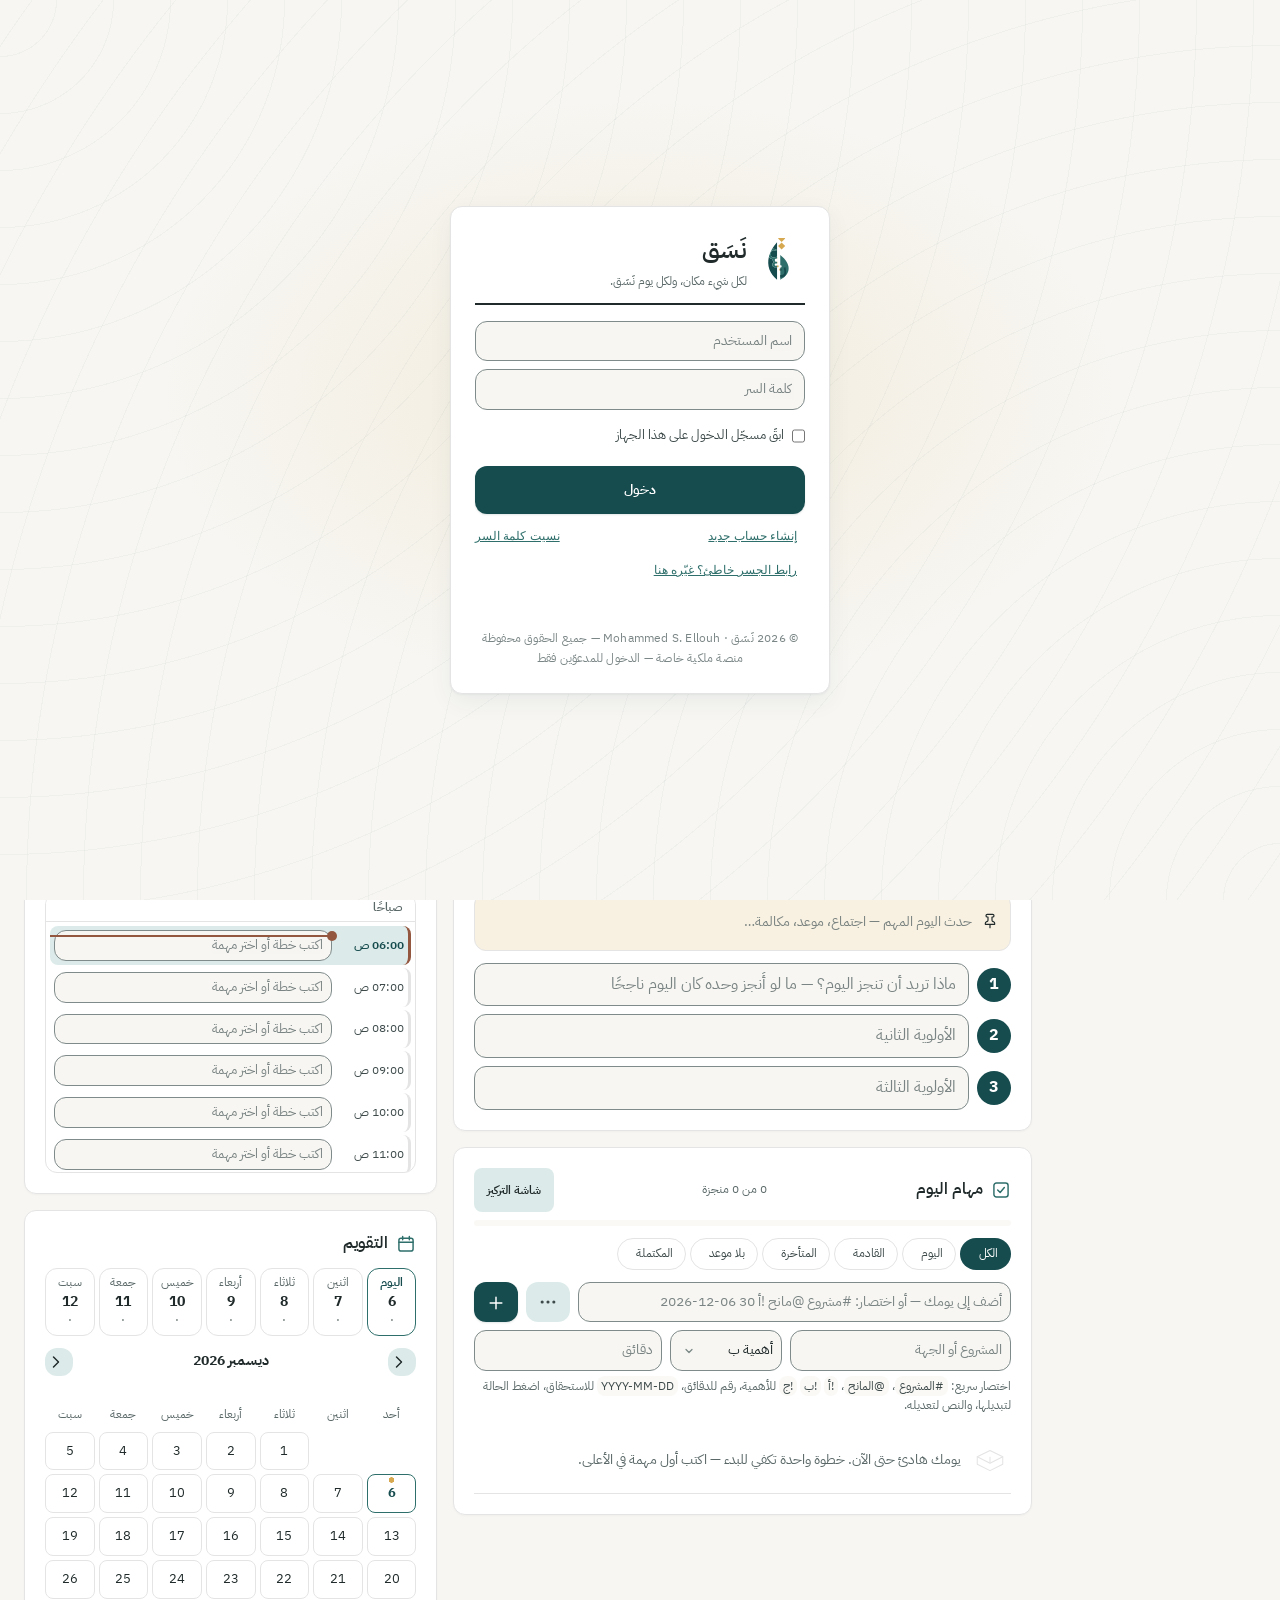
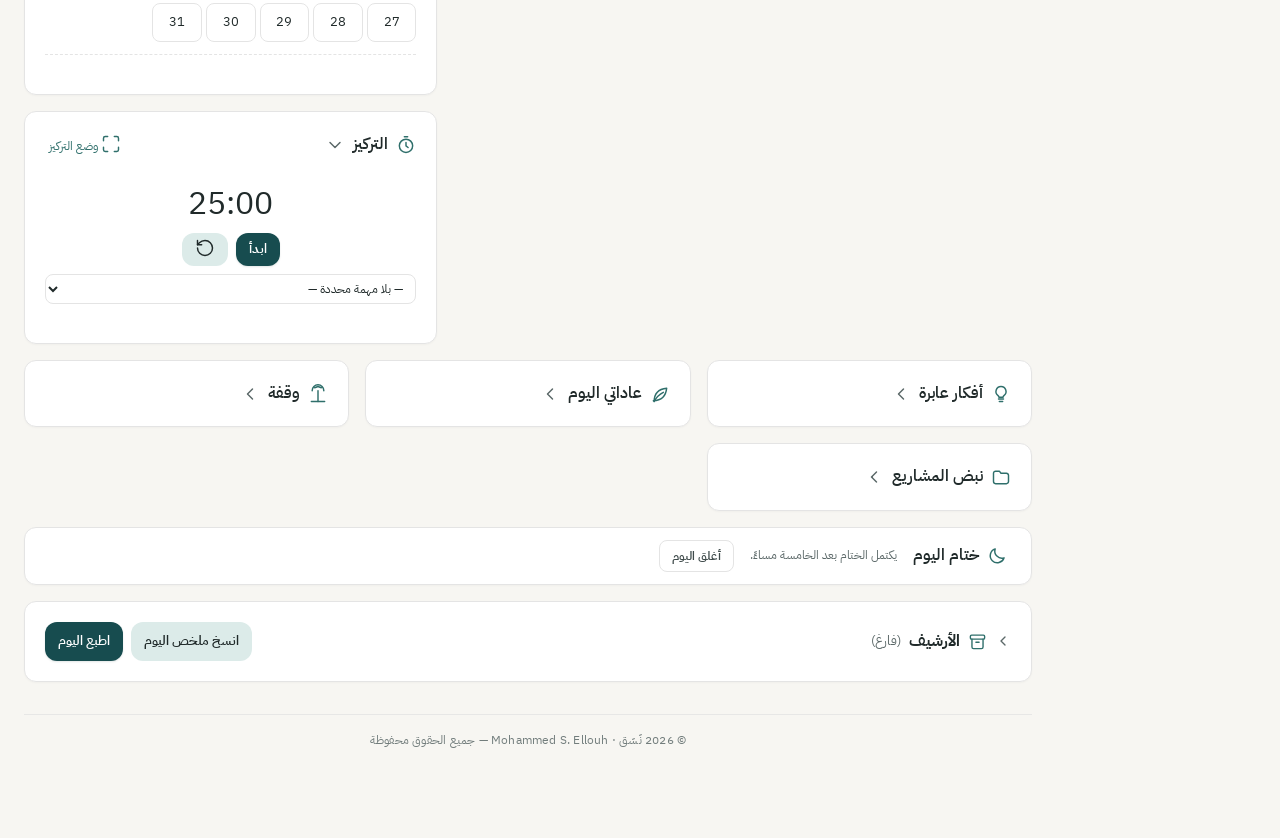
==== index.html @ 9fc4ca8f "دمج d1-ui-fixes-2026-10-20: إصلاحات واجهة اليوم والمهام (D1) Co-Authored-By: Claude Sonnet 5.5 <nore" ====
<!DOCTYPE html>
<!-- نَسَق (NASAQ) — Copyright (c) 2026 Mohammed S. Ellouh. All rights reserved.
   ملكية خاصة: يُمنع النسخ أو التعديل أو إعادة النشر أو التقليد دون إذن كتابي. انظر ملف LICENSE. -->
<html lang="ar" dir="rtl">
<head>
<meta charset="utf-8">
<meta name="viewport" content="width=device-width, initial-scale=1, viewport-fit=cover">
<meta name="author" content="Mohammed S. Ellouh">
<meta name="copyright" content="© 2026 Mohammed S. Ellouh — جميع الحقوق محفوظة">
<title>نَسَق — لوح يومك</title>
<!-- تثبيت اللوح كتطبيق (الهاتف والحاسوب) -->
<link rel="manifest" href="manifest.webmanifest">
<meta name="theme-color" content="#F7F6F2">
<script src="nasaq-core.js?v=20261001a"></script>
<script src="nasaq-art.js?v=20261007b"></script>
<script src="nasaq-icons.js?v=20261002a"></script>
<link rel="icon" type="image/png" sizes="32x32" href="icons/favicon-32.png">
<link rel="apple-touch-icon" href="icons/apple-touch-icon.png">
<meta name="mobile-web-app-capable" content="yes">
<meta name="apple-mobile-web-app-capable" content="yes">
<meta name="apple-mobile-web-app-title" content="نَسَق">
<meta name="apple-mobile-web-app-status-bar-style" content="default">
<link rel="preconnect" href="https://fonts.googleapis.com">
<link rel="preconnect" href="https://fonts.gstatic.com" crossorigin>
<!-- الخطوط: nasaq-core.js (NasaqTheme) يحمّل خطوط الطابع النشط وحده -->
<style>
@layer tokens, base, layouts, components, theme, utilities;
@layer base{
/* ---------- طابع «نَسَق» — من مواصفة الهوية: أبيض دافئ، أخضر مزرق داكن، حدود رفيعة،
   ظلال شبه معدومة، زوايا ناعمة، وكثافة بصرية منخفضة. تباين كل الألوان ≥ 4.5 (WCAG AA). */


/* الخط نفسه للعناوين والنص في «نَسَق»، فيُعوَّض الفرق بالوزن لا بعائلة خط أخرى */



/* ---------- عناصر التحكم في «نَسَق» ----------
   حقول بتعبئة ناعمة بدل الإطار، وتوهّج عند التركيز، وأزرار أساسية بلون الهوية،
   وثانوية بتعبئة خفيفة، وتبويبات كبسولية، ومربع إنجاز دائري.
   محصورة في هذا الطابع — الكلاسيكي يحتفظ بطابع الدفتر، والحيوي كما هو. */



/* العنوان الرئيسي بلون الهوية، كما في التصميم */


/* الحقول */




/* القوائم المنسدلة: سهم نحيف بدل سهم النظام (يسار الحقل لأن الاتجاه RTL) */


/* الأولويات وختام اليوم: صفوف ناعمة بدل خطوط الدفتر */




/* الأزرار الأساسية: لون الهوية بدل الأسود */




/* الأزرار الثانوية: تعبئة خفيفة بلا إطار */



/* زرّا "⋯" للتفاصيل معرّفان بـ id فيغلبان القاعدة العامة — نعطيهما الهيئة الثانوية صراحةً */




/* التنقّل الجانبي: العنصر النشط بلون الهوية كما في التصميم */



/* زر إغلاق اليوم بلون الهوية الثابت في الوضعين، كي يبقى الشعار الفاتح عليه واضحًا */



/* حالة المهمة ومفتاح الطابع */




/* مربع الإنجاز: دائري كتطبيقات المهام الحديثة */



*{box-sizing:border-box}
input,textarea,select{min-width:0}
html,body{margin:0;padding:0}
body{
  background-color:var(--board);
  /* شبكة نقاط خفيفة جدًا — تكسر جمود اللون الصلب دون أن تشوّش القراءة */
  background-image:radial-gradient(circle at 1px 1px, var(--pattern) 1px, transparent 0);
  background-size:22px 22px;
  background-attachment:fixed;
  color:var(--ink);
  font-family:var(--font-body);
  font-size:var(--fs-base);line-height:var(--lh-body,1.6);-webkit-font-smoothing:antialiased;
  padding:var(--sp-5) var(--sp-4) var(--sp-8);
  transition:background-color calc(var(--dur-2) * var(--motion-scale,1)) var(--ease-out),color calc(var(--dur-2) * var(--motion-scale,1)) var(--ease-out);
}
.sheet{
  max-width:1080px;margin:0 auto;background:var(--paper);
  border:1px solid var(--rule);border-radius:var(--r-lg);
  display:grid;grid-template-columns:264px 1fr;
  transition:background-color calc(var(--dur-2) * var(--motion-scale,1)) var(--ease-out),border-color calc(var(--dur-2) * var(--motion-scale,1)) var(--ease-out);
}
.rail{
  min-width:0;
  border-inline-start:1px solid var(--rule);
  background:linear-gradient(180deg,color-mix(in srgb, var(--board) 55%, var(--paper)),var(--paper) 220px);
  padding:var(--sp-5) var(--sp-4);border-radius:var(--r-lg);border-top-left-radius:0;border-bottom-left-radius:0;
}
.main{min-width:0;padding:var(--sp-5) var(--sp-5)}

.masthead{display:flex;align-items:center;gap:var(--sp-4);border-bottom:2px solid var(--ink);padding-bottom:var(--sp-3);margin-bottom:var(--sp-5)}
.mast-ic{width:46px;height:46px;color:var(--focus);flex:none}
h1{font-family:var(--font-head);font-size:var(--fs-display);font-weight:700;margin:0;letter-spacing:.5px;line-height:1.1}
.tag{color:var(--muted);font-size:var(--fs-sm);margin-top:var(--sp-1)}

.pri{display:grid;gap:var(--sp-2);margin-bottom:var(--sp-5)}
.pri-row{display:grid;grid-template-columns:34px 1fr;gap:var(--sp-2)}
.rank{font-family:var(--font-head);font-size:var(--fs-xl);font-weight:700;background:var(--board);border-radius:var(--r-md);display:flex;align-items:center;justify-content:center}
.pri-row:first-child .rank{background:var(--ink);color:var(--paper)}
/* شعار نَسَق — ألوان النسخة الملوّنة من ملفات الهوية؛ في الداكن تُستخدم درجات الهوية الفاتحة */
.brand-mark{width:46px;height:46px;flex:none}
/* أولويات «نَسَق»: دوائر بلون الهوية كما في التصميم */

.field{border:0;border-bottom:1px solid var(--rule);background:transparent;font:inherit;color:inherit;padding:var(--sp-2) var(--sp-1);width:100%}
.field::placeholder{color:var(--text-3)}
.field:focus{outline:2px solid transparent;border-bottom-color:var(--focus);box-shadow:0 1px 0 var(--focus)}
.pri-row .field{font-size:var(--fs-md)}

.head{display:flex;align-items:baseline;justify-content:space-between;gap:var(--sp-3);border-bottom:1px solid var(--ink);padding-bottom:var(--sp-1);margin:0 0 var(--sp-3)}
.head h2{font-family:var(--font-head);font-size:var(--fs-xl);font-weight:700;margin:0}
.head .note{color:var(--muted);font-size:var(--fs-sm)}

.add{display:grid;grid-template-columns:1fr 150px 96px 84px 44px 44px;gap:var(--sp-2);margin-bottom:var(--sp-2)}
.add input,.add select{border:1px solid var(--rule);border-radius:var(--r-md);background:var(--surface);font:inherit;font-size:var(--fs-base);padding:var(--sp-2) var(--sp-2);color:inherit;min-width:0}
.add input:focus,.add select:focus{outline:2px solid var(--focus);outline-offset:1px;border-color:transparent}
.add button{border:0;border-radius:var(--r-md);background:var(--ink);color:var(--paper);font:inherit;font-size:var(--fs-lg);line-height:1;cursor:pointer}
.add button:hover{background:var(--ink-2)}
#addDetailsBtn{background:var(--surface);color:var(--ink-2);border:1px solid var(--rule);font-size:var(--fs-md)}
#addDetailsBtn:hover{border-color:var(--ink-2);background:var(--surface)}
#addDetailsBtn[aria-expanded="true"]{color:var(--focus);border-color:var(--focus)}

.add-details{display:grid;grid-template-columns:150px 1fr 2fr;gap:var(--sp-2);margin-bottom:var(--sp-2)}
.add-details[hidden]{display:none}
.add-details input,.add-details textarea{border:1px solid var(--rule);border-radius:var(--r-md);background:var(--surface);font:inherit;font-size:var(--fs-sm);padding:var(--sp-2) var(--sp-2);color:inherit;width:100%}
.add-details textarea{resize:vertical;min-height:36px}
.hint{color:var(--muted);font-size:var(--fs-xs);margin:-2px 0 var(--sp-3)}
.hint :is(code,.hint-ex){background:var(--stripe);padding:1px var(--sp-1);border-radius:var(--r-md);font-family:inherit;color:var(--ink-2);unicode-bidi:isolate;white-space:nowrap}
/* أمثلة الاختصارات العربية معزولة باتجاه RTL فتُعرض كما تُكتب في الخانة (الرمز أولًا من اليمين)، والتاريخ LTR (D1) */

ol.tasks{list-style:none;margin:0;padding:0}
ol.tasks li.task{border-bottom:1px solid var(--rule)}   /* البنية في nasaq-ui.css (صف المهمة) */
ol.tasks li.task:nth-child(4n+1){background:var(--stripe)}
.check{width:19px;height:19px;border:1.5px solid var(--ink-2);border-radius:var(--r-md);background:var(--surface);cursor:pointer;padding:0;display:block}
.check:hover{border-color:var(--done)}
.check[aria-checked="true"]{background:var(--done);border-color:var(--done);position:relative}
.check[aria-checked="true"]::after{content:"";position:absolute;inset:2px 4px 4px 4px;border-right:2px solid var(--paper);border-bottom:2px solid var(--paper);transform:rotate(45deg) translate(-1px,-1px)}
.t-text{font-size:var(--fs-md)}
.editable{cursor:text;border-radius:var(--r-md);padding:2px var(--sp-1);margin:-2px calc(-1 * var(--sp-1))}
.editable:hover{background:var(--stripe)}
.edit-input{font:inherit;font-size:inherit;border:1px solid var(--focus);border-radius:var(--r-md);padding:3px var(--sp-1);background:var(--surface);color:inherit;width:100%}
li.done .t-text{color:var(--muted);text-decoration:line-through;text-decoration-thickness:1px}
.proj{color:var(--muted);font-size:var(--fs-sm);white-space:nowrap}
.imp{font-size:var(--fs-sm);font-weight:600;width:24px;height:24px;border-radius:50%;display:grid;place-items:center;background:var(--board);color:var(--ink-2)}
.imp.a{background:var(--imp-a-bg,var(--urgent));color:#fff}
.imp.b{background:var(--imp-b-bg);color:var(--ink)}
.mins{color:var(--muted);font-size:var(--fs-sm);white-space:nowrap;min-width:52px;text-align:left}
.age{font-size:var(--fs-xs);color:var(--hold);white-space:nowrap}
.age.late{color:var(--urgent);font-weight:600}
.state{border:1px solid var(--rule);background:var(--surface);border-radius:var(--r-pill);font:inherit;font-size:var(--fs-xs);padding:2px var(--sp-2);cursor:pointer;color:var(--muted);white-space:nowrap}
.state.on-go{border-color:var(--hold);color:var(--hold-ink);background:var(--hold-bg)}
.state.on-wait{border-color:var(--focus);color:var(--focus-ink);background:var(--focus-bg)}
.actual{width:74px;border:1px solid var(--rule);border-radius:var(--r-md);font:inherit;font-size:var(--fs-xs);padding:2px var(--sp-1);background:var(--surface);color:inherit}
.exp{border:0;background:transparent;color:var(--muted);font-size:var(--fs-xs);cursor:pointer;padding:0;width:20px;line-height:1}
.exp:hover{color:var(--ink)}
.pin{border:0;background:transparent;color:var(--ink-2);cursor:pointer;padding:0;width:20px;line-height:1;opacity:.5;display:flex;align-items:center;justify-content:center}
.pin:hover{opacity:1}
.pin.active{color:var(--hold);opacity:1}
.kill{border:0;background:transparent;color:var(--text-3);font-size:var(--fs-md);cursor:pointer;padding:0;line-height:1}
.kill:hover{color:var(--urgent)}
.empty{color:var(--muted);padding:var(--sp-4) var(--sp-1);border-bottom:1px solid var(--rule);display:flex;align-items:center;gap:var(--sp-3)}
.empty-ic{width:34px;height:34px;color:var(--rule);flex:none}

li.details{list-style:none;display:grid;grid-template-columns:150px 1fr 2fr;gap:var(--sp-2);padding:var(--sp-2) var(--sp-2) var(--sp-3);border-bottom:1px solid var(--rule);background:var(--stripe)}
li.details input,li.details textarea{border:1px solid var(--rule);border-radius:var(--r-md);background:var(--surface);font:inherit;font-size:var(--fs-sm);padding:var(--sp-1) var(--sp-2);color:inherit;width:100%}
li.details textarea{resize:vertical;min-height:34px}

.date{font-family:var(--font-head);font-size:var(--fs-xl);line-height:1.25;margin-bottom:2px}
.weekday{color:var(--muted);font-size:var(--fs-base);margin-bottom:var(--sp-4)}
.meter{display:flex;gap:var(--sp-3);align-items:flex-end;margin-bottom:var(--sp-2)}
.bar{width:26px;height:118px;background:var(--stripe);border-radius:var(--r-md);position:relative;overflow:hidden}
.fill{position:absolute;inset-inline:0;bottom:0;height:0;background:var(--ink)}   /* بلا تحريك للارتفاع (المرحلة 9) */
.count{font-family:var(--font-head);font-size:var(--fs-2xl);line-height:1}
.count small{font-family:inherit;font-size:var(--fs-base);color:var(--muted);display:block;margin-top:2px}
.load{color:var(--muted);font-size:var(--fs-sm);border-top:1px solid var(--rule);padding-top:var(--sp-2);margin-top:var(--sp-3)}
.load b{color:var(--ink);font-weight:600}
.rail h3{font-family:var(--font-head);font-size:var(--fs-md);margin:var(--sp-5) 0 var(--sp-2);border-bottom:1px solid var(--rule);padding-bottom:var(--sp-1)}
.mini{list-style:none;margin:0;padding:0}
.mini li{display:flex;gap:var(--sp-1);align-items:flex-start;font-size:var(--fs-sm);color:var(--ink-2);padding:var(--sp-1) 0;border-bottom:1px dotted var(--rule)}
.mini li span{flex:1}
.mini .kill{font-size:var(--fs-base)}
/* «بانتظار رد»: النص وعمره، وأفعال صغيرة تظهر عند المرور (ودائمًا على اللمس) */
.mini li.wait-item{align-items:center}
.wait-body{flex:1;min-width:0;display:flex;flex-direction:column;gap:1px}
.mini li .wait-body span{flex:none}
.wait-age{font-size:var(--fs-xs);color:var(--muted)}
.wait-item.stale .wait-age{color:var(--hold-ink);font-weight:600}
.wait-item.stale{border-inline-start:3px solid var(--hold);padding-inline-start:var(--sp-2);background:color-mix(in srgb,var(--hold-bg) 60%,transparent);border-radius:var(--r-md)}
.wait-acts{display:flex;align-items:center;gap:2px;flex:none;opacity:.35;transition:opacity calc(var(--dur-2) * var(--motion-scale,1)) var(--ease-out)}
.wait-item:hover .wait-acts,.wait-item:focus-within .wait-acts,.wait-item.stale .wait-acts{opacity:1}
@media (hover:none){ .wait-acts{opacity:1} }
.wait-acts button{border:0;background:none;cursor:pointer;font:inherit;font-size:var(--fs-sm);min-width:28px;min-height:28px;border-radius:var(--r-md);color:var(--ink-2)}
.wait-acts button:hover{background:var(--stripe)}
.wait-acts .wait-done{color:var(--done);font-weight:700}
.wait-badge{margin-inline-start:var(--sp-2);padding:1px var(--sp-2);border-radius:var(--r-pill);background:var(--hold-bg);color:var(--hold-ink);font-size:var(--fs-xs);font-weight:600;font-family:var(--font-body);vertical-align:1px}
.plan-tag.stale{background:var(--hold-bg);color:var(--hold-ink)}
.mini-row{display:flex;gap:var(--sp-1);margin-top:var(--sp-2);min-width:0}
.mini-add{flex:1;min-width:0;border:1px dashed var(--rule);border-radius:var(--r-md);background:transparent;font:inherit;font-size:var(--fs-sm);padding:var(--sp-2) var(--sp-2);color:inherit}
.mini-add:focus{outline:2px solid transparent;border-style:solid;border-color:var(--focus)}
.mini-row button{border:1px solid var(--rule);background:var(--surface);color:var(--ink);border-radius:var(--r-md);font:inherit;font-size:var(--fs-base);width:32px;flex:none;cursor:pointer}
.mini-row button:hover{border-color:var(--ink-2)}

.review{margin-top:var(--sp-5)}
.review .q{display:grid;grid-template-columns:190px 1fr;gap:var(--sp-2);align-items:center;padding:var(--sp-2) 0;border-bottom:1px solid var(--rule)}
.review label{font-size:var(--fs-base);color:var(--ink-2)}

/* ---------- archive ---------- */
.archive{margin-top:var(--sp-6);border-top:2px solid var(--ink);padding-top:var(--sp-3)}
.archive summary{font-family:var(--font-head);font-size:var(--fs-xl);font-weight:700;cursor:pointer;list-style:none;display:flex;align-items:baseline;gap:var(--sp-2)}
.archive summary::-webkit-details-marker{display:none}
.archive summary::before{content:"";width:16px;height:16px;background:currentColor;-webkit-mask:var(--mask-chevron) center/contain no-repeat;mask:var(--mask-chevron) center/contain no-repeat;font-family:inherit;font-size:var(--fs-base);color:var(--muted);transition:transform calc(var(--dur-2) * var(--motion-scale,1)) var(--ease-out)}
.archive[open] summary::before{transform:rotate(-90deg)}
.archive summary b{font-family:var(--font-body);font-size:var(--fs-sm);font-weight:400;color:var(--muted)}
.arc-tools{display:flex;gap:var(--sp-2);flex-wrap:wrap;margin:var(--sp-3) 0 var(--sp-2)}
.arc-tools input[type=search]{flex:1;min-width:170px;border:1px solid var(--rule);border-radius:var(--r-md);background:var(--surface);font:inherit;font-size:var(--fs-base);padding:var(--sp-2) var(--sp-2);color:inherit}
.arc-tools button{font:inherit;font-size:var(--fs-sm);padding:var(--sp-2) var(--sp-3);border-radius:var(--r-md);cursor:pointer;border:1px solid var(--rule);background:var(--surface);color:var(--ink)}
.arc-tools button:hover{border-color:var(--ink-2)}
.arc-day{font-size:var(--fs-sm);color:var(--muted);margin:var(--sp-4) 0 var(--sp-1);border-bottom:1px dotted var(--rule);padding-bottom:3px}
table.arc{width:100%;border-collapse:collapse;font-size:var(--fs-sm)}
table.arc th{text-align:right;font-weight:600;color:var(--muted);font-size:var(--fs-xs);padding:var(--sp-1) var(--sp-1);border-bottom:1px solid var(--rule)}
table.arc td{padding:var(--sp-2) var(--sp-1);border-bottom:1px solid var(--rule);vertical-align:middle}
table.arc tr:nth-child(even) td{background:var(--stripe)}
.back{border:0;background:transparent;color:var(--focus);cursor:pointer;font:inherit;font-size:var(--fs-base);padding:0}
.stats{display:flex;gap:var(--sp-4);flex-wrap:wrap;font-size:var(--fs-sm);color:var(--muted);margin-top:var(--sp-3);border-top:1px solid var(--rule);padding-top:var(--sp-2)}
.stats b{color:var(--ink);font-weight:600}

/* ---------- sync ---------- */
.dot{width:8px;height:8px;border-radius:50%;background:var(--border-strong);flex:none}
.dot.ok{background:var(--done)}
.dot.busy{background:var(--hold)}
.dot.err{background:var(--urgent)}
#settingsBtn{font-size:var(--fs-base);border:1px solid var(--rule);border-radius:var(--r-pill);width:34px;height:32px;display:inline-flex;align-items:center;justify-content:center;background:var(--board);color:var(--ink);cursor:pointer;flex:none}
#settingsBtn:hover{border-color:var(--ink-2)}
/* زر أيقونة بنفس هيئة زر الإعدادات — أيقونة SVG ترث لون النص فتصلح لكل الطوابع */
.icon-btn{border:1px solid var(--rule);border-radius:var(--r-pill);width:34px;height:32px;display:inline-flex;align-items:center;justify-content:center;background:var(--board);color:var(--ink);cursor:pointer;flex:none;padding:0}
.icon-btn:hover{border-color:var(--ink-2)}
.icon-btn svg{width:16px;height:16px;display:block}
.pull{margin-top:var(--sp-4);border:1px solid var(--rule);border-radius:var(--r-md);padding:var(--sp-3);background:var(--stripe)}
.pull h4{font-family:var(--font-head);font-size:var(--fs-md);margin:0 0 var(--sp-2)}
.pull .row{display:grid;grid-template-columns:1fr 130px 130px 110px 84px;gap:var(--sp-2)}
.pull input,.pull select{border:1px solid var(--rule);border-radius:var(--r-md);background:var(--surface);font:inherit;font-size:var(--fs-sm);padding:var(--sp-2) var(--sp-2);color:inherit;min-width:0}
.pull button.go{border:0;border-radius:var(--r-md);background:var(--ink);color:var(--paper);font:inherit;font-size:var(--fs-sm);cursor:pointer}
.pull .res{margin-top:var(--sp-2)}
.pull .hint{color:var(--muted);font-size:var(--fs-xs);margin-top:var(--sp-2)}
@media (max-width:820px){.pull .row{grid-template-columns:1fr 1fr}.pull .row input:first-child{grid-column:1 / -1}}

/* ==================== هيكل التطبيق: شريط جانبي + محتوى ==================== */
body{padding:0}
.app{display:grid;grid-template-columns:224px minmax(0,1fr);min-height:100vh}
.sidenav{position:sticky;top:0;height:100vh;display:flex;flex-direction:column;gap:var(--sp-4);padding:var(--sp-5) var(--sp-3) var(--sp-4);background:var(--paper);border-inline-end:1px solid var(--rule);overflow-y:auto;z-index:20}
.sidenav-brand{display:flex;align-items:center;gap:var(--sp-2);padding:2px var(--sp-2) var(--sp-4);border-bottom:1px solid var(--rule);color:inherit;text-decoration:none;border-radius:var(--r-lg)}
.sidenav-brand:focus-visible{outline:2px solid var(--focus);outline-offset:3px}
.sidenav-brand .brand-mark{width:40px;height:40px}
.sidenav-brand-text{display:flex;flex-direction:column;line-height:1.1}
.brand-name{font-family:var(--font-head);font-size:var(--fs-xl);font-weight:700;color:var(--brand,var(--ink))}
.brand-latin{font-size:var(--fs-xs);letter-spacing:.35em;color:var(--muted);margin-top:var(--sp-1)}
.tabbar{display:flex;flex-direction:column;gap:var(--sp-1)}
.tab{display:flex;align-items:center;gap:var(--sp-3);width:100%;font:inherit;font-size:var(--fs-base);font-weight:600;text-align:start;padding:var(--sp-3) var(--sp-3);border:0;border-radius:var(--r-lg);cursor:pointer;background:transparent;color:var(--ink-2);transition:background-color calc(var(--dur-2) * var(--motion-scale,1)) var(--ease-out),color calc(var(--dur-2) * var(--motion-scale,1)) var(--ease-out)}
.tab .ic{width:20px;height:20px;flex:none}
.tab:hover{background:var(--stripe);color:var(--ink)}
.tab.active{background:var(--ink);color:var(--paper)}
.sidenav-foot{margin-top:auto;display:flex;flex-direction:column;gap:var(--sp-2)}
.sidenav .tabbar-sync{border-radius:var(--r-lg);padding:var(--sp-2) var(--sp-3);flex-wrap:wrap;row-gap:2px;line-height:1.45}
.sidenav .tabbar-sync #syncMsg{white-space:normal}
.sidenav-actions{display:flex;gap:var(--sp-2)}
.icon-btn .ic,#settingsBtn svg{width:17px;height:17px}
.content{min-width:0;padding:var(--sp-5) var(--sp-5) var(--sp-8)}
.page-copy{margin-top:var(--sp-6);padding-top:var(--sp-4);border-top:1px solid var(--rule)}

/* بطاقة الترحيب */
.greet-card{position:relative;display:flex;align-items:stretch;min-height:150px;margin:0 auto var(--gap);border:1px solid var(--rule);border-radius:var(--r-lg);background:var(--paper);overflow:hidden;box-shadow:var(--shadow-sm,0 1px 2px rgba(0,0,0,.04))}
.greet-text{flex:1;min-width:0;padding:var(--sp-5) var(--sp-6);display:flex;flex-direction:column;justify-content:center;gap:var(--sp-1)}
.greet-title{font-family:var(--font-head);font-size:var(--fs-2xl);font-weight:700;line-height:1.35;margin:0;color:var(--brand,var(--ink));text-wrap:balance}
.greet-tagline{margin:2px 0 0;font-size:var(--fs-md);color:var(--ink-2);font-weight:600}
.greet-date{margin-top:var(--sp-2);font-size:var(--fs-sm);color:var(--muted)}
/* التاريخ الهجري بجانب الميلادي، يفصلهما خط رفيع */
.greet-hijri[hidden],.greet-sep[hidden]{display:none}
/* كل تاريخ معزول (bdi) والفاصل « | » نص حقيقي بينهما، فلا يلتصق «2026» بـ«14 ربيع الآخر» */
.greet-date > bdi{unicode-bidi:isolate}
.greet-sep{white-space:pre;opacity:.55}
/* نقشة نَسَق: الشعار مكرّرًا بإزاحة متناوبة، بلون الهوية وشفافية 10% — بدل التدرّج.
   تُرسم كقناع (mask) فيأخذ لونها من المتغيّر، فتصلح لكل طابع وللوضع الداكن. */
.greet-card::before{content:"";position:absolute;inset:0;pointer-events:none;opacity:.1;background:var(--brand,var(--ink));
  -webkit-mask:url("data:image/svg+xml,%3Csvg xmlns='http://www.w3.org/2000/svg' width='96' height='96' viewBox='0 0 96 96'%3E%3Csvg x='8' y='6' width='28' height='31' viewBox='18 12 76 84'%3E%3Cpath d='M47 92 L47 22 C25 46 25 74 47 92 Z'/%3E%3Cpath d='M53 92 L53 46 C74 62 74 82 53 92 Z'/%3E%3Crect x='63' y='19' width='15' height='15' transform='rotate(45 70.5 26.5)'/%3E%3C/svg%3E%3Csvg x='56' y='54' width='28' height='31' viewBox='18 12 76 84'%3E%3Cpath d='M47 92 L47 22 C25 46 25 74 47 92 Z'/%3E%3Cpath d='M53 92 L53 46 C74 62 74 82 53 92 Z'/%3E%3Crect x='63' y='19' width='15' height='15' transform='rotate(45 70.5 26.5)'/%3E%3C/svg%3E%3C/svg%3E") 0 0/96px 96px repeat;
          mask:url("data:image/svg+xml,%3Csvg xmlns='http://www.w3.org/2000/svg' width='96' height='96' viewBox='0 0 96 96'%3E%3Csvg x='8' y='6' width='28' height='31' viewBox='18 12 76 84'%3E%3Cpath d='M47 92 L47 22 C25 46 25 74 47 92 Z'/%3E%3Cpath d='M53 92 L53 46 C74 62 74 82 53 92 Z'/%3E%3Crect x='63' y='19' width='15' height='15' transform='rotate(45 70.5 26.5)'/%3E%3C/svg%3E%3Csvg x='56' y='54' width='28' height='31' viewBox='18 12 76 84'%3E%3Cpath d='M47 92 L47 22 C25 46 25 74 47 92 Z'/%3E%3Cpath d='M53 92 L53 46 C74 62 74 82 53 92 Z'/%3E%3Crect x='63' y='19' width='15' height='15' transform='rotate(45 70.5 26.5)'/%3E%3C/svg%3E%3C/svg%3E") 0 0/96px 96px repeat}
.greet-text,.greet-media{z-index:1}
/* مساحة الصورة: 72% من عرض البطاقة (ضعف السابق) وارتفاع أكبر، بلا تدرّج يحجبها */
.greet-media{position:relative;width:72%;max-width:900px;flex:none;display:flex;align-items:flex-end;justify-content:flex-end;padding:var(--sp-3)}
.greet-card:not(.has-photo) .greet-media{width:auto}
.greet-card.has-photo{min-height:280px}
/* الصور تتناسق مع الطابع: ستارة من لون الهوية بمزج ناعم فوق الصورة وحدها،
   فتتغيّر مع كل طابع ومع الوضع الداكن بلا تعديل على الصورة نفسها. */
.greet-card.has-photo .greet-media::after{content:"";position:absolute;inset:0;pointer-events:none;z-index:1;
  mix-blend-mode:soft-light;opacity:.55;
  background:linear-gradient(200deg,color-mix(in srgb,var(--accent,var(--primary)) 85%,transparent),color-mix(in srgb,var(--brand,var(--ink)) 45%,transparent))}
:root[data-theme="dark"] .greet-card.has-photo .greet-media::after{opacity:.42}
@media (prefers-color-scheme:dark){:root:not([data-theme="light"]) .greet-card.has-photo .greet-media::after{opacity:.42}}

/* مشهد نَسَق: يُرسم بألوان الطابع، ويحل محل الصورة حين لا توجد صورة تناسب السياق */
.hero-scene{position:absolute;inset:0;z-index:0}
.hero-scene[hidden]{display:none}
.hero-scene svg{width:100%;height:100%;display:block}
/* وقفة */
.c-waqfa[hidden]{display:none}
.waqfa-tools{display:flex;gap:var(--sp-2)}
.waqfa-body{display:flex;flex-direction:column;gap:var(--sp-2)}
.waqfa-type{align-self:flex-start;font-size:var(--fs-xs);font-weight:600;padding:2px var(--sp-2);border-radius:var(--r-md);background:var(--focus-bg);color:var(--focus-ink)}
.waqfa-text{font-family:Amiri,"Traditional Arabic",serif;font-size:var(--fs-lg);line-height:1.95;color:var(--ink);margin:0}
.waqfa-text.ayah{font-family:"Amiri Quran",Amiri,serif;font-size:var(--fs-lg);line-height:2.2}
.waqfa-src{font-size:var(--fs-xs);color:var(--muted)}
.waqfa-lesson{font-size:var(--fs-base);color:var(--ink-2);line-height:1.7;border-top:1px dashed var(--rule);padding-top:var(--sp-2)}
.waqfa-lesson b{color:var(--done);font-weight:600;margin-inline-end:var(--sp-1)}
.waqfa-pending{font-size:var(--fs-sm);color:var(--ink-2);line-height:1.7}
.rev-list{display:flex;flex-direction:column;gap:var(--sp-2);max-height:52vh;overflow-y:auto;margin-top:var(--sp-2)}
.rev-item{border:1px solid var(--rule);border-radius:var(--r-lg);padding:var(--sp-3) var(--sp-3);display:flex;flex-direction:column;gap:var(--sp-1)}
.rev-item.approved{border-color:var(--done);background:var(--focus-bg)}
.rev-item .rev-acts{display:flex;gap:var(--sp-2);margin-top:2px}
.rev-item .rev-acts button{font:inherit;font-size:var(--fs-xs);padding:var(--sp-1) var(--sp-3);min-height:32px;border-radius:var(--r-pill);border:1px solid var(--rule);background:var(--surface);color:var(--ink-2);cursor:pointer}
.rev-item .rev-acts button.ok{border-color:var(--done);color:var(--done)}
.rev-item .rev-acts button.on{background:var(--done);color:var(--paper);border-color:var(--done)}
.photo-mgr{display:flex;flex-direction:column;gap:var(--sp-3);max-height:56vh;overflow-y:auto;margin-top:var(--sp-2)}
.pm-row{display:grid;grid-template-columns:96px minmax(0,1fr) 28px;gap:var(--sp-3);align-items:start;padding-bottom:var(--sp-3);border-bottom:1px solid var(--rule)}
.pm-row:last-child{border-bottom:0}
.pm-row img{width:96px;height:64px;object-fit:cover;border-radius:var(--r-md);border:1px solid var(--rule)}
.pm-row .tag-pick{margin-top:0}
.pm-row .kill{align-self:center}
@media (max-width:520px){ .pm-row{grid-template-columns:72px minmax(0,1fr) 24px} .pm-row img{width:72px;height:52px} }
.tag-pick{display:flex;flex-wrap:wrap;gap:var(--sp-2);margin-top:var(--sp-2)}
.tag-opt{font:inherit;font-size:var(--fs-sm);padding:var(--sp-2) var(--sp-3);min-height:36px;border-radius:var(--r-pill);border:1px solid var(--rule);background:var(--surface);color:var(--ink-2);cursor:pointer}
.tag-opt:hover{border-color:var(--ink-2)}
.tag-opt.on{background:var(--focus-bg);border-color:var(--focus);color:var(--focus-ink);font-weight:600}
.greet-media img{position:absolute;inset:0;width:100%;height:100%;object-fit:cover;border-start-end-radius:0;border-end-end-radius:0;transition:opacity .6s ease}
.greet-media img.swapping{opacity:0;transition-duration:.15s}
.greet-media .hero-empty{position:static;inset:auto;border:1px dashed var(--rule);border-radius:var(--r-pill);background:transparent;padding:var(--sp-1) var(--sp-3);font:inherit;font-size:var(--fs-xs)}
.greet-card.has-photo .hero-tools{display:flex}

/* لوحة اليوم بثلاث طبقات (المرحلة 7): «الآن» بعرض الصفحة، ثم المهام (7 أعمدة) مع الجدول والتقويم والتركيز (5 أعمدة)،
   ثم الطبقة الثالثة مطويّة (العنوان والعدد). على الجوال: عمود واحد بترتيب الأهمية. */
:root{--gap:16px;--pad:20px}
.dash{display:flex;flex-direction:column;gap:var(--gap)}
.layer2{display:grid;grid-template-columns:minmax(0,7fr) minmax(0,5fr);gap:var(--gap);align-items:start}
.l2-main,.l2-side{display:flex;flex-direction:column;gap:var(--gap);min-width:0}
.layer3{display:grid;grid-template-columns:repeat(auto-fill,minmax(280px,1fr));gap:var(--gap);align-items:start}
.user-hidden{display:none !important}
.card{background:var(--paper);border:1px solid var(--rule);border-radius:var(--r-lg);padding:var(--pad);min-width:0;box-shadow:0 1px 2px rgba(0,0,0,.03)}
/* البطاقات تملأ ارتفاع صفّها بمحتوى مفيد بدل فراغ في الأسفل */
.c-ideas,.c-sched,.c-focus,.c-pri{display:flex;flex-direction:column}
/* الجدول الزمني يملأ ارتفاع صفّه (أساس 0 مع حدّ أدنى، فلا يفرض هو طول الصف) */
.c-sched .tl-wrap{flex:1 1 0;min-height:280px;max-height:none}
/* الأولويات تتوزّع على ارتفاع البطاقة */
.c-pri .pri{flex:1;align-content:space-evenly}
.c-ideas .braindump{flex:1 1 auto;min-height:110px}
.c-focus .pomodoro{flex:1;display:flex;flex-direction:column;justify-content:center}
/* على الشاشات العريضة جدًا: حدّ أقصى للعرض كي لا تتمدد البطاقات بلا فائدة */
.content > *{max-width:1560px;margin-inline:auto}
.proj-mini{display:grid;gap:var(--sp-3)}
.pulse-kpis{display:grid;grid-template-columns:repeat(3,minmax(0,1fr));gap:var(--sp-2)}
.pulse-kpi{border:1px solid var(--rule);border-radius:var(--r-lg);padding:var(--sp-2) var(--sp-3);display:grid;gap:2px;background:var(--paper)}
.pulse-kpi b{font:800 var(--fs-xl)/1.1 var(--font-head);font-variant-numeric:tabular-nums}
.pulse-kpi span{font-size:var(--fs-xs);color:var(--muted)}
.pulse-kpi.bad b{color:var(--urgent)} .pulse-kpi.warn b{color:var(--hold)} .pulse-kpi.ok b{color:var(--done)}
.pulse-rows{display:grid;grid-template-columns:repeat(auto-fit,minmax(260px,1fr));gap:var(--sp-2)}
.pulse-row{display:grid;grid-template-columns:auto 1fr;gap:var(--sp-3);align-items:start;text-align:start;border:1px solid var(--rule);border-inline-start:3px solid var(--urgent);border-radius:var(--r-lg);background:var(--paper);padding:var(--sp-2) var(--sp-3);color:var(--ink);
  transition:background-color calc(var(--dur-2) * var(--motion-scale,1)) var(--ease-out),border-color calc(var(--dur-2) * var(--motion-scale,1)) var(--ease-out)}
.pulse-row:hover{background:var(--stripe)}
.pr-code{font:700 var(--fs-xs)/1 var(--font-head);color:var(--focus);letter-spacing:.3px}
.pr-t{min-width:0;display:grid}
.pr-t b{font-weight:600;font-size:var(--fs-base);line-height:1.5;display:-webkit-box;-webkit-line-clamp:2;-webkit-box-orient:vertical;overflow:hidden}
.pr-t small{font-size:var(--fs-xs);color:var(--urgent)}
.card-head{display:flex;align-items:center;justify-content:space-between;gap:var(--sp-2);flex-wrap:wrap;margin:0 0 var(--sp-3)}
.card-head h2{display:flex;align-items:center;gap:var(--sp-2);font-family:var(--font-head);font-size:var(--fs-card-head,var(--fs-md));font-weight:700;margin:0;color:var(--ink)}
.card-head .ic{width:19px;height:19px;color:var(--focus);flex:none}
.card-link{border:0;background:none;color:var(--focus);font:inherit;font-size:var(--fs-xs);cursor:pointer;padding:2px var(--sp-1)}
.card-link:hover{text-decoration:underline}
.card .sub{font-family:var(--font-head);font-size:var(--fs-base);font-weight:700;margin:var(--sp-4) 0 var(--sp-2);color:var(--ink-2)}
.card .pri{margin-bottom:0}
.card .pinned{margin-bottom:var(--sp-3)}
.card.review{margin-top:0}
.c-review .q{grid-template-columns:1fr;gap:var(--sp-1);border-bottom:0;padding:var(--sp-1) 0}
.card.archive{margin-top:0;border-top:1px solid var(--rule);grid-column:1 / -1}
.card.archive summary{font-size:var(--fs-md);align-items:center;gap:var(--sp-2)}
.card.archive summary .ic{width:19px;height:19px;color:var(--focus)}
.c-ideas .braindump{height:110px}
.c-tasks .meter{display:block;font-size:var(--fs-xs);color:var(--muted);margin:0}
.c-tasks .meter b{color:var(--ink);font-weight:600}
.progress{height:6px;background:var(--stripe);border-radius:var(--r-pill);overflow:hidden;margin:calc(-1 * var(--sp-1)) 0 var(--sp-3)}
.progress .fill{position:static;height:100%;width:0;border-radius:var(--r-pill);background:var(--progress-fill,var(--done))}
.task-filters{display:flex;gap:var(--sp-1);flex-wrap:wrap;margin:0 0 var(--sp-3)}
.task-filters button{font:inherit;font-size:var(--fs-xs);padding:var(--sp-1) var(--sp-3);border-radius:var(--r-pill);border:1px solid var(--rule);background:transparent;color:var(--ink-2);cursor:pointer}
.task-filters button b{font-weight:600;color:var(--muted);margin-inline-start:2px}
.task-filters button.active{background:var(--ink);border-color:var(--ink);color:var(--paper)}
.task-filters button.active b{color:inherit;opacity:.8}
.day-summary{display:grid;grid-template-columns:repeat(4,1fr);gap:var(--sp-2);margin:0 0 var(--sp-3)}
.sum-item{background:var(--stripe);border-radius:var(--r-lg);padding:var(--sp-2) var(--sp-1);text-align:center;display:flex;flex-direction:column;gap:2px}
.sum-item b{font-family:var(--font-head);font-size:var(--fs-lg);font-weight:700;color:var(--ink);line-height:1.2}
.sum-item span{font-size:var(--fs-xs);color:var(--muted)}
/* ختام اليوم: شريحة عريضة — ملخص | أسئلة | زر الإغلاق */
.closing-band{grid-column:1 / -1;display:grid;grid-template-columns:minmax(0,1.1fr) minmax(0,1.4fr) auto;gap:var(--sp-5) var(--sp-5);align-items:center;padding:var(--sp-5) var(--sp-5)}
.closing-band .card-head{margin-bottom:var(--sp-1)}
.closing-sub{margin:0 0 var(--sp-3);color:var(--muted);font-size:var(--fs-sm)}
.closing-band .day-summary{margin:0}
.closing-qs{display:flex;flex-direction:column;gap:var(--sp-1);min-width:0}
.closing-band .q{display:grid;grid-template-columns:170px minmax(0,1fr);gap:var(--sp-2);align-items:center;border-bottom:0;padding:0}
/* حقول الختام ظاهرة في كل الطوابع (نَسَق يعرّف حقوله بقاعدة أعلى أولوية) */
.closing-band .field{background:var(--surface);border:1px solid var(--muted);border-radius:var(--r-lg);padding:var(--sp-2) var(--sp-3)}
/* زر الإغلاق: كبير، بلون الهوية، ومعه شعار نَسَق */
.close-day{display:flex;align-items:center;gap:var(--sp-3);min-width:230px;min-height:92px;padding:var(--sp-4) var(--sp-5);border:0;border-radius:var(--r-xl);
  font:inherit;text-align:start;cursor:pointer;color:var(--close-ink,var(--on-primary));background:var(--close-bg,var(--primary));
  box-shadow:var(--close-shadow,0 10px 26px rgba(0,0,0,.14));transition:transform calc(var(--dur-2) * var(--motion-scale,1)) var(--ease-out), box-shadow calc(var(--dur-2) * var(--motion-scale,1)) var(--ease-out)}
.close-day:hover{transform:translateY(-2px);box-shadow:0 14px 32px rgba(0,0,0,.18)}
.close-day:active{transform:translateY(0) scale(.98)}
.close-mark{width:46px;height:52px;flex:none}

.close-day-text{display:flex;flex-direction:column;gap:2px;line-height:1.25}
.close-day-text b{font-family:var(--font-head);font-size:var(--fs-lg);font-weight:700}
.close-day-text small{font-size:var(--fs-xs);opacity:.85}
.habits-mini{display:grid;grid-template-columns:repeat(auto-fill,minmax(130px,1fr));gap:var(--sp-2)}
.habit{display:flex;align-items:center;gap:var(--sp-2);font:inherit;font-size:var(--fs-sm);text-align:start;padding:var(--sp-2) var(--sp-3);border-radius:var(--r-lg);border:1px solid var(--rule);background:transparent;color:var(--ink);cursor:pointer;min-width:0}
.habit span:last-child{overflow:hidden;text-overflow:ellipsis;white-space:nowrap}
.habit-dot{width:14px;height:14px;border-radius:50%;border:1.5px solid var(--muted);flex:none}
.habit.done{background:var(--stripe);color:var(--muted)}
.habit.done .habit-dot{background:var(--done);border-color:var(--done)}
.water-mini{cursor:default;color:var(--ink-2)}
.empty-sm{grid-column:1 / -1;color:var(--muted);font-size:var(--fs-xs);padding:var(--sp-1) 0}
.proj-mini{display:flex;flex-direction:column;gap:var(--sp-3)}
.proj-top{display:flex;justify-content:space-between;align-items:baseline;gap:var(--sp-2)}
.proj-name{font-size:var(--fs-base);font-weight:600;min-width:0;overflow:hidden;text-overflow:ellipsis;white-space:nowrap}
.proj-pct{font-size:var(--fs-xs);color:var(--muted);flex:none}
.proj-bar{height:6px;background:var(--stripe);border-radius:var(--r-pill);overflow:hidden;margin:var(--sp-1) 0 var(--sp-1)}
.proj-bar i{display:block;height:100%;background:var(--progress-fill,var(--accent,var(--focus)));border-radius:var(--r-pill)}
.proj-meta{font-size:var(--fs-xs);color:var(--muted)}

/* بطاقة المهام ضيقة في العمود: سطر المهمة على ثلاثة أسطر حسب عرض البطاقة لا الشاشة */
.c-tasks{container-type:inline-size}
@container (max-width:640px){
  /* سطران متوازنان (D1): النص وزرا «⋯» و«＋» في الأول، والمشروع والأهمية والمدة في الثاني */
  .add{grid-template-columns:minmax(0,1fr) 112px 84px 44px 44px}
  .add #tText{grid-column:1 / 4;grid-row:1}
  .add #addDetailsBtn{grid-column:4;grid-row:1}
  .add #addBtn{grid-column:5;grid-row:1}
  .add #tProj{grid-column:1;grid-row:2}
  .add #tImp{grid-column:2;grid-row:2}
  .add #tMins{grid-column:3 / 6;grid-row:2}
  .add-details{grid-template-columns:1fr}
}

/* ---------- ألوان المشاريع: خط جانبي في سطر المهمة، ونقطة قبل اسم المشروع ---------- */
/* لون المشروع يظهر نقطةً قبل اسمه في سطر المهمة فقط؛ أُزيل الشريط الجانبي الملوّن لأنه بلا تفسير ويشبه علامة تحذير (D1) */
li.task.has-proj .proj::before,.dot-pc::before{content:"";display:inline-block;width:8px;height:8px;border-radius:50%;background:var(--pc);margin-inline-end:var(--sp-1);vertical-align:middle}
/* تخطيط الصباح */
.plan-day{align-self:flex-start;margin-top:var(--sp-3);font:inherit;font-size:var(--fs-sm);font-weight:600;padding:var(--sp-2) var(--sp-4);border-radius:var(--r-pill);border:0;cursor:pointer;background:var(--ink);color:var(--paper);min-height:38px}

.plan-day.done{background:transparent;color:var(--ink-2);border:1px solid var(--rule)}
.plan-modal{max-width:560px}
.plan-steps{display:flex;gap:var(--sp-1);flex-wrap:wrap;margin-bottom:var(--sp-3)}
.plan-step{font-size:var(--fs-xs);padding:var(--sp-1) var(--sp-2);border-radius:var(--r-pill);background:var(--stripe);color:var(--muted)}
.plan-step.on{background:var(--ink);color:var(--paper)}
.plan-step.past{color:var(--done)}
.plan-lead{margin:0 0 var(--sp-2);font-size:var(--fs-base);color:var(--ink)}
.plan-list{list-style:none;margin:0 0 var(--sp-3);padding:0;display:flex;flex-direction:column;gap:var(--sp-1);max-height:46vh;overflow-y:auto}
.plan-done{padding:var(--sp-1) var(--sp-2);border-radius:var(--r-md);background:var(--stripe);font-size:var(--fs-sm);color:var(--ink-2)}
.plan-item{display:flex;align-items:center;gap:var(--sp-2);flex-wrap:wrap;padding:var(--sp-2) var(--sp-2);border:1px solid var(--rule);border-radius:var(--r-lg)}
.plan-text{flex:1;min-width:0;font-size:var(--fs-base)}
.plan-tag{font-size:var(--fs-xs);color:var(--muted);background:var(--stripe);border-radius:var(--r-pill);padding:2px var(--sp-2)}
.plan-acts{display:flex;gap:var(--sp-1)}
.plan-acts button{font:inherit;font-size:var(--fs-xs);padding:var(--sp-1) var(--sp-3);border-radius:var(--r-pill);border:1px solid var(--rule);background:var(--surface);color:var(--ink);cursor:pointer;min-height:32px}
.plan-acts button:first-child{background:var(--focus-bg);border-color:var(--focus);color:var(--focus-ink)}
.plan-pick button{display:flex;align-items:center;gap:var(--sp-2);width:100%;text-align:start;font:inherit;padding:var(--sp-2) var(--sp-3);border-radius:var(--r-lg);border:1px solid var(--rule);background:var(--surface);color:var(--ink);cursor:pointer}
.plan-pick.on button{border-color:var(--focus);background:var(--focus-bg);color:var(--focus-ink)}
.plan-sum{margin:0;font-size:var(--fs-xs);color:var(--muted)}
.plan-sum.over{color:var(--hold-ink);background:var(--hold-bg);padding:var(--sp-2) var(--sp-2);border-radius:var(--r-md)}
.plan-nav{display:flex;justify-content:space-between;gap:var(--sp-2);margin-top:var(--sp-3)}
.plan-nav button{font:inherit;font-size:var(--fs-base);padding:var(--sp-2) var(--sp-4);border-radius:var(--r-lg);border:1px solid var(--rule);background:var(--surface);color:var(--ink);cursor:pointer}
.plan-nav button.primary{background:var(--ink);border-color:var(--ink);color:var(--paper);margin-inline-start:auto}

/* تنبيه تجاوز ساعات العمل */
.cap-warn{display:flex;align-items:center;justify-content:space-between;gap:var(--sp-2);flex-wrap:wrap;margin:calc(-1 * var(--sp-1)) 0 var(--sp-3);padding:var(--sp-2) var(--sp-3);border-radius:var(--r-lg);background:var(--hold-bg);color:var(--hold-ink);font-size:var(--fs-sm)}
.cap-warn[hidden]{display:none}

/* ---------- الطاقة المنخفضة ← مهام قصيرة ---------- */
.energy-hint{display:flex;align-items:center;gap:var(--sp-2);flex-wrap:wrap;margin:calc(-1 * var(--sp-1)) 0 var(--sp-3);padding:var(--sp-2) var(--sp-3);border-radius:var(--r-lg);background:var(--focus-bg);color:var(--focus-ink);font-size:var(--fs-sm)}
.energy-hint[hidden]{display:none}
.eh-task{font:inherit;font-size:var(--fs-xs);padding:var(--sp-1) var(--sp-2);min-height:32px;border-radius:var(--r-pill);border:1px solid var(--focus);background:var(--surface);color:var(--focus-ink);cursor:pointer;max-width:100%;overflow:hidden;text-overflow:ellipsis;white-space:nowrap}
.eh-task:hover{background:var(--focus);color:var(--paper)}

/* ---------- شريط الأسبوع ---------- */
.week-strip{display:grid;grid-template-columns:repeat(7,minmax(0,1fr));gap:var(--sp-1);margin:0 0 var(--sp-3)}
.ws-day{display:flex;flex-direction:column;align-items:center;gap:1px;padding:var(--sp-1) 0 var(--sp-1);min-height:56px;border:1px solid var(--rule);border-radius:var(--r-lg);background:var(--surface);color:var(--ink);font:inherit;cursor:pointer;transition:border-color calc(var(--dur-2) * var(--motion-scale,1)) var(--ease-out),background calc(var(--dur-2) * var(--motion-scale,1)) var(--ease-out)}
.ws-day:hover{border-color:var(--ink-2)}
.ws-dow{font-size:var(--fs-xs);color:var(--muted);white-space:nowrap}
.ws-num{font-size:var(--fs-base);line-height:1.2}
.ws-count{font-size:var(--fs-xs);color:var(--muted);min-height:14px}
.ws-day.has .ws-count{color:var(--paper);background:var(--urgent);border-radius:var(--r-pill);padding:0 var(--sp-1);font-weight:600}
.ws-day.today{border-color:var(--focus)}
.ws-day.today .ws-dow{color:var(--focus-ink);font-weight:600}
.ws-day.active{background:var(--focus-bg);border-color:var(--focus);box-shadow:inset 0 0 0 1px var(--focus)}

/* ---------- حوّل الفكرة إلى مهمة ---------- */
.idea-to-task{align-self:flex-start;margin-top:var(--sp-1);min-height:32px}

/* ---------- الخطوات الفرعية + التركيز على مهمة ---------- */
.sub-badge{display:inline-block;margin-inline-start:var(--sp-2);padding:1px var(--sp-2);border-radius:var(--r-pill);border:1px solid var(--rule);background:var(--surface);color:var(--muted);font:inherit;font-size:var(--fs-xs);line-height:1.5;cursor:pointer;vertical-align:1px}
.sub-badge.all{border-color:var(--done);color:var(--done)}
.sub-badge:hover{border-color:var(--focus);color:var(--focus-ink)}
li.details .subs{grid-column:1 / -1;display:flex;flex-direction:column;gap:var(--sp-1);padding-top:var(--sp-1)}
.subs-head{display:flex;align-items:center;justify-content:space-between;gap:var(--sp-2);flex-wrap:wrap;font-size:var(--fs-xs);font-weight:600;color:var(--muted)}
.focus-go{font:inherit;font-size:var(--fs-xs);font-weight:600;padding:var(--sp-1) var(--sp-3);min-height:32px;border-radius:var(--r-pill);border:1px solid var(--focus);background:var(--focus-bg);color:var(--focus-ink);cursor:pointer}
.focus-go:hover{background:var(--focus);color:var(--paper)}
.subs-list{list-style:none;margin:0;padding:0;display:flex;flex-direction:column;gap:2px}
.subs-list li{display:grid;grid-template-columns:22px 1fr 22px;align-items:center;gap:var(--sp-2);font-size:var(--fs-sm);padding:2px 0}
.subs-list li.done span{text-decoration:line-through;color:var(--muted)}
.sub-check{width:18px;height:18px;padding:0;border:1.5px solid var(--ink-2);border-radius:var(--r-md);background:var(--surface);cursor:pointer;display:grid;place-items:center;color:var(--paper);font-size:var(--fs-xs);line-height:1}
.sub-check[aria-checked="true"]{background:var(--done);border-color:var(--done)}
.sub-check[aria-checked="true"]::after{content:"";width:12px;height:12px;background:currentColor;-webkit-mask:var(--mask-check) center/contain no-repeat;mask:var(--mask-check) center/contain no-repeat}
.subs-list .kill{opacity:.55}
.subs-list li:hover .kill{opacity:1}
li.details input.sub-add{max-width:420px}

/* ---------- العدّ الحيّ على سطر المهمة ---------- */
ol.tasks li.task.timing{background:var(--focus-bg);box-shadow:inset -3px 0 0 var(--focus)}
.pomo-live{display:inline-block;margin-inline-end:var(--sp-1);padding:1px var(--sp-2);border-radius:var(--r-pill);background:var(--focus);color:var(--paper);font-size:var(--fs-xs);font-weight:600;font-variant-numeric:tabular-nums}
.pomo-live.paused{background:var(--muted)}
ol.tasks li.task.flash{animation:task-flash 1.6s ease-out}
@keyframes task-flash{0%,30%{background:var(--hold-bg);box-shadow:inset 0 0 0 2px var(--hold)}100%{background:transparent;box-shadow:none}}

/* ---------- قائمة البداية ---------- */
.card.onboard{margin-bottom:var(--gap,var(--sp-4))}
.card.onboard[hidden]{display:none}
.ob-count{margin-inline-start:var(--sp-2);font-family:var(--font-body);font-size:var(--fs-xs);font-weight:600;color:var(--muted)}
.ob-bar{height:6px;border-radius:var(--r-pill);background:var(--stripe);overflow:hidden;margin:calc(-1 * var(--sp-1)) 0 var(--sp-3)}
.ob-bar i{display:block;height:100%;background:var(--accent,var(--focus));border-radius:var(--r-pill)}
/* معرض الملصقات — على طريقة معارض «الجزيرة 360» / هوية «مَدار».
   مزاجان: نهار (افتراضي) وليل (الوضع الداكن) — ألوان الستارة والعنوان تتبع المزاج */
:root{
  --ob-bg:var(--surface-2); --ob-ink:var(--text-1); --ob-sub:var(--text-2); --ob-shade:none; --ob-on-hue:var(--on-primary);
  --ob-scrim:linear-gradient(to top,color-mix(in srgb,var(--ob-tintc,var(--surface-1)) 97%,transparent) 0%,color-mix(in srgb,var(--ob-tintc,var(--surface-1)) 84%,transparent) 30%,color-mix(in srgb,var(--ob-tintc,var(--surface-1)) 12%,transparent) 58%,transparent 70%);
  --ob-shadow:0 1px 2px rgba(20,22,42,.06),0 10px 22px rgba(20,22,42,.10);
  --ob-glow:55%;   /* شدة توهّج الملصق المكتمل — أهدأ نهارًا */
  --ob-solid:color-mix(in srgb,var(--ob-tintc,var(--surface-1)) 97%,transparent);   /* أرضية النص تحت العنوان (D1) */
  --ob-idle:grayscale(1) opacity(.5); --ob-idle-next:grayscale(.5) opacity(.8);
}
@media (prefers-color-scheme:dark){ :root:not([data-theme="light"]){
  --ob-bg:var(--surface-2); --ob-ink:var(--text-1); --ob-sub:var(--text-2); --ob-shade:0 2px 14px rgba(0,0,0,.55); --ob-on-hue:var(--on-primary);
  --ob-scrim:linear-gradient(to top,rgba(8,9,20,.94) 0%,rgba(8,9,20,.72) 30%,rgba(8,9,20,.1) 58%,transparent 70%);
  --ob-shadow:0 10px 24px rgba(8,9,20,.3); --ob-glow:85%;
  --ob-solid:rgba(8,9,20,.94);
  --ob-idle:grayscale(.9) brightness(.5); --ob-idle-next:grayscale(.45) brightness(.8);
} }
:root[data-theme="dark"]{
  --ob-bg:var(--surface-2); --ob-ink:var(--text-1); --ob-sub:var(--text-2); --ob-shade:0 2px 14px rgba(0,0,0,.55); --ob-on-hue:var(--on-primary);
  --ob-scrim:linear-gradient(to top,rgba(8,9,20,.94) 0%,rgba(8,9,20,.72) 30%,rgba(8,9,20,.1) 58%,transparent 70%);
  --ob-shadow:0 10px 24px rgba(8,9,20,.3); --ob-glow:85%;
  --ob-solid:rgba(8,9,20,.94);
  --ob-idle:grayscale(.9) brightness(.5); --ob-idle-next:grayscale(.45) brightness(.8);
}
.ob-poster{--ob-hue:var(--ob-hue-l,var(--focus-ring))}
.ob-poster .ob-art.is-dark{display:none}
@media (prefers-color-scheme:dark){ :root:not([data-theme="light"]) .ob-poster{--ob-hue:var(--ob-hue-d,var(--primary))}
  :root:not([data-theme="light"]) .ob-poster .ob-art.is-dark{display:block}
  :root:not([data-theme="light"]) .ob-poster .ob-art.is-light{display:none} }
:root[data-theme="dark"] .ob-poster{--ob-hue:var(--ob-hue-d,var(--primary))}
:root[data-theme="dark"] .ob-poster .ob-art.is-dark{display:block}
:root[data-theme="dark"] .ob-poster .ob-art.is-light{display:none}
.ob-gallery{position:relative}
.ob-steps{list-style:none;margin:0;padding:var(--sp-1) var(--sp-1) var(--sp-1);display:grid;grid-auto-flow:column;grid-auto-columns:minmax(172px,1fr);gap:var(--sp-3);
  overflow-x:auto;overscroll-behavior-x:contain;scroll-snap-type:x mandatory;scroll-padding-inline:4px;scrollbar-width:none}
.ob-steps::-webkit-scrollbar{display:none}
.ob-steps li{scroll-snap-align:start;display:flex;flex-direction:column;align-items:center;gap:var(--sp-2);min-width:0}
.ob-poster{position:relative;display:block;width:100%;aspect-ratio:4 / 5;padding:0;border:0;border-radius:var(--r-lg);overflow:hidden;isolation:isolate;
  background:var(--ob-bg);color:var(--ob-ink);font:inherit;text-align:center;cursor:pointer;
  box-shadow:var(--ob-shadow);transition:transform calc(var(--dur-3) * var(--motion-scale,1)) var(--ease-out),box-shadow calc(var(--dur-3) * var(--motion-scale,1)) var(--ease-out)}
.ob-poster .ob-art{position:absolute;inset:0;width:100%;height:100%;z-index:-2;transition:transform .6s ease,filter calc(var(--dur-3) * var(--motion-scale,1)) var(--ease-out)}
.ob-poster .ob-art.is-light{display:block}
/* ستارة سفلية تضمن تباين العنوان فوق أي مشهد — فاتحة نهارًا، داكنة ليلًا */
.ob-poster::after{content:"";position:absolute;inset:0;z-index:-1;pointer-events:none;background:var(--ob-scrim)}
.ob-cap{position:absolute;inset-inline:10px;bottom:12px;display:flex;flex-direction:column;align-items:center;gap:var(--sp-1)}
/* أرضية متصلة خلف النص تمتد إلى أسفل الملصق، فلا تمر خطوط الرسم تحت العنوان والوصف (D1: إصلاح التداخل فقط) */
.ob-cap::before{content:"";position:absolute;z-index:-1;inset:calc(-1 * var(--sp-5)) -10px -12px;pointer-events:none;
  background:linear-gradient(to top,var(--ob-solid) 0,var(--ob-solid) calc(100% - var(--sp-5)),transparent)}
.ob-title{font-family:var(--font-display);font-weight:700;font-size:var(--fs-lg);line-height:1.2;text-shadow:var(--ob-shade)}
.ob-title em{display:block;font-style:normal;color:var(--ob-hue)}
.ob-sub{font-size:var(--fs-xs);line-height:1.45;color:var(--ob-sub)}
.ob-chip{margin-top:var(--sp-1);padding:3px var(--sp-3);border-radius:var(--r-md);background:var(--primary);color:var(--on-primary);font-size:var(--fs-xs);font-weight:700;white-space:nowrap}
.ob-poster.next .ob-chip{background:var(--ob-hue);color:var(--ob-on-hue)}
.ob-poster:hover:not(:disabled),.ob-poster:focus-visible{transform:translateY(-4px);box-shadow:0 0 0 3px var(--ob-hue),0 18px 34px rgba(8,9,20,.25);outline:2px solid transparent}
.ob-poster:hover:not(:disabled) .ob-art{transform:scale(1.06)}
/* المنطق التحفيزي: ما لم يُنجز باهت بلا لون، وما أُنجز يتوهّج بلونه.
   المرور على ملصق باهت يعيد إليه لونه — لمحة عمّا ينتظرك حين تُكمله. */
.ob-poster:not(.done) .ob-art{filter:var(--ob-idle)}
.ob-poster.next:not(.done) .ob-art{filter:var(--ob-idle-next)}
.ob-poster:not(.done):not(.next) .ob-title em{color:var(--ob-sub)}
.ob-poster:not(.done):hover .ob-art,.ob-poster:not(.done):focus-visible .ob-art{filter:none}
.ob-poster:not(.done):hover .ob-title em,.ob-poster:not(.done):focus-visible .ob-title em{color:var(--ob-hue)}
.ob-poster.next{box-shadow:0 0 0 2px var(--ob-hue),var(--ob-shadow)}
.ob-poster.done{cursor:default;box-shadow:0 0 0 2px var(--ob-hue),0 0 30px -2px color-mix(in srgb,var(--ob-hue) var(--ob-glow),transparent),var(--ob-shadow)}
.ob-poster.done .ob-art{filter:saturate(1.15)}
.ob-poster.fresh{animation:ob-glow 1.4s ease-out 2}
@keyframes ob-glow{
  0%{box-shadow:0 0 0 2px var(--ob-hue),0 0 0 0 var(--ob-hue),var(--ob-shadow);transform:scale(1)}
  35%{box-shadow:0 0 0 3px var(--ob-hue),0 0 46px 6px color-mix(in srgb,var(--ob-hue) var(--ob-glow),transparent),var(--ob-shadow);transform:scale(1.03)}
  100%{box-shadow:0 0 0 2px var(--ob-hue),0 0 30px -2px color-mix(in srgb,var(--ob-hue) var(--ob-glow),transparent),var(--ob-shadow);transform:scale(1)}}
.ob-poster.done .ob-chip{background:var(--success);color:var(--on-done)}
.ob-meta{font-size:var(--fs-xs);padding:3px var(--sp-3);border-radius:var(--r-md);border:1px solid var(--rule);background:var(--surface);color:var(--muted);white-space:nowrap}
.ob-arrow{position:absolute;top:calc(50% - 34px);z-index:3;width:38px;height:38px;border-radius:50%;border:1px solid rgba(255,255,255,.25);
  background:rgba(20,22,42,.82);color:#fff;display:grid;place-items:center;cursor:pointer;box-shadow:0 4px 14px rgba(0,0,0,.3)}
.ob-arrow[hidden]{display:none}
.ob-arrow:hover{background:var(--text-1);color:var(--surface-1)}
.ob-arrow:focus-visible{outline:3px solid var(--focus-ring);outline-offset:2px}
.ob-next{inset-inline-end:-8px}
.ob-prev{inset-inline-start:-8px}
@media (prefers-reduced-motion:reduce){ .ob-poster,.ob-poster .ob-art{transition:none} .ob-poster:hover:not(:disabled),.ob-poster:hover .ob-art{transform:none} .ob-poster.fresh{animation:none} }

/* ---------- وضع التركيز بملء الشاشة ---------- */
/* لا مساحات صلبة في المنصة: الخلفية لون الصفحة نفسه مع نقشة الدوائر وهالة خفيفة خلف الساعة،
   فتتبع الطابع والوضع الفاتح/الداكن. max-width:none لأن الطبقة داخل .content المحدودة بـ1560px */
.focus-overlay{position:fixed;inset:0;z-index:300;max-width:none;margin:0;display:flex;flex-direction:column;align-items:center;justify-content:center;gap:var(--sp-3);padding:var(--sp-6) var(--sp-4);text-align:center;
  color:var(--ink);
  background:
    radial-gradient(ellipse 46% 42% at 50% 50%,color-mix(in srgb,var(--accent,var(--focus)) 16%,transparent),transparent 72%),
    repeating-radial-gradient(circle at 0 0,transparent 0 56px,var(--pattern) 56px 57px),
    repeating-radial-gradient(circle at 100% 100%,transparent 0 56px,var(--pattern) 56px 57px),
    var(--board)}
.focus-overlay[hidden]{display:none}
.focus-overlay{overflow-y:auto}
.focus-overlay > *{flex:none}
body.focus-open{overflow:hidden}
.fm-mark{width:92px;height:92px}

.fm-label{margin:0;font-size:var(--fs-sm);letter-spacing:.5px;color:var(--muted)}
.fm-task{margin:0;max-width:760px;font-size:clamp(20px,3.2vw,30px);font-weight:600;line-height:1.5;overflow-wrap:anywhere}
.fm-time{font-family:var(--font-head);font-size:clamp(72px,16vw,168px);font-weight:700;line-height:1;font-variant-numeric:tabular-nums;letter-spacing:2px;color:var(--brand,var(--ink))}
.fm-bar{width:min(420px,80vw);height:6px;border-radius:var(--r-pill);background:color-mix(in srgb,var(--ink) 12%,transparent);overflow:hidden}
.fm-bar i{display:block;height:100%;width:0;background:var(--grad-line,var(--accent,var(--focus)));border-radius:var(--r-pill)}
.fm-controls{display:flex;gap:var(--sp-2);flex-wrap:wrap;justify-content:center;margin-top:var(--sp-2)}
.fm-controls button{font:inherit;font-size:var(--fs-base);padding:var(--sp-3) var(--sp-5);min-height:46px;border-radius:var(--r-pill);border:1px solid color-mix(in srgb,var(--ink) 30%,transparent);
  background:color-mix(in srgb,var(--paper) 55%,transparent);color:var(--ink);cursor:pointer;-webkit-backdrop-filter:blur(6px);backdrop-filter:blur(6px)}
.fm-controls button:hover{background:var(--paper);border-color:var(--ink-2)}
.fm-controls button:focus-visible{outline:3px solid var(--accent,var(--focus));outline-offset:2px}
.fm-controls .fm-go{background:var(--cta,var(--focus));color:var(--on-cta,var(--paper));border-color:transparent;font-weight:700;min-width:150px}
.fm-controls .fm-go:hover{background:var(--cta-hover,var(--ink));color:var(--on-cta-hover,var(--paper));border-color:transparent}
.fm-controls kbd{font:inherit;font-size:var(--fs-xs);color:var(--muted);border:1px solid var(--rule);border-radius:var(--r-md);padding:0 var(--sp-1);margin-inline-start:var(--sp-1)}
.fm-note{margin:var(--sp-2) 0 0;max-width:460px;font-size:var(--fs-sm);color:var(--muted);line-height:1.7}

@media (prefers-reduced-motion:reduce){ .fm-bar i,.ob-bar i{transition:none} ol.tasks li.task.flash{animation:none;outline:2px solid var(--hold)} }

/* ---------- لوحة الأوامر ---------- */
.palette-overlay{position:fixed;inset:0;z-index:290;max-width:none;margin:0;background:var(--overlay);display:flex;align-items:flex-start;justify-content:center;padding:12vh var(--sp-4) var(--sp-4)}
.palette-overlay[hidden]{display:none}
.palette{width:min(620px,100%);background:var(--paper);color:var(--ink);border:1px solid var(--rule);border-radius:var(--r-xl);box-shadow:var(--shadow);overflow:hidden;display:flex;flex-direction:column;max-height:70vh}
.palette input{border:0;border-bottom:1px solid var(--rule);background:transparent;color:inherit;font:inherit;font-size:var(--fs-md);padding:var(--sp-4) var(--sp-4);outline:2px solid transparent}
.palette input:focus-visible{box-shadow:inset 0 -2px 0 var(--focus-ring)}
.pal-list{list-style:none;margin:0;padding:var(--sp-1);overflow-y:auto}
.pal-item{display:flex;align-items:center;gap:var(--sp-2);padding:var(--sp-2) var(--sp-3);border-radius:var(--r-lg);cursor:pointer;font-size:var(--fs-base)}
.pal-item[aria-selected="true"]{background:var(--focus-bg);color:var(--focus-ink)}
.pal-ic{flex:none;width:22px;text-align:center;color:var(--muted)}
.pal-item[aria-selected="true"] .pal-ic{color:inherit}
.pal-txt{flex:1;min-width:0;overflow:hidden;text-overflow:ellipsis;white-space:nowrap}
.pal-meta{flex:none;font-size:var(--fs-xs);color:var(--muted)}
.pal-group{padding:var(--sp-2) var(--sp-3) var(--sp-1);font-size:var(--fs-xs);font-weight:600;color:var(--muted)}
.pal-empty{padding:var(--sp-3) var(--sp-3);color:var(--muted);font-size:var(--fs-sm)}
.pal-foot{border-top:1px solid var(--rule);padding:var(--sp-2) var(--sp-3);font-size:var(--fs-xs);color:var(--muted)}
.pal-foot kbd,.palette kbd{font:inherit;font-size:var(--fs-xs);border:1px solid var(--rule);border-radius:var(--r-md);padding:0 var(--sp-1);background:var(--surface)}

/* ---------- رأس الصفحات (المهام · العادات · المصروفات) ---------- */
.card-head h3{display:flex;align-items:center;gap:var(--sp-2);font-family:var(--font-head);font-size:var(--fs-md);font-weight:700;margin:0;color:var(--ink)}
.card-note{font-size:var(--fs-xs);color:var(--muted)}
.page-head{display:flex;align-items:center;justify-content:space-between;gap:var(--sp-3) var(--sp-4);flex-wrap:wrap;margin-bottom:var(--gap);padding:var(--sp-4) var(--sp-5)}
/* الشريط الجانبي: «يومك في لمحة» في المساحة التي كانت فارغة بين التنقّل والأسفل */
.side-today{margin-top:var(--sp-2);padding:var(--sp-3);border-radius:var(--r-lg);background:var(--stripe);display:flex;flex-direction:column;gap:var(--sp-2)}
.side-today .st-title{font-size:var(--fs-xs);font-weight:600;color:var(--muted);letter-spacing:.02em}
.side-today .st-num{font-family:var(--font-head);font-size:var(--fs-lg);font-weight:700;color:var(--ink);line-height:1.1}
.side-today .st-num small{font-family:inherit;font-size:var(--fs-xs);font-weight:600;color:var(--muted);margin-inline-start:var(--sp-1)}
.side-today .st-bar{height:6px;background:var(--rule);border-radius:var(--r-pill);overflow:hidden}
.side-today .st-bar i{display:block;height:100%;background:var(--done);border-radius:var(--r-pill)}
.side-today .st-pri{font-size:var(--fs-xs);color:var(--ink-2);line-height:1.5;border-top:1px solid var(--rule);padding-top:var(--sp-2)}
.side-today .st-pri b{display:block;font-size:var(--fs-xs);color:var(--muted);font-weight:600;margin-bottom:2px}
.side-today .st-late{font-size:var(--fs-xs);color:var(--urgent);font-weight:600}
.page-title{font-family:var(--font-head);font-size:var(--fs-xl);font-weight:700;margin:0;color:var(--brand,var(--ink));line-height:1.2}
.page-sub{margin:var(--sp-1) 0 0;color:var(--muted);font-size:var(--fs-base)}
.page-date{font-size:var(--fs-sm);color:var(--muted)}
.page-tools{display:flex;gap:var(--sp-2);flex-wrap:wrap;align-items:center}
.page-tools input[type=search]{min-width:240px;border:1px solid var(--rule);border-radius:var(--r-lg);background:var(--surface);font:inherit;font-size:var(--fs-base);padding:var(--sp-2) var(--sp-3);color:inherit}
.page-tools select{border:1px solid var(--rule);border-radius:var(--r-lg);background:var(--surface);font:inherit;font-size:var(--fs-base);padding:var(--sp-2) var(--sp-3);color:inherit;max-width:220px}
.btn-primary{font:inherit;font-size:var(--fs-base);font-weight:600;padding:var(--sp-2) var(--sp-4);border-radius:var(--r-lg);border:0;background:var(--ink);color:var(--paper);cursor:pointer;min-height:40px}
.btn-primary:hover{opacity:.92}

/* صفحة المهام */
.tasks-page{display:grid;grid-template-columns:minmax(0,1fr) 300px;gap:var(--sp-4);align-items:start}
.tp-groups{display:flex;flex-direction:column;gap:var(--sp-4);min-width:0}
.tp-group{container-type:inline-size}
.tp-count{font-family:inherit;font-size:var(--fs-xs);font-weight:600;background:var(--stripe);color:var(--ink-2);border-radius:var(--r-pill);padding:1px var(--sp-2);margin-inline-start:var(--sp-1)}
.tp-overdue .card-head h3{color:var(--urgent)}
.tp-done ol.tasks{opacity:1}   /* المكتملة تتميّز بالشطب ولونها، لا بالشفافية التي تُسقط تباين AA (D1) */
.tp-side{display:flex;flex-direction:column;gap:var(--sp-4);position:sticky;top:18px}
.tp-stats{display:grid;grid-template-columns:repeat(2,1fr);gap:var(--sp-2)}
.tp-projects{display:flex;flex-direction:column;gap:var(--sp-1)}
.tp-proj{display:flex;justify-content:space-between;align-items:center;gap:var(--sp-2);font:inherit;font-size:var(--fs-sm);text-align:start;padding:var(--sp-2) var(--sp-3);border-radius:var(--r-lg);border:1px solid transparent;background:transparent;color:var(--ink);cursor:pointer;min-height:40px}
.tp-proj span{min-width:0;overflow:hidden;text-overflow:ellipsis;white-space:nowrap}
.tp-proj b{font-weight:600;color:var(--muted);font-size:var(--fs-xs)}
.tp-proj:hover{background:var(--stripe)}
.tp-proj.active{background:var(--focus-bg);color:var(--focus-ink);border-color:var(--focus)}
.tp-empty{text-align:center;color:var(--muted);padding:var(--sp-6) var(--sp-4)}
.tp-empty .empty-ic{width:54px;height:54px;margin:0 auto var(--sp-2);display:block;opacity:.5}

/* صفحة العادات */
.page-grid{display:grid;grid-template-columns:repeat(auto-fill,minmax(320px,1fr));gap:var(--sp-4);align-items:start}
.page-wide{grid-column:1 / -1}
.page-grid .meals{grid-template-columns:1fr;margin-bottom:var(--sp-3)}
.streak{font-size:var(--fs-xs);font-weight:600;color:var(--hold-ink);background:var(--hold-bg);border-radius:var(--r-pill);padding:3px var(--sp-2)}
.streak:empty{display:none}
.habit-week{display:grid;grid-template-columns:repeat(7,1fr);gap:var(--sp-2);align-items:end;margin:var(--sp-1) 0 var(--sp-2)}
.hw-day{display:flex;flex-direction:column;align-items:center;gap:var(--sp-1)}
.hw-bar{width:100%;max-width:34px;height:72px;background:var(--stripe);border-radius:var(--r-md);position:relative;overflow:hidden}
.hw-bar i{position:absolute;inset:auto 0 0 0;background:var(--accent,var(--hold));border-radius:var(--r-md)}
.hw-day.full .hw-bar i{background:var(--done)}
.hw-day span{font-size:var(--fs-xs);color:var(--muted)}
.hw-day.today span{color:var(--ink);font-weight:700}
/* نسخة مصغّرة داخل بطاقة «عاداتي اليوم» */
.habit-week.mini{margin:var(--sp-3) 0 0;padding-top:var(--sp-3);border-top:1px solid var(--rule)}
.habit-week.mini .hw-bar{height:40px;max-width:26px}
.c-habits{display:flex;flex-direction:column}
.c-habits .habit-week.mini{margin-top:auto}
.card-note:is(p){margin:0;line-height:1.6}

/* صفحة المصروفات */
.exp-grid{display:grid;grid-template-columns:minmax(0,1.6fr) minmax(0,1fr);gap:var(--sp-4);align-items:start}
.exp-side{display:flex;flex-direction:column;gap:var(--sp-4);position:sticky;top:18px}
.sub-head{margin-top:var(--sp-5);padding-top:var(--sp-4);border-top:1px solid var(--rule)}

/* شاشة متوسطة: عمودان — المهام يمينًا، والباقي مكدّس يسارًا */
@media (max-width:1399px){
  .closing-band{grid-template-columns:minmax(0,1fr) minmax(0,1.2fr)}
  .closing-band .close-day{grid-column:1 / -1;justify-content:center}
}
/* شاشة ضيقة وهاتف: شريط علوي + تنقّل سفلي، وعمود واحد مرتّب حسب الأهمية */
@media (max-width:999px){
  .app{display:block}
  .sidenav{position:sticky;top:0;height:auto;flex-direction:row;align-items:center;gap:var(--sp-2);padding:var(--sp-2) var(--sp-3);border-inline-end:0;border-bottom:1px solid var(--rule);overflow:visible;z-index:60}
  .sidenav-brand{border:0;padding:0}
  .side-today{display:none}
  .sidenav-brand .brand-mark{width:30px;height:30px}
  .brand-name{font-size:var(--fs-lg)}
  .brand-latin{display:none}
  .sidenav-foot{margin:0;margin-inline-start:auto;flex-direction:row;align-items:center;gap:var(--sp-2);min-width:0}
  .sidenav .tabbar-sync{max-width:40vw;padding:var(--sp-1) var(--sp-2);flex-wrap:nowrap}
  .sidenav .tabbar-sync #syncMsg{white-space:nowrap;overflow:hidden;text-overflow:ellipsis;min-width:0}
  .sidenav .tabbar-sync #syncTime,.sidenav .tabbar-sync #stateNote{display:none}
  .tabbar{position:fixed;inset:auto 0 0 0;z-index:70;flex-direction:row;gap:var(--sp-1);padding:var(--sp-1) var(--sp-2) calc(var(--sp-1) + env(safe-area-inset-bottom));background:var(--paper);border-top:1px solid var(--rule);box-shadow:0 -4px 18px rgba(0,0,0,.06)}
  .tab{flex:1;flex-direction:column;gap:3px;justify-content:center;text-align:center;padding:var(--sp-2) var(--sp-1);font-size:var(--fs-xs)}
  .tab .ic{width:22px;height:22px}
  .tab.active{background:transparent;color:var(--focus)}
  .content{padding:var(--sp-3) var(--sp-3) var(--sp-8)}
  .greet-card{min-height:0}
  .greet-text{padding:var(--sp-4) var(--sp-4)}
  .greet-title{font-size:var(--fs-xl)}
  .greet-tagline{font-size:var(--fs-md)}
  .greet-card.has-photo{flex-direction:column-reverse}
  .greet-card.has-photo .greet-media{width:100%;max-width:none;height:260px}
  .dash{gap:var(--sp-3)}
  .layer2,.l2-main,.l2-side,.layer3{display:contents}
  /* الجوال: الواجهة، ثم الآن، ثم مهام اليوم، ثم جدول اليوم، ثم الباقي مطويًا، ثم ختام اليوم */
  .c-now{order:1}.c-tasks{order:2}.c-sched{order:3}.c-pri{order:4}.c-cal{order:5}.c-focus{order:6}
  .c-ideas{order:7}.c-habits{order:8}.c-waqfa{order:9}.c-projects{order:10}.c-review{order:11}.archive{order:12}
  .c-sched .tl-wrap{min-height:0;max-height:260px}
  .c-cal .cal-month{display:none}
  .c-cal .cal-month-btn{display:inline-flex}
  .card{padding:var(--sp-4)}
  /* الصفحات الأخرى: عمود واحد */
  .page-head{padding:var(--sp-4)}
  .page-title{font-size:var(--fs-lg)}
  .page-tools{width:100%}
  .page-tools input[type=search]{min-width:0;flex:1 1 100%}
  .page-tools select{flex:1;max-width:none}
  .tasks-page,.exp-grid{grid-template-columns:1fr}
  .tp-side,.exp-side{position:static}
  .exp-side{order:-1}
  .page-grid{grid-template-columns:1fr}
  .closing-band{display:flex;flex-direction:column;align-items:stretch;gap:var(--sp-4)}
  .closing-band .q{grid-template-columns:1fr;gap:var(--sp-1)}
  .close-day{min-height:80px;justify-content:center}
  .day-summary{grid-template-columns:repeat(2,1fr)}
}
@media (max-width:420px){
  .sidenav .tabbar-sync{display:none}
}
.pswitch{display:flex;border:1px solid var(--rule);border-radius:var(--r-pill);padding:2px;background:var(--board);gap:2px}
.pswitch button{font:inherit;font-size:var(--fs-xs);padding:var(--sp-1) var(--sp-3);border-radius:var(--r-pill);border:0;background:transparent;color:var(--muted);cursor:pointer}
.pswitch button.active{background:var(--ink);color:var(--paper)}
.tabpanel[hidden]{display:none}
.projects-panel{padding:0}
:root[data-tab="projects"] #heroBanner{display:none}   /* صفحة عمل: المشاريع تبدأ من أعلى الصفحة */
.projects-panel iframe{display:block;width:100%;height:calc(100vh - 110px);min-height:520px;border:0;background:transparent;border-radius:var(--r-lg)}

.tabbar-sync{display:flex;align-items:center;gap:var(--sp-2);font-size:var(--fs-xs);color:var(--muted);border:1px solid var(--rule);border-radius:var(--r-pill);padding:var(--sp-1) var(--sp-3);background:var(--board)}
.tabbar-sync #syncMsg{white-space:nowrap}
.tabbar-sync #syncTime{white-space:nowrap}
.tabbar-sync #stateNote{white-space:nowrap;color:var(--focus)}
.tabbar-sync button{border:0;background:transparent;color:var(--focus);font:inherit;font-size:var(--fs-xs);cursor:pointer;padding:0;text-decoration:underline;white-space:nowrap}

/* ---------- hero photo ---------- */
.hero{max-width:1080px;margin:0 auto var(--sp-4);border-radius:var(--r-lg);overflow:hidden;background:var(--stripe);border:1px solid var(--rule);position:relative;height:48px}
.hero.has-photo{height:240px}
.hero img{width:100%;height:100%;object-fit:cover;display:block}
.hero img[hidden]{display:none}
.hero-overlay{position:absolute;inset:auto 0 0 0;padding:var(--sp-4) var(--sp-5);color:#fff;
  background:linear-gradient(to top, rgba(0,0,0,.78), rgba(0,0,0,.3) 55%, transparent)}
.hero-overlay[hidden]{display:none}
.hero-greet{font-family:var(--font-head);font-size:var(--fs-2xl);font-weight:700;line-height:1.15;text-shadow:0 1px 12px rgba(0,0,0,.5)}
.hero-date{font-size:var(--fs-sm);opacity:.9;margin-top:3px;text-shadow:0 1px 8px rgba(0,0,0,.5)}
@media (max-width:820px){
  .hero.has-photo{height:190px}
  .hero-greet{font-size:var(--fs-xl)}
}
.hero-empty{position:absolute;inset:0;display:flex;align-items:center;justify-content:center;gap:var(--sp-2);color:var(--muted);font-size:var(--fs-sm);cursor:pointer}
.hero-empty[hidden]{display:none}
.hero-empty:hover{color:var(--ink)}
.hero-tools{position:absolute;bottom:8px;left:8px;display:none;gap:var(--sp-1);z-index:2}
.hero.has-photo .hero-tools{display:flex}
.hero-add,.hero-del{border:1px solid rgba(255,255,255,.5);background:rgba(0,0,0,.55);color:#fff;border-radius:var(--r-pill);font:inherit;font-size:var(--fs-xs);padding:var(--sp-1) var(--sp-3);cursor:pointer}
.hero-del{padding:var(--sp-1) var(--sp-3)}

.tools{max-width:1080px;margin:var(--sp-4) auto 0;display:flex;gap:var(--sp-2);justify-content:flex-end;flex-wrap:wrap}
.tools button{font:inherit;font-size:var(--fs-base);padding:var(--sp-2) var(--sp-4);border-radius:var(--r-md);cursor:pointer;border:1px solid var(--rule);background:var(--paper);color:var(--ink)}
.tools button:hover{border-color:var(--ink-2)}
.tools .primary{background:var(--ink);color:var(--paper);border-color:var(--ink)}
.tools .primary:hover{background:var(--ink-2)}
/* زرّا النسخ والطباعة في سطر عنوان الأرشيف */
.archive summary .arc-actions{margin:0 auto 0 0;max-width:none;gap:var(--sp-2);flex-wrap:nowrap}
.archive summary .arc-actions button{font-family:var(--font-body);font-size:var(--fs-sm);font-weight:600;padding:var(--sp-2) var(--sp-3);min-height:36px}
@media (max-width:560px){ .archive summary{flex-wrap:wrap} .archive summary .arc-actions{margin-inline-start:0;width:100%;justify-content:flex-start} }

/* ---------- toast ---------- */
.toast{position:fixed;inset-inline:0;bottom:18px;display:flex;justify-content:center;pointer-events:none;z-index:80;padding:0 var(--sp-4)}
.toast .toast-card{pointer-events:auto;background:var(--ink);color:var(--paper);border-radius:var(--r-lg);padding:var(--sp-2) var(--sp-4);display:flex;align-items:center;gap:var(--sp-4);font-size:var(--fs-sm);box-shadow:var(--shadow);max-width:92vw}
.toast .toast-card span{overflow:hidden;text-overflow:ellipsis;white-space:nowrap}
.toast .toast-card button{border:0;background:transparent;color:var(--paper);text-decoration:underline;font:inherit;font-weight:600;cursor:pointer;padding:0;white-space:nowrap;flex:none}

/* ---------- modal ---------- */
.modal-overlay{position:fixed;inset:0;background:var(--overlay);display:flex;align-items:center;justify-content:center;padding:var(--sp-4);z-index:90}
.modal{background:var(--paper);border:1px solid var(--rule);border-radius:var(--r-lg);box-shadow:var(--shadow);max-width:420px;width:100%;padding:var(--sp-5);max-height:calc(100vh - 40px);overflow-y:auto}
.modal h3{font-family:var(--font-head);font-size:var(--fs-lg);margin:0 0 var(--sp-3);font-weight:700}
.modal .body p{color:var(--ink-2);font-size:var(--fs-sm);line-height:1.65;margin:0 0 var(--sp-3)}
.modal .body input[type=text],.modal .body input[type=url]{width:100%;border:1px solid var(--rule);border-radius:var(--r-md);background:var(--surface);font:inherit;font-size:var(--fs-base);padding:var(--sp-2) var(--sp-2);color:inherit;margin-bottom:var(--sp-1)}
.modal .row{display:flex;gap:var(--sp-2);justify-content:flex-start;margin-top:var(--sp-3);flex-wrap:wrap}
.modal .row button{font:inherit;font-size:var(--fs-sm);padding:var(--sp-2) var(--sp-4);border-radius:var(--r-md);cursor:pointer;border:1px solid var(--rule);background:var(--surface);color:var(--ink)}
.modal .row button.primary{background:var(--ink);color:var(--paper);border-color:var(--ink)}
.modal .row button:hover{border-color:var(--ink-2)}

/* ---------- section label ---------- */
.section-label{font-family:var(--font-head);font-size:var(--fs-base);font-weight:700;color:var(--ink-2);margin:0 0 var(--sp-2)}

/* ---------- pinned event ---------- */
.pinned{display:flex;align-items:center;gap:var(--sp-2);background:var(--hold-bg);border:1px solid var(--rule);border-radius:var(--r-lg);padding:var(--sp-2) var(--sp-3);margin-bottom:var(--sp-5)}
.pinned .pin-ic{font-size:var(--fs-md);flex:none}
.pinned input{flex:1;border:0;background:transparent;font:inherit;font-size:var(--fs-base);color:var(--hold-ink)}
.pinned input::placeholder{color:var(--hold-ink);opacity:.6}

/* ---------- brain dump ---------- */
.braindump{width:100%;min-height:74px;border:1px solid var(--rule);border-radius:var(--r-md);background:var(--surface);font:inherit;font-size:var(--fs-sm);padding:var(--sp-2) var(--sp-2);color:inherit;resize:vertical;margin-top:var(--sp-1)}
.braindump:focus{outline:2px solid transparent;border-color:var(--focus)}

/* ---------- pomodoro ---------- */
.pomodoro{margin-top:var(--sp-1)}
.pomo-time{font-family:var(--font-head);font-size:var(--fs-2xl);text-align:center;margin:var(--sp-1) 0}
.pomo-controls{display:flex;gap:var(--sp-2);justify-content:center;margin-bottom:var(--sp-2)}
.pomo-controls button{border:1px solid var(--rule);background:var(--surface);color:var(--ink);border-radius:var(--r-md);font:inherit;font-size:var(--fs-sm);padding:var(--sp-1) var(--sp-3);cursor:pointer}
.pomo-controls button:hover{border-color:var(--ink-2)}
.pomo-controls button.go{background:var(--ink);color:var(--paper);border-color:var(--ink)}
#pomoTask{width:100%;border:1px solid var(--rule);border-radius:var(--r-md);background:var(--surface);font:inherit;font-size:var(--fs-xs);padding:var(--sp-1) var(--sp-2);color:inherit}
.pomo-hint{font-size:var(--fs-xs);color:var(--muted);text-align:center;margin-top:var(--sp-1);min-height:15px}

/* ---------- timeline ---------- */
.two-col{display:grid;grid-template-columns:1fr 1fr;gap:var(--sp-5);margin-top:var(--sp-5)}
.two-col>div{min-width:0}
.tl-wrap{max-height:280px;overflow-y:auto;border:1px solid var(--rule);border-radius:var(--r-lg);padding:var(--sp-1);position:relative;scroll-padding-top:var(--tl-sec-h,32px)}   /* التركيز على خانة لا يختفي تحت عنوان القسم */
.tl-sec{position:sticky;top:-6px;z-index:2;margin:2px calc(-1 * var(--sp-1)) var(--sp-1);padding:var(--sp-1) var(--sp-3) var(--sp-1);font-size:var(--fs-xs);font-weight:600;letter-spacing:.2px;color:var(--muted);background:var(--paper);border-bottom:1px solid var(--rule)}
.tl-sec:first-child{margin-top:calc(-1 * var(--sp-1))}
.tl-row{display:grid;grid-template-columns:64px 1fr;gap:var(--sp-2);align-items:center;padding:var(--sp-1) var(--sp-1);border-inline-start:3px solid var(--rule);border-radius:var(--r-md);margin-bottom:3px;position:relative}
.tl-row:not(.past) .tl-hour{color:var(--text-2,var(--ink-2))}   /* الساعات القادمة أغمق، والماضية بلون --muted دون شفافية فتبقى AA (D1) */
.tl-row.linked{border-inline-start-color:var(--pc,var(--focus))}
/* الساعة الحالية: خلفية خفيفة وخط «الآن» عند الدقيقة الجارية */
.tl-row.now{background:var(--focus-bg);border-inline-start-color:var(--urgent)}
.tl-row.now .tl-hour{color:var(--focus-ink);font-weight:600}
/* خط «الآن» يبدأ بعد عمود الساعة فلا يمر فوق نصها (D1) */
.tl-row.now::after{content:"";position:absolute;inset-inline-start:calc(64px + var(--sp-2) + var(--sp-1));inset-inline-end:0;top:var(--m,50%);height:2px;background:var(--urgent);pointer-events:none;z-index:1}
.tl-row.now::before{content:"";position:absolute;inset-inline-start:calc(64px + var(--sp-2) + var(--sp-1) - 5px);top:calc(var(--m,50%) - 4px);width:10px;height:10px;border-radius:50%;background:var(--urgent);z-index:1}
.tl-hour{font-size:var(--fs-xs);color:var(--muted);white-space:nowrap}
.tl-body{display:flex;flex-wrap:wrap;align-items:center;gap:var(--sp-1);min-width:0}
.tl-input{border:1px solid var(--rule);border-radius:var(--r-md);background:var(--surface);font:inherit;font-size:var(--fs-sm);padding:var(--sp-1) var(--sp-2);color:inherit;width:100%;flex:1 1 140px;min-width:0}
.tl-chip{flex:none;font-size:var(--fs-xs);font-weight:600;padding:3px var(--sp-2);border-radius:var(--r-pill);background:var(--focus-bg);color:var(--focus-ink);white-space:nowrap}
.tl-chip[hidden]{display:none}
.tl-event{flex:1 1 100%;font-size:var(--fs-xs);padding:var(--sp-1) var(--sp-2);border-radius:var(--r-md);background:var(--hold-bg);color:var(--hold-ink);border-inline-start:3px solid var(--hold)}
.tl-foot{font-size:var(--fs-xs);color:var(--muted);margin-top:var(--sp-2);display:flex;flex-direction:column;gap:3px}
.tl-foot:empty{display:none}
.tl-allday{color:var(--hold-ink)}

/* ---------- calendar ---------- */
.cal-head{display:flex;align-items:center;justify-content:space-between}
.cal-head button{border:1px solid var(--rule);background:var(--surface);border-radius:var(--r-md);width:28px;height:28px;cursor:pointer;color:var(--ink);font-size:var(--fs-md)}
.cal-head button:hover{border-color:var(--ink-2)}
.cal-head span{font-family:var(--font-head);font-weight:700}
.cal-status{font-size:var(--fs-xs);color:var(--muted);min-height:15px;margin-top:2px}
.cal-day-items .from-notion{color:var(--focus);font-size:var(--fs-xs);margin-inline-start:var(--sp-1)}
.cal-day-items .back{margin-inline-start:var(--sp-2);font-size:var(--fs-sm)}
.cal-day-items .meta{color:var(--muted);font-size:var(--fs-xs);display:block}
.cal-grid{display:grid;grid-template-columns:repeat(7,1fr);gap:var(--sp-1);margin-top:var(--sp-2)}
.cal-dow{font-size:var(--fs-xs);color:var(--muted);text-align:center;padding:var(--sp-1) 0}
.cal-day{border:1px solid var(--rule);background:var(--surface);border-radius:var(--r-md);padding:var(--sp-2) 0;font:inherit;font-size:var(--fs-sm);cursor:pointer;color:var(--ink);position:relative}
.cal-day:hover{border-color:var(--ink-2)}
.cal-day.today{border-color:var(--focus);font-weight:700;color:var(--focus-ink)}
.cal-day.has-due::after{content:"";position:absolute;bottom:4px;left:50%;transform:translateX(-50%);width:5px;height:5px;border-radius:50%;background:var(--urgent)}
.cal-day-list{margin-top:var(--sp-3);border-top:1px dashed var(--rule);padding-top:var(--sp-2);min-height:20px}
.cal-day-title{font-weight:600;font-size:var(--fs-sm);margin-bottom:var(--sp-1)}
.cal-day-items{list-style:none;margin:0;padding:0;font-size:var(--fs-sm)}
.cal-day-items li{padding:var(--sp-1) 0;border-bottom:1px dotted var(--rule)}
.cal-day-items li>div{display:flex;align-items:center;gap:var(--sp-1);flex-wrap:wrap}
.day-done{flex:none;width:19px;height:19px;padding:0;line-height:1;border-radius:50%;cursor:pointer;
  border:1.5px solid var(--rule);background:var(--surface);color:var(--muted);font-size:var(--fs-xs)}
.day-done:hover:not(:disabled){border-color:var(--done);color:var(--done)}
.day-done.is-done{background:var(--done);border-color:var(--done);color:var(--on-done)}
.day-done:disabled{opacity:.45;cursor:default}
.day-chip{flex:none;font-size:var(--fs-xs);padding:1px var(--sp-2);border-radius:var(--r-pill);border:1px solid transparent;white-space:nowrap}
.st-done{background:color-mix(in srgb,var(--done) 15%,transparent);color:var(--done);border-color:color-mix(in srgb,var(--done) 35%,transparent)}
.st-doing{background:color-mix(in srgb,var(--hold) 18%,transparent);color:var(--hold);border-color:color-mix(in srgb,var(--hold) 40%,transparent)}
.st-wait{background:color-mix(in srgb,var(--urgent) 13%,transparent);color:var(--urgent);border-color:color-mix(in srgb,var(--urgent) 32%,transparent)}
.st-todo{background:var(--stripe);color:var(--muted);border-color:var(--rule)}

/* ---------- Daily Flow ---------- */
.mini .check{width:16px;height:16px;flex:none;margin-top:1px}
.mini li.flow-done span{color:var(--muted);text-decoration:line-through}
.energy{display:flex;gap:var(--sp-1);margin-top:var(--sp-2)}
.energy button{border:1px solid var(--rule);background:var(--surface);border-radius:var(--r-md);width:34px;height:34px;font-size:var(--fs-md);cursor:pointer;opacity:.35;filter:grayscale(1)}
.energy button.active{opacity:1;filter:none;border-color:var(--hold)}
.grat{display:grid;gap:var(--sp-2);margin-top:var(--sp-2)}
.grat input{border:1px solid var(--rule);border-radius:var(--r-md);background:var(--surface);font:inherit;font-size:var(--fs-sm);padding:var(--sp-2) var(--sp-2);color:inherit}
.flow-cols{display:grid;grid-template-columns:1fr 1fr;gap:var(--sp-5)}
.flow-cols>div{min-width:0}
.meals{display:grid;grid-template-columns:1fr 1fr 1fr;gap:var(--sp-2);margin-top:var(--sp-2)}
.meals input{border:1px solid var(--rule);border-radius:var(--r-md);background:var(--surface);font:inherit;font-size:var(--fs-sm);padding:var(--sp-2) var(--sp-2);color:inherit}
.water{display:flex;align-items:center;gap:var(--sp-2);margin-top:var(--sp-4);font-size:var(--fs-sm);color:var(--ink-2)}
.water button{border:1px solid var(--rule);background:var(--surface);color:var(--ink);border-radius:var(--r-md);width:26px;height:26px;cursor:pointer;font-size:var(--fs-base)}
.water b{font-family:var(--font-head);font-size:var(--fs-md);color:var(--ink)}

/* ---------- expenses ---------- */
.exp-add{display:grid;grid-template-columns:1fr 140px 140px 1fr 34px 40px;gap:var(--sp-2);margin-bottom:var(--sp-2)}
.exp-add input,.exp-add select{border:1px solid var(--rule);border-radius:var(--r-md);background:var(--surface);font:inherit;font-size:var(--fs-base);padding:var(--sp-2) var(--sp-2);color:inherit;min-width:0}
.exp-add input:focus,.exp-add select:focus{outline:2px solid var(--focus);outline-offset:1px;border-color:transparent}
.exp-add button{border:0;border-radius:var(--r-md);background:var(--ink);color:var(--paper);font:inherit;font-size:var(--fs-lg);line-height:1;cursor:pointer}
.exp-add button:hover{background:var(--ink-2)}
#expAddDetailsBtn{background:var(--surface);color:var(--ink-2);border:1px solid var(--rule);font-size:var(--fs-md)}
#expAddDetailsBtn[aria-expanded="true"]{color:var(--focus);border-color:var(--focus)}
.exp-add-details{display:grid;grid-template-columns:150px 1fr 2fr;gap:var(--sp-2);margin-bottom:var(--sp-2)}
.exp-add-details[hidden]{display:none}
.exp-add-details input,.exp-add-details textarea{border:1px solid var(--rule);border-radius:var(--r-md);background:var(--surface);font:inherit;font-size:var(--fs-sm);padding:var(--sp-2) var(--sp-2);color:inherit;width:100%}

li.exp-row{display:grid;grid-template-columns:1fr auto auto auto 26px;align-items:center;gap:var(--sp-2);padding:var(--sp-2) var(--sp-1);border-bottom:1px solid var(--rule)}
li.exp-row:nth-child(even){background:var(--stripe)}
.exp-amt{font-weight:700;color:var(--urgent);white-space:nowrap;font-family:var(--font-head);font-size:var(--fs-base)}
.exp-cat,.exp-acc,.exp-date{font-size:var(--fs-xs);color:var(--muted);white-space:nowrap}
.exp-pending{color:var(--hold);font-size:var(--fs-xs)}

.budget-overall{background:var(--surface);border:1px solid var(--rule);border-radius:var(--r-lg);padding:var(--sp-3);margin-bottom:var(--sp-3)}
.budget-overall .big{font-family:var(--font-head);font-size:var(--fs-xl)}
.budget-overall .sub{font-size:var(--fs-xs);color:var(--muted);margin-top:2px}
.budget-bar{height:8px;border-radius:var(--r-md);background:var(--stripe);overflow:hidden;margin-top:var(--sp-2)}
.budget-bar>div{height:100%;background:var(--done)}
.budget-bar.warn>div{background:var(--hold)}
.budget-bar.over>div{background:var(--urgent)}
.budget-list{max-height:340px;overflow-y:auto}
/* البطاقة بارتفاعها النهائي قبل ردّ الجسر: كان يملؤها الرد بعد ثوانٍ فتنزاح الصفحة (على الجوال البطاقة فوق نموذج الإضافة).
   الملخص بهيكل بالمقاس نفسه، والقائمة بآخر ارتفاع عُرضت به (BUDGET_H_KEY) */
.budget-overall .sk{background:var(--rule);border-radius:var(--r-sm);color:transparent;inline-size:60%}
.budget-overall .sub.sk{inline-size:85%}
.budget-overall .budget-bar.sk{inline-size:auto}
.budget-bar.ghost{visibility:hidden}
.budget-item{padding:var(--sp-2) 0;border-bottom:1px dotted var(--rule);font-size:var(--fs-xs)}
.budget-item .row{display:flex;justify-content:space-between;color:var(--ink-2);margin-bottom:var(--sp-1);gap:var(--sp-1)}
.budget-item .row b{color:var(--ink);font-weight:600}
.budget-item .pct{font-size:var(--fs-xs);color:var(--muted);margin-top:3px}
.exp-sync-note{font-size:var(--fs-xs);color:var(--muted);margin-top:var(--sp-2);border-top:1px solid var(--rule);padding-top:var(--sp-2)}

/* ---------- settings ---------- */
.settings-overlay{position:fixed;inset:0;background:var(--overlay);display:flex;align-items:flex-start;justify-content:center;padding:var(--sp-5) var(--sp-4);z-index:110;overflow-y:auto}
.settings-overlay[hidden]{display:none}
.settings-panel{background:var(--paper);border:1px solid var(--rule);border-radius:var(--r-lg);box-shadow:var(--shadow);width:100%;max-width:520px}
.settings-head{display:flex;align-items:center;justify-content:space-between;padding:var(--sp-4) var(--sp-4);border-bottom:2px solid var(--ink)}
.settings-head h2{font-family:var(--font-head);font-size:var(--fs-lg);margin:0}
.settings-head button{border:0;background:transparent;color:var(--muted);font-size:var(--fs-xl);cursor:pointer;line-height:1;padding:0 var(--sp-1)}
.settings-head button:hover{color:var(--urgent)}
.settings-body{padding:var(--sp-1) var(--sp-4) var(--sp-4)}
.settings-body section{padding:var(--sp-4) 0;border-bottom:1px dotted var(--rule)}
.settings-body section:last-child{border-bottom:0}
.settings-body h3{font-family:var(--font-head);font-size:var(--fs-md);margin:0 0 var(--sp-2)}
.settings-body input{width:100%;border:1px solid var(--rule);border-radius:var(--r-md);background:var(--surface);font:inherit;font-size:var(--fs-sm);padding:var(--sp-2) var(--sp-2);color:inherit;margin-bottom:var(--sp-2)}
.set-row{display:flex;align-items:center;justify-content:space-between;gap:var(--sp-2);font-size:var(--fs-sm);color:var(--ink-2);padding:var(--sp-1) 0}
.set-row b{color:var(--ink);font-weight:600}
.set-sub{font-size:var(--fs-xs);color:var(--muted);margin:var(--sp-2) 0 var(--sp-1)}
.set-actions{display:flex;gap:var(--sp-2);flex-wrap:wrap;margin-top:var(--sp-1)}
.set-actions button{border:1px solid var(--rule);background:var(--surface);color:var(--ink);border-radius:var(--r-md);font:inherit;font-size:var(--fs-sm);padding:var(--sp-2) var(--sp-3);cursor:pointer}
.set-actions button:hover{border-color:var(--ink-2)}
.set-actions button.danger{color:var(--urgent);border-color:var(--urgent)}
.set-hint{font-size:var(--fs-xs);color:var(--muted);margin-top:var(--sp-2);line-height:1.6}
/* عناصر «الأصوات والإشعارات»: تُستثنى من عرض الحقول الكامل */
.settings-body input.set-toggle{width:20px;height:20px;margin:0;accent-color:var(--focus);flex:none;cursor:pointer}
.settings-body input.set-range{width:180px;margin:0;padding:0;border:0;background:none;accent-color:var(--focus)}
.settings-body input.set-time{width:120px;margin:0;font-variant-numeric:tabular-nums}
.set-row label{cursor:pointer}
.prayer-times{display:grid;grid-template-columns:repeat(5,minmax(0,1fr));gap:var(--sp-1);margin-top:var(--sp-1)}
.prayer-times div{text-align:center;padding:var(--sp-1) var(--sp-1);border:1px solid var(--rule);border-radius:var(--r-md);font-size:var(--fs-xs);color:var(--muted)}
.prayer-times b{display:block;font-size:var(--fs-base);color:var(--ink);font-variant-numeric:tabular-nums}
.prayer-times .next{border-color:var(--focus);background:var(--focus-bg)}
.prayer-times .next b{color:var(--focus-ink)}
/* مركز الإشعارات */
.notif-btn{position:relative}
.notif-badge{position:absolute;top:-4px;inset-inline-end:-4px;min-width:18px;height:18px;padding:0 var(--sp-1);border-radius:var(--r-pill);background:var(--urgent);color:#fff;font-size:var(--fs-xs);font-weight:700;line-height:18px;text-align:center;font-variant-numeric:tabular-nums}
.notif-badge[hidden]{display:none}
.notif-panel{position:fixed;z-index:280;top:64px;inset-inline-end:16px;width:min(380px,calc(100vw - 32px));max-height:min(70vh,560px);display:flex;flex-direction:column;
  background:var(--paper);color:var(--ink);border:1px solid var(--rule);border-radius:var(--r-lg);box-shadow:var(--shadow);overflow:hidden;max-width:none;margin:0}
.notif-panel[hidden]{display:none}
.np-head{display:flex;align-items:center;justify-content:space-between;gap:var(--sp-2);padding:var(--sp-3) var(--sp-3);border-bottom:1px solid var(--rule)}
.np-head h2{font-family:var(--font-head);font-size:var(--fs-md);margin:0}
.np-head .card-link{font-size:var(--fs-xs)}
.np-list{list-style:none;margin:0;padding:var(--sp-1) 0;overflow-y:auto}
.np-item{display:grid;grid-template-columns:10px minmax(0,1fr);gap:var(--sp-1) var(--sp-2);padding:var(--sp-2) var(--sp-3);border-bottom:1px solid var(--rule)}
.np-item:last-child{border-bottom:0}
.np-item i{width:8px;height:8px;border-radius:50%;margin-top:var(--sp-2);background:var(--rule)}
.np-item.unread i{background:var(--focus)}
.np-item.k-warn i{background:var(--urgent)} .np-item.k-done i{background:var(--done)}
.np-item b{font-weight:600;font-size:var(--fs-base);line-height:1.5}
.np-item p{grid-column:2;margin:0;font-size:var(--fs-sm);color:var(--ink-2);line-height:1.5}
.np-item time{grid-column:2;font-size:var(--fs-xs);color:var(--muted)}
.np-item button{grid-column:2;justify-self:start;margin-top:2px}
.np-empty{padding:var(--sp-5) var(--sp-3);text-align:center;color:var(--muted);font-size:var(--fs-sm)}
@media (max-width:999px){ .notif-panel{top:60px;inset-inline:12px;width:auto} }
.set-msg{font-size:var(--fs-xs);margin-top:var(--sp-2);min-height:16px}
.set-msg.err{color:var(--urgent)}
.set-msg.ok{color:var(--done)}
#setThemeBtn{border:1px solid var(--rule);background:var(--surface);border-radius:var(--r-pill);width:34px;height:30px;cursor:pointer;font-size:var(--fs-base)}
.admin-users{display:grid;gap:var(--sp-1);margin-top:var(--sp-2);max-height:220px;overflow-y:auto}
.admin-user-row{display:flex;align-items:center;justify-content:space-between;gap:var(--sp-2);border:1px solid var(--rule);border-radius:var(--r-md);padding:var(--sp-2) var(--sp-2);font-size:var(--fs-xs);background:var(--surface)}
.admin-user-row .who{display:flex;flex-direction:column;gap:1px;overflow:hidden}
.admin-user-row .who b{font-size:var(--fs-sm)}
.admin-user-row .who span{color:var(--muted);font-size:var(--fs-xs);white-space:nowrap;overflow:hidden;text-overflow:ellipsis}
.admin-user-row .tag{font-size:var(--fs-xs);color:var(--hold-ink);background:var(--hold-bg);border-radius:var(--r-pill);padding:1px var(--sp-2);white-space:nowrap}
.admin-user-row button{border:1px solid var(--urgent);color:var(--urgent);background:transparent;border-radius:var(--r-md);font:inherit;font-size:var(--fs-xs);padding:var(--sp-1) var(--sp-2);cursor:pointer;white-space:nowrap}
.admin-user-row button:hover{background:var(--urgent);color:#fff}

/* ---------- auth ---------- */
.auth-overlay{position:fixed;inset:0;background:radial-gradient(ellipse 52% 46% at 50% 44%,color-mix(in srgb,var(--accent,var(--focus)) 14%,transparent),transparent 72%),repeating-radial-gradient(circle at 0 0,transparent 0 56px,var(--pattern) 56px 57px),repeating-radial-gradient(circle at 100% 100%,transparent 0 56px,var(--pattern) 56px 57px),var(--board);display:flex;align-items:center;justify-content:center;padding:var(--sp-4);z-index:120;overflow-y:auto}
.auth-overlay[hidden]{display:none}
.auth-card{background:var(--paper);border:1px solid var(--rule);border-radius:var(--r-lg);box-shadow:var(--shadow);width:100%;max-width:380px;padding:var(--sp-5)}
.auth-brand{display:flex;align-items:center;gap:var(--sp-3);border-bottom:2px solid var(--ink);padding-bottom:var(--sp-3);margin-bottom:var(--sp-4)}
.auth-brand h2{font-family:var(--font-head);font-size:var(--fs-xl);margin:0;font-weight:700}
.auth-sub{color:var(--muted);font-size:var(--fs-xs);margin-top:2px}
.auth-form{display:grid;gap:var(--sp-2)}
.auth-form[hidden]{display:none}
.auth-form input{border:1px solid var(--rule);border-radius:var(--r-md);background:var(--surface);font:inherit;font-size:var(--fs-base);padding:var(--sp-2) var(--sp-3);color:inherit;width:100%}
.auth-form input:focus{outline:2px solid var(--focus);outline-offset:1px;border-color:transparent}
.auth-primary{border:0;border-radius:var(--r-md);background:var(--ink);color:var(--paper);font:inherit;font-size:var(--fs-base);font-weight:600;padding:var(--sp-3) var(--sp-4);cursor:pointer}
.auth-primary:hover{background:var(--ink-2)}
.auth-primary:disabled{opacity:.6;cursor:default}
.auth-remember{display:flex;align-items:center;gap:var(--sp-2);font-size:var(--fs-sm);color:var(--ink-2);cursor:pointer;user-select:none;margin:-2px 0 2px}
.auth-remember input{width:auto;margin:0;accent-color:var(--focus);cursor:pointer}
.auth-links{display:flex;justify-content:space-between;gap:var(--sp-2);flex-wrap:wrap;margin-top:2px}
.auth-divider{font-size:var(--fs-xs);color:var(--muted);text-align:center;margin:2px 0}
.auth-msg{font-size:var(--fs-xs);margin-top:var(--sp-3);min-height:18px;text-align:center}
.auth-msg.err{color:var(--urgent)}
.auth-msg.ok{color:var(--done)}

/* ---------- spotify ---------- */
.spotify-box{background:var(--surface);border:1px solid var(--rule);border-radius:var(--r-lg);padding:var(--sp-3);margin-top:var(--sp-2)}
.spotify-signedout p{margin:0 0 var(--sp-2);color:var(--ink-2);font-size:var(--fs-sm)}
.spotify-signedout button,.spotify-signedin button{border:1px solid var(--rule);background:var(--ink);color:var(--paper);border-radius:var(--r-md);font:inherit;font-size:var(--fs-sm);padding:var(--sp-2) var(--sp-4);cursor:pointer}
.spotify-signedout button:hover,.spotify-signedin button:hover{background:var(--ink-2)}
.linklike{background:transparent!important;color:var(--focus)!important;border:0!important;text-decoration:underline;padding:0!important;margin-inline-start:var(--sp-2);cursor:pointer;font-size:var(--fs-xs)!important}
#spotifyPlaylist{width:100%;border:1px solid var(--rule);border-radius:var(--r-md);background:var(--surface);font:inherit;font-size:var(--fs-sm);padding:var(--sp-2) var(--sp-2);color:inherit;margin-bottom:var(--sp-2)}
.spotify-embed-wrap{border-radius:var(--r-lg);overflow:hidden}
.spotify-hint{font-size:var(--fs-xs);color:var(--muted);margin-top:var(--sp-2)}
.spotify-hint a{color:var(--focus)}

@media (max-width:820px){
  .two-col{grid-template-columns:1fr}
  .flow-cols{grid-template-columns:1fr}
  .meals{grid-template-columns:1fr}
  .sheet{grid-template-columns:1fr}
  .rail{border-inline-start:0;border-bottom:1px solid var(--rule);border-radius:var(--r-lg);border-bottom-left-radius:0;border-bottom-right-radius:0;order:-1}
  .add{grid-template-columns:1fr 1fr}
  .add input:first-child{grid-column:1 / -1}
  .add-details{grid-template-columns:1fr}
  .exp-add{grid-template-columns:1fr 1fr}
  .exp-add input:first-child,.exp-add input#expText{grid-column:1 / -1}
  .exp-add-details{grid-template-columns:1fr}
  .review .q{grid-template-columns:1fr}
  h1{font-size:var(--fs-2xl)}
  table.arc{font-size:var(--fs-xs)}
}
/* الهاتف: سطر المهمة (10 عناصر في صف واحد) يُعاد ترتيبه على ثلاثة أسطر
   بدل أن يتمدد خارج الشاشة ويدفع الصفحة كلها جانبيًا. */
@media (max-width:600px){
  .t-text{font-size:var(--fs-base)}
  .main,.rail{padding:var(--sp-4) var(--sp-4)}
  /* تبويبا العادات والمصروفات: المحتوى أولًا، والعمود الجانبي بعده */
  .rail{order:1;border-bottom:0;border-top:1px solid var(--rule);border-radius:var(--r-lg);border-top-left-radius:0;border-top-right-radius:0}
  /* مناطق لمس أكبر للأصابع */
  .check{width:22px;height:22px}
}
/* ==================== طابع «نَسَق 360» ====================
   هوية «مَدار» المستوحاة من «أثير» و«الجزيرة 360»: ليل كحلي، ونعناعي للإنجاز، وسماوي للفعل،
   وبنفسجي للانتظار، وأحمر للعاجل. يرث عناصر تحكم «نَسَق» (قواعد ^="nasaq" أعلاه) ويبدّل
   الألوان والخطوط والتدرّج والنقشة. الأصل هو الوضع الداكن «ليل المدار»، والفاتح نسخة «الورق»
   بالطيف العميق. تباين كل نص ≥ 4.5. الأزرار الأساسية سماوية بنص ليلي (7.4:1) لا أبيض (2.4:1). */

/* الخطوط: Alexandria للعناوين والأرقام الكبيرة، وReadex Pro للنص. لا تباعد بين الحروف العربية */

/* نقشة المدار: دوائر متحدة المركز من الزاوية، كموجات الأثير وصفر «360».
   طبقة ثابتة مستقلة بدل background-attachment:fixed كي لا يُعاد رسمها مع كل تمرير */






/* الشعار: رمز نَسَق داخل حلقة المدار، و«360» بتدرّج الهوية */
.orbit{display:contents}



/* ---------- الحلقة ساعة اليوم ----------
   ثابتة لا تدور: الفجوة أعلاها = ساعات الهدوء، والقوس = ساعات العمل. الامتلاء = إنجاز مهام اليوم،
   والمعين = الساعة الآن (رمادي في الهدوء). الحياة من لمعة تسري على الممتلئ كل 7 ثوانٍ ثم تسكن.
   حيث لا بيانات (شاشة الدخول) تبقى الحلقة زينة ثابتة بلمعة على القوس كاملًا. */
@property --p{syntax:'<angle>';inherits:true;initial-value:330deg}
@property --g{syntax:'<angle>';inherits:false;initial-value:-30deg}
@keyframes orbitGlint{0%{--g:-30deg} 38%{--g:360deg} 100%{--g:360deg}}











/* حلقة الواجهة الكبيرة: بجانب «لمحة اليوم»، في جهة النص لا فوق الصورة */
.hero-glance{display:contents}
.ring-clock{display:none}




.ring-clock .o-core{position:absolute;inset:18%;display:grid;place-items:center;align-content:center;gap:2px;text-align:center}
.ring-clock .o-core b{font:700 var(--fs-lg)/1 var(--font-display);direction:ltr}
.ring-clock .o-core small{font-size:var(--fs-xs);opacity:.75}
.ring-clock .o-tick em,.ring-clock .o-gap{display:none}
/* الواجهة الكبيرة (عرض 1200px فأكثر): الحلقة كبيرة في منتصف الصورة مرفوعة نحو أعلاها، وخطها رفيع.
   تحت ذلك تعود متوسطة بجانب «لمحة اليوم» لأن المنتصف يضيق ويزاحم العنوان. */

.greet-card.ring-big #heroRing .o-core{inset:26%;gap:var(--sp-1)}
/* فوق صورة فاتحة: ظل خفيف يُبقي الأرقام وأسماء الصلوات مقروءة */
.greet-card.ring-big #heroRing :is(.o-core,.o-tick em,.o-gap){text-shadow:0 1px 3px rgba(8,9,20,.7),0 0 12px rgba(8,9,20,.45)}
.greet-card.ring-big #heroRing .o-core b{font-size:var(--fs-display);letter-spacing:-.5px}
.greet-card.ring-big #heroRing .o-core small{font-size:var(--fs-sm)}
.greet-card.ring-big #heroRing .o-tick i{height:calc(var(--ow) + 8px);top:-4px;opacity:.6}
.greet-card.ring-big #heroRing .o-tick em{display:block;position:absolute;left:50%;top:calc(var(--ow) + 10px);font:600 var(--fs-xs)/1 var(--font-body);font-style:normal;color:var(--hero-ink-2);white-space:nowrap}
.greet-card.ring-big #heroRing .o-gap{display:none;position:absolute;left:50%;top:-24px;transform:translateX(-50%);font-size:var(--fs-xs);color:var(--hero-ink-3)}
@media (max-width:1199px){ .greet-card.ring-big #heroRing{position:relative;left:auto;top:auto;transform:none} }
/* ---- الحلقة الكبيرة تسكن في المعين الذهبي وتنبثق منه ----
   الحركة كلها «خط زمني واحد» (P من 0 إلى 1) يرسمه JS إطارًا بإطار — مثل timeline في GSAP:
   فتُعكس بدقة عند الطيّ، وتُقاطَع في أي لحظة فترجع من حيث وصلت. هنا الحالات الثابتة فقط. */
.ring-clock .o-seed,.ring-clock .o-head,.ring-clock .o-dial{display:none}
/* ميناء الساعة: 12 تقسيمًا متساوية (كل 30°) داخل الحلقة الكبيرة، أبعد من أسماء الصلوات كي لا تتزاحم */
.greet-card.ring-big #heroRing .o-dial{display:block;position:absolute;inset:0;pointer-events:none}
.greet-card.ring-big #heroRing .o-dial i{position:absolute;left:50%;top:calc(var(--ow) + 30px);width:1.5px;height:7px;margin-left:-.75px;border-radius:var(--r-sm);
  background:var(--hero-ink);opacity:0;transform-origin:50% 0;will-change:transform,opacity}
.greet-card.ring-big #heroRing .o-dial.major i{width:2px;height:12px;margin-left:-1px}
/* عقرب الدقائق: نقطة متوهجة على الميناء الداخلي (6° في الدقيقة)، منفصلة عن المعين الذي يبقى
   «موضعك من يومك» على المدار الخارجي — فلكل دائرة معنى واحد لا يختلط بالآخر. */
.ring-clock .o-min{display:none}
.greet-card.ring-big #heroRing .o-min{display:block;position:absolute;left:50%;top:50%;width:8px;height:8px;margin:calc(-1 * var(--sp-1)) 0 0 calc(-1 * var(--sp-1));border-radius:50%;
  background:var(--hero-spark);box-shadow:0 0 8px 2px rgba(52,245,181,.8),0 0 20px 6px rgba(0,183,212,.35);opacity:0;pointer-events:none;will-change:transform,opacity}
.greet-card.ring-big #heroRing.settled .o-min{transition:transform 1s linear}
/* اسم متقارب مع جاره يُنقل خارج الحلقة */
.greet-card.ring-big #heroRing .o-tick.out em{top:-24px}
/* دخول وقت الصلاة: الاسم يتوهّج ذهبيًا، والعلامة معه */
.greet-card.ring-big #heroRing .o-tick.now em{color:var(--hero-glow);animation:prayerGlow 2.6s ease-in-out infinite}
.greet-card.ring-big #heroRing .o-tick.now i{background:var(--orbit-dot);box-shadow:0 0 10px rgba(214,168,79,.8)}
@keyframes prayerGlow{0%,100%{text-shadow:0 1px 3px rgba(8,9,20,.7),0 0 8px rgba(214,168,79,.35)} 50%{text-shadow:0 1px 3px rgba(8,9,20,.7),0 0 16px rgba(255,233,168,.95),0 0 30px rgba(214,168,79,.55)}}

@media (prefers-reduced-motion:reduce){ .greet-card.ring-big #heroRing .o-tick.now em{animation:none;text-shadow:0 0 12px rgba(255,233,168,.9)} }
.greet-card.ring-big #heroRing .o-seed{display:block;position:absolute;left:50%;top:50%;width:56px;height:56px;margin:calc(-1 * var(--sp-5)) 0 0 calc(-1 * var(--sp-5));
  border:0;border-radius:50%;background:transparent;cursor:pointer;z-index:3;padding:0;-webkit-tap-highlight-color:transparent}
.greet-card.ring-big #heroRing.open .o-seed{width:46%;height:46%;margin:0;transform:translate(-50%,-50%)}
.greet-card.ring-big #heroRing .o-seed:focus-visible{outline:2px solid var(--hero-focus);outline-offset:4px}
.greet-card.ring-big #heroRing .o-now{transform:none!important}
.greet-card.ring-big #heroRing .o-now b{top:50%;will-change:transform}
.greet-card.ring-big #heroRing .o-now b::after{content:"";position:absolute;inset:-1px;border:1.5px solid var(--orbit-dot);border-radius:var(--r-sm);
  opacity:var(--pingO,0);transform:scale(var(--pingS,1));pointer-events:none}
/* رأس القلم: نقطة مضيئة تقود رسم المدار */
.greet-card.ring-big #heroRing .o-head{display:block;position:absolute;left:50%;top:50%;width:7px;height:7px;margin:calc(-1 * var(--sp-1)) 0 0 calc(-1 * var(--sp-1));border-radius:50%;
  background:var(--hero-spark);box-shadow:0 0 10px 3px rgba(52,245,181,.75),0 0 26px 8px rgba(0,183,212,.35);opacity:0;pointer-events:none;will-change:transform,opacity}
.greet-card.ring-big #heroRing :is(.o-core,.o-gap,.o-tick i,.o-tick em){will-change:transform,opacity}
/* اللمعة لا تبدأ إلا بعد اكتمال الظهور */
.greet-card.ring-big #heroRing .o-glint{opacity:0;transition:opacity .6s ease}
.greet-card.ring-big #heroRing.settled .o-glint{opacity:1}
/* المعين الساكن ينبض كنجم — فقط وهو مطويّ تمامًا */

@keyframes seedPulse{0%,100%{box-shadow:0 0 0 1.5px var(--hero-night),0 0 10px rgba(214,168,79,.45)} 50%{box-shadow:0 0 0 1.5px var(--hero-night),0 0 26px 6px rgba(214,168,79,.8)}}
@media (prefers-reduced-motion:reduce){ .greet-card.ring-big #heroRing.rest .o-now b{animation:none} }
/* نهايات دائرية لقوس حلقة الواجهة: القناع قوسٌ مرسوم بـ SVG (stroke-linecap:round) يُحسب في renderRingClock،
   والتدرّج بلا فجوة شفافة كي لا تنقطع النهاية الدائرية عند بداية القوس. الواجهة ليلية دائمًا فألوانه ألوان الليل. */









/* الأزرار الأساسية: سماوي بنص ليلي، وعند المرور ينقلب (ورق في الداكن، ليل في الفاتح) */


/* الحالات النشطة بلون الفعل نفسه */



/* الحقول: سهم القائمة بلون «الضباب» */


/* الدلالات: العاجل تعبئةً بأحمر «مباشر»، والإنجاز بنص يقرأ على النعناعي */



/* التدرّج: شرائط التقدّم تمتلئ بطيف الحلقة من اليمين */


/* بطاقة الترحيب: هالة أثير ومدارات 360 بدل نقشة الشعار */


/* ختام اليوم: ليل ثابت في الوضعين، بوهج سماوي خلف الرمز */





/* ==================== واجهة «360» الكاملة — صفحة «اليوم» في طابع «نَسَق 360» فقط ====================
   التحية وصورتك تملآن الشاشة كواجهة «الجزيرة 360»: العنوان الكبير والسطر والتاريخ ولمحة اليوم وزر الفعل
   على اليمين فوق ستارة ليلية، ثم تذوب الواجهة في خلفية الصفحة وتتوالى الأقسام بظهور هادئ عند التمرير. */
.hero-meta,.hero-dots,.hero-cue{display:none}


/* بلا صورة: ليل المدار — هالات بنفسجية ونعناعية وسماوية، وحلقات الأثير */


/* الستارة: داكنة من جهة النص (اليمين)، وتذوب في لون الصفحة من الأسفل */


/* الصورة: تملأ الواجهة من أعلاها (تحت الشريط الشفاف)، وموضوعها يميل إلى اليسار بعيدًا عن النص
   كواجهة «360»، مع تكبير سينمائي بطيء وانزياح خفيف مع التمرير، وتلاشٍ ناعم عند تبديل الصورة */

@keyframes hero-kenburns{from{scale:1.12}to{scale:1.02}}
/* أدوات الصورة: أسفل الجهة اليسرى فوق الستارة، بعيدًا عن الشريط العلوي والنص */




/* النص: يمين الشاشة، ويتلاشى ويرتفع قليلًا مع التمرير */

/* العنوان: مقاسٌ يتنفّس مع عرض الشاشة، وسطرٌ يسع التشكيل، وكسرٌ متوازن لا يترك كلمة وحدها */




.hm-chip{padding:var(--sp-1) var(--sp-3);border-radius:var(--r-md);background:rgba(255,255,255,.1);border:1px solid rgba(255,255,255,.2);color:var(--hero-ink);font-size:var(--fs-sm);backdrop-filter:blur(6px)}
.hm-chip.late{background:rgba(255,107,110,.18);border-color:rgba(255,107,110,.55);color:var(--hero-danger)}
.hm-pri{flex-basis:100%;margin:var(--sp-1) 0 0;font-size:var(--fs-base);color:var(--hero-sub)}
.hm-pri b{color:var(--hero-focus);font-weight:600;margin-inline-end:var(--sp-1)}
/* زر الفعل: مستطيل سماوي عريض كزر «شاهد الآن» */





/* نقاط الصور ومؤشر التمرير */

.hero-dot{width:11px;height:11px;padding:0;border-radius:50%;border:0;background:rgba(255,255,255,.45);cursor:pointer;transition:background-color calc(var(--dur-2) * var(--motion-scale,1)) var(--ease-out),transform calc(var(--dur-2) * var(--motion-scale,1)) var(--ease-out)}
.hero-dot:hover{background:rgba(255,255,255,.8)}
.hero-dot.active{background:#fff;transform:scale(1.15)}


@keyframes hero-cue{0%,100%{translate:0 0}50%{translate:0 6px}}
/* دخول الواجهة: العناصر تصعد تباعًا عند فتح الصفحة */





@keyframes hero-in{from{opacity:0;translate:0 22px}to{opacity:1;translate:0 0}}
/* الأقسام تتوالى بظهور هادئ حين تبلغها */


@media (max-width:999px){
  
  
  
  
  
  
  
  
  
  /* الجوال: موضوع الصورة في الأعلى، والأدوات تحت الشريط العلوي */
  
  
  
}



/* ==================== شريط «مَدار» العلوي — بدل الشريط الجانبي في طابع «نَسَق 360» ====================
   ثلاث حالات للطبقة: شفاف بتدرّج ليلي فوق أعلى الواجهة ← زجاج داكن ما دام فوق الواجهة (tb-over)
   ← زجاج بلون الطابع بعدها (tb-solid). يختفي عند النزول (320ms، تسارع ناعم) ويعود عند الصعود أسرع (220ms).
   الخلفية والتمويه في ::before لا في الشريط نفسه، كي لا ينكسر التنقّل السفلي الثابت في الجوال. */
.top-add{display:none}








/* العلامة */






/* الروابط: نص فقط كقائمة «360» — الحالي بالسماوي */






/* الجهة اليسرى: الحالة والأزرار */










/* بعد الواجهة: الشريط بلون الطابع، فالنص بلونه (مهم في الوضع الفاتح) */









/* المحتوى: الصفحات الأخرى تبدأ تحت الشريط؛ صفحة اليوم تبدأ بالواجهة تحته مباشرة */



@media (max-width:999px){
  
  
  
  
  
  
  /* التنقّل السفلي في الجوال يبقى كما هو (زجاجي بلون الطابع) */
  
  
  
  
  
  
  
}


/* ---------- لوحات تنبض بالحياة («نَسَق 360» فقط): مشهد أعلى اللوحة يكتسب لونه كلما امتلأت ----------
   --vivid من 0 (فارغة: رمادي باهت) إلى 1 (مكتملة: لون كامل وتوهّج خفيف). المزاج يتبع الوضع كالملصقات. */
.card-art{display:none}






/* مكتملة: لون مشبع وخط سفلي مضيء */








@media (prefers-reduced-motion:reduce){*{transition:none!important}}


/* ---------- دخول وخروج النوافذ واللوحات والتنبيهات (منهج «مَدار» للحركة) ----------
   الدخول: تتلاشى الخلفية وتصعد النافذة من تحت قليلًا بتكبير خفيف وتباطؤ (ease-out).
   الخروج: الحركة معكوسة، أقصر وبتسارع (ease-in) — class="is-leaving" يضيفه motionHide(). */
@keyframes m-fade-in{from{opacity:0}}
@keyframes m-fade-out{to{opacity:0}}
@keyframes m-pop-in{from{opacity:0;transform:translateY(10px) scale(.965)}}
@keyframes m-pop-out{to{opacity:0;transform:translateY(6px) scale(.975)}}
@keyframes m-drop-in{from{opacity:0;transform:translateY(-8px) scale(.97)}}
@keyframes m-rise-in{from{opacity:0;transform:translateY(16px)}}
@keyframes m-sink-out{to{opacity:0;transform:translateY(12px)}}
.modal-overlay,.settings-overlay:not([hidden]){animation:m-fade-in calc(var(--dur-3) * var(--motion-scale,1)) var(--ease-out)}
.modal-overlay .modal,.settings-overlay:not([hidden]) .settings-panel{animation:m-pop-in calc(var(--dur-3) * var(--motion-scale,1)) var(--ease-out)}
.notif-panel:not([hidden]){animation:m-drop-in calc(var(--dur-3) * var(--motion-scale,1)) var(--ease-out);transform-origin:top left}
.toast .toast-card{animation:m-rise-in calc(var(--dur-3) * var(--motion-scale,1)) var(--ease-out)}
.is-leaving{animation:m-fade-out calc(var(--dur-exit) * var(--motion-scale,1)) var(--ease-in) forwards!important;pointer-events:none}
.is-leaving :is(.modal,.settings-panel),.notif-panel.is-leaving{animation:m-pop-out calc(var(--dur-exit) * var(--motion-scale,1)) var(--ease-in) forwards!important}
.toast .toast-card.is-leaving{animation:m-sink-out calc(var(--dur-exit) * var(--motion-scale,1)) var(--ease-in) forwards!important}
/* الضغط: استجابة فورية بتصغير خفيف — خاصية scale لا تمسّ transform الموجود على الأزرار */
:where(button,.btn,[role="button"]):not(:disabled):active{scale:.97}
/* شبكة أمان: من طلب تقليل الحركة يرى الحالة النهائية فورًا في كل المنصة */
@media (prefers-reduced-motion:reduce){
  *,*::before,*::after{animation-duration:.01ms!important;animation-iteration-count:1!important;transition-duration:.01ms!important;scroll-behavior:auto!important}
  :where(button,.btn,[role="button"]):active{scale:none}
}

/* لقطات «أفكار عابرة» */
.shots{display:grid;grid-template-columns:repeat(auto-fill,minmax(84px,1fr));gap:var(--sp-2);margin-top:var(--sp-2)}
.shots[hidden]{display:none}
.shot{position:relative;margin:0;aspect-ratio:1;border-radius:var(--r-md);overflow:hidden;border:1px solid var(--rule);background:var(--stripe)}
.shot img{width:100%;height:100%;object-fit:cover;display:block;cursor:zoom-in;transition:transform calc(var(--dur-3) * var(--motion-scale,1)) var(--ease-out)}
.shot:hover img{transform:scale(1.04)}
.shot.fresh{animation:m-pop-in calc(var(--dur-3) * var(--motion-scale,1)) var(--ease-out)}
.shot-del{position:absolute;top:4px;inset-inline-end:4px;width:22px;height:22px;border-radius:50%;border:0;background:rgba(8,9,20,.62);color:#fff;font-size:var(--fs-base);line-height:1;cursor:pointer;opacity:0;transition:opacity calc(var(--dur-2) * var(--motion-scale,1)) var(--ease-out)}
.shot:hover .shot-del,.shot-del:focus-visible{opacity:1}
@media (hover:none){ .shot-del{opacity:1} }
.card.drop{outline:2px dashed var(--focus);outline-offset:3px}
}
@layer utilities{
@media print{ .rv{opacity:1 !important;translate:none !important} }
@media print{ .card-art{display:none !important} }
@media print{
  :root{
    --font-head:Amiri,"Traditional Arabic",serif !important;
    color-scheme:light;
  }
  @page{size:A4;margin:12mm}
  body{background:#fff;padding:0;font-size:var(--fs-xs)}
  .sheet{border:0;max-width:none;grid-template-columns:220px 1fr}
  .sidenav,.greet-card,.tools,.add,.add-details,.hint,.mini-row,.kill,.exp,.pin,.state,.archive,.actual,.toast,.modal-overlay,.settings-overlay,.auth-overlay,li.details,.two-col,.pomodoro,.exp-add,.exp-add-details,.spotify-box,
  .c-sched,.c-cal,.c-focus,.c-habits,.c-projects,.task-filters,.progress,.day-summary,.close-day,
  .onboard,.energy-hint,.idea-to-task,.sub-badge,.pomo-live,.focus-overlay,.palette-overlay{display:none}
  /* الطباعة: البطاقات تتتابع كورقة واحدة */
  .app{display:block} .content{padding:0} .dash{display:block} .col{display:contents}
  .card{border:0;box-shadow:none;padding:0 0 var(--sp-3);break-inside:avoid-page}
  .rail{background:#fff}
  .field,.review input{border-bottom:1px solid #999}
  ol.tasks li.task{break-inside:avoid}
  ol.tasks li.task:nth-child(4n+1),.imp.a,.check[aria-checked="true"],.fill{-webkit-print-color-adjust:exact;print-color-adjust:exact}
}
}
/* ---------- شاشة التركيز (W1): أهم المهام في بطاقة واحدة بملء الشاشة، وإضافة سريعة أسفلها ---------- */
@layer utilities{
  .fv{position:fixed;inset:0;z-index:60;display:grid;place-items:center;padding:calc(env(safe-area-inset-top,0px) + var(--sp-3)) var(--sp-3) calc(env(safe-area-inset-bottom,0px) + var(--sp-3));
    background:var(--bg,var(--paper));overflow:auto}
  .fv[hidden]{display:none}
  .fv-card{width:min(520px,100%);min-height:min(100%,calc(100dvh - 2 * var(--sp-3) - env(safe-area-inset-top,0px) - env(safe-area-inset-bottom,0px)));display:grid;grid-template-rows:auto 1fr auto;gap:var(--sp-3);
    background:var(--paper);border:1px solid var(--rule);border-radius:var(--r-lg);box-shadow:var(--shadow);padding:var(--sp-4)}
  .fv-head{display:flex;align-items:center;justify-content:space-between;gap:var(--sp-2)}
  .fv-head h2{font-size:var(--fs-xl);color:var(--ink);margin:0}
  .fv-head small{display:block;font-size:var(--fs-sm);color:var(--muted)}
  .fv-x{display:grid;place-items:center;width:44px;height:44px;border:1px solid var(--rule);border-radius:var(--r-md);background:transparent;color:var(--ink-2);cursor:pointer}
  .fv-x svg{width:20px;height:20px}
  .fv-list{list-style:none;margin:0;padding:0;display:grid;align-content:start;gap:var(--sp-2)}
  .fv-item{display:grid;grid-template-columns:44px minmax(0,1fr);gap:var(--sp-3);align-items:center;padding:var(--sp-2) var(--sp-2);border:1px solid var(--rule);border-radius:var(--r-md)}
  .fv-chk{width:44px;height:44px;border-radius:50%;border:2px solid var(--field-line,var(--rule));background:transparent;display:grid;place-items:center;cursor:pointer;color:transparent}
  .fv-chk svg{width:22px;height:22px}
  .fv-chk:hover{border-color:var(--done);color:var(--done)}
  .fv-t{min-width:0}
  .fv-t b{display:block;font-weight:600;line-height:1.45;color:var(--ink);overflow-wrap:anywhere}
  .fv-t small{display:flex;flex-wrap:wrap;gap:var(--sp-1) var(--sp-2);font-size:var(--fs-sm);color:var(--muted);margin-top:2px}
  .fv-t .late{color:var(--urgent);font-weight:600}
  .fv-imp{font-weight:700} .fv-imp.a{color:var(--urgent)}
  .fv-more{justify-self:start;min-height:44px}
  .fv-empty{color:var(--muted);text-align:center;padding:var(--sp-6) 0}
  .fv-add{display:grid;grid-template-columns:minmax(0,1fr) 52px;gap:var(--sp-2);position:sticky;bottom:0;background:var(--paper);padding-top:var(--sp-2)}
  .fv-add input{min-height:52px;padding:0 var(--sp-3);border:1px solid var(--field-line,var(--rule));border-radius:var(--r-md);background:var(--field-bg,var(--paper));color:var(--ink);font:inherit;font-size:16px}
  .fv-add button{min-height:52px;border:0;border-radius:var(--r-md);background:var(--cta);color:var(--on-cta);font-size:26px;line-height:1;cursor:pointer}
  .fv-open{min-height:44px}
  html.fv-on{overflow:hidden}
  .fv .sr{position:absolute;width:1px;height:1px;overflow:hidden;clip:rect(0 0 0 0);white-space:nowrap}
  @media (prefers-reduced-motion:no-preference){ .fv:not([hidden]) .fv-card{animation:fv-in calc(var(--dur-3,240ms) * var(--motion-scale,1)) var(--ease-out,ease-out)} }
  @keyframes fv-in{from{opacity:0;transform:translateY(8px)}to{opacity:1;transform:none}}
}
</style>
<link rel="stylesheet" href="nasaq-theme.css?v=20261007b">
<link rel="stylesheet" href="layouts/nav-side.css?v=20261001a">
<link rel="stylesheet" href="layouts/nav-top.css?v=20261001a">
<link rel="stylesheet" href="layouts/hero-page.css?v=20261020d">
<link rel="stylesheet" href="layouts/hero-brief.css?v=20261020d">
<link rel="stylesheet" href="layouts/hero-immersive.css?v=20261001a">
<link rel="stylesheet" href="nasaq-ui.css?v=20261020d">
<link rel="stylesheet" href="themes/classic.css?v=20261001a">
<link rel="stylesheet" href="themes/nasaq.css?v=20261001a">
<link rel="stylesheet" href="themes/nasaq360.css?v=20261001a">
</head>
<body>
<a class="skip-link" href="#mainContent">تخطَّ إلى المحتوى</a>

<div class="auth-overlay" id="authOverlay" hidden>
  <div class="auth-card">
    <div class="auth-brand">
      <!-- شعار نَسَق — ورقتان بحروف الاسم ومعينان (brand/nasaq-2a-mark-color 2.svg).
           .orbit لا أثر له إلا في طابع «نَسَق 360» حيث يرسم حلقة المدار حول الرمز -->
      <span class="orbit"><svg class="brand-mark" viewBox="34 36 440 440" xmlns="http://www.w3.org/2000/svg" aria-hidden="true"><use href="#nasaqMark"/></svg></span>
      <div>
        <h2>نَسَق</h2>
        <div class="auth-sub" id="authSub">لكل شيء مكان، ولكل يوم نَسَق.</div>
      </div>
    </div>

    <div class="auth-form" id="authLogin">
      <input id="loginUser" placeholder="اسم المستخدم" autocomplete="username" aria-label="اسم المستخدم">
      <input id="loginPass" type="password" placeholder="كلمة السر" autocomplete="current-password" aria-label="كلمة السر">
      <label class="auth-remember"><input type="checkbox" id="rememberMe"><span>ابقَ مسجّل الدخول على هذا الجهاز</span></label>
      <button class="auth-primary" id="loginBtn" type="button">دخول</button>
      <div class="auth-links">
        <button class="linklike" id="toRegister" type="button">إنشاء حساب جديد</button>
        <button class="linklike" id="toReset" type="button">نسيت كلمة السر</button>
      </div>
      <div class="auth-links"><button class="linklike" id="toBridgeFix" type="button">رابط الجسر خاطئ؟ غيّره هنا</button></div>
    </div>

    <div class="auth-form" id="authBridge" hidden>
      <p style="color:var(--muted);font-size:12.5px;margin:0 0 4px">الصق رابط تطبيق الويب الصحيح من Apps Script (Deploy ← Manage deployments). اتركه فارغًا واحفظ للعمل محليًا بلا حساب.</p>
      <input type="url" id="authBridgeUrl" placeholder="https://script.google.com/macros/s/…" aria-label="https://script.google.com/macros/s/">
      <button class="auth-primary" id="authBridgeSave" type="button">حفظ</button>
      <div class="auth-links"><button class="linklike" id="backToLogin3" type="button">رجوع لتسجيل الدخول</button></div>
    </div>

    <div class="auth-form" id="authRegister" hidden>
      <input id="regUser" placeholder="اسم المستخدم (إنجليزي، 3 أحرف فأكثر)" autocomplete="username" aria-label="اسم المستخدم (إنجليزي، 3 أحرف فأكثر)">
      <input id="regEmail" type="email" placeholder="بريد الاسترداد" autocomplete="email" aria-label="بريد الاسترداد">
      <input id="regPass" type="password" placeholder="كلمة السر (8 أحرف فأكثر)" autocomplete="new-password" aria-label="كلمة السر (8 أحرف فأكثر)">
      <input id="regCode" placeholder="رمز الدعوة" aria-label="رمز الدعوة">
      <button class="auth-primary" id="registerBtn" type="button">إنشاء الحساب</button>
      <div class="auth-links"><button class="linklike" id="backToLogin1" type="button">لديّ حساب بالفعل</button></div>
    </div>

    <div class="auth-form" id="authReset" hidden>
      <input id="resUser" placeholder="اسم المستخدم" autocomplete="username" aria-label="اسم المستخدم">
      <button class="auth-primary" id="resSendBtn" type="button">أرسل رمز الاسترداد إلى بريدي</button>
      <div class="auth-divider">ثم أدخل الرمز الذي وصلك</div>
      <input id="resCode" placeholder="الرمز (6 أرقام)" inputmode="numeric" aria-label="الرمز (6 أرقام)">
      <input id="resPass" type="password" placeholder="كلمة السر الجديدة" autocomplete="new-password" aria-label="كلمة السر الجديدة">
      <button class="auth-primary" id="resConfirmBtn" type="button">تعيين كلمة السر</button>
      <div class="auth-links"><button class="linklike" id="backToLogin2" type="button">رجوع لتسجيل الدخول</button></div>
    </div>

    <div class="auth-msg" id="authMsg"></div>
    <div class="nasaq-copy auth-copy">© 2026 نَسَق · Mohammed S. Ellouh — جميع الحقوق محفوظة<br>منصة ملكية خاصة — الدخول للمدعوّين فقط</div>
  </div>
</div>

<!-- مركز الإشعارات: سجل بما فات، يبقى على الجهاز -->
<div class="notif-panel" id="notifPanel" role="dialog" aria-labelledby="npTitle" hidden>
  <div class="np-head">
    <h2 id="npTitle">الإشعارات</h2>
    <span>
      <button type="button" class="card-link" id="npReadAll">تحديد الكل كمقروء</button>
      <button type="button" class="card-link" id="npClear">مسح السجل</button>
    </span>
  </div>
  <ul class="np-list" id="npList"></ul>
</div>

<div class="settings-overlay" id="settingsOverlay" hidden>
  <div class="settings-panel" role="dialog" aria-modal="true" aria-labelledby="setTitle">
    <aside class="set-side">
      <div class="set-me"><span class="set-avatar" id="setAvatar" aria-hidden="true">ن</span><span class="set-me-t"><b id="setMeName">—</b><small id="setMeSub">—</small></span></div>
      <label class="set-search"><svg class="ic" aria-hidden="true" focusable="false"><use href="#i-search"/></svg><input type="search" id="setSearch" placeholder="ابحث في الإعدادات…" aria-label="ابحث في الإعدادات" autocomplete="off"></label>
      <nav class="set-nav" id="setNav" role="tablist" aria-orientation="vertical" aria-label="أقسام الإعدادات"></nav>
    </aside>
    <div class="set-main">
      <div class="settings-head">
        <h2 id="setTitle">الإعدادات</h2>
        <button id="settingsClose" type="button" title="إغلاق" aria-label="إغلاق الإعدادات"><svg class="ic" aria-hidden="true" focusable="false"><use href="#i-x"/></svg></button>
      </div>
      <div class="settings-body" id="settingsBody">
      <section data-set="account" data-title="الملف والأمان">
        <div class="set-sub">الحساب</div>
        <div class="set-row"><span>المستخدم</span><b id="setUser">—</b></div>
        <div class="set-row"><span>الصلاحية</span><b id="setRole">—</b></div>
        <div class="set-sub">كلمة السر</div>
        <div class="set-pass"><input type="password" id="setOldPass" placeholder="كلمة السر الحالية" autocomplete="current-password" aria-label="كلمة السر الحالية">
        <input type="password" id="setNewPass" placeholder="كلمة السر الجديدة (8 فأكثر)" autocomplete="new-password" aria-label="كلمة السر الجديدة (8 فأكثر)">
          <button id="setChangePassBtn" type="button" class="btn btn-secondary">حفظ كلمة السر</button>
        </div>
        <div class="set-msg" id="setAccountMsg"></div>
        <div class="set-sub">الجلسة</div>
        <div class="set-row"><span>الخروج من هذا الجهاز<small class="set-desc">تبقى بياناتك محفوظة في حسابك.</small></span><button id="setLogoutBtn" type="button" class="btn btn-danger btn-sm">تسجيل الخروج</button></div>
      </section>

      <section data-set="look" data-title="المظهر">
        <div class="theme-cards" id="themeCards" role="radiogroup" aria-label="الطابع"></div>
        <div class="set-row"><span id="modeLabel">الوضع</span>
          <span class="pswitch" id="setMode" role="radiogroup" aria-labelledby="modeLabel">
            <button type="button" role="radio" data-mode="light">فاتح</button>
            <button type="button" role="radio" data-mode="dark">داكن</button>
            <button type="button" role="radio" data-mode="auto">تلقائي</button>
          </span>
        </div>
        <div class="set-hint">اختصاران: <kbd>T</kbd> للتنقل بين الطوابع، و<kbd>Shift</kbd>+<kbd>T</kbd> لتبديل الوضع.</div>
        <div class="set-actions"><button id="setOnboardShow" type="button">أظهر «ابدأ مع نَسَق» من جديد</button></div>
        <div class="set-hint">قائمة خطوات البداية تختفي وحدها حين تكتمل خطواتها الخمس أو حين تخفيها. هذا الزر يعيدها إلى صفحة «اليوم».</div>
        <div class="set-sub">صورة الواجهة</div>
        <div class="set-row"><span>المصدر</span>
          <span class="pswitch" id="setHeroImages">
            <button data-hero="mix" type="button">مزيج</button>
            <button data-hero="photos" type="button">صوري</button>
            <button data-hero="scenes" type="button">مشاهد نَسَق</button>
          </span>
        </div>
        <div class="set-hint">«مشاهد نَسَق» مناظر تُرسم في المتصفح بألوان الطابع الحالي وتتبع وقت اليوم وسياقك. و«مزيج» يقدّم صورك الموسومة، ويرسم مشهدًا حين لا توجد صورة تناسب السياق. وسم صورك من زر «وسوم» فوق الواجهة.</div>
      </section>

      <section data-set="day" data-title="يومي" id="setLayout">
        <div class="set-sub">ترتيب صفحة اليوم</div>
        <div class="set-hint">أخفِ ما لا تحتاجه، ورتّب البطاقات بالسحب أو بالأسهم. يُحفظ على هذا الجهاز.</div>
        <ol class="layout-list" id="layoutList" aria-label="بطاقات صفحة اليوم"></ol>
        <div class="set-actions"><button type="button" id="layoutReset">أعد الترتيب الافتراضي</button></div>
        <div class="set-sub">ساعات العمل</div>
        <div class="set-row"><span>طول يوم العمل<small class="set-desc">تنبيه «خطتك أطول من يومك» يقارن به الوقت المقدّر للمهام.</small></span><button type="button" class="btn btn-secondary btn-sm" id="setWorkHours">—</button></div>
        <div class="set-row"><label for="setWorkEnd">نهاية يوم العمل (تذكير «أغلق يومك»)</label><input type="time" class="set-time" id="setWorkEnd"></div>
        <div class="set-sub">أوقات الصلاة — مدينة غزة</div>
        <div class="set-row"><label for="setPrayerOn">هدوء 20 دقيقة من دخول كل صلاة</label><input type="checkbox" class="set-toggle" id="setPrayerOn"></div>
        <div class="prayer-times" id="setPrayerTimes"></div>
        <div class="set-hint">تُحسب على جهازك بطريقة الهيئة المصرية العامة للمساحة (الفجر 19٫5°، العشاء 17٫5°، العصر على المذهب الشافعي). قارنها بتقويم وزارة الأوقاف في غزة، وأخبرني إن اختلفت.</div>
      </section>

      <section data-set="alive" data-title="الإشعارات والأصوات" id="setAlive">
        <div class="set-sub">الأصوات</div>
        <div class="set-row"><label for="setSoundOn">الأصوات</label><input type="checkbox" class="set-toggle" id="setSoundOn"></div>
        <div class="set-row"><label for="setClickOn">صوت النقر على الأزرار</label><input type="checkbox" class="set-toggle" id="setClickOn"></div>
        <div class="set-row"><label for="setVolume">مستوى الصوت</label><input type="range" class="set-range" id="setVolume" min="0" max="100" step="5"></div>
        <div class="set-actions"><button type="button" id="setSoundTest">اسمع صوت الإنجاز</button></div>
        <div class="set-sub">إشعارات النظام</div>
        <div class="set-row"><span>الحالة</span><b id="setNotifState">—</b></div>
        <div class="set-actions"><button type="button" id="setNotifAsk">اسمح بالإشعارات</button><button type="button" id="setNotifTest">جرّب إشعارًا</button></div>
        <div class="set-hint">تظهر خارج المتصفح حين يكون نَسَق في الخلفية. على iPhone تعمل بعد إضافة نَسَق إلى الشاشة الرئيسية.</div>
        <div class="set-sub">تنبيهات تيليجرام — تصلك والمنصة مغلقة</div>
        <div class="set-row"><span>الحالة</span><b id="setTgState">—</b></div>
        <div class="set-actions"><button type="button" id="setTgCheck">افحص</button><button type="button" id="setTgTest">أرسل تجربة</button></div>
        <div class="set-hint">الإعداد مرة واحدة في Apps Script: أنشئ بوتًا من ‎@BotFather، وضع رمزه في خصائص السكربت باسم <code>TELEGRAM_BOT_TOKEN</code> (لا ترسله لأحد)، ثم اضغط Start في محادثة البوت وشغّل <code>SETUP_telegram</code> ثم <code>SETUP_telegram_trigger</code>. يُرسل البوت مواعيد التقويم قبل 10 دقائق وملخصًا صباحيًا.</div>
        <div class="set-sub">ساعات الهدوء — لا أصوات تنبيه ولا إشعارات نظام (مواعيد التقويم مستثناة)، وتبقى كلها في سجل الإشعارات</div>
        <div class="set-row"><label for="setQuietFrom">من</label><input type="time" class="set-time" id="setQuietFrom"></div>
        <div class="set-row"><label for="setQuietTo">إلى</label><input type="time" class="set-time" id="setQuietTo"></div>
      </section>

      <section data-set="integrations" data-title="التكاملات">
        <div class="set-sub">نوشن</div>
        <div class="set-row"><span>الحالة</span><b id="setBridgeState">—</b></div>
        <div class="set-hint">الاتصال بنوشن ودرايف يمرّ عبر الجسر بحسابك، وصلاحياتك تحدد ما يصلك منه.</div>
        <div class="set-sub">سبوتيفاي</div>
        <div class="set-row"><span>الحالة</span><b id="setSpotifyState">غير مربوط</b></div>
        <div class="set-actions">
          <button id="setSpotifySetup" type="button">إعداد Client ID</button>
          <button id="setSpotifyConnect" type="button">ربط الحساب</button>
        </div>
      </section>

      <section data-set="data" data-title="البيانات">
        <div class="set-actions">
          <button id="setBackup" type="button">نسخة احتياطية</button>
          <button id="setRestore" type="button">استعادة</button>
          <button id="setExport" type="button">تصدير CSV</button>
        </div>
        <div class="set-hint">النسخة الاحتياطية تشمل اللوح وDaily Flow والمصروفات.</div>
      </section>

      <section data-set="accounts" data-title="الحسابات والصلاحيات" id="setAdminSection" hidden data-owner="1">
        <div class="acc-view" id="accListView">
          <div class="set-sub acc-head"><span>الحسابات <span class="acc-count" id="accCount"></span></span><button type="button" class="btn btn-primary btn-sm" id="accNewBtn">حساب جديد</button></div>
          <div id="setUsersList" class="acc-list" aria-live="polite"></div>
          <div class="set-row"><span>التسجيل الذاتي<small class="set-desc">برمز دعوة (SIGNUP_CODE في خصائص الجسر). الأضبط إغلاقه وإنشاء الحسابات من هنا بصلاحياتها.</small></span><b id="setSignupState">—</b></div>
          <div class="set-sub">سجل النشاط</div>
          <div class="act-filters">
            <select id="actUser" aria-label="الحساب"><option value="">كل الحسابات</option></select>
            <select id="actKind" aria-label="نوع الإجراء"></select>
            <button type="button" class="btn btn-secondary btn-sm" id="actRefresh">حدّث</button>
          </div>
          <div id="actList" class="act-list" aria-live="polite"></div>
          <div class="set-actions"><button type="button" class="btn btn-ghost btn-sm" id="actMore" hidden>المزيد</button><a class="card-link" id="actSheet" target="_blank" rel="noopener" hidden>افتح السجل في جداول جوجل</a></div>
        </div>
        <div class="acc-view" id="accDetail" hidden></div>
      </section>

      <section data-set="advanced" data-title="متقدم" data-owner="1">
        <div class="set-sub">رابط الجسر</div>
        <input type="url" dir="ltr" id="setBridgeUrl" placeholder="https://script.google.com/macros/s/…" aria-label="https://script.google.com/macros/s/">
        <div class="set-actions"><button id="setBridgeSave" type="button">حفظ الرابط واختباره</button></div>
        <div class="set-hint">رابط تطبيق Apps Script. تغييره يبدّل مصدر بياناتك بالكامل.</div>
        <div class="set-msg" id="setBridgeMsg"></div>
      </section>

      <section data-set="about" data-title="حول نَسَق" class="set-legal">
        <div class="nasaq-copy">© 2026 نَسَق · Mohammed S. Ellouh — جميع الحقوق محفوظة</div>
        <div class="set-hint">منصة ملكية خاصة. حسابك إذن شخصي بالاستخدام فقط، ولا يجوز نسخ المنصة أو تصميمها أو فكرتها أو تقليدها أو مشاركتها مع الغير دون إذن كتابي من المالك.</div>
      </section>

      </div>
    </div>
  </div>
</div>

<!-- ==================== هيكل التطبيق: شريط جانبي + محتوى ==================== -->
<div class="app">
<aside class="sidenav" aria-label="التنقل الرئيسي">
  <a class="sidenav-brand" id="brandHome" href="#today" aria-label="نَسَق — الصفحة الرئيسية" title="الصفحة الرئيسية">
    <span class="orbit clock"><svg class="brand-mark" viewBox="34 36 440 440" xmlns="http://www.w3.org/2000/svg" aria-hidden="true"><use href="#nasaqMark"/></svg></span>
    <div class="sidenav-brand-text">
      <span class="brand-name">نَسَق</span>
      <span class="brand-latin">NASAQ</span>
    </div>
  </a>

  <nav class="tabbar" aria-label="الأقسام">
    <button class="tab active" id="tabBoardBtn" type="button" title="اليوم">
      <svg class="ic" viewBox="0 0 24 24" fill="none" stroke="currentColor" stroke-width="1.8" stroke-linecap="round" stroke-linejoin="round" aria-hidden="true"><path d="M3 10.5 12 3l9 7.5"/><path d="M5 9.5V21h14V9.5"/><path d="M10 21v-6h4v6"/></svg>
      <span>اليوم</span>
    </button>
    <button class="tab" id="tabTasksBtn" type="button" title="المهام">
      <svg class="ic" viewBox="0 0 24 24" fill="none" stroke="currentColor" stroke-width="1.8" stroke-linecap="round" stroke-linejoin="round" aria-hidden="true"><rect x="3.5" y="3.5" width="17" height="17" rx="3"/><path d="m8 12 3 3 5-6"/></svg>
      <span>المهام</span>
    </button>
    <button class="tab" id="tabFlowBtn" type="button" title="العادات">
      <svg class="ic" viewBox="0 0 24 24" fill="none" stroke="currentColor" stroke-width="1.8" stroke-linecap="round" stroke-linejoin="round" aria-hidden="true"><path d="M5 21c0-9 5-15 15-16-1 10-7 15-16 15"/><path d="M5 21c3-6 7-9 11-11"/></svg>
      <span>العادات</span>
    </button>
    <button class="tab" id="tabProjectsBtn" type="button" title="المشاريع">
      <svg class="ic" viewBox="0 0 24 24" fill="none" stroke="currentColor" stroke-width="1.8" stroke-linecap="round" stroke-linejoin="round" aria-hidden="true"><path d="M3 7.5A1.5 1.5 0 0 1 4.5 6H9l2 2h8.5A1.5 1.5 0 0 1 21 9.5v8A1.5 1.5 0 0 1 19.5 19h-15A1.5 1.5 0 0 1 3 17.5z"/></svg>
      <span>المشاريع</span>
    </button>
    <button class="tab" id="tabExpensesBtn" type="button" title="المصروفات">
      <svg class="ic" viewBox="0 0 24 24" fill="none" stroke="currentColor" stroke-width="1.8" stroke-linecap="round" stroke-linejoin="round" aria-hidden="true"><rect x="3" y="6" width="18" height="14" rx="2.5"/><path d="M3 10h18"/><circle cx="16.5" cy="15" r="1.2"/></svg>
      <span>المصروفات</span>
    </button>
  </nav>

  <div class="side-today" id="sideToday" aria-live="polite"></div>

  <div class="sidenav-foot">
    <button type="button" class="tabbar-sync" id="syncBtn" aria-haspopup="dialog" aria-expanded="false" aria-controls="syncPop">
      <span class="dot" id="dot"></span>
      <span id="syncMsg" aria-live="polite">الربط بنوشن غير مفعّل</span>
      <span id="syncTime" hidden></span>
      <span id="stateNote" hidden></span>
    </button>
    <div class="sidenav-actions">
      <!-- زر الفعل في الشريط العلوي لطابع «نَسَق 360» فقط (كزر «إنشاء حساب» في «الجزيرة 360») -->
      <button id="topAddBtn" class="top-add" type="button">＋ مهمة جديدة</button>
      <button id="notifBtn" class="icon-btn notif-btn" type="button" aria-label="الإشعارات" aria-haspopup="dialog" aria-expanded="false" title="الإشعارات"><svg viewBox="0 0 24 24" width="18" height="18" fill="none" stroke="currentColor" stroke-width="1.9" stroke-linecap="round" stroke-linejoin="round" aria-hidden="true"><path d="M6 9a6 6 0 0 1 12 0c0 5 2 7 2 7H4s2-2 2-7"/><path d="M10 20a2 2 0 0 0 4 0"/></svg><span class="notif-badge" id="notifBadge" hidden>0</span></button>
      <button id="paletteBtn" class="icon-btn" type="button" aria-label="بحث وأوامر سريعة (Ctrl+K)" title="بحث وأوامر سريعة — Ctrl+K"><svg viewBox="0 0 24 24" width="18" height="18" fill="none" stroke="currentColor" stroke-width="1.9" stroke-linecap="round" aria-hidden="true"><circle cx="11" cy="11" r="6.5"/><path d="m20 20-4.2-4.2"/></svg></button>
      <button id="themeQuickBtn" class="icon-btn" type="button" aria-label="تبديل الوضع الداكن" title="الوضع الداكن"></button>
      <button id="railToggle" class="icon-btn rail-toggle" type="button" aria-label="طيّ القائمة" title="طيّ القائمة" aria-pressed="false"><svg viewBox="0 0 24 24" fill="none" stroke="currentColor" stroke-width="1.8" stroke-linecap="round" stroke-linejoin="round" aria-hidden="true"><path d="m13 17 5-5-5-5M6 17l5-5-5-5"/></svg></button>
      <button id="settingsBtn" class="icon-btn" type="button" aria-label="الإعدادات" title="الإعدادات">
        <svg viewBox="0 0 24 24" fill="none" stroke="currentColor" stroke-width="1.8" stroke-linecap="round" stroke-linejoin="round" aria-hidden="true"><circle cx="12" cy="12" r="3"/><path d="M19.4 15a1.7 1.7 0 0 0 .3 1.8l.1.1a2 2 0 1 1-2.8 2.8l-.1-.1a1.7 1.7 0 0 0-1.8-.3 1.7 1.7 0 0 0-1 1.5V21a2 2 0 1 1-4 0v-.1a1.7 1.7 0 0 0-1.1-1.5 1.7 1.7 0 0 0-1.8.3l-.1.1a2 2 0 1 1-2.8-2.8l.1-.1a1.7 1.7 0 0 0 .3-1.8 1.7 1.7 0 0 0-1.5-1H3a2 2 0 1 1 0-4h.1a1.7 1.7 0 0 0 1.5-1.1 1.7 1.7 0 0 0-.3-1.8l-.1-.1a2 2 0 1 1 2.8-2.8l.1.1a1.7 1.7 0 0 0 1.8.3H9a1.7 1.7 0 0 0 1-1.5V3a2 2 0 1 1 4 0v.1a1.7 1.7 0 0 0 1 1.5 1.7 1.7 0 0 0 1.8-.3l.1-.1a2 2 0 1 1 2.8 2.8l-.1.1a1.7 1.7 0 0 0-.3 1.8V9a1.7 1.7 0 0 0 1.5 1H21a2 2 0 1 1 0 4h-.1a1.7 1.7 0 0 0-1.5 1z"/></svg>
      </button>
    </div>
  </div>
</aside>

<!-- شاشة التركيز (W1): index.html#focus، و#focus-add يفتحها والمؤشر في خانة الإضافة -->
<div class="fv" id="focusView" role="dialog" aria-modal="true" aria-labelledby="fvTitle" hidden>
  <div class="fv-card">
    <div class="fv-head"><div><h2 id="fvTitle">تركيز</h2><small id="fvSub"></small></div>
      <button type="button" class="fv-x" id="fvClose" aria-label="إغلاق شاشة التركيز"><svg viewBox="0 0 24 24" fill="none" stroke="currentColor" stroke-width="2" stroke-linecap="round" aria-hidden="true"><path d="M6 6l12 12M18 6L6 18"/></svg></button></div>
    <div><ul class="fv-list" id="fvList" aria-label="أهم المهام الآن"></ul></div>
    <form class="fv-add" id="fvAdd" autocomplete="off"><label class="sr" for="fvText">مهمة جديدة</label>
      <input id="fvText" enterkeyhint="done" placeholder="مهمة جديدة… (!أ للأهمية، #مشروع، تاريخ)" maxlength="300">
      <button type="submit" aria-label="أضف المهمة">＋</button></form>
    <p class="sr" id="fvLive" aria-live="polite"></p>
  </div>
</div>
<div class="content" id="mainContent" role="main" tabindex="-1">
<!-- بطاقة الترحيب: التحية والشعار اللفظي والتاريخ، وصورتك إن وُجدت -->
<section class="greet-card" id="heroBanner">
  <!-- «صفحة الرزنامة» (كلاسيكي): تُملأ من renderDates -->
  <div class="cal-sheet" id="calSheet" aria-hidden="true"><span class="cs-month" id="csMonth"></span><b class="cs-day" id="csDay"></b><span class="cs-dow" id="csDow"></span><span class="cs-hijri" id="csHijri"></span></div>
  <div class="greet-text">
    <h1 class="greet-title" id="heroGreet">صباح الخير</h1>
    <p class="greet-tagline">لكل شيء مكان، ولكل يوم نَسَق.</p>
    <div class="greet-date"><bdi id="weekday">—</bdi> <bdi id="date">—</bdi><span class="greet-sep" id="hijriSep" hidden> | </span><bdi class="greet-hijri" id="hijriDate" hidden></bdi></div>
    <!-- لمحة اليوم: تظهر في واجهة «360» الكاملة فقط -->
    <div class="hero-glance"><div class="ring-clock" id="heroRing" role="img"></div><div class="brief-ring" id="briefRing" role="img"><b id="briefPct">0%</b></div><div class="hero-meta" id="heroMeta"></div></div>
    <button class="plan-day" id="planDayBtn" type="button"><svg class="ic" aria-hidden="true" focusable="false"><use href="#i-sun"/></svg> خطّط يومك</button>
  </div>
  <div class="greet-media">
    <div class="hero-scene" id="heroScene" aria-hidden="true" hidden></div>
    <img id="heroImg" alt="" decoding="async" hidden>
    <button class="hero-empty" id="heroEmpty" type="button"><svg class="ic" aria-hidden="true" focusable="false"><use href="#i-image"/></svg> أضف صورة</button>
    <div class="hero-tools">
      <button class="hero-add" id="heroTagBtn" type="button" title="صورك ومتى تناسب كل واحدة" hidden>صورك</button>
      <button class="hero-add hero-add-ic" id="heroAddBtn" type="button" title="أضف صورة" aria-label="أضف صورة"><svg class="ic" aria-hidden="true" focusable="false"><use href="#i-image"/></svg></button>
      <button class="hero-del" id="heroDelBtn" type="button" title="احذف هذه الصورة" aria-label="احذف هذه الصورة" hidden><svg class="ic" aria-hidden="true" focusable="false"><use href="#i-x"/></svg></button>
    </div>
  </div>
  <div class="hero-dots" id="heroDots" aria-label="صورك"></div>
  <button class="hero-cue" id="heroCue" type="button" aria-label="انتقل إلى يومك">
    <span>تابع يومك</span>
    <svg viewBox="0 0 24 24" width="20" height="20" fill="none" stroke="currentColor" stroke-width="2" stroke-linecap="round" stroke-linejoin="round" aria-hidden="true"><path d="m6 9 6 6 6-6"/></svg>
  </button>
</section>
<input type="file" id="heroFileInput" accept="image/*" multiple hidden>

<div class="tabpanel" id="tabBoard">
<!-- قائمة البداية: تظهر حتى تكتمل خطواتها أو تُخفى -->
<section class="card onboard" id="onboard" hidden></section>
<div class="dash">
  <!-- الطبقة الأولى «الآن»: ماذا أفعل الآن؟ الأولوية الأولى، والمهمة التالية، وزر التركيز، والعدّاد -->
  <section class="card c-now" id="nowCard" aria-labelledby="nowTitle">
    <div class="now-main">
      <h2 class="now-kicker" id="nowTitle"><svg class="ic" aria-hidden="true" focusable="false"><use href="#i-sparkles"/></svg>الآن</h2>
      <div class="now-pri" id="nowPri"></div>
      <div class="now-next" id="nowNext"></div>
    </div>
    <div class="now-side">
      <button type="button" class="btn btn-secondary btn-lg" id="nowFocusBtn"><svg class="ic" aria-hidden="true" focusable="false"><use href="#i-timer"/></svg><span id="nowFocusLbl">ابدأ تركيز 25 دقيقة</span></button>
      <p class="now-count" id="nowCount"></p>
    </div>
  </section>

  <!-- الطبقة الثانية: المهام (7 أعمدة)، والجدول والتقويم والتركيز (5 أعمدة) -->
  <div class="layer2">
    <div class="l2-main">
    <section class="card c-pri">
      <div class="card-head"><h2><svg class="ic" viewBox="0 0 24 24" fill="none" stroke="currentColor" stroke-width="1.8" aria-hidden="true"><circle cx="12" cy="12" r="9"/><circle cx="12" cy="12" r="5"/><circle cx="12" cy="12" r="1.5"/></svg>أولويات اليوم</h2></div>
      <div class="pinned">
        <span class="pin-ic"><svg class="ic" aria-hidden="true" focusable="false"><use href="#i-pin"/></svg></span>
        <input id="pinnedEvent" placeholder="حدث اليوم المهم — اجتماع، موعد، مكالمة…" aria-label="حدث اليوم المهم">
      </div>
      <div class="pri" id="pri">
        <div class="pri-row"><div class="rank">1</div><input class="field" placeholder="ماذا تريد أن تنجز اليوم؟ — ما لو أُنجز وحده كان اليوم ناجحًا" aria-label="ماذا تريد أن تنجز اليوم؟"></div>
        <div class="pri-row"><div class="rank">2</div><input class="field" placeholder="الأولوية الثانية" aria-label="الأولوية الثانية"></div>
        <div class="pri-row"><div class="rank">3</div><input class="field" placeholder="الأولوية الثالثة" aria-label="الأولوية الثالثة"></div>
      </div>
    </section>

    <section class="card c-tasks">
      <div class="card-head">
        <h2><svg class="ic" viewBox="0 0 24 24" fill="none" stroke="currentColor" stroke-width="1.8" stroke-linecap="round" stroke-linejoin="round" aria-hidden="true"><rect x="3.5" y="3.5" width="17" height="17" rx="3"/><path d="m8 12 3 3 5-6"/></svg>مهام اليوم</h2>
        <div class="meter"><span id="doneCount">0</span> من <span id="totalCount">0</span> منجزة<span id="loadWrap" hidden> | <b id="load"></b></span></div>
        <a class="btn soft sm fv-open" href="#focus" id="focusBtn" title="شاشة مبسّطة بأهم خمس مهام الآن، للجوال خاصة">شاشة التركيز</a>
      </div>
      <div class="progress" aria-hidden="true"><div class="fill" id="fill"></div></div>
      <div class="cap-warn" id="capWarn" role="status" hidden></div>
      <div class="energy-hint" id="energyHint" role="status" hidden></div>

      <div class="task-filters" id="taskFilters" aria-label="تصفية المهام">
        <button type="button" data-f="all" class="active">الكل <b></b></button>
        <button type="button" data-f="today">اليوم <b></b></button>
        <button type="button" data-f="upcoming">القادمة <b></b></button>
        <button type="button" data-f="overdue">المتأخرة <b></b></button>
        <button type="button" data-f="nodate">بلا موعد <b></b></button>
        <button type="button" data-f="done">المكتملة <b></b></button>
      </div>

      <div class="add">
        <input id="tText" placeholder="أضف إلى يومك — أو اختصار: #مشروع @مانح !أ 30 &#x2066;2026-09-10&#x2069;" aria-label="أضف إلى يومك">
        <input id="tProj" placeholder="المشروع أو الجهة" list="projList" aria-label="المشروع أو الجهة">
        <datalist id="projList"></datalist>
        <select id="tImp" aria-label="الأهمية">
          <option value="أ">أهمية أ</option>
          <option value="ب" selected>أهمية ب</option>
          <option value="ج">أهمية ج</option>
        </select>
        <input id="tMins" type="number" inputmode="numeric" min="0" step="5" placeholder="دقائق" aria-label="المدة بالدقائق">
        <button id="addDetailsBtn" type="button" title="تفاصيل إضافية" aria-label="تفاصيل إضافية" aria-expanded="false"><svg class="ic" aria-hidden="true" focusable="false"><use href="#i-more"/></svg></button>
        <button id="addBtn" type="button" title="أضف المهمة" aria-label="أضف المهمة"><svg class="ic" aria-hidden="true" focusable="false"><use href="#i-plus"/></svg></button>
      </div>
      <div class="add-details" id="addDetails" hidden>
        <input id="addDue" type="date" title="تاريخ الاستحقاق" aria-label="تاريخ الاستحقاق">
        <input id="addDonor" placeholder="المانح" list="donorList" aria-label="المانح">
        <datalist id="donorList"></datalist>
        <textarea id="addNotes" placeholder="ملاحظات (اختياري)" rows="1" aria-label="ملاحظات (اختياري)"></textarea>
      </div>
      <div class="hint">اختصار سريع: <bdi class="hint-ex" dir="rtl">#المشروع</bdi>، <bdi class="hint-ex" dir="rtl">@المانح</bdi>، <bdi class="hint-ex" dir="rtl">!أ</bdi> <bdi class="hint-ex" dir="rtl">!ب</bdi> <bdi class="hint-ex" dir="rtl">!ج</bdi> للأهمية، رقم للدقائق، <code dir="ltr">YYYY-MM-DD</code> للاستحقاق، اضغط الحالة لتبديلها، والنص لتعديله.</div>

      <ol class="tasks" id="list"></ol>
    </section>
    </div>
    <div class="l2-side">
    <section class="card c-sched">
      <div class="card-head"><h2><svg class="ic" viewBox="0 0 24 24" fill="none" stroke="currentColor" stroke-width="1.8" stroke-linecap="round" aria-hidden="true"><circle cx="12" cy="12" r="9"/><path d="M12 7v5l3 2"/></svg>جدول اليوم</h2></div>
      <div class="tl-wrap" id="tlWrap"><div id="timelineList"></div></div>
      <datalist id="tlTasks"></datalist>
      <div class="tl-foot" id="tlFoot"></div>
    </section>

    <section class="card c-cal">
      <div class="card-head"><h2><svg class="ic" viewBox="0 0 24 24" fill="none" stroke="currentColor" stroke-width="1.8" stroke-linecap="round" aria-hidden="true"><rect x="3.5" y="5" width="17" height="15.5" rx="2.5"/><path d="M3.5 10h17M8 3v4M16 3v4"/></svg>التقويم</h2></div>
      <div class="week-strip" id="weekStrip" aria-label="الأيام السبعة القادمة"></div>
      <button type="button" class="btn btn-ghost btn-sm cal-month-btn" id="calMonthBtn"><svg class="ic" aria-hidden="true" focusable="false"><use href="#i-calendar"/></svg> الشهر كاملًا</button>
      <div class="cal-month" id="calMonth">
      <div class="cal-head">
        <button id="calPrev" type="button" aria-label="الشهر السابق"><svg class="ic ic-dir" aria-hidden="true" focusable="false"><use href="#i-dir-chevron"/></svg></button>
        <span id="calLabel"></span>
        <button id="calNext" type="button" aria-label="الشهر التالي"><svg class="ic" aria-hidden="true" focusable="false" style="transform:scaleX(-1)"><use href="#i-dir-chevron"/></svg></button>
      </div>
      <div class="cal-status" id="calStatus"></div>
      <div class="cal-grid" id="calGrid"></div>
      <div class="cal-day-list" id="calDayList"></div>
      </div>
    </section>

    <section class="card c-focus">
      <div class="card-head"><h2 id="pomoTitle"><svg class="ic" viewBox="0 0 24 24" fill="none" stroke="currentColor" stroke-width="1.8" stroke-linecap="round" aria-hidden="true"><circle cx="12" cy="13" r="8"/><path d="M12 9v4l2.5 2M10 2h4"/></svg>التركيز</h2>
        <button type="button" class="card-link" id="focusModeBtn" title="وضع التركيز بملء الشاشة"><svg class="ic" aria-hidden="true" focusable="false"><use href="#i-maximize"/></svg> وضع التركيز</button></div>
      <div class="pomodoro">
        <div class="pomo-time" id="pomoTime">25:00</div>
        <div class="pomo-controls">
          <button class="go" id="pomoToggle" type="button">ابدأ</button>
          <button id="pomoReset" type="button" title="تصفير" aria-label="تصفير المؤقت"><svg class="ic" aria-hidden="true" focusable="false"><use href="#i-rotate"/></svg></button>
        </div>
        <select id="pomoTask" aria-label="المهمة المرتبطة"><option value="">— بلا مهمة محددة —</option></select>
        <div class="pomo-hint" id="pomoHint"></div>
      </div>
    </section>
    </div>
  </div>

  <!-- الطبقة الثالثة: مطويّة افتراضيًا — العنوان والعدد فقط، وحالة الطيّ محفوظة لكل بطاقة -->
  <div class="layer3">
    <section class="card c-ideas">
      <div class="card-head"><h2><svg class="ic" viewBox="0 0 24 24" fill="none" stroke="currentColor" stroke-width="1.8" stroke-linecap="round" stroke-linejoin="round" aria-hidden="true"><path d="M9 18h6M10 21h4"/><path d="M12 3a6 6 0 0 0-3.5 10.9c.6.5 1 1.2 1 2.1h5c0-.9.4-1.6 1-2.1A6 6 0 0 0 12 3z"/></svg>أفكار عابرة</h2></div>
      <textarea class="braindump" id="brainDump" placeholder="ما الذي يشغلك؟ اتركه هنا الآن، ورتّبه لاحقًا. والصق لقطة شاشة (Ctrl+V) لتحفظها فكرةً." aria-label="ما الذي يشغلك؟ اتركه هنا الآن، ورتّبه لاحقًا. والصق لقطة شاشة (Ctrl+V) لتحفظها فكرةً."></textarea>
      <div class="shots" id="ideaShots" aria-label="لقطات محفوظة"></div>
      <button type="button" class="card-link idea-to-task" id="ideaToTask"><svg class="ic ic-dir" aria-hidden="true" focusable="false"><use href="#i-dir-return"/></svg> حوّل السطر الحالي إلى مهمة</button>

      <h3 class="sub">بانتظار رد</h3>
      <ul class="mini" id="waitList"></ul>
      <div class="mini-row">
        <input class="mini-add" id="waitInput" placeholder="من؟ وعلى أي شيء؟" aria-label="من؟ وعلى أي شيء؟">
        <button id="waitAddBtn" type="button" title="أضف إلى «بانتظار رد»" aria-label="أضف إلى «بانتظار رد»"><svg class="ic" aria-hidden="true" focusable="false"><use href="#i-plus"/></svg></button>
      </div>

      <h3 class="sub">مؤجّلة للغد</h3>
      <ul class="mini" id="laterList"></ul>
      <div class="mini-row">
        <input class="mini-add" id="laterInput" placeholder="ما الذي لن يُنجز اليوم؟" aria-label="ما الذي لن يُنجز اليوم؟">
        <button id="laterAddBtn" type="button" title="أضف إلى «مؤجّلة للغد»" aria-label="أضف إلى «مؤجّلة للغد»"><svg class="ic" aria-hidden="true" focusable="false"><use href="#i-plus"/></svg></button>
      </div>
    </section>

    <section class="card c-habits">
      <div class="card-head">
        <h2><svg class="ic" viewBox="0 0 24 24" fill="none" stroke="currentColor" stroke-width="1.8" stroke-linecap="round" stroke-linejoin="round" aria-hidden="true"><path d="M5 21c0-9 5-15 15-16-1 10-7 15-16 15"/><path d="M5 21c3-6 7-9 11-11"/></svg>عاداتي اليوم</h2>
        <button type="button" class="card-link" id="habitsMore">عرض الكل</button>
      </div>
      <div class="habits-mini" id="habitsMini"></div>
      <div class="habit-week mini" id="habitWeekMini" aria-label="إنجاز الروتين في آخر 7 أيام"></div>
    </section>

    <!-- وقفة: نص موثّق بحسب وقتك وسياقك، مع عبرة تطبيقية -->
    <section class="card c-waqfa" id="waqfaCard" hidden>
      <div class="card-head"><h2><svg class="ic" viewBox="0 0 24 24" fill="none" stroke="currentColor" stroke-width="1.8" stroke-linecap="round" stroke-linejoin="round" aria-hidden="true"><path d="M12 21V8"/><path d="M5 8a7 7 0 0 1 14 0"/><path d="M4 21h16"/><path d="M8 4.5 12 3l4 1.5"/></svg>وقفة</h2>
        <span class="waqfa-tools"><button type="button" class="card-link" id="waqfaNext">وقفة أخرى</button><button type="button" class="card-link" id="waqfaReview" hidden>راجع الدفعة</button></span></div>
      <div class="waqfa-body" id="waqfaBody"></div>
    </section>

    <section class="card c-projects">
      <div class="card-head"><h2><svg class="ic" viewBox="0 0 24 24" fill="none" stroke="currentColor" stroke-width="1.8" stroke-linejoin="round" aria-hidden="true"><path d="M3 7.5A2.5 2.5 0 0 1 5.5 5H10l2 2.5h6.5A2.5 2.5 0 0 1 21 10v7.5a2.5 2.5 0 0 1-2.5 2.5h-13A2.5 2.5 0 0 1 3 17.5z"/></svg>نبض المشاريع</h2><a class="card-link" href="pulse.html" title="استحقاقات التقارير وما يحتاج انتباهك اليوم">نبض المشاريع ←</a></div>
      <div class="proj-mini" id="projectsMini"></div>
    </section>
  </div>


  <!-- ختام اليوم: شريحة عريضة أسفل كل البطاقات -->
  <section class="card c-review review closing-band">
    <div class="closing-intro">
      <div class="card-head"><h2><svg class="ic" viewBox="0 0 24 24" fill="none" stroke="currentColor" stroke-width="1.8" stroke-linecap="round" stroke-linejoin="round" aria-hidden="true"><path d="M20.5 14.2A8.5 8.5 0 0 1 9.8 3.5a8.5 8.5 0 1 0 10.7 10.7z"/></svg>ختام اليوم</h2></div>
      <p class="closing-sub">راجع يومك في دقيقة، ثم أغلقه ليبدأ الغد على نَسَق.</p>
      <p class="closing-strip-note">يكتمل الختام بعد الخامسة مساءً.</p>
      <button type="button" class="btn btn-ghost btn-sm closing-open" id="closingOpen">أغلق اليوم</button>
      <div class="day-summary" id="daySummary"></div>
    </div>
    <div class="closing-qs">
      <div class="q"><label for="r1">ماذا أنجزت اليوم؟</label><input class="field" id="r1" placeholder="ما الذي أنجزته؟ ولو شيئًا صغيرًا…"></div>
      <div class="q"><label for="r2">ما الذي لم يُنجز، ولماذا؟</label><input class="field" id="r2" placeholder="ما الذي أخّره، وما سببه؟"></div>
      <div class="q"><label for="r3">ما أول مهمة غدًا؟</label><input class="field" id="r3" placeholder="أول ما ستبدأ به غدًا…"></div>
    </div>
    <div class="day-stamp" id="dayStamp" role="img" hidden></div>
    <button class="close-day" id="newDay" type="button">
      <span class="orbit clock"><svg class="brand-mark close-mark" viewBox="34 36 440 440" xmlns="http://www.w3.org/2000/svg" aria-hidden="true"><use href="#nasaqMark"/></svg></span>
      <span class="close-day-text"><b>أغلق اليوم</b><small>وابدأ يومًا جديدًا على نَسَق</small></span>
    </button>
  </section>

  <details class="card archive" id="archive">
    <summary><svg class="ic" viewBox="0 0 24 24" fill="none" stroke="currentColor" stroke-width="1.8" stroke-linecap="round" stroke-linejoin="round" aria-hidden="true"><rect x="3" y="4" width="18" height="5" rx="1.5"/><path d="M5 9v10a2 2 0 0 0 2 2h10a2 2 0 0 0 2-2V9M10 13h4"/></svg>الأرشيف <b id="arcCount"></b>
      <span class="tools arc-actions">
        <button id="copyBtn" type="button">انسخ ملخص اليوم</button>
        <button class="primary" id="printBtn" type="button">اطبع اليوم</button>
      </span>
    </summary>

    <div class="arc-tools">
      <input type="search" id="arcSearch" placeholder="ابحث في المهام المنجزة — بالاسم أو المشروع" aria-label="ابحث في المهام المنجزة">
      <button id="expBtn">صدّر إلى إكسل</button>
      <button id="bakBtn">نسخة احتياطية</button>
      <button id="resBtn">استعادة</button>
      <input type="file" id="resFile" accept=".json" hidden>
    </div>

    <div id="arcBody"></div>
    <div class="stats" id="arcStats"></div>

    <div class="pull">
      <h4>استدعاء من نوشن</h4>
      <div class="row">
        <input id="pq" placeholder="نص في اسم المهمة (اختياري)" aria-label="نص في اسم المهمة (اختياري)">
        <input id="pfrom" type="date" title="من تاريخ" aria-label="من تاريخ">
        <input id="pto" type="date" title="إلى تاريخ" aria-label="إلى تاريخ">
        <select id="pfield" aria-label="البحث حسب تاريخ">
          <option value="done">تاريخ الإنجاز</option>
          <option value="due">تاريخ الاستحقاق</option>
        </select>
        <button class="go" id="pgo">ابحث</button>
      </div>
      <div class="res" id="pres"></div>
      <div class="hint">يبحث في قاعدة ToDos كاملة — بما فيه ما أُدخل من نوشن نفسه.</div>
    </div>
  </details>
</div>
</div>

<!-- وضع التركيز: ملء الشاشة، ساعة كبيرة ومهمة واحدة -->
<div class="focus-overlay" id="focusOverlay" role="dialog" aria-modal="true" aria-labelledby="fmTask" hidden>
  <svg class="brand-mark fm-mark" viewBox="34 36 440 440" xmlns="http://www.w3.org/2000/svg" aria-hidden="true"><use href="#nasaqMark"/></svg>
  <p class="fm-label">وقت التركيز</p>
  <h2 class="fm-task" id="fmTask">—</h2>
  <div class="fm-time" id="fmTime" aria-live="off">25:00</div>
  <div class="fm-bar" aria-hidden="true"><i id="fmFill"></i></div>
  <div class="fm-controls">
    <button type="button" class="fm-go" id="fmToggle">ابدأ</button>
    <button type="button" id="fmReset"><svg class="ic" aria-hidden="true" focusable="false"><use href="#i-rotate"/></svg> من جديد</button>
    <button type="button" id="fmExit">خروج <kbd>Esc</kbd></button>
  </div>
  <p class="fm-note">شيء واحد في كل مرة. ما يخطر ببالك الآن، اكتبه في «أفكار عابرة» بعد الجلسة.</p>
</div>

<!-- لوحة الأوامر: Ctrl+K -->
<div class="palette-overlay" id="paletteOverlay" hidden>
  <div class="palette" role="dialog" aria-modal="true" aria-label="لوحة الأوامر">
    <input type="text" id="palInput" placeholder="ابحث عن مهمة، أو اكتب أمرًا… (أضف: نص المهمة)" autocomplete="off" role="combobox" aria-expanded="true" aria-controls="palList" aria-label="ابحث عن مهمة، أو اكتب أمرًا (أضف: نص المهمة)">
    <ul class="pal-list" id="palList" role="listbox"></ul>
    <div class="pal-foot"><kbd>↑</kbd><kbd>↓</kbd> تنقّل، <kbd>Enter</kbd> تنفيذ، <kbd>Esc</kbd> إغلاق</div>
  </div>
</div>

<!-- ==================== صفحة المهام الموسّعة ==================== -->
<div class="tabpanel" id="tabTasks" hidden>
<section class="card page-head">
  <div class="page-head-text">
    <h1 class="page-title">المهام</h1>
    <p class="page-sub">كل ما عليك، مرتّبًا حسب موعده وأهميته.</p>
  </div>
  <div class="page-tools">
    <input type="search" id="tpSearch" placeholder="ابحث بالاسم أو المشروع أو المانح…" aria-label="ابحث في المهام">
    <select id="tpProj" aria-label="تصفية حسب المشروع"><option value="">كل المشاريع</option></select>
    <button type="button" class="chip tp-chip" id="tpNotion" aria-pressed="false" title="اعرض فقط المهام المستوردة من نوشن هذا الشهر">فقط مهام نوشن لهذا الشهر</button>
    <button type="button" class="btn btn-primary" id="tpAdd">＋ مهمة جديدة</button>
  </div>
</section>
<div class="tasks-page">
  <div class="tp-groups" id="tpGroups"></div>
  <aside class="tp-side">
    <section class="card">
      <div class="card-head"><h3>نظرة سريعة</h3></div>
      <div class="tp-stats" id="tpStats"></div>
    </section>
    <section class="card">
      <div class="card-head"><h3>حسب المشروع</h3></div>
      <div class="tp-projects" id="tpProjects"></div>
    </section>
  </aside>
</div>
</div>

<!-- ==================== صفحة العادات ==================== -->
<div class="tabpanel" id="tabFlow" hidden>
<section class="card page-head">
  <div class="page-head-text">
    <h1 class="page-title">العادات</h1>
    <p class="page-sub">روتينك وطاقتك وامتنانك — مساحتك الشخصية، خارج قائمة المهام.</p>
  </div>
  <div class="page-tools flow-energy">
    <span class="energy-lbl" id="energyLbl"><svg class="ic" aria-hidden="true" focusable="false"><use href="#i-battery-4"/></svg> طاقتك اليوم</span>
    <div class="energy" id="energyPicker" role="group" aria-labelledby="energyLbl">
      <button data-v="1" type="button" title="منخفض جدًا" aria-label="الطاقة: منخفض جدًا"><svg class="ic" aria-hidden="true" focusable="false"><use href="#i-battery-1"/></svg></button>
      <button data-v="2" type="button" title="منخفض" aria-label="الطاقة: منخفض"><svg class="ic" aria-hidden="true" focusable="false"><use href="#i-battery-2"/></svg></button>
      <button data-v="3" type="button" title="متوسط" aria-label="الطاقة: متوسط"><svg class="ic" aria-hidden="true" focusable="false"><use href="#i-battery-3"/></svg></button>
      <button data-v="4" type="button" title="جيد" aria-label="الطاقة: جيد"><svg class="ic" aria-hidden="true" focusable="false"><use href="#i-battery-4"/></svg></button>
      <button data-v="5" type="button" title="ممتاز" aria-label="الطاقة: ممتاز"><svg class="ic" aria-hidden="true" focusable="false"><use href="#i-battery-5"/></svg></button>
    </div>
    <div class="page-date"><bdi id="flowWeekday">—</bdi> <bdi id="flowDate">—</bdi></div>
  </div>
</section>
<div class="page-grid">
  <section class="card">
    <div class="card-head"><h3><svg class="ic" aria-hidden="true" focusable="false"><use href="#i-sunrise"/></svg> روتين الصباح</h3></div>
    <ul class="mini" id="amList"></ul>
    <div class="mini-row">
      <input class="mini-add" id="amInput" placeholder="أضف عادة صباحية" aria-label="أضف عادة صباحية">
      <button id="amAddBtn" type="button" title="أضف عادة صباحية" aria-label="أضف عادة صباحية"><svg class="ic" aria-hidden="true" focusable="false"><use href="#i-plus"/></svg></button>
    </div>
  </section>

  <section class="card">
    <div class="card-head"><h3><svg class="ic" aria-hidden="true" focusable="false"><use href="#i-moon"/></svg> الروتين المسائي</h3></div>
    <ul class="mini" id="pmList"></ul>
    <div class="mini-row">
      <input class="mini-add" id="pmInput" placeholder="أضف عادة مسائية" aria-label="أضف عادة مسائية">
      <button id="pmAddBtn" type="button" title="أضف عادة مسائية" aria-label="أضف عادة مسائية"><svg class="ic" aria-hidden="true" focusable="false"><use href="#i-plus"/></svg></button>
    </div>
  </section>

  <section class="card">
    <div class="card-head"><h3>أسبوعك مع العادات</h3><span class="streak" id="habitStreak"></span></div>
    <div class="habit-week" id="habitWeek"></div>
    <p class="card-note">يمتلئ كل يوم بقدر ما أنجزت من روتينك، والخط المتقطع متوسط أسبوعك، والسلسلة تحسب الأيام المتتالية التي أكملته فيها.</p>
  </section>

  <section class="card">
    <div class="card-head"><h3><svg class="ic" aria-hidden="true" focusable="false"><use href="#i-heart"/></svg> لحظات الامتنان</h3></div>
    <div class="grat" id="gratWrap">
      <input data-i="0" placeholder="1. أنا ممتن لـ…" aria-label="1. أنا ممتن لـ">
      <input data-i="1" placeholder="2." aria-label="2.">
      <input data-i="2" placeholder="3." aria-label="3.">
    </div>
  </section>

  <section class="card">
    <div class="card-head"><h3><svg class="ic" aria-hidden="true" focusable="false"><use href="#i-utensils"/></svg> الوجبات والماء</h3></div>
    <div class="meals">
      <input id="mealBreak" placeholder="الإفطار" aria-label="الإفطار">
      <input id="mealLunch" placeholder="الغداء" aria-label="الغداء">
      <input id="mealDinner" placeholder="العشاء" aria-label="العشاء">
    </div>
    <div class="water">
      <span><svg class="ic" aria-hidden="true" focusable="false"><use href="#i-droplet"/></svg> ترطيب:</span>
      <button id="waterMinus" type="button" aria-label="كوب أقل">−</button>
      <b id="waterCount">0</b>
      <button id="waterPlus" type="button" aria-label="كوب إضافي">+</button>
      <span>أكواب</span>
    </div>
  </section>

  <section class="card page-wide">
    <div class="card-head"><h3><svg class="ic" aria-hidden="true" focusable="false"><use href="#i-music"/></svg> مشغّل سبوتيفاي</h3></div>
    <div class="spotify-box" id="spotifyBox">
      <div class="spotify-signedout" id="spotifySignedOut">
        <p>اربط حساب سبوتيفاي لعرض قوائم التشغيل الخاصة بك هنا.</p>
        <button id="spotifyConnectBtn" type="button">ربط سبوتيفاي</button>
        <button id="spotifySetupBtn" type="button" class="linklike">إعداد التطبيق أولاً</button>
      </div>
      <div class="spotify-signedin" id="spotifySignedIn" hidden>
        <select id="spotifyPlaylist" aria-label="اختر قائمة تشغيل"></select>
        <div class="spotify-embed-wrap"><iframe id="spotifyEmbed" width="100%" height="152" frameborder="0" allow="encrypted-media" loading="lazy"></iframe></div>
        <div class="spotify-hint">حساب مجاني: التشغيل هنا معاينة 30 ثانية فقط. <a id="spotifyOpenApp" href="#" target="_blank" rel="noopener">افتح القائمة كاملة في سبوتيفاي <svg class="ic" aria-hidden="true" focusable="false"><use href="#i-external"/></svg></a></div>
        <button id="spotifyDisconnectBtn" type="button" class="linklike">قطع الربط</button>
      </div>
    </div>
  </section>
</div>
</div>

<!-- ==================== صفحة المصروفات ==================== -->
<div class="tabpanel projects-panel" id="tabProjects" hidden>
  <!-- صفحة المشاريع تعمل في إطار مستقل: أنماطها وبياناتها معزولة عن اللوح، والجسر والحساب مشتركان -->
  <iframe id="projectsFrame" title="المشاريع" loading="lazy"></iframe>
</div>

<div class="tabpanel" id="tabExpenses" hidden>
<section class="card page-head">
  <div class="page-head-text">
    <h1 class="page-title">المصروفات</h1>
    <p class="page-sub">سجّل مصروفك، وتابع ما تبقّى من ميزانية الشهر.</p>
  </div>
</section>
<div class="exp-grid">
  <section class="card exp-main">
    <div class="card-head"><h3>سجّل مصروفًا</h3></div>
    <div class="exp-add">
      <div class="exp-amt-wrap"><input id="expAmount" type="text" inputmode="decimal" placeholder="المبلغ — أو مثل &#x2066;15+7.5&#x2069;" aria-label="المبلغ بالشيكل"><span class="exp-cur" aria-hidden="true">₪</span></div>
      <div class="exp-cats" id="expCats" role="radiogroup" aria-label="التصنيفات الأكثر استخدامًا"></div>
      <select id="expCategory" aria-label="التصنيف"><option value="">التصنيف</option></select>
      <select id="expAccount" aria-label="من حساب"><option value="">من حساب</option></select>
      <input id="expText" placeholder="العملية — مثال: قهوة" aria-label="العملية">
      <button id="expAddDetailsBtn" type="button" title="تفاصيل إضافية" aria-label="تفاصيل إضافية" aria-expanded="false"><svg class="ic" aria-hidden="true" focusable="false"><use href="#i-more"/></svg></button>
      <button id="expAddBtn" type="button" class="btn btn-primary">سجّل المصروف</button>
    </div>
    <div class="exp-add-details" id="expAddDetails" hidden>
      <input id="expDate" type="date" title="التاريخ" aria-label="التاريخ">
      <input id="expVendor" placeholder="الجهة / التاجر" aria-label="الجهة / التاجر">
      <textarea id="expNote" placeholder="بيان إضافي" rows="1" aria-label="بيان إضافي"></textarea>
    </div>
    <div class="hint">اكتب رقمًا أو عملية حسابية بسيطة في خانة المبلغ — مثل <code>15+7.5</code> — وستُحسب تلقائيًا.</div>

    <div class="card-head sub-head"><h3>مصروفات هذا الشهر</h3><span class="card-note">الأحدث أولًا</span></div>
    <ol class="tasks" id="expList"></ol>
  </section>
  <aside class="exp-side">
    <section class="card">
      <div class="card-head"><h3><svg class="ic" aria-hidden="true" focusable="false"><use href="#i-chart"/></svg> ميزانية هذا الشهر</h3></div>
      <div class="budget-overall" id="budgetOverall"><div class="big sk">&nbsp;</div><div class="sub sk">&nbsp;</div><div class="budget-bar sk"><div></div></div></div>
      <div class="budget-list" id="budgetList"></div>
      <div class="exp-sync-note" id="expSyncNote"></div>
    </section>
  </aside>
</div>
</div>
<footer class="nasaq-copy page-copy" dir="rtl">© 2026 نَسَق · Mohammed S. Ellouh — جميع الحقوق محفوظة</footer>
</div><!-- /content -->
</div><!-- /app -->

<div class="toast" id="toastBox" role="status" aria-live="polite"></div>
<div class="sync-pop" id="syncPop" role="dialog" aria-label="حالة المزامنة" hidden>
  <p class="sp-state" id="spState"></p>
  <p id="spDetail"></p>
  <p class="sp-dim" id="spWhen"></p>
  <p class="sp-dim" id="spCloud"></p>
  <button type="button" class="btn btn-secondary" id="syncNowBtn"></button>
</div>

<script src="nasaq-pulse.js?v=20260927c"></script>
<script>
const AR = n => fmtNum(n);   /* الأرقام إنجليزية — fmtNum وأخواتها في nasaq-core.js */
const $ = id => document.getElementById(id);
function localYMD(dt){ return dt.getFullYear()+'-'+String(dt.getMonth()+1).padStart(2,'0')+'-'+String(dt.getDate()).padStart(2,'0'); }
function iso(d){
  if(typeof d === 'string' && /^\d{4}-\d{2}-\d{2}$/.test(d)) return d;
  return localYMD(new Date(d));
}
function dayNum(d){
  const s = iso(d);
  const [y,m,day] = s.split('-').map(Number);
  return Math.floor(Date.UTC(y, m-1, day)/864e5);
}

let tasks = [], waits = [], laters = [], archive = [], timeline = {};
/* متابعة «بانتظار رد»: waits تبقى نصوصًا كما كانت (يقرؤها الإصدار المنشور القديم بلا خلل)،
   وتواريخها في سجل موازٍ باسم النص: {at: يوم الإضافة، nudged: آخر تذكير} */
let waitMeta = {};
const WAIT_STALE_DAYS = 3;
const expandedIds = new Set();
const EMPTY_ICON = '<svg class="empty-ic" viewBox="0 0 64 64" fill="none" xmlns="http://www.w3.org/2000/svg" aria-hidden="true">'+
  '<path d="M8 26l24-12 24 12-24 12-24-12z" stroke="currentColor" stroke-width="2" stroke-linejoin="round"/>'+
  '<path d="M8 26v14l24 12 24-12V26" stroke="currentColor" stroke-width="2" stroke-linejoin="round"/>'+
  '<path d="M32 38V26" stroke="currentColor" stroke-width="2"/></svg>';
const PIN_ICON = '<svg viewBox="0 0 24 24" fill="currentColor" xmlns="http://www.w3.org/2000/svg" aria-hidden="true" style="width:13px;height:13px;display:block">'+
  '<circle cx="12" cy="8" r="5"/><path d="M12 13v9" stroke="currentColor" stroke-width="2.5" stroke-linecap="round"/></svg>';
const MOON_ICON = '<svg viewBox="0 0 24 24" fill="none" stroke="currentColor" stroke-width="2" stroke-linecap="round" stroke-linejoin="round" aria-hidden="true">'+
  '<path d="M20.5 14.2A8.5 8.5 0 0 1 9.8 3.5a8.5 8.5 0 1 0 10.7 10.7z"/></svg>';
const SUN_ICON = '<svg viewBox="0 0 24 24" fill="none" stroke="currentColor" stroke-width="2" stroke-linecap="round" aria-hidden="true">'+
  '<circle cx="12" cy="12" r="4.2"/><path d="M12 2.5v2.2M12 19.3v2.2M2.5 12h2.2M19.3 12h2.2M5.3 5.3l1.6 1.6M17.1 17.1l1.6 1.6M18.7 5.3l-1.6 1.6M6.9 17.1l-1.6 1.6"/></svg>';

const now = new Date();
/* التاريخ الميلادي والهجري (تقويم أم القرى المدمج في المتصفح، بلا خدمة خارجية).
   يُعاد حسابه مع تحديث التحية، فيتبدّل بعد منتصف الليل والصفحة مفتوحة. */
function renderDates(){
  const d = new Date();
  $('date').textContent = fmtDate(d);
  $('weekday').textContent = fmtDate(d, {weekday:'long'});
  const h = $('hijriDate'); if(!h) return;
  const hj = fmtHijri(d);   /* '' في متصفح لا يدعم أم القرى: لا نعرض تاريخًا تقريبيًا */
  if(hj){ h.textContent = hj.replace(/\s*هـ$/, '') + ' هـ'; h.hidden = false; }
  else h.hidden = true;
  $('hijriSep').hidden = h.hidden;
  /* مثال التاريخ في خانة الإضافة من تاريخ اليوم، لا قيمة ثابتة */
  if($('tText')) $('tText').placeholder = 'أضف إلى يومك — أو اختصار: #مشروع @مانح !أ 30 ⁦' + localYMD(d) + '⁩';
  /* ورقة الرزنامة (واجهة «كلاسيكي»): الشهر، ورقم اليوم كبيرًا، واليوم والتاريخ الهجري */
  if($('calSheet')){
    $('csMonth').textContent = fmtDate(d, {month:'long'});
    $('csDay').textContent = fmtDate(d, {day:'numeric'});
    $('csDow').textContent = fmtDate(d, {weekday:'long'});
    $('csHijri').textContent = hj ? hj.replace(/\s*هـ$/, '') + ' هـ' : '';
  }
}
renderDates();

/* ---------- theme ---------- */
const TKEY = 'daily-board-theme';
function isDarkNow(){
  const t = document.documentElement.getAttribute('data-theme');
  if(t==='dark') return true;
  if(t==='light') return false;
  return matchMedia('(prefers-color-scheme: dark)').matches;
}
function applyTheme(t){
  NasaqTheme.apply(NasaqTheme.palette(), t);
  const qb = $('themeQuickBtn');
  if(qb){
    const dark = isDarkNow();
    qb.innerHTML = dark ? SUN_ICON : MOON_ICON;
    qb.title = dark ? 'الوضع الفاتح' : 'الوضع الداكن';
    qb.setAttribute('aria-pressed', String(dark));
  }
  syncThemeColor();
  try{ heroVisual = {ctx:'', kind:'', url:''}; showPhoto(); }catch(e){}   /* المشهد يتبع الوضع الفاتح/الداكن */
}
/* لون شريط الحالة في الهاتف والتطبيق المثبَّت يتبع خلفية الطابع الحالي */
/* لون شريط الحالة من NASAQ_THEMES حسب الطابع والوضع (nasaq-core.js) */
function syncThemeColor(){ NasaqTheme.syncColor(); }
let theme = NasaqTheme.mode() === 'auto' ? '' : NasaqTheme.mode();
applyTheme(theme);
/* زرّان يبدّلان الوضع نفسه: في الإعدادات، وأيقونة سريعة في الشريط العلوي */
function toggleTheme(){
  theme = isDarkNow() ? 'light' : 'dark';
  try{ localStorage.setItem(TKEY, theme); }catch(e){}
  applyTheme(theme);
}
$('themeQuickBtn').onclick = toggleTheme;

/* ---------- palette ---------- */
const PKEY = 'daily-board-palette';
/* الطابع المحفوظ وترحيله («» ← كلاسيكي، «حيوي» ← نَسَق 360، ولا شيء ← نَسَق) في NasaqTheme (nasaq-core.js) */
let palette = NasaqTheme.palette();
function applyPalette(p){
  NasaqTheme.apply(p, NasaqTheme.mode());
  try{ renderThemeCards(); }catch(e){}
  syncThemeColor();
  try{ topbarUpdate(); heroScroll(); }catch(e){}   /* «نَسَق 360» يبدّل الشريط الجانبي إلى علوي */
  try{ heroVisual = {ctx:'', kind:'', url:''}; showPhoto(); }catch(e){}   /* مشهد الواجهة بألوان الطابع الجديد */
  try{ renderRingClock(); }catch(e){}   /* الحلقة وأيقونة التبويب في «مَدار» وحده */
  try{ document.documentElement.dataset.period = periodNow(); }catch(e){}
}
applyPalette(palette);
/* ترحيل طابع «حيوي» الموقوف: إشعار مرة واحدة */
if(NasaqTheme.takeNotice() === 'vibrant') setTimeout(()=>{ try{ showToast('تغيّر طابعك إلى نَسَق 360 بعد إيقاف طابع حيوي'); }catch(e){} }, 1200);
/* ---------- اختيار الطابع: بطاقات معاينة حية ----------
   كل بطاقة نموذج مصغّر (عنوان، ومهمة، وزر) مرسوم بمتغيرات الطابع نفسه: .nq-scope مع data-palette و data-theme
   على البطاقة تعيد حساب ألوانه وخطوطه داخلها. تُستعمل في الإعدادات ← المظهر، وفي خطوة «اختر طابعك». */
const THEME_ORDER = ['classic', 'nasaq', 'nasaq360'];
function themeCardsHTML(){
  const m = NasaqTheme.isDark() ? 'dark' : 'light';
  return THEME_ORDER.map(k=>{ const t = NASAQ_THEMES[k];
    return '<button type="button" class="theme-card nq-scope" role="radio" data-palette="' + k + '" data-theme="' + m + '" data-pick="' + k + '" aria-checked="' + (k === palette) + '">' +
      '<span class="tc-mini" aria-hidden="true"><b class="tc-title">صباح هادئ</b><span class="tc-task"><i class="tc-check"></i><span>راجع تقرير المشروع</span></span><span class="tc-btn">خطّط يومك</span></span>' +
      '<span class="tc-name">' + esc(t.name) + '</span><span class="tc-desc">' + esc(t.desc) + '</span></button>';
  }).join('');
}
let previewFonts = false;
function renderThemeCards(){
  if(!previewFonts && document.querySelector('.theme-cards')){   /* خطوط الطوابع الثلاثة للمعاينة فقط */
    previewFonts = true;
    const l = document.createElement('link'); l.rel = 'stylesheet';
    l.href = 'https://fonts.googleapis.com/css2?family=Amiri:wght@700&family=Aref+Ruqaa&family=IBM+Plex+Sans+Arabic:wght@400;600;700&family=Alexandria:wght@700&family=Readex+Pro:wght@400;600&display=swap';
    document.head.appendChild(l);
  }
  document.querySelectorAll('.theme-cards').forEach(box=>{
    box.innerHTML = themeCardsHTML();
    box.querySelectorAll('[data-pick]').forEach(b=>{ b.onclick = ()=>pickTheme(b.dataset.pick); });
  });
  const md = NasaqTheme.mode();
  document.querySelectorAll('#setMode button').forEach(b=>{ const on = b.dataset.mode === md; b.classList.toggle('active', on); b.setAttribute('aria-checked', String(on)); });
}
/* التطبيق فوري، بتلاشٍ 200ms على لون الخلفية والنص فقط */
function themeFade(){ const r = document.documentElement; r.classList.add('theme-switching'); clearTimeout(themeFade.t); themeFade.t = setTimeout(()=>r.classList.remove('theme-switching'), 260); }
function pickTheme(p){
  themeFade(); palette = p;
  try{ localStorage.setItem(PKEY, p); }catch(e){}
  applyPalette(p);
  try{ setOnboard({theme:true}); renderOnboard(); }catch(e){}
}
function pickMode(m){
  themeFade(); NasaqTheme.setMode(m);
  theme = m === 'auto' ? '' : m; applyTheme(theme); renderThemeCards();
}
document.querySelectorAll('#setMode button').forEach(b=>{ b.onclick = ()=>pickMode(b.dataset.mode); });
/* اختصاران: T بين الطوابع، و Shift+T بين الأوضاع (لا يعملان أثناء الكتابة) */
document.addEventListener('keydown', e=>{
  if(e.ctrlKey || e.metaKey || e.altKey || (e.key !== 't' && e.key !== 'T' && e.code !== 'KeyT')) return;
  const el = document.activeElement;
  if(el && (el.isContentEditable || /^(INPUT|TEXTAREA|SELECT)$/.test(el.tagName))) return;
  if(!$('authOverlay').hidden) return;
  e.preventDefault();
  if(e.shiftKey){ const ms = ['light', 'dark', 'auto'], cur = NasaqTheme.mode(); pickMode(ms[(ms.indexOf(cur) + 1) % 3]); showToast('الوضع: ' + {light:'فاتح', dark:'داكن', auto:'تلقائي'}[NasaqTheme.mode()]); }
  else { const nx = THEME_ORDER[(THEME_ORDER.indexOf(palette) + 1) % THEME_ORDER.length]; pickTheme(nx); showToast('الطابع: ' + NASAQ_THEMES[nx].name); }
});
/* اختصارات عامة (لا تعمل أثناء الكتابة ولا مع Ctrl/Alt/Cmd) */
function openShortcuts(){
  const rows = [['N', 'مهمة جديدة'], ['/', 'بحث وأوامر سريعة'], ['1 – 5', 'التبويبات: اليوم، المهام، العادات، المشاريع، المصروفات'],
    ['T', 'الطابع التالي'], ['Shift + T', 'الوضع التالي (فاتح، داكن، تلقائي)'], ['Ctrl + Z', 'تراجع عن آخر إنجاز أو حذف (ما دام الإشعار ظاهرًا)'], ['Ctrl + K', 'بحث وأوامر سريعة'], ['Esc', 'إغلاق النافذة أو اللوحة'], ['?', 'هذه القائمة']];
  openModal({title:'اختصارات لوحة المفاتيح', bodyHTML:'<dl class="kbd-list">' + rows.map(r=>'<dt><kbd>' + r[0] + '</kbd></dt><dd>' + r[1] + '</dd>').join('') + '</dl>', actions:[{label:'تم', primary:true}]});
}
document.addEventListener('keydown', e=>{
  if(e.ctrlKey || e.metaKey || e.altKey || e.defaultPrevented) return;
  const el = document.activeElement;
  if(el && (el.isContentEditable || /^(INPUT|TEXTAREA|SELECT)$/.test(el.tagName))) return;
  if(!$('authOverlay').hidden || document.querySelector('.modal-overlay,.bsheet-back') || !$('settingsOverlay').hidden) return;
  /* بموضع المفتاح (e.code) لا بحرفه، فتعمل بلوحة المفاتيح العربية أيضًا («/» فيها «ظ»، والأرقام قد تكون هندية) */
  const k = e.key, c = e.code || '', dg = /^Digit([1-5])$/.exec(c) || /^Numpad([1-5])$/.exec(c);
  if(k === 'n' || k === 'N' || c === 'KeyN'){ e.preventDefault(); showTab('board'); const i = $('tText'); i.scrollIntoView({block:'center'}); i.focus(); }
  else if(k === '?' || (c === 'Slash' && e.shiftKey)){ e.preventDefault(); openShortcuts(); }
  else if(k === '/' || c === 'Slash' || c === 'NumpadDivide'){ e.preventDefault(); openPalette(); }
  else if(dg && !e.shiftKey){ e.preventDefault(); showTab(['board', 'tasks', 'flow', 'projects', 'expenses'][+dg[1] - 1]); }
});
/* Ctrl+Z: «تراجع» الإشعار الظاهر من لوحة المفاتيح، بلا حاجة للوصول إلى زرّه */
document.addEventListener('keydown', e=>{
  if(!(e.ctrlKey || e.metaKey) || e.altKey || e.shiftKey || (e.key !== 'z' && e.key !== 'Z' && e.code !== 'KeyZ')) return;
  const el = document.activeElement;
  if(el && (el.isContentEditable || /^(INPUT|TEXTAREA|SELECT)$/.test(el.tagName))) return;
  const b = document.querySelector('#toastBox .toast-card button'); if(!b) return;
  e.preventDefault(); b.click();
});
/* خطوة «اختر طابعك»: البطاقات نفسها في نافذة */
function openThemePicker(){
  openModal({title:'اختر طابعك', bodyHTML:'<p class="set-hint" style="margin-top:0">يمكنك تغييره متى شئت من الإعدادات ← المظهر.</p><div class="theme-cards" role="radiogroup" aria-label="الطابع"></div>',
    actions:[{label:'تم', primary:true}]});
  renderThemeCards();
}
renderThemeCards();

/* ---------- طيّ القائمة الجانبية ----------
   اختيار المستخدم محفوظ؛ وإن لم يختر فالقائمة تُطوى تلقائيًا تحت 1200px. */
const RAIL_KEY = 'daily-board-rail';
const railMQ = matchMedia('(max-width:1199px)');
function applyRail(){
  let pref = null; try{ pref = localStorage.getItem(RAIL_KEY); }catch(e){}
  const collapsed = pref ? pref === 'collapsed' : railMQ.matches;
  document.documentElement.dataset.rail = collapsed ? 'collapsed' : 'open';
  const b = $('railToggle');
  if(b){ b.setAttribute('aria-pressed', String(collapsed)); const l = collapsed ? 'أظهر القائمة' : 'طيّ القائمة'; b.title = l; b.setAttribute('aria-label', l); }
}
$('railToggle').onclick = ()=>{
  const collapsed = document.documentElement.dataset.rail !== 'collapsed';
  try{ localStorage.setItem(RAIL_KEY, collapsed ? 'collapsed' : 'open'); }catch(e){}
  applyRail();
};
railMQ.addEventListener('change', applyRail);
applyRail();

/* ---------- tabs ---------- */
const TABKEY = 'daily-board-tab';
const TAB_NAMES = ['board','tasks','flow','projects','expenses'];
/* التبويبات المسموحة للحساب (perms.tabs من الجسر)؛ المالك والوضع المحلي: كلها */
const PERM_TAB = {board: 'today', tasks: 'tasks', flow: 'flow', projects: 'projects', expenses: 'expenses'};
function tabAllowed(n){
  const p = auth && !auth.isOwner && auth.perms;
  return !p || !p.tabs || p.tabs[PERM_TAB[n]] !== false;
}
/* رابط لكل صفحة (#today، #tasks…) — يعمل زر الرجوع، ويمكن فتح صفحة مباشرة بالرابط */
const TAB_HASH = {board:'today', tasks:'tasks', flow:'habits', projects:'projects', expenses:'expenses'};
function tabFromHash(){
  const hsh = (location.hash || '').replace('#','');
  return Object.keys(TAB_HASH).find(k=>TAB_HASH[k]===hsh) || '';
}
/* مكان التمرير لكل صفحة: العودة إلى صفحة تُعيدك حيث تركتها، لا إلى أعلاها */
const TAB_Y = {};
function showTab(name){
  const prevTab = document.documentElement.dataset.tab;
  if(prevTab) TAB_Y[prevTab] = window.scrollY;
  if(TAB_NAMES.indexOf(name)<0) name = 'board';
  if(!tabAllowed(name)) name = TAB_NAMES.find(tabAllowed) || 'board';
  TAB_NAMES.forEach(n=>{
    $('tab'+n[0].toUpperCase()+n.slice(1)).hidden = (n!==name);
    const b = $('tab'+n[0].toUpperCase()+n.slice(1)+'Btn');
    b.classList.toggle('active', n===name);
    if(n===name) b.setAttribute('aria-current','page'); else b.removeAttribute('aria-current');
  });
  document.documentElement.dataset.tab = name;   /* يعتمد عليه الـCSS: واجهة «360» الكاملة لصفحة اليوم فقط */
  /* لحظة مميزة: تلاشٍ في --dur-3 مع إزاحة 8px (بلا إزاحة في كلاسيكي) */
  const pnl = $('tab' + name[0].toUpperCase() + name.slice(1)); if(pnl){ pnl.classList.remove('tab-in'); void pnl.offsetWidth; pnl.classList.add('tab-in'); }
  try{ localStorage.setItem(TABKEY, name); }catch(e){}
  if(location.hash.replace('#','') !== TAB_HASH[name] && !/^#focus/.test(location.hash)) history.pushState(null, '', '#' + TAB_HASH[name]);   /* #focus يبقى (W1) */
  if(name==='projects') loadProjectsTab();
  if(name==='expenses') loadExpenseTab();
  if(name==='tasks') renderTasksPage();
  window.scrollTo(0, name === prevTab ? window.scrollY : TAB_Y[name] || 0);
  try{ topbarUpdate(); }catch(e){}   /* حالة الشريط العلوي تتبع الصفحة (بواجهة أو بدونها) */
}
window.addEventListener('popstate', ()=>{ const t = tabFromHash(); if(t) showTab(t); });
$('tabBoardBtn').onclick = ()=>showTab('board');
$('tabTasksBtn').onclick = ()=>showTab('tasks');
$('tabFlowBtn').onclick = ()=>showTab('flow');
$('tabProjectsBtn').onclick = ()=>showTab('projects');
/* إطار المشاريع يأخذ ارتفاع محتواه (postMessage) فيبقى للصفحة شريط تمرير واحد؛ ونرسل له ارتفاع النافذة لقائمته */
addEventListener('message', e=>{
  const f = $('projectsFrame');
  if(e.origin !== location.origin || !f || e.source !== f.contentWindow || !e.data || e.data.type !== 'nasaq-frame-h') return;
  f.style.height = Math.max(420, Math.ceil(e.data.h)) + 'px';
});
function sendHostVh(){ const f = $('projectsFrame'); try{ if(f && f.contentWindow) f.contentWindow.postMessage({type:'nasaq-host-vh', h: innerHeight}, location.origin); }catch(e){} }
$('projectsFrame').addEventListener('load', sendHostVh);
addEventListener('resize', sendHostVh);
$('tabExpensesBtn').onclick = ()=>showTab('expenses');
/* الإطار يُحمَّل عند أول فتح للتبويب فقط */
function loadProjectsTab(){
  const f = $('projectsFrame');
  if(!f.getAttribute('src')) f.setAttribute('src', 'projects.html?embed=1');
}

/* ---------- modal ---------- */
function openModal({title, bodyHTML, onRender, actions}){
  const overlay = document.createElement('div');
  overlay.className = 'modal-overlay';
  overlay.innerHTML = '<div class="modal" role="dialog" aria-modal="true"><h3></h3><div class="body"></div><div class="row"></div></div>';
  overlay.querySelector('h3').textContent = title;
  const bodyEl = overlay.querySelector('.body');
  if(bodyHTML) bodyEl.innerHTML = bodyHTML;
  const rowEl = overlay.querySelector('.row');
  const close = ()=> motionHide(overlay, ()=>overlay.remove());
  (actions||[]).forEach(a=>{
    const b = document.createElement('button');
    b.type = 'button'; b.textContent = a.label;
    if(a.primary) b.className = 'primary';
    b.onclick = ()=>{ if(a.onClick) a.onClick({close, bodyEl}); else close(); };
    rowEl.appendChild(b);
  });
  overlay.addEventListener('click', e=>{ if(e.target===overlay) close(); });
  document.addEventListener('keydown', function esc(e){ if(e.key==='Escape'){ close(); document.removeEventListener('keydown', esc); } });
  document.body.appendChild(overlay);
  trapFocus(overlay);
  if(onRender) onRender(bodyEl);
  return {close, bodyEl};
}
/* حبس التركيز داخل نافذة، وإعادته إلى ما كان قبلها عند إغلاقها (WCAG 2.4.3) */
function trapFocus(box){
  const back = document.activeElement;
  const items = ()=>[...box.querySelectorAll('a[href],button:not([disabled]),input:not([disabled]):not([type=hidden]),select,textarea,[tabindex]:not([tabindex="-1"])')].filter(el=>el.offsetParent !== null || el === document.activeElement);
  box.addEventListener('keydown', e=>{
    if(e.key !== 'Tab') return;
    const f = items(); if(!f.length) return;
    const a = f[0], z = f[f.length - 1];
    if(e.shiftKey && document.activeElement === a){ e.preventDefault(); z.focus(); }
    else if(!e.shiftKey && document.activeElement === z){ e.preventDefault(); a.focus(); }
  });
  const mo = new MutationObserver(()=>{ if(!box.isConnected){ mo.disconnect(); if(back && back.isConnected) try{ back.focus({preventScroll:true}); }catch(e){} } });
  mo.observe(document.body, {childList:true});
  setTimeout(()=>{ if(!box.contains(document.activeElement)){ const f = items(); if(f.length) f[0].focus({preventScroll:true}); } }, 30);
}
/* الورقة السفلية: قائمة إجراءات، أو محتوى جاهز (content) */
function openSheet({title, items, content, onClose}){
  const back = document.createElement('div'); back.className = 'bsheet-back';
  const sh = document.createElement('div'); sh.className = 'bsheet'; sh.setAttribute('role', 'dialog'); sh.setAttribute('aria-modal', 'true');
  const h3 = document.createElement('h3'); h3.id = 'bsh-' + Date.now(); h3.textContent = title || ''; sh.setAttribute('aria-labelledby', h3.id);
  sh.append(h3); back.append(sh);
  const close = ()=>{ document.removeEventListener('keydown', esc); motionHide(sh, ()=>{ back.remove(); if(onClose) onClose(); }); };
  const esc = e=>{ if(e.key === 'Escape') close(); };
  (items || []).forEach(it=>{
    if(it.sep){ const s = document.createElement('div'); s.className = 'bsheet-sep'; sh.append(s); return; }
    const b = document.createElement('button'); b.type = 'button'; b.className = 'bsheet-act' + (it.danger ? ' danger' : '');
    if(it.pressed !== undefined) b.setAttribute('aria-pressed', String(!!it.pressed));
    b.innerHTML = (it.icon ? icon(it.icon) : '') + '<span></span>'; b.lastChild.textContent = it.label;
    b.onclick = ()=>{ close(); setTimeout(()=>it.onClick && it.onClick(), 10); };
    sh.append(b);
  });
  if(content) sh.append(content);
  back.addEventListener('click', e=>{ if(e.target === back) close(); });
  document.addEventListener('keydown', esc);
  document.body.append(back);
  trapFocus(back);
  return {close, el: sh};
}
/* حالات البطاقات التي تجلب بيانات: تحميل (هيكل)، وخطأ مع «أعد المحاولة» (التفاصيل في Console)، وفراغ برسم وجملة وإجراء */
function cardState(box, kind, o = {}){
  box.innerHTML = '';
  if(kind === 'loading'){ box.innerHTML = '<div class="skel" role="status" aria-label="جارٍ التحميل"><i></i><i></i><i></i></div>'; return; }
  if(kind === 'error' && o.detail) console.warn(o.detail);
  const d = document.createElement('div'); d.className = 'cstate cstate-' + kind;
  if(kind === 'empty') d.innerHTML = o.art || EMPTY_ICON;
  const p = document.createElement('p'); p.textContent = o.msg || (kind === 'error' ? 'تعذّر التحميل.' : 'لا شيء هنا بعد.'); d.append(p);
  const label = o.action || (kind === 'error' && o.onAction ? 'أعد المحاولة' : '');
  if(label && o.onAction){ const b = document.createElement('button'); b.type = 'button'; b.className = 'btn btn-secondary btn-sm'; b.textContent = label; b.onclick = o.onAction; d.append(b); }
  box.append(d);
}

/* ---------- toast (undo) ---------- */
/* خروج بحركة ثم إخفاء — منهج «مَدار»: المغادرة أسرع من الدخول وبتسارع.
   done تُنفَّذ مرة واحدة: عند انتهاء حركة العنصر نفسه أو بعد مهلة احتياطية. */
function motionHide(el, done){
  if(!el){ if(done) done(); return; }
  if(el.classList.contains('is-leaving')) return;
  if(matchMedia('(prefers-reduced-motion:reduce)').matches){ if(done) done(); return; }
  el.classList.add('is-leaving');
  let fin = false;
  const end = ()=>{ if(fin) return; fin = true; el.classList.remove('is-leaving'); if(done) done(); };
  el.addEventListener('animationend', function h(e){ if(e.target === el){ el.removeEventListener('animationend', h); end(); } });
  setTimeout(end, 260);
}
let toastTimer;
const TOAST_UNDO_MS = 5000;   /* مهلة التراجع: 5 ثوانٍ، وبعدها فقط يُحذف من نوشن */
/* الإشعار المؤقت الواحد: أسفل المنتصف، aria-live، وزر إجراء اختياري (افتراضيًا «تراجع») */
function showToast(msg, undoFn, o = {}){
  const box = $('toastBox');
  box.innerHTML = '';
  clearTimeout(toastTimer);
  const card = document.createElement('div');
  card.className = 'toast-card';
  const span = document.createElement('span'); span.textContent = msg;
  card.append(span);
  /* بلا دالة تراجع: رسالة عابرة تختفي بعد ثوانٍ */
  if(undoFn){
    const btn = document.createElement('button');
    btn.type = 'button'; btn.textContent = o.action || 'تراجع'; btn.title = (o.action || 'تراجع') + ' (Ctrl+Z)';
    btn.onclick = ()=>{ clearTimeout(toastTimer); box.innerHTML = ''; undoFn(); };
    card.append(btn);
  }
  box.appendChild(card);
  toastTimer = setTimeout(()=>motionHide(card, ()=>card.remove()), o.ms || (undoFn ? TOAST_UNDO_MS : 4500));
}

/* ---------- storage ---------- */
const KEY = 'daily-board-v2';
/* لقطات «أفكار عابرة»: صور ملصوقة تبقى حتى تحذفها، وتُزامَن مع حالة اللوح في درايف فتظهر على جهازيك.
   تُصغَّر قبل الحفظ (أطول ضلع 1400px، WebP) كي لا تثقل الحالة. */
let ideaShots = [];
function snapshot(){
  return {
    tasks, waits, laters, archive, timeline,
    waitMeta: pruneWaitMeta(),
    pri:[...document.querySelectorAll('.pri .field')].map(f=>f.value),
    rev:['r1','r2','r3'].map(id=>$(id).value),
    pinned: $('pinnedEvent').value,
    dump: $('brainDump').value,
    shots: ideaShots
  };
}
function save(){ try{ localStorage.setItem(KEY, JSON.stringify(snapshot())); }catch(e){} touchState(); }
/* كل بند بلا تاريخ (قديم، أو أضافه الإصدار المنشور) يبدأ عدّه من اليوم */
function ensureWaitMeta(){
  const today = iso(new Date());
  waits.forEach(w=>{ if(!waitMeta[w] || !waitMeta[w].at) waitMeta[w] = Object.assign({}, waitMeta[w], {at: today}); });
}
/* لا يُحفظ إلا ما يخصّ البنود الحالية */
function pruneWaitMeta(){
  ensureWaitMeta();
  const out = {};
  waits.forEach(w=>{ if(waitMeta[w]) out[w] = waitMeta[w]; });
  waitMeta = out;
  return out;
}
/* عمر البند بالأيام منذ إضافته، ومنذ آخر تذكير (يُعاد العدّ بعد «ذكّرني») */
function waitAge(w){ const m = waitMeta[w] || {}; return m.at ? dayNum(new Date()) - dayNum(m.at) : 0; }
function waitStale(w){
  const m = waitMeta[w] || {};
  const since = m.nudged || m.at;
  return since ? dayNum(new Date()) - dayNum(since) >= WAIT_STALE_DAYS : false;
}
function waitAgeText(d){ return d <= 0 ? 'اليوم' : d === 1 ? 'منذ أمس' : 'منذ ' + fmtDays(d); }
/* «وصل الرد» أو الحذف: يُزال البند مع إمكان التراجع */
function waitResolve(i, how){
  const w = waits[i]; if(w == null) return;
  const meta = waitMeta[w];
  waits.splice(i, 1); delete waitMeta[w]; sync();
  showToast((how === 'reply' ? 'وصل الرد: ' : 'حُذف: ') + (w.length > 28 ? w.slice(0, 28) + '…' : w), ()=>{
    waits.splice(Math.min(i, waits.length), 0, w); if(meta) waitMeta[w] = meta; sync();
  });
}
/* «ذكّرني»: مهمة متابعة لليوم، ويبقى البند منتظرًا ويُعاد عدّ أيامه */
function waitNudge(i){
  const w = waits[i]; if(w == null) return;
  const today = iso(new Date());
  tasks.push({id:Date.now()+Math.random(), text:'تابِع: ' + w, proj:'', donor:'', imp:'ب', due:today, mins:'10', actual:'', notes:'بانتظار رد منذ ' + (waitMeta[w] && waitMeta[w].at ? arDate(waitMeta[w].at) : 'اليوم'),
    done:false, state:0, createdAt:new Date().toISOString(), dirty:true});
  waitMeta[w] = Object.assign({}, waitMeta[w], {nudged: today});
  sync();
  showToast('أُضيفت مهمة متابعة لليوم: ' + (w.length > 24 ? w.slice(0, 24) + '…' : w));
}
function apply(d){
  tasks = (d.tasks||[]).map(t=>({createdAt:t.createdAt||new Date().toISOString(), ...t}));
  waits = d.waits||[]; laters = d.laters||[]; archive = d.archive||[];
  waitMeta = d.waitMeta || {};
  ensureWaitMeta();
  timeline = d.timeline || {};
  (d.pri||[]).forEach((v,i)=>{const f=document.querySelectorAll('.pri .field')[i]; if(f) f.value=v;});
  (d.rev||[]).forEach((v,i)=>{const f=$('r'+(i+1)); if(f) f.value=v;});
  $('pinnedEvent').value = d.pinned||'';
  $('brainDump').value = d.dump||'';
  if(Array.isArray(d.shots)) ideaShots = d.shots;   /* حالة من نسخة أقدم بلا لقطات لا تمحوها */
  try{ renderShots(); }catch(e){}
  renderTimeline();
}
function load(){
  try{
    const d = JSON.parse(localStorage.getItem(KEY) || localStorage.getItem('daily-board-v1') || 'null');
    if(d) apply(d);
  }catch(e){}
}

/* ---------- مزامنة الحالة بين الأجهزة (عبر الجسر ← ملف في Drive) ---------- */
const SKEY = 'daily-board-state-updated';
let stateUpdatedAt = 0;
try{ stateUpdatedAt = Number(localStorage.getItem(SKEY)) || 0; }catch(e){}
/* ما كان لدى هذا الجهاز عند الإقلاع — المرجع الوحيد لمقارنة "أيهما أحدث"،
   حتى لا يخدعنا حفظٌ تلقائي يقع أثناء الإقلاع (مثل تصفير روتين اليوم الجديد).
   يُصفَّر أيضًا عند تبديل المستخدم، لأن ما في الجهاز حينها ليس ملكه. */
let bootUpdatedAt = stateUpdatedAt;
let applyingRemote = false, statePushTimer = null, statePushing = false;

function setStateNote(msg){ const el = $('stateNote'); if(el) el.textContent = msg ? ('| '+msg) : ''; SYNC.note = msg || ''; renderSync(); }
function clockNow(){ return fmtTime(new Date()); }

function fullState(){
  return { board: snapshot(), flow: flow, expenses: expenses };
}
function saveAllLocal(){
  try{
    localStorage.setItem(KEY, JSON.stringify(snapshot()));
    localStorage.setItem(FKEY, JSON.stringify(flow));
    localStorage.setItem(EKEY, JSON.stringify(expenses));
  }catch(e){}
}
function applyFullState(s){
  if(s.board) apply(s.board);
  if(s.flow) flow = Object.assign(flow, s.flow);
  if(Array.isArray(s.expenses)) expenses = s.expenses;
  render(); renderTimeline(); renderFlow(); renderExpenses();
}

/* ---------- حماية المزامنة ----------
   حادثة 2026-09-14: متصفح بنسخة فارغة فُتح أول مرة في يوم جديد، فسجّل تصفير روتين اليوم
   كتعديل، ورفع نسخته الفارغة بعد ثانيتين — قبل أن يصل ردّ السحابة — فمسح الحالة المحفوظة.
   ثلاث قواعد تمنع تكرارها:
   1) لا رفع قبل أول قراءة ناجحة للسحابة (stateReady). التعديلات قبلها تُحفظ محليًا وتنتظر.
   2) لا تُرفع نسخة بلا محتوى فوق سحابة فيها محتوى، مهما كان التوقيت.
   3) جهاز بلا محتوى يأخذ ما في السحابة حتى لو بدا توقيته أحدث. */
let stateReady = false, pendingPush = false, remoteHasContent = false;
function stateHasContent(s){
  if(!s) return false;
  const b = s.board || {}, f = s.flow || {};
  return !!((b.tasks||[]).length || (b.archive||[]).length || (b.waits||[]).length || (b.laters||[]).length ||
    (b.pri||[]).some(Boolean) || (b.rev||[]).some(Boolean) || b.pinned || b.dump ||
    Object.values(b.timeline||{}).some(Boolean) || (s.expenses||[]).length ||
    (f.amRoutine||[]).length || (f.pmRoutine||[]).length || (f.grat||[]).some(Boolean));
}
function touchState(){
  if(applyingRemote) return;
  stateUpdatedAt = Date.now();
  try{ localStorage.setItem(SKEY, String(stateUpdatedAt)); }catch(e){}
  queueStatePush();
}
function queueStatePush(){
  if(!bridge) return;
  if(!stateReady){ pendingPush = true; return; }   /* القاعدة 1 */
  clearTimeout(statePushTimer);
  statePushTimer = setTimeout(pushState, 2000);
}
function pushState(){
  if(!bridge || applyingRemote || statePushing) return;
  if(!stateReady){ pendingPush = true; return; }
  if(remoteHasContent && !stateHasContent(fullState())){   /* القاعدة 2 */
    setStateNote('لم يُرفع: نسخة هذا الجهاز فارغة والسحابة فيها بيانات');
    return;
  }
  statePushing = true;
  setStateNote('يحفظ سحابيًا…');
  post({action:'state_set', state: fullState(), updatedAt: stateUpdatedAt})
    .then(()=>{ statePushing = false; setStateNote('محفوظ '+clockNow()); })
    .catch(e=>{ statePushing = false; setStateNote('تعذّر الحفظ السحابي'); });
}
function hasLocalContent(){
  return tasks.length>0 || archive.length>0 || waits.length>0 || laters.length>0 ||
    expenses.length>0 || Object.keys(timeline).some(k=>timeline[k]) ||
    [...document.querySelectorAll('.pri .field')].some(f=>f.value.trim()) ||
    $('pinnedEvent').value.trim() || $('brainDump').value.trim();
}
/* pre: رد جاهز من طلب الإقلاع المدمج — يوفّر رحلة كاملة إلى الجسر */
function pullState(pre){
  if(!bridge) return Promise.resolve();
  setStateNote('يقرأ السحابة…');
  return (pre ? Promise.resolve(pre) : post({action:'state_get'})).then(d=>{
    const remoteAt = Number(d.updatedAt)||0;
    remoteHasContent = stateHasContent(d.state);
    stateReady = true;
    /* القاعدة 3: جهاز فارغ يأخذ السحابة الممتلئة مهما كان التوقيت */
    const localEmpty = !stateHasContent(fullState());
    if(d.state && (remoteAt > bootUpdatedAt || (localEmpty && remoteHasContent))){
      pendingPush = false;
      applyingRemote = true;
      try{ applyFullState(d.state); } finally { applyingRemote = false; }
      stateUpdatedAt = remoteAt;
      try{ localStorage.setItem(SKEY, String(stateUpdatedAt)); }catch(e){}
      saveAllLocal();
      setStateNote('حُدِّث من السحابة '+clockNow());
      /* الحالة القادمة قد تكون من يوم سابق — أعد تصفير روتين اليوم إن لزم */
      if(resetFlowIfNewDay()){ renderFlow(); saveFlow(); }
    }else if(!d.state && hasLocalContent()){
      /* أول ربط لهذا الحساب: السحابة فارغة، لكن هذا المتصفح يحمل بيانات حقيقية
         (أُدخلت قبل تفعيل الحسابات) — ارفعها الآن بدل تجاهلها بصمت. */
      stateUpdatedAt = Date.now();
      try{ localStorage.setItem(SKEY, String(stateUpdatedAt)); }catch(e){}
      bootUpdatedAt = stateUpdatedAt;
      pushState();
      setStateNote('نُقلت بياناتك المحلية إلى حسابك '+clockNow());
    }else if(stateUpdatedAt > remoteAt){
      pendingPush = false;
      pushState();
    }else{
      pendingPush = false;
      setStateNote('متزامن '+clockNow());
    }
  }).catch(()=>{
    /* لم نقرأ السحابة: لا نرفع شيئًا (stateReady يبقى false)، ونعيد المحاولة بعد قليل */
    setStateNote('تعذّرت قراءة السحابة — سأعيد المحاولة');
    setTimeout(()=>{ if(!stateReady && auth && auth.token) pullState(); }, 30000);
  });
}

/* ---------- Notion bridge ---------- */
/* ضع رابط جسرك هنا قبل رفع اللوح لاستضافة، ليصل زملاؤك إلى شاشة الدخول مباشرة.
   الرابط ليس سرًّا بعد اليوم: كل عملية تمرّ به تتطلب جلسة صالحة. */
const DEFAULT_BRIDGE = 'https://script.google.com/macros/s/AKfycbwwrcb-T-vBdPd2u94XfiFspyDwBKXec-NNeUzZiJMCupbUp91dFwZM2Wfj-F3dncw/exec';
const BKEY = 'daily-board-bridge';
let bridge = '';
try{ bridge = localStorage.getItem(BKEY) || ''; }catch(e){}
if(!bridge && DEFAULT_BRIDGE) bridge = DEFAULT_BRIDGE;

/* ---------- جلسة المستخدم ----------
   التخزين في NasaqAuth (nasaq-core.js): رمز الجلسة وحده، في localStorage إن اختار
   «ابقَ مسجّل الدخول» وإلا في sessionStorage. persist غير محدَّد = يبقى حيث هو. */
let auth = NasaqAuth.load();
function saveAuth(a, persist){
  auth = a;
  NasaqAuth.save(a, persist);
}
/* نوشن متاح لصاحب الجسر وحده — لأن مفاتيحه ملكه */
function notionOK(){ return !!(bridge && auth && auth.isOwner); }

const PRIO = {'أ':'قصوى','ب':'متوسطة','ج':'عادية'};
function statusOf(t){ return t.done ? 'Done' : (t.state===1 ? 'In progress' : t.state===2 ? 'معلقة' : 'Not started'); }

/* ---------- مؤشر المزامنة الواحد ----------
   الشريط يعرض حالة قصيرة: «متزامن | قبل دقيقتين» أو «يتزامن…» أو «غير متصل — ستُرسل التغييرات لاحقًا»،
   والضغط يعرض التفاصيل (الرسالة الكاملة، وآخر مزامنة، والحفظ السحابي) وزر «زامن الآن». منطق المزامنة نفسه لم يتغيّر. */
const SYNC = {cls:'', msg:'', at:0, note:''};
function relAgo(ts){
  const m = Math.round((Date.now() - ts) / 60000);
  if(m < 1) return 'الآن';
  if(m === 1) return 'قبل دقيقة';
  if(m === 2) return 'قبل دقيقتين';
  if(m < 11) return 'قبل ' + AR(m) + ' دقائق';
  if(m < 60) return 'قبل ' + AR(m) + ' دقيقة';
  const hr = Math.round(m / 60);
  if(hr === 1) return 'قبل ساعة';
  if(hr === 2) return 'قبل ساعتين';
  if(hr < 11) return 'قبل ' + AR(hr) + ' ساعات';
  if(hr < 24) return 'قبل ' + AR(hr) + ' ساعة';
  return fmtTime(new Date(ts));
}
function syncLabel(){
  if(SYNC.cls === 'busy') return 'يتزامن…';
  if(SYNC.cls === 'err') return navigator.onLine === false ? 'غير متصل — ستُرسل التغييرات لاحقًا' : 'تعذّرت المزامنة — سنعيد المحاولة';
  if(SYNC.cls === 'ok') return 'متزامن' + (SYNC.at ? ' | ' + relAgo(SYNC.at) : '');
  return SYNC.msg || '';
}
function renderSync(){
  const m = $('syncMsg'); if(!m) return;
  m.textContent = syncLabel();
  const b = $('syncBtn'); if(b) b.title = [SYNC.msg, SYNC.note].filter(Boolean).join('\n') + '\n(اضغط للتفاصيل)';
  if($('syncPop') && !$('syncPop').hidden) fillSyncPop();
}
function fillSyncPop(){
  $('spState').textContent = syncLabel();
  $('spDetail').textContent = SYNC.msg && SYNC.msg !== syncLabel() ? SYNC.msg : '';
  $('spWhen').textContent = SYNC.at ? 'آخر مزامنة مع نوشن ' + fmtTime(new Date(SYNC.at)) : '';
  $('spCloud').textContent = SYNC.note ? 'الحفظ السحابي: ' + SYNC.note : '';
  const b = $('syncNowBtn');
  b.textContent = bridge ? 'زامن الآن' : 'اربط حسابك من الإعدادات';
  b.disabled = SYNC.cls === 'busy';
}
function toggleSyncPop(open){
  const pop = $('syncPop'), btn = $('syncBtn');
  open = open === undefined ? pop.hidden : open;
  pop.hidden = !open; btn.setAttribute('aria-expanded', String(open));
  if(!open) return;
  fillSyncPop();
  const r = btn.getBoundingClientRect(), w = pop.offsetWidth, hgt = pop.offsetHeight;
  const below = r.bottom + 8 + hgt < innerHeight;
  pop.style.top = (below ? r.bottom + 8 : Math.max(8, r.top - hgt - 8)) + 'px';
  pop.style.left = Math.min(innerWidth - w - 12, Math.max(12, r.left + r.width / 2 - w / 2)) + 'px';
  $('syncNowBtn').focus();
}
$('syncBtn').onclick = e=>{ e.stopPropagation(); toggleSyncPop(); };
$('syncNowBtn').onclick = ()=>{
  toggleSyncPop(false);
  if(!bridge){ $('settingsBtn').click(); return; }
  if(auth && auth.token) bootConnected();
};
document.addEventListener('click', e=>{ if(!$('syncPop').hidden && !e.target.closest('#syncPop')) toggleSyncPop(false); });
document.addEventListener('keydown', e=>{ if(e.key === 'Escape' && !$('syncPop').hidden){ toggleSyncPop(false); $('syncBtn').focus(); } });
addEventListener('online', renderSync); addEventListener('offline', renderSync);
setInterval(renderSync, 60000);
function setDot(cls, msg){
  $('dot').className = 'dot ' + (cls||'');
  SYNC.cls = cls || ''; SYNC.msg = msg || ''; renderSync();
  /* انقطاع الاتصال يدخل مركز الإشعارات — مرة كل ساعة على الأكثر، بلا صوت */
  if(cls === 'err'){ try{ notify('warn', 'تعذّر الاتصال بالجسر', msg, {key:'bridge-err:' + new Date().getHours(), noSound:true, noToast:true, action:'settings'}); }catch(e){} }
}
function markSynced(){
  const t = new Date();
  $('syncTime').textContent = '| آخر مزامنة ' + fmtTime(t);
  SYNC.at = t.getTime(); renderSync();
}
/* النقل إلى الجسر صار في nasaq-core.js — تستعمله هذه الصفحة وصفحة المشاريع.
   يبقى هنا ما يخصّ اللوح وحده: إضافة رمز الجلسة، وفحص الرد، والعودة لشاشة الدخول. */
NasaqBridge.configure(function(){ return bridge; });
function rpcReset(){ NasaqBridge.reset(); }

function post(body){
  const payload = Object.assign({}, body);
  if(auth && auth.token) payload.token = auth.token;
  return NasaqBridge.post(payload).then(checkOk);
}

function checkOk(d){
  if(!d || !d.ok){
    const msg = (d && d.error) || 'خطأ غير معروف';
    /* الجلسة انتهت أو أُبطلت — أعد المستخدم لشاشة الدخول بدل رسائل خطأ غامضة */
    if(/انتهت الجلسة|حساب غير موجود/.test(msg)){ saveAuth(null); showAuth('login'); }
    throw new Error(msg);
  }
  return d;
}

$('setBridgeSave').onclick = ()=>{
  const val = $('setBridgeUrl').value.trim();
  bridge = val;
  try{ localStorage.setItem(BKEY, bridge); }catch(e){}
  clearCalCache();
  rpcReset();   /* الإطار مرتبط بالجسر القديم */
  expOptionsLoaded = false;
  saveAuth(null);
  if(!bridge){
    setDot('', 'وضع محلي — بلا مزامنة');
    setSetMsg('setBridgeMsg','أُوقف الربط. اللوح يعمل محليًا.','ok');
    return;
  }
  setSetMsg('setBridgeMsg','جارٍ الاختبار…');
  post({action:'auth_me'})
    .then(()=>{ setSetMsg('setBridgeMsg','الجسر يستجيب — سجّل دخولك الآن.','ok'); closeSettings(); showAuth('login'); })
    .catch(e=>setSetMsg('setBridgeMsg','تعذّر الوصول: '+e.message,'err'));
};

function fillOptions(d){
  $('projList').innerHTML = (d.projects||[]).map(p=>'<option value="'+esc(p)+'">').join('');
  $('donorList').innerHTML = (d.donors||[]).map(p=>'<option value="'+esc(p)+'">').join('');
}
function loadOptions(){ post({action:'options'}).then(fillOptions).catch(()=>{}); }

let pushing = false;
function pushDirty(){
  if(!notionOK() || pushing) return;
  const pend = tasks.concat(archive).filter(t=>t.dirty);
  if(!pend.length){ if($('dot').className.indexOf('busy')>-1){ setDot('ok','محدَّث'); markSynced(); } return; }
  pushing = true;
  setDot('busy','مزامنة '+AR(pend.length)+'…');
  const t = pend[0];
  post({action:'upsert', task:{
    localId:t.id, pageId:t.notionId||'', text:t.text, project:t.proj||'', donor:t.donor||'',
    priority:PRIO[t.imp]||'', status:statusOf(t),
    due: t.due?iso(t.due):'', doneDate: t.doneAt?iso(t.doneAt):'',
    est: t.mins||'', actual: t.actual||'', notes: t.notes||''
  }}).then(d=>{
    t.notionId = d.pageId; delete t.dirty; save();
    markSynced();
    pushing = false; pushDirty();
  }).catch(e=>{
    pushing = false;
    setDot('err','تعذّرت المزامنة: '+e.message);
  });
}
let pushTimer;
function queuePush(){ clearTimeout(pushTimer); pushTimer = setTimeout(pushDirty, 900); }

/* استدعاء من نوشن */
$('pgo').onclick = ()=>{
  if(!notionOK()){ $('pres').innerHTML = '<div class="empty">مزامنة نوشن متاحة لصاحب اللوح فقط.</div>'; return; }
  $('pres').innerHTML = '<div class="empty">جارٍ البحث…</div>';
  post({action:'search', q:$('pq').value.trim(), from:$('pfrom').value, to:$('pto').value, field:$('pfield').value})
    .then(d=>{
      if(!d.rows.length){ $('pres').innerHTML='<div class="empty">لا نتائج في هذا النطاق.</div>'; return; }
      const tbl = document.createElement('table');
      tbl.className='arc';
      tbl.innerHTML = '<tr><th>المهمة</th><th>المشروع</th><th>الحالة</th><th>الاستحقاق</th><th>الإنجاز</th><th>مقدّر</th><th>فعلي</th><th></th></tr>';
      d.rows.forEach(r=>{
        const tr=document.createElement('tr');
        [r.text, r.project||'—', r.status||'—', r.due?arDate(r.due):'—', r.doneDate?arDate(r.doneDate):'—',
         fmtMins(r.est)||'—', fmtMins(r.actual)||'—'].forEach(c=>{
          const td=document.createElement('td'); td.textContent=c; tr.appendChild(td);
        });
        const td=document.createElement('td');
        const b=document.createElement('button');
        b.className='back'; b.innerHTML = icon('dir-return'); b.title = 'أضفها إلى لوح اليوم'; b.setAttribute('aria-label', 'أضفها إلى لوح اليوم');
        b.onclick=()=>{
          tasks.push({id:Date.now()+Math.random(), notionId:r.pageId, text:r.text, proj:r.project||'', donor:r.donor||'',
            imp:'ب', due:r.due||'', mins:r.est||'', actual:r.actual||'', notes:r.notes||'', done:false, state:0,
            createdAt:new Date().toISOString(), dirty:true});
          sync();
        };
        td.appendChild(b); tr.appendChild(td); tbl.appendChild(tr);
      });
      $('pres').innerHTML=''; $('pres').appendChild(tbl);
    })
    .catch(e=>{ $('pres').innerHTML='<div class="empty">تعذّر البحث: '+esc(e.message)+'</div>'; });
};

/* ---------- helpers ---------- */
function fmtMins(m){
  m = Number(m)||0; if(!m) return '';
  const h = Math.floor(m/60), r = m%60;
  if(h && r) return AR(h)+' س '+AR(r)+' د';
  if(h) return AR(h)+' س';
  return AR(r)+' د';
}
function fmtDays(n){
  if(n<=0) return 'نفس اليوم';
  if(n===1) return 'يوم';
  if(n===2) return 'يومان';
  if(n<11) return AR(n)+' أيام';
  return AR(n)+' يومًا';
}
function arDate(s){ return fmtDate(s, {day:'numeric',month:'long'}); }
function openDays(t){ return dayNum(t.doneAt||Date.now()) - dayNum(t.createdAt); }

function makeEditable(el, getVal, setVal, onCommit){
  el.classList.add('editable');
  el.tabIndex = 0;
  el.title = 'اضغط للتعديل';
  const activate = ()=>{
    const input = document.createElement('input');
    input.className = 'edit-input';
    input.value = getVal();
    el.replaceWith(input);
    input.focus(); input.select();
    let done = false;
    const commit = ()=>{
      if(done) return; done = true;
      setVal(input.value.trim());
      onCommit();
    };
    input.addEventListener('blur', commit);
    input.addEventListener('keydown', e=>{
      if(e.key==='Enter'){ input.blur(); }
      if(e.key==='Escape'){ done = true; render(); }
    });
  };
  el.addEventListener('click', activate);
  el.addEventListener('keydown', e=>{ if(e.key==='Enter') activate(); });
}

/* ---------- quick-add parsing ---------- */
function parseQuickAdd(raw){
  let text = raw;
  const out = {};
  const projM = text.match(/#(\S+)/);
  if(projM){ out.proj = projM[1].replace(/-/g,' '); text = text.replace(projM[0],' '); }
  const donorM = text.match(/@(\S+)/);
  if(donorM){ out.donor = donorM[1].replace(/-/g,' '); text = text.replace(donorM[0],' '); }
  const impM = text.match(/!(أ|ب|ج)/);
  if(impM){ out.imp = impM[1]; text = text.replace(impM[0],' '); }
  /* التاريخ والدقائق تُقبل بالأرقام العربية (٠-٩) أيضًا وتُحفظ بالإنجليزية */
  const D = '[0-9\u0660-\u0669\u06F0-\u06F9]';
  const dueM = text.match(new RegExp('(?:^|[^0-9\u0660-\u0669\u06F0-\u06F9])(' + D + '{4}-' + D + '{2}-' + D + '{2})(?![0-9\u0660-\u0669\u06F0-\u06F9])'));
  if(dueM){ out.due = toLatinDigits(dueM[1]); text = text.replace(dueM[1],' '); }
  const minM = text.match(new RegExp('(?:^|\\s)(' + D + '{1,3})(?=\\s|$)'));
  if(minM){ out.mins = toLatinDigits(minM[1]); text = text.replace(minM[0],' '); }
  out.text = text.replace(/\s+/g,' ').trim();
  return out;
}

/* ---------- board ---------- */
function pinAsGoal(text){
  text = text.trim();
  const fields = [...document.querySelectorAll('.pri .field')];
  const already = fields.findIndex(f=>f.value.trim()===text);
  if(already>-1){
    fields[already].value = '';
    save(); render();
    return;
  }
  const empty = fields.findIndex(f=>!f.value.trim());
  if(empty>-1){
    fields[empty].value = text;
    save(); render();
  }else{
    openModal({title:'الأهداف ممتلئة', bodyHTML:'<p>الأهداف الثلاثة معبأة بالفعل. امسح أحدها أولًا لتثبيت مهمة جديدة، أو عدّله يدويًا.</p>', actions:[{label:'حسنًا', primary:true}]});
  }
}

/* ---------- تصفية مهام اليوم ---------- */
/* حالة الواجهة محفوظة: تصفية مهام اليوم، والبحث والفلاتر في صفحة المهام والأرشيف،
   فتعود كما تُركت بعد الانتقال إلى صفحة أخرى أو إعادة الفتح */
const UI_KEY = 'daily-board-ui-state';
const UI = (()=>{ try{ return JSON.parse(localStorage.getItem(UI_KEY) || '{}') || {}; }catch(e){ return {}; } })();
function uiSave(){
  try{
    Object.assign(UI, {taskFilter, tpSearch: $('tpSearch').value, tpProj: $('tpProj').value || $('tpProj').dataset.want || '',
      tpNotion: $('tpNotion').getAttribute('aria-pressed') === 'true', arcSearch: $('arcSearch').value});
    localStorage.setItem(UI_KEY, JSON.stringify(UI));
  }catch(e){}
}
let taskFilter = ['all', 'today', 'upcoming', 'overdue', 'nodate', 'done'].includes(UI.taskFilter) ? UI.taskFilter : 'all';
const FILTER_EMPTY = {
  all:'يومك هادئ حتى الآن. خطوة واحدة تكفي للبدء — اكتب أول مهمة في الأعلى.',
  today:'لا شيء مستحق اليوم.', upcoming:'لا مهام قادمة بموعد.', overdue:'لا شيء متأخر — كل شيء في مكانه.',
  nodate:'كل مهامك لها موعد.', done:'لم تُنجز مهمة بعد اليوم. خطوة واحدة تكفي للبدء.'
};
function taskMatches(t, f){
  const today = iso(new Date());
  switch(f){
    case 'today':    return !t.done && t.due === today;
    case 'upcoming': return !t.done && !!t.due && t.due > today;
    case 'overdue':  return !t.done && !!t.due && t.due < today;
    case 'nodate':   return !t.done && !t.due;
    case 'done':     return !!t.done;
    default:         return true;
  }
}
function renderTaskFilters(){
  document.querySelectorAll('#taskFilters button').forEach(b=>{
    const f = b.dataset.f, n = tasks.filter(t=>taskMatches(t, f)).length;
    b.classList.toggle('active', f === taskFilter);
    b.setAttribute('aria-pressed', String(f === taskFilter));
    b.querySelector('b').textContent = n ? AR(n) : '';
  });
}

function render(){
  const list = $('list');
  list.innerHTML = '';
  const shown = tasks.filter(t=>taskMatches(t, taskFilter)).sort((a, b)=>(a.done ? 1 : 0) - (b.done ? 1 : 0));   /* المكتملة آخرًا */
  if(!tasks.length) list.innerHTML = '<li class="empty">'+EMPTY_ICON+'<span>'+FILTER_EMPTY.all+'</span></li>';
  else if(!shown.length) list.innerHTML = '<li class="empty">'+EMPTY_ICON+'<span>'+FILTER_EMPTY[taskFilter]+'</span></li>';

  const priValues = [...document.querySelectorAll('.pri .field')].map(f=>f.value.trim());
  list.dataset.ctx = taskFilter;
  shown.forEach(t=>appendTaskRow(list, t, priValues));

  const done = tasks.filter(t=>t.done).length;
  $('doneCount').textContent = AR(done);
  $('totalCount').textContent = AR(tasks.length);
  $('fill').style.width = (tasks.length ? done/tasks.length*100 : 0)+'%';
  const m = tasks.filter(t=>!t.done).reduce((s,t)=>s+(Number(t.mins)||0),0);
  const cap = workMins();
  $('load').textContent = m ? fmtMins(m) + ' مخطّطة من ' + fmtMins(cap) : '';
  $('loadWrap').hidden = !m;   /* بلا وقت مقدّر: لا فاصل يتيم «| —» (D1) */
  /* تنبيه تجاوز الطاقة: الوقت المقدّر للمهام المفتوحة أطول من يوم العمل */
  const cw = $('capWarn');
  if(m > cap){
    cw.hidden = false; cw.innerHTML = '';
    const s = document.createElement('span');
    s.textContent = 'خطتك أطول من يوم عملك بـ ' + fmtMins(m - cap) + ' — ربما تؤجّل مهمة للغد؟';
    const b = document.createElement('button'); b.type = 'button'; b.className = 'card-link'; b.textContent = 'ساعات عملي';
    b.onclick = openCapacityModal;
    cw.append(s, b);
  } else cw.hidden = true;

  renderWaits();
  renderMini('laterList', laters, i=>{laters.splice(i,1);sync();});
  renderArchive();
  renderCalendar();
  renderPomoOptions();
  renderTaskFilters();
  renderDaySummary();
  renderProjects();
  renderTasksPage();
  renderSideToday();
  refreshTimelineTasks();
  renderWeekStrip();
  renderEnergyHint();
  try{ renderOnboard(); }catch(e){}   /* رسوم الملصقات تُعرَّف لاحقًا في الملف */
  try{ renderWaqfa(); }catch(e){}
  try{ updatePomoLive(); }catch(e){}   /* قد يُرسم اللوح قبل تهيئة المؤقّت */
  try{ updateCardArts(); }catch(e){}
  try{ renderNow(); updateFoldCounts(); renderClosing(); }catch(e){}
  if(FV.open) renderFocus();
}

/* ---------- ساعات العمل (سعة اليوم) — افتراضيًا 8 ساعات، محفوظة على الجهاز ---------- */
const WORK_KEY = 'daily-board-workmins';
function workMins(){ let v = 480; try{ v = Number(localStorage.getItem(WORK_KEY)) || 480; }catch(e){} return v; }
function openCapacityModal(){
  openModal({
    title: 'ساعات عملك اليومية',
    bodyHTML: '<p>يُنبّهك نَسَق إن تجاوز الوقتُ المقدّر لمهامك المفتوحة هذه المدة.</p>' +
      '<input type="number" id="capHours" inputmode="decimal" min="1" max="16" step="0.5" style="width:120px"> ساعة',
    onRender: body => { body.querySelector('#capHours').value = workMins() / 60; body.querySelector('#capHours').focus(); },
    actions: [
      {label:'إلغاء'},
      {label:'احفظ', primary:true, onClick:({close, bodyEl})=>{
        const h = Number(bodyEl.querySelector('#capHours').value);
        if(h > 0 && h <= 16){ try{ localStorage.setItem(WORK_KEY, String(Math.round(h * 60))); }catch(e){} }
        close(); render();
      }}
    ]
  });
}

/* ---------- ألوان المشاريع: لون ثابت يُشتق من الاسم، من ألوان الهوية الهادئة ---------- */
const PROJ_COLORS = NASAQ_ART.projects;   /* nasaq-art.js */
function projColor(name){
  const s = String(name || '').trim(); if(!s) return '';
  /* FNV-1a: توزيع أفضل من h*31 الذي كان يعطي مشاريع مختلفة اللون نفسه */
  let h = 0x811c9dc5; for(const ch of s){ h ^= ch.codePointAt(0); h = Math.imul(h, 0x01000193) >>> 0; }
  return PROJ_COLORS[h % PROJ_COLORS.length];
}

/* ---------- تخطيط الصباح: رحلة من ثلاث خطوات ----------
   أمس ← ما ينتظر قرارك ← أولويات اليوم. يستخدم بيانات اللوح نفسها، ولا يحذف شيئًا دون ضغطك. */
const PLAN_KEY = 'daily-board-planned';
function plannedToday(){ try{ return localStorage.getItem(PLAN_KEY) === iso(new Date()); }catch(e){ return false; } }
function updatePlanBtn(){
  const b = $('planDayBtn'); if(!b) return;
  const done = plannedToday();
  b.classList.toggle('done', done);
  b.innerHTML = done ? icon('check') + ' خطّطت يومك — راجع الخطة' : icon('sun') + ' خطّط يومك';
}
function openPlanDay(){
  const today = iso(new Date());
  const y = new Date(); y.setDate(y.getDate() - 1); const yest = iso(y);
  const t2 = new Date(); t2.setDate(t2.getDate() + 1); const tomorrow = iso(t2);
  const dayOf = s => s ? localYMD(new Date(s)) : '';
  let step = 1;
  const m = openModal({ title: 'خطّط يومك', bodyHTML: '<div class="plan"></div>', actions: [] });
  const box = m.bodyEl.querySelector('.plan');
  m.bodyEl.closest('.modal').classList.add('plan-modal');
  const el = (tag, cls, txt) => { const e = document.createElement(tag); if(cls) e.className = cls; if(txt != null) e.textContent = txt; return e; };
  const steps = el('div', 'plan-steps');
  const nav = el('div', 'plan-nav');
  const body = el('div', 'plan-body');
  box.append(steps, body, nav);

  function draw(){
    steps.innerHTML = '';
    ['أمس', 'ما ينتظر قرارك', 'أولويات اليوم'].forEach((s, i)=>{
      const d = el('span', 'plan-step' + (i + 1 === step ? ' on' : i + 1 < step ? ' past' : ''), AR(i + 1) + '. ' + s);
      steps.appendChild(d);
    });
    body.innerHTML = ''; nav.innerHTML = '';
    const next = (label, fn, primary = true) => { const b = el('button', primary ? 'primary' : '', label); b.type = 'button'; b.onclick = fn; nav.appendChild(b); };

    if(step === 1){
      const doneY = archive.concat(tasks).filter(t=>t.done && dayOf(t.doneAt) === yest);
      body.appendChild(el('p', 'plan-lead', doneY.length ? 'أنجزت أمس ' + AR(doneY.length) + (doneY.length === 1 ? ' مهمة' : ' مهام') : 'لا مهام مسجّلة كمنجزة أمس — اليوم بداية جديدة.'));
      if(doneY.length){
        const ul = el('ul', 'plan-list');
        doneY.slice(0, 8).forEach(t=>ul.appendChild(el('li', 'plan-done', t.text)));
        body.appendChild(ul);
      }
      next('التالي ←', ()=>{ step = 2; draw(); });
    }

    if(step === 2){
      const late = tasks.filter(t=>taskMatches(t, 'overdue'));
      /* وما ينتظر ردًا منذ أمس أو قبله — الأقدم أولًا */
      const waiting = waits.filter(w=>waitAge(w) >= 1 && (waitMeta[w] || {}).nudged !== today)   /* ما ذُكّرت به اليوم لا يتكرر */
        .sort((a,b)=>waitAge(b) - waitAge(a));
      const items = late.map(t=>({kind:'task', t})).concat(laters.map((text, i)=>({kind:'later', text, i})))
        .concat(waiting.map(text=>({kind:'wait', text})));
      if(!items.length){
        body.appendChild(el('p', 'plan-lead', 'لا شيء متأخر ولا مؤجّل — كل شيء في مكانه.'));
      } else {
        body.appendChild(el('p', 'plan-lead', AR(items.length) + ' ' + (items.length === 1 ? 'أمر ينتظر' : 'أمور تنتظر') + ' قرارك:'));
        const ul = el('ul', 'plan-list');
        items.forEach(it=>{
          const li = el('li', 'plan-item');
          li.appendChild(el('span', 'plan-text', it.kind === 'task' ? it.t.text : it.text));
          li.appendChild(el('span', 'plan-tag' + (it.kind === 'wait' && waitStale(it.text) ? ' stale' : ''),
            it.kind === 'task' ? 'متأخرة' : it.kind === 'later' ? 'مؤجّلة' : 'بانتظار رد ' + waitAgeText(waitAge(it.text))));
          const acts = el('span', 'plan-acts');
          const act = (label, fn) => { const b = el('button', '', label); b.type = 'button'; b.onclick = ()=>{ fn(); draw(); }; acts.appendChild(b); };
          if(it.kind === 'wait'){
            act('وصل الرد', ()=>waitResolve(waits.indexOf(it.text), 'reply'));
            act('ذكّرني',   ()=>waitNudge(waits.indexOf(it.text)));
            act('احذف',     ()=>waitResolve(waits.indexOf(it.text), 'delete'));
          } else if(it.kind === 'task'){
            act('اليوم', ()=>{ it.t.due = today; it.t.dirty = true; sync(); });
            act('غدًا',  ()=>{ it.t.due = tomorrow; it.t.dirty = true; sync(); });
          } else {
            act('اليوم', ()=>{
              tasks.push({id:Date.now()+Math.random(), text:it.text, proj:'', donor:'', imp:'ب', due:today, mins:'', actual:'', notes:'',
                          done:false, state:0, createdAt:new Date().toISOString(), dirty:true});
              laters.splice(laters.indexOf(it.text), 1); sync();
            });
            act('احذف', ()=>{ laters.splice(laters.indexOf(it.text), 1); sync(); });
          }
          li.appendChild(acts); ul.appendChild(li);
        });
        body.appendChild(ul);
      }
      next('→ السابق', ()=>{ step = 1; draw(); }, false);
      next('التالي ←', ()=>{ step = 3; draw(); });
    }

    if(step === 3){
      const open = tasks.filter(t=>!t.done);
      const current = [...document.querySelectorAll('.pri .field')].map(f=>f.value.trim()).filter(Boolean);
      const chosen = new Set(open.filter(t=>current.includes(t.text.trim())).map(t=>t.id));
      body.appendChild(el('p', 'plan-lead', open.length ? 'اختر حتى ثلاث مهام تجعل اليوم ناجحًا لو أنجزتها:' : 'لا مهام مفتوحة بعد — أضف أول مهمة ثم عُد إلى هنا.'));
      const sum = el('p', 'plan-sum');
      const refreshSum = ()=>{
        const mins = open.filter(t=>chosen.has(t.id)).reduce((s,t)=>s + (Number(t.mins)||0), 0);
        const all = open.reduce((s,t)=>s + (Number(t.mins)||0), 0), cap = workMins();
        sum.textContent = 'الأولويات: ' + (mins ? fmtMins(mins) : '—') + '، كل المفتوح: ' + (all ? fmtMins(all) : '—') + ' من يوم عمل ' + fmtMins(cap) + (all > cap ? ' — أطول من يومك، فكّر في تأجيل شيء' : '');
        sum.classList.toggle('over', all > cap);
      };
      const ul = el('ul', 'plan-list');
      open.forEach(t=>{
        const li = el('li', 'plan-pick' + (chosen.has(t.id) ? ' on' : ''));
        const b = el('button', '', null); b.type = 'button';
        b.setAttribute('aria-pressed', String(chosen.has(t.id)));
        b.append(el('span', 'plan-text', t.text), el('span', 'plan-tag', t.mins ? fmtMins(t.mins) : ''));
        b.onclick = ()=>{
          if(chosen.has(t.id)) chosen.delete(t.id);
          else if(chosen.size < 3) chosen.add(t.id);
          li.classList.toggle('on', chosen.has(t.id)); b.setAttribute('aria-pressed', String(chosen.has(t.id))); refreshSum();
        };
        li.appendChild(b); ul.appendChild(li);
      });
      body.append(ul, sum); refreshSum();
      next('→ السابق', ()=>{ step = 2; draw(); }, false);
      next('لنبدأ اليوم', ()=>{
        const picked = open.filter(t=>chosen.has(t.id)).map(t=>t.text.trim());
        const fields = [...document.querySelectorAll('.pri .field')];
        const rest = current.filter(v=>!picked.includes(v));
        const final = picked.concat(rest).slice(0, 3);
        fields.forEach((f, i)=>{ f.value = final[i] || ''; });
        try{ localStorage.setItem(PLAN_KEY, today); }catch(e){}
        save(); render(); updatePlanBtn(); m.close();
        showToast('يومك على نَسَق — خطوة واحدة تكفي للبدء.');
      });
    }
  }
  draw();
}
$('planDayBtn').onclick = openPlanDay;
updatePlanBtn();

/* ---------- «يومك في لمحة» في الشريط الجانبي ---------- */
function renderSideToday(){
  const box = $('sideToday'); if(!box) return;
  const done = tasks.filter(t=>t.done).length, total = tasks.length;
  const pct = total ? Math.round(done / total * 100) : 0;
  const late = tasks.filter(t=>taskMatches(t, 'overdue')).length;
  const first = (document.querySelector('.pri .field')?.value || '').trim();
  box.innerHTML = '';
  const add = (cls, txt, tag='div') => { const e = document.createElement(tag); e.className = cls; if(txt != null) e.textContent = txt; box.appendChild(e); return e; };
  add('st-title', 'يومك في لمحة');
  const num = add('st-num', AR(done));
  const sm = document.createElement('small'); sm.textContent = total ? 'من ' + AR(total) + ' منجزة' : 'لا مهام بعد'; num.appendChild(sm);
  const bar = add('st-bar'); const f = document.createElement('i'); f.style.width = pct + '%'; bar.appendChild(f);
  if(late) add('st-late', AR(late) + (late === 1 ? ' مهمة تنتظر قرارك' : ' مهام تنتظر قرارك'));
  const staleWaits = waits.filter(waitStale).length;
  if(staleWaits) add('st-late', AR(staleWaits) + ' بانتظار رد منذ أكثر من ' + AR(WAIT_STALE_DAYS) + ' أيام');
  if(first){ const p = add('st-pri'); const b = document.createElement('b'); b.textContent = 'الأولوية الأولى'; p.append(b, document.createTextNode(first)); }
  /* لمحة اليوم في واجهة «360» الكاملة */
  const hm = $('heroMeta');
  if(hm){
    hm.innerHTML = '';
    const chip = (t, cls)=>{ const s = document.createElement('span'); s.className = 'hm-chip' + (cls ? ' ' + cls : ''); s.textContent = t; hm.appendChild(s); };
    const dueToday = tasks.filter(t=>taskMatches(t, 'today')).length;
    chip(total ? AR(done) + ' من ' + AR(total) + ' منجزة' : 'لا مهام بعد — ابدأ بواحدة');
    if(dueToday) chip(AR(dueToday) + ' مستحقة اليوم');
    if(late) chip(AR(late) + ' متأخرة', 'late');
    if(staleWaits) chip(AR(staleWaits) + ' بانتظار رد تحتاج متابعة', 'late');
    if(first){ const p = document.createElement('p'); p.className = 'hm-pri'; const b = document.createElement('b'); b.textContent = 'أولويتك الأولى'; p.append(b, document.createTextNode(first)); hm.appendChild(p); }
  }
  try{ renderRingClock(); }catch(e){}
}
document.querySelectorAll('.pri .field').forEach(f=>f.addEventListener('input', renderSideToday));

/* ---------- الحلقة ساعة اليوم (طابع «مَدار») ----------
   القوس 330° = ساعات العمل (من نهاية الهدوء إلى بدايته، من الإعدادات)، والفجوة 30° أعلاها = الهدوء.
   الامتلاء = المنجز من مهام اليوم، والمعين = الآن، والعلامات = مواقيت الصلاة في غزة.
   أرقام الحلقة إنجليزية (40%، 2:05) بقرار المستخدم. تظهر: حول الشعار في الشريط العلوي،
   وفي الواجهة الكبيرة، وفي «ختام اليوم»، وفي أيقونة التبويب. */
const RING_ARC0 = 15, RING_ARC = 330;
matchMedia('(min-width:1200px)').addEventListener('change', ()=>{ try{ heroVisual = {ctx:'', kind:'', url:''}; showPhoto(); }catch(e){} });
const FAV_STATIC = (document.querySelector('link[rel="icon"]') || {}).href || 'icons/favicon-32.png';
function ringAngle(m){
  const qf = hmToMin(alive.quietFrom || '20:00'), qt = hmToMin(alive.quietTo || '07:00');
  const work = ((qf - qt) % 1440 + 1440) % 1440 || 1440, quiet = 1440 - work;
  const k = ((m - qt) % 1440 + 1440) % 1440;
  if(k < work) return RING_ARC0 + k / work * RING_ARC;
  return RING_ARC0 + RING_ARC + (quiet ? (k - work) / quiet * (360 - RING_ARC) : 0);
}
const ringFmt = m=>{ const h = Math.floor(m / 60) % 24, mm = m % 60; return (h % 12 || 12) + ':' + String(mm).padStart(2, '0') + (h < 12 ? ' ص' : ' م'); };
const ringMinuteAngle = (d = new Date())=>(d.getHours() * 60 + d.getMinutes() + d.getSeconds() / 60) * 6;
function ringNextPrayer(m){
  if(!alive.prayer) return '';
  const p = prayerTimes(), list = Object.keys(PRAYER_NAMES).map(k=>[PRAYER_NAMES[k], p[k]]).sort((a, b)=>a[1] - b[1]);
  const nx = list.find(x=>x[1] > m) || list[0];
  const left = ((nx[1] - m) % 1440 + 1440) % 1440, h = Math.floor(left / 60), mm = left % 60;
  return nx[0] + ' بعد ' + (h ? h + ':' + String(mm).padStart(2, '0') : mm + ' دقيقة');
}
/* الحلقة الكبيرة: طابع «مَدار» وشاشة عريضة — مع المشهد ومع صورك */
function ringBigWanted(){
  return document.documentElement.dataset.hero === 'immersive' && document.documentElement.dataset.orbit === 'on' && matchMedia('(min-width:1200px)').matches && !!$('heroBanner') && $('heroBanner').classList.contains('hero-full');
}
/* قناع قوس بنهايات دائرية على شبكة 100×100 — الزوايا باتجاه عقارب الساعة من الأعلى */
function ringArcMask(a0, a1, w){
  if(a1 - a0 < .5) return 'linear-gradient(transparent,transparent)';
  const r = 50 - w / 2 - .6, pt = t=>{ const x = t * Math.PI / 180; return (50 + r * Math.sin(x)).toFixed(2) + ' ' + (50 - r * Math.cos(x)).toFixed(2); };
  const d = 'M' + pt(a0) + ' A' + r.toFixed(2) + ' ' + r.toFixed(2) + ' 0 ' + (a1 - a0 > 180 ? 1 : 0) + ' 1 ' + pt(a1);
  return 'url("data:image/svg+xml,' + encodeURIComponent("<svg xmlns='http://www.w3.org/2000/svg' viewBox='0 0 100 100'><path d='" + d + "' fill='none' stroke='#000' stroke-width='" + w.toFixed(2) + "' stroke-linecap='round'/></svg>") + '")';
}
/* امتلاء القوس: --p للحلقات العادية، وقناع SVG بنهايات دائرية لحلقة الواجهة */
function ringSetFill(el, pct){
  el.style.setProperty('--p', (pct / 100 * RING_ARC) + 'deg');
  if(el.classList.contains('caps') && el.offsetWidth){
    const w = parseFloat(getComputedStyle(el).getPropertyValue('--ow')) / el.offsetWidth * 100 || 2;
    el.style.setProperty('--m-track', ringArcMask(RING_ARC0, RING_ARC0 + RING_ARC, w));
    el.style.setProperty('--m-fill', ringArcMask(RING_ARC0, RING_ARC0 + pct / 100 * RING_ARC, w));
  }
}
/* ---------- حركة «الانبثاق من المعين» — خط زمني واحد قابل للعكس والمقاطعة ----------
   مبادئ الحركة المعتمدة (Material Motion وApple HIG ومرجع MOTION-SPEC):
   • تباطؤ عند الوصول (ease-out/expo) وتسارع عند المغادرة، والطيّ أسرع من الظهور (~65%).
   • نابض (spring) خفيف لاستقرار المعين، وترقّب (anticipation) بانكماش قصير قبل الانطلاق.
   • المعين يسير في مسار حلزوني لا في خط مستقيم، ورأس مضيء يرسم المدار، وكل علامة صلاة
     تظهر لحظة يمرّ بها الرأس — فالتتابع نابع من الحركة نفسها لا من تأخيرات عشوائية.
   • الرقم يعدّ من 0 إلى النسبة، والنص يظهر بإزاحة صغيرة وضباب يتلاشى.
   • قابلة للمقاطعة: النقر أثناء الحركة يعكسها من موضعها. واحترام «تقليل الحركة». */
const RING_OPEN_MS = 1500, RING_CLOSE_MS = 980, RING_HOLD_MS = 15000;
const rz = (x, a, b)=>Math.min(1, Math.max(0, (x - a) / (b - a)));          /* جزء الخط الزمني الخاص بعنصر */
const eOut = t=>1 - Math.pow(1 - t, 3), eExpo = t=>t >= 1 ? 1 : 1 - Math.pow(2, -10 * t);
const eInOut = t=>t < .5 ? 4 * t * t * t : 1 - Math.pow(-2 * t + 2, 3) / 2;
const eBack = t=>{ const c = 1.9; return 1 + (c + 1) * Math.pow(t - 1, 3) + c * Math.pow(t - 1, 2); };
const eSettle = t=>1 + 2.2 * Math.pow(t - 1, 3) + 1.2 * Math.pow(t - 1, 2);   /* تباطؤ بتجاوز خفيف ثم استقرار (back-out لطيف) */
const mixRGB = (x, y, t)=>'rgb(' + x.map((v, k)=>Math.round(v + (y[k] - v) * t)).join(',') + ')';
let ringP = 0, ringDir = 0, ringRaf = 0, ringOpenTimer = 0, ringGeo = null;
function ringGeometry(el){
  const size = el.offsetWidth || 1, ow = parseFloat(getComputedStyle(el).getPropertyValue('--ow')) || 5;
  const w = ow / size * 100, R = size / 2 - ow / 2 - size * .006;
  return {size, w, R, rMin:size / 2 - ow - 36, dials:[...el.querySelectorAll('.o-dial i')], ticks:[...el.querySelectorAll('.o-tick')].map(t=>({i:t.querySelector('i'), em:t.querySelector('em'),
    ang:parseFloat((t.style.transform.match(/-?[\d.]+/) || [0])[0])}))};
}
/* يرسم الحلقة كلها عند قيمة P — الطيّ هو نفس الدالة بقيم P متناقصة */
function ringFrame(el, P){
  const g = ringGeo || (ringGeo = ringGeometry(el));
  const pct = +el.dataset.pct || 0, a = parseFloat(el.style.getPropertyValue('--a')) || 0;
  /* 1. ترقّب: انكماش قصير للمعين قبل الانطلاق */
  const pre = rz(P, 0, .07), squeeze = 1 - .18 * Math.sin(pre * Math.PI);
  /* 2. المعين: حلزون من المركز إلى موضع الساعة، ونابض عند الوصول */
  const u = rz(P, .06, .54), rr = g.R * eSettle(u), th = a - 220 * (1 - eOut(u));
  const size = 20 - 7 * eOut(u), spin = eOut(rz(P, .15, .6));
  const b = el.querySelector('.o-now b');
  if(b){
    b.style.width = b.style.height = size.toFixed(2) + 'px';
    b.style.transform = 'translate(-50%,-50%) rotate(' + th.toFixed(2) + 'deg) translateY(' + (-rr).toFixed(2) + 'px) rotate(' + (45 - th + th * spin).toFixed(2) + 'deg) scale(' + squeeze.toFixed(3) + ')';
    /* يبقى ذهبيًا أثناء الطيران، ويبهت إلى الرمادي عند الوصول إن كان الوقت وقت هدوء */
    const RA = nasaqArt().ring;
    b.style.background = el.classList.contains('quiet') ? mixRGB(RA.dotRGB, RA.quietRGB, eOut(rz(P, .45, .6))) : RA.dot;
    /* «نبضة» لحظة الوصول: حلقة ماسية تتسع وتتلاشى */
    const pg = rz(P, .5, .66);
    b.style.setProperty('--pingS', (1 + 1.8 * eOut(pg)).toFixed(3));
    b.style.setProperty('--pingO', (pg > 0 && pg < 1 ? .7 * (1 - pg) : 0).toFixed(3));
  }
  /* 3. المدار يُرسم بقلم مضيء من بداية القوس، والعلامات تظهر لحظة مرور القلم بها */
  const d = rz(P, .12, .64), draw = eInOut(d), head = RING_ARC0 + RING_ARC * draw;
  el.style.setProperty('--m-track', d > 0 ? ringArcMask(RING_ARC0, RING_ARC0 + Math.max(.6, RING_ARC * draw), g.w) : 'linear-gradient(transparent,transparent)');
  const hd = el.querySelector('.o-head');
  if(hd){ hd.style.opacity = (d > 0 && d < 1 ? Math.sin(Math.PI * d) : 0).toFixed(3);
    hd.style.transform = 'rotate(' + head.toFixed(2) + 'deg) translateY(' + (-g.R).toFixed(2) + 'px)'; }
  g.ticks.forEach(t=>{
    const at = .12 + (t.ang - RING_ARC0) / RING_ARC * .52, v = rz(P, at, at + .09), v2 = rz(P, at + .03, at + .14);
    if(t.i){ t.i.style.opacity = eOut(v).toFixed(3); t.i.style.transform = 'scaleY(' + eBack(v).toFixed(3) + ')'; }
    if(t.em){ t.em.style.opacity = eOut(v2).toFixed(3); t.em.style.filter = 'blur(' + (4 * (1 - v2)).toFixed(2) + 'px)'; }
  });
  /* 3ب. ميناء الساعة: التقسيمات الاثنتا عشرة تنبت واحدة تلو الأخرى خلف القلم */
  g.dials.forEach((di, k)=>{
    const at = .16 + k * .034, v = rz(P, at, at + .1), major = !(k % 3);
    di.style.opacity = ((major ? .72 : .4) * eOut(v)).toFixed(3);
    di.style.transform = 'scaleY(' + eBack(v).toFixed(3) + ')';
  });
  /* 3ج. عقرب الدقائق يولد بعد اكتمال الميناء، بنبضة صغيرة */
  /* تنطلق من الثانية عشرة مع انطلاق القلم، وتسير على الميناء بالإيقاع نفسه (المنحنى ذاته) حتى
     تبلغ دقيقتك الآن، فتبدو ظلًّا للقلم في الدائرة الداخلية؛ ثم نبضة صغيرة عند الوصول */
  const mn = el.querySelector('.o-min');
  if(mn){
    const mAng = ringMinuteAngle() % 360, mv = rz(P, .1, .2), land = rz(P, .62, .74);
    const pop = 1 + .55 * Math.sin(Math.PI * land);
    mn.style.opacity = eOut(mv).toFixed(3);
    mn.style.transform = 'rotate(' + (mAng * draw).toFixed(2) + 'deg) translateY(' + (-g.rMin).toFixed(2) + 'px) scale(' + (eOut(mv) * pop).toFixed(3) + ')';
  }
  /* 4. القوس يمتلئ بالإنجاز («دوران») بتباطؤ أُسّي */
  const f = eExpo(rz(P, .38, .86)) * pct;
  el.style.setProperty('--p', (f / 100 * RING_ARC) + 'deg');
  el.style.setProperty('--m-fill', ringArcMask(RING_ARC0, RING_ARC0 + f / 100 * RING_ARC, g.w));
  /* 5. النسبة تعدّ صعودًا، والنص يصعد من ضباب خفيف */
  const c = el.querySelector('.o-core'), ce = eOut(rz(P, .5, .92));
  if(c){ c.style.opacity = ce.toFixed(3); c.style.transform = 'translateY(' + (12 * (1 - ce)).toFixed(2) + 'px)'; c.style.filter = 'blur(' + (7 * (1 - ce)).toFixed(2) + 'px)';
    const nb = c.querySelector('b'); if(nb) nb.textContent = Math.round(pct * eOut(rz(P, .5, .9))) + '%'; }
  const gp = el.querySelector('.o-gap'); if(gp) gp.style.opacity = eOut(rz(P, .6, .78)).toFixed(3);
  el.classList.toggle('rest', P <= 0);
  el.classList.toggle('settled', P >= 1);
}
function ringRun(el){
  cancelAnimationFrame(ringRaf);
  const calm = matchMedia('(prefers-reduced-motion:reduce)').matches;
  let last = performance.now();
  const tick = now=>{
    const dt = Math.min(64, now - last); last = now;
    ringP = calm ? (ringDir > 0 ? 1 : 0) : Math.min(1, Math.max(0, ringP + ringDir * dt / (ringDir > 0 ? RING_OPEN_MS : RING_CLOSE_MS)));
    ringFrame(el, ringP);
    if((ringDir > 0 && ringP < 1) || (ringDir < 0 && ringP > 0)) ringRaf = requestAnimationFrame(tick);
    else { ringRaf = 0; if(ringDir > 0) ringOpenTimer = setTimeout(()=>ringOpen(false), RING_HOLD_MS); }
  };
  ringRaf = requestAnimationFrame(tick);
}
setInterval(()=>{
  const el = $('heroRing');
  if(!el || ringP < 1 || ringRaf || !el.classList.contains('settled')) return;
  const mn = el.querySelector('.o-min'), g = ringGeo || (ringGeo = ringGeometry(el));
  if(mn) mn.style.transform = 'rotate(' + (ringMinuteAngle() % 360).toFixed(2) + 'deg) translateY(' + (-g.rMin).toFixed(2) + 'px) scale(1)';
}, 1000);
/* فتح الحلقة من المعين أو طيّها إليه — تبقى 15 ثانية بعد اكتمال ظهورها ثم تنطوي */
function ringOpen(open){
  const el = $('heroRing'), hb = $('heroBanner');
  if(!el || !hb || !hb.classList.contains('ring-big')) return;
  clearTimeout(ringOpenTimer);
  ringGeo = ringGeometry(el);
  ringDir = open ? 1 : -1;
  el.classList.toggle('open', open);
  const seed = el.querySelector('.o-seed');
  if(seed){ seed.setAttribute('aria-expanded', String(open)); seed.setAttribute('aria-label', open ? 'أخفِ ساعة اليوم' : 'اعرض ساعة اليوم'); }
  ringRun(el);
}
/* عند مغادرة الوضع الكبير: تُمسح الأنماط التي كتبها الخط الزمني فتعود الحلقة المتوسطة كما هي */
function ringClearInline(el){
  cancelAnimationFrame(ringRaf); ringRaf = 0; clearTimeout(ringOpenTimer); ringP = 0; ringDir = 0; ringGeo = null;
  el.classList.remove('open', 'rest', 'settled');
  el.querySelectorAll('.o-now b,.o-head,.o-min,.o-core,.o-gap,.o-tick i,.o-tick em,.o-dial i').forEach(x=>{ x.style.cssText = ''; });
}
/* مواقيت اليوم على الحلقة، بالترتيب: الفجر، الشروق، الظهر، العصر، المغرب، العشاء */
const RING_PRAYERS = [['fajr', 'الفجر'], ['sunrise', 'الشروق'], ['dhuhr', 'الظهر'], ['asr', 'العصر'], ['maghrib', 'المغرب'], ['isha', 'العشاء']];
/* زاوية على ميناء 12 ساعة (الثانية عشرة أعلى) — للحلقة الكبيرة ذات الميناء */
const ringAnalog = m=>(m / 60 % 12) * 30;
/* يضع علامات الصلاة: على الميناء (12 ساعة) في الحلقة الكبيرة، وعلى قوس اليوم في غيرها.
   الأسماء المتقاربة (كالشروق والمغرب على الميناء) يُنقل أحدها خارج الحلقة كي لا تتزاحم. */
function ringPlaceTicks(el, analog){
  const p = prayerTimes(), list = [];
  el.querySelectorAll('.o-tick').forEach(t=>{
    const k = t.dataset.k, ang = analog ? ringAnalog(p[k]) : ringAngle(p[k]);
    t.style.transform = 'rotate(' + ang.toFixed(2) + 'deg)';
    t.title = (RING_PRAYERS.find(x=>x[0] === k) || [, ''])[1] + ' ' + ringFmt(p[k]);
    list.push({t, ang});
  });
  list.sort((x, y)=>x.ang - y.ang);
  list.forEach((o, i)=>{
    const prev = list[i - 1], out = analog && prev && o.ang - prev.ang < 16 && !prev.t.classList.contains('out');
    o.t.classList.toggle('out', !!out);
    const e = o.t.querySelector('em'); if(e) e.style.transform = 'translateX(-50%) rotate(' + (-o.ang).toFixed(2) + 'deg)';
  });
  /* دخول وقت الصلاة: يتوهّج اسمها 20 دقيقة، وينبض المعين الساكن أسرع إيذانًا به */
  const now = prayerNow();
  el.querySelectorAll('.o-tick').forEach(t=>t.classList.toggle('now', t.dataset.k === now));
  el.classList.toggle('prayer-now', !!now);
}
function ringParts(el){
  if(el.dataset.built) return;
  el.dataset.built = '1';
  const mk = (cls, parent = el)=>{ const e = document.createElement('i'); e.className = cls; parent.appendChild(e); return e; };
  mk('o-fill'); mk('o-glint');
  if(el.classList.contains('ring-clock') && alive.prayer){
    RING_PRAYERS.forEach(([k, name], i)=>{
      const t = mk('o-tick'); t.dataset.k = k; t.style.setProperty('--i', i); mk('', t);
      const e = document.createElement('em'); e.textContent = name; t.appendChild(e);
    });
    const g = document.createElement('span'); g.className = 'o-gap'; g.textContent = 'هدوء'; el.appendChild(g);
  }
  const now = mk('o-now'); now.appendChild(document.createElement('b'));
  if(el.classList.contains('ring-clock')){
    const c = document.createElement('div'); c.className = 'o-core';
    c.innerHTML = '<b></b><small></small>'; el.appendChild(c);
    mk('o-head'); mk('o-min');
    for(let k = 0; k < 12; k++){ const d = mk('o-dial' + (k % 3 ? '' : ' major')); d.style.transform = 'rotate(' + (k * 30) + 'deg)'; mk('', d); }
    const sd = document.createElement('button'); sd.type = 'button'; sd.className = 'o-seed';
    sd.setAttribute('aria-label', 'اعرض ساعة اليوم'); sd.setAttribute('aria-expanded', 'false');
    sd.onclick = ()=>ringOpen(!el.classList.contains('open'));
    el.appendChild(sd);
  }
}
function renderRingClock(){
  const on = document.documentElement.dataset.orbit === 'on';
  const fav = document.querySelector('link[rel="icon"]');
  const done = tasks.filter(t=>t.done).length, total = tasks.length;
  const pct = total ? Math.round(done / total * 100) : 0;
  /* حلقة «موجز اليوم»: Teal مع نقطة زعفران عند نهاية التقدّم */
  const br = $('briefRing');
  if(br){ br.style.setProperty('--day-pct', pct); $('briefPct').textContent = pct + '%';
    br.setAttribute('aria-label', total ? 'أنجزت ' + pct + '% من مهام اليوم (' + done + ' من ' + total + ')' : 'لا مهام بعد'); }
  if(!on){ if(fav && fav.href !== FAV_STATIC) fav.href = FAV_STATIC; return; }
  const m = nowMin(), a = ringAngle(m), q = inQuietHours();
  /* الكبيرة في منتصف المشهد أو المتوسطة بجانب النص: ننقل العنصر نفسه */
  const hb = $('heroBanner'), hr0 = $('heroRing'), big = !!(hb && hr0) && ringBigWanted();
  if(hb && hr0){
    hb.classList.toggle('ring-big', big);
    const home = big ? hb : hb.querySelector('.hero-glance');
    if(home && hr0.parentNode !== home) home.insertBefore(hr0, home.firstChild);
    hr0.classList.add('caps');
    if(!big && hr0.dataset.big === '1') ringClearInline(hr0);
    hr0.dataset.big = big ? '1' : '';
  }
  document.querySelectorAll('.orbit.clock,.ring-clock').forEach(el=>{
    ringParts(el);
    el.dataset.pct = pct;
    const analog = el === hr0 && big;
    el.style.setProperty('--a', (analog ? ringAnalog(m + new Date().getSeconds() / 60) : a) + 'deg');
    if(el.classList.contains('ring-clock')) ringPlaceTicks(el, analog);
    el.classList.toggle('quiet', q);
    /* حلقة الواجهة الكبيرة المطويّة: القوس فارغ حتى تُفتح. وأثناء حركة الامتلاء لا نقاطعها */
    /* حلقة الواجهة الكبيرة يرسمها الخط الزمني — لا نقاطع حركتها الجارية */
    if(el === hr0 && big){ ringGeo = null; if(!ringRaf) ringFrame(el, ringP); }
    else ringSetFill(el, pct);
    const n = el.querySelector('.o-now'); if(n) n.style.transform = 'rotate(' + a + 'deg)';
    const c = el.querySelector('.o-core');
    if(c){ c.querySelector('b').textContent = pct + '%'; c.querySelector('small').textContent = (q && !(el === hr0 && big)) ? 'هدوء' : ringFmt(m); }
  });
  const nx = ringNextPrayer(m);
  const line = (total ? pct + '% من مهامك' : 'لا مهام بعد') + ' | ' + ringFmt(m) + (nx ? ' | ' + nx : '');
  const brand = $('brandHome'); if(brand) brand.title = line;
  const hr = $('heroRing'); if(hr) hr.setAttribute('aria-label', line);
  if(fav) try{ fav.href = ringIcon(pct, a, q); }catch(e){}
}
/* أيقونة التبويب: القوس والمعين والنسبة على قماش 32×32 */
function ringIcon(pct, a, q){
  const s = 32, cv = document.createElement('canvas'); cv.width = cv.height = s;
  const c = cv.getContext('2d'), cx = s / 2, w = 3.6, R = s / 2 - w / 2 - 1;
  const dark = document.documentElement.getAttribute('data-theme') === 'dark' ||
    (!document.documentElement.hasAttribute('data-theme') && matchMedia('(prefers-color-scheme: dark)').matches);
  const rad = x=>(x - 90) * Math.PI / 180, A = nasaqArt(dark ? 'dark' : 'light'), RC = A.ring[A.mode];
  c.fillStyle = RC.bg; c.beginPath(); c.arc(cx, cx, s / 2, 0, Math.PI * 2); c.fill();
  c.lineCap = 'round'; c.lineWidth = w;
  c.strokeStyle = RC.track;
  c.beginPath(); c.arc(cx, cx, R, rad(RING_ARC0), rad(RING_ARC0 + RING_ARC)); c.stroke();
  if(pct > 0){
    const L = RC.grad;
    let g = L[1];
    if(c.createConicGradient){ g = c.createConicGradient(rad(RING_ARC0), cx, cx); g.addColorStop(0, L[0]); g.addColorStop(150 / 360, L[1]); g.addColorStop(300 / 360, L[2]); g.addColorStop(1, L[2]); }
    c.strokeStyle = g; c.beginPath(); c.arc(cx, cx, R, rad(RING_ARC0), rad(RING_ARC0 + pct / 100 * RING_ARC)); c.stroke();
  }
  const x = cx + R * Math.cos(rad(a)), y = cx + R * Math.sin(rad(a)), k = 3.4;
  c.save(); c.translate(x, y); c.rotate(Math.PI / 4); c.fillStyle = q ? A.ring.quiet : A.ring.dot; c.fillRect(-k / 2, -k / 2, k, k); c.restore();
  c.fillStyle = RC.text; c.font = '700 ' + (pct === 100 ? 8.5 : 10) + 'px Alexandria, sans-serif';
  c.textAlign = 'center'; c.textBaseline = 'middle'; c.fillText(String(pct), cx, cx + 1);
  return cv.toDataURL('image/png');
}


/* ---------- شريط الأسبوع: الأيام السبعة القادمة وعدد ما يستحق في كل يوم ---------- */
const WS_DOW = ['أحد','اثنين','ثلاثاء','أربعاء','خميس','جمعة','سبت'];
function renderWeekStrip(){
  const box = $('weekStrip'); if(!box) return;
  try{
    box.innerHTML = '';
    for(let i = 0; i < 7; i++){
      const d = new Date(); d.setDate(d.getDate() + i);
      const key = iso(d);
      const local = tasks.filter(t=>!t.done && t.due === key);
      const ids = new Set(local.map(t=>t.notionId).filter(Boolean));
      const remote = (notionMonthCache[monthKey(d)] || []).filter(r=>r.due === key && !ids.has(r.pageId) && notionState(r.status) !== 'done');
      const n = local.length + remote.length;
      const b = document.createElement('button');
      b.type = 'button';
      b.className = 'ws-day' + (i === 0 ? ' today' : '') + (calShownDay === key ? ' active' : '') + (n ? ' has' : '');
      b.setAttribute('aria-pressed', String(calShownDay === key));
      b.setAttribute('aria-label', (i === 0 ? 'اليوم، ' : '') + WS_DOW[d.getDay()] + ' ' + arDate(key) + ': ' + (n ? AR(n) + ' مهام' : 'لا مهام'));
      const dw = document.createElement('span'); dw.className = 'ws-dow'; dw.textContent = i === 0 ? 'اليوم' : WS_DOW[d.getDay()];
      const nm = document.createElement('b'); nm.className = 'ws-num'; nm.textContent = AR(d.getDate());
      const ct = document.createElement('span'); ct.className = 'ws-count'; ct.textContent = n ? AR(n) : '·';
      b.append(dw, nm, ct);
      b.onclick = ()=>{
        if(monthKey(calMonth) !== monthKey(d)){ calMonth = new Date(d.getFullYear(), d.getMonth(), 1); renderCalendar(); refreshCalendarFromNotion(); }
        showDueForDay(key);
      };
      box.appendChild(b);
    }
  }catch(e){}   /* قد يُرسم قبل تهيئة ذاكرة التقويم */
}

/* ---------- الطاقة المنخفضة ← اقتراح مهام قصيرة ---------- */
function renderEnergyHint(){
  const box = $('energyHint'); if(!box) return;
  let e = 0; try{ e = flow.energy || 0; }catch(err){ box.hidden = true; return; }
  const short = tasks.filter(t=>!t.done && Number(t.mins) > 0 && Number(t.mins) <= 30)
    .sort((a,b)=>Number(a.mins) - Number(b.mins)).slice(0, 3);
  if(!e || e > 2 || !short.length){ box.hidden = true; return; }
  box.hidden = false; box.innerHTML = '';
  const s = document.createElement('span'); s.className = 'eh-text';
  s.textContent = 'طاقتك منخفضة اليوم — ابدأ بشيء قصير:';
  box.appendChild(s);
  short.forEach(t=>{
    const b = document.createElement('button'); b.type = 'button'; b.className = 'eh-task';
    const nm = document.createElement('bdi'); nm.textContent = t.text;   /* يعزل الأسماء اللاتينية عن الأرقام بعدها */
    b.append(nm, document.createTextNode(' | ' + fmtMins(t.mins)));
    b.title = 'اعرضها في القائمة';
    b.onclick = ()=>revealTask(t);
    box.appendChild(b);
  });
}

/* يظهر المهمة في «مهام اليوم»: يفتح تفاصيلها ويمرّر إليها ويومضها */
function revealTask(t){
  showTab('board');
  if(!taskMatches(t, taskFilter)) taskFilter = 'all';
  expandedIds.add(t.id); render();
  const li = document.querySelector('#list li.task[data-id="' + CSS.escape(String(t.id)) + '"]');
  if(!li) return;
  const calm = window.matchMedia('(prefers-reduced-motion: reduce)').matches;
  li.scrollIntoView({block:'center', behavior: calm ? 'auto' : 'smooth'});
  li.classList.add('flash'); setTimeout(()=>li.classList.remove('flash'), 1800);
}

/* مهمة من نص حرّ (فكرة عابرة أو لوحة الأوامر) — تفهم الاختصارات نفسها: #مشروع @مانح !أ */
function quickTask(raw){
  const extra = /[#@]|![أبج]/.test(raw) ? parseQuickAdd(raw) : {};
  const t = {
    id: Date.now()+Math.random(), text: extra.text || raw, proj: extra.proj || '', donor: extra.donor || '',
    imp: extra.imp || 'ب', due: extra.due || '', mins: extra.mins || '', actual:'', notes:'',
    done:false, state:0, createdAt:new Date().toISOString(), dirty:true
  };
  tasks.push(t); sync();
  return t;
}

/* ---------- «حوّل الفكرة إلى مهمة»: السطر الذي يقف عنده المؤشر، أو أول سطر ---------- */
$('ideaToTask').onclick = ()=>{
  const ta = $('brainDump'), v = ta.value;
  let pos = ta.selectionStart || 0;
  let a = v.lastIndexOf('\n', pos - 1) + 1, b = v.indexOf('\n', pos); if(b < 0) b = v.length;
  if(!v.slice(a, b).trim()){   /* المؤشر على سطر فارغ: خذ أول سطر فيه نص */
    const m = v.match(/[^\n]*\S[^\n]*/); if(!m){ ta.focus(); showToast('اكتب فكرة أولًا، ثم حوّلها إلى مهمة.'); return; }
    a = m.index; b = a + m[0].length;
  }
  const line = v.slice(a, b).replace(/^\s*[-•*–]\s*/, '').trim();
  if(b < v.length) b++; else if(a > 0) a--;   /* احذف السطر مع فاصله */
  ta.value = v.slice(0, a) + v.slice(b);
  save(); renderDaySummary();
  const t = quickTask(line);
  showToast('صارت مهمة: ' + (t.text.length > 30 ? t.text.slice(0, 30) + '…' : t.text));
};

/* ---------- قائمة البداية: خمس خطوات تعرّف بنَسَق، تُخفى متى شئت ---------- */
const ONBOARD_KEY = 'daily-board-onboard';
function onboardState(){ try{ return JSON.parse(localStorage.getItem(ONBOARD_KEY) || '{}') || {}; }catch(e){ return {}; } }
function setOnboard(patch){ try{ localStorage.setItem(ONBOARD_KEY, JSON.stringify(Object.assign(onboardState(), patch))); }catch(e){} }
function renderOnboard(){
  const box = $('onboard'); if(!box) return;
  const st = onboardState();
  if(st.hidden){ box.hidden = true; return; }
  let routines = 0; try{ routines = (flow.amRoutine || []).length + (flow.pmRoutine || []).length; }catch(e){}
  let planned = false; try{ planned = !!localStorage.getItem(PLAN_KEY); }catch(e){}
  /* كل خطوة ملصق: عنوان بسطرين (الثاني بلون الخطوة)، وسطر قصير، ومشهد مرسوم في OB_ART */
  const steps = [
    {key:'task', done: tasks.length + archive.length > 0, t:'أضف أول مهمة', l1:'أضف', l2:'أول مهمة', sub:'اكتبها، والاختصارات تكفيك', time:'30 ثانية',
      go: ()=>{ showTab('board'); $('tText').scrollIntoView({block:'center'}); $('tText').focus(); }},
    {key:'pri', done: [...document.querySelectorAll('.pri .field')].some(f=>f.value.trim()), t:'حدّد أولوية اليوم', l1:'حدّد', l2:'أولوية اليوم', sub:'ما لو أُنجز وحده كفى', time:'30 ثانية',
      go: ()=>{ const f = document.querySelector('.pri .field'); f.scrollIntoView({block:'center'}); f.focus(); }},
    {key:'plan', done: planned, t:'خطّط يومك', l1:'خطّط', l2:'يومك', sub:'أمس ← ما ينتظرك ← أولوياتك', time:'3 دقائق', go: ()=>openPlanDay()},
    {key:'habit', done: routines > 0, t:'أضف عادة إلى روتينك', l1:'أضف عادة', l2:'إلى روتينك', sub:'تظهر لك كل صباح', time:'دقيقة',
      go: ()=>{ showTab('flow'); $('amInput').focus(); }},
    {key:'focus', done: !!st.focus, t:'جرّب جلسة تركيز', l1:'جرّب', l2:'جلسة تركيز', sub:'25 دقيقة لشيء واحد', time:'25 دقيقة', go: ()=>openFocusMode()},
    {key:'theme', done: !!st.theme, t:'اختر طابعك', l1:'اختر', l2:'طابعك', sub:'دفتر، أو هوية نَسَق، أو ليلي غامر', time:'10 ثوانٍ', go: ()=>openThemePicker()}
  ];
  const n = steps.filter(s=>s.done).length;
  /* اكتملت الخطوات: تختفي القائمة — إلا إن أعدتها من الإعدادات (pinned) فتبقى متوهّجة كلها */
  if(n === steps.length && !st.pinned){ setOnboard({hidden:true}); box.hidden = true; showToast('أكملت خطوات البداية كلها — يومك الآن على نَسَق.'); return; }
  box.hidden = false; box.innerHTML = '';
  if(!st.first) setOnboard({first: Date.now()});
  /* شريط رفيع بعد خطوتين أو سبعة أيام، وعلى الجوال من البداية (القائمة الكاملة بـ«عرض كل الخطوات») */
  const compact = !st.expanded && (n >= 2 || (st.first && Date.now() - st.first > 7 * 864e5) || matchMedia('(max-width:999px)').matches);
  box.classList.toggle('is-compact', compact);
  const head = document.createElement('div'); head.className = 'card-head';
  const h = document.createElement('h2'); h.textContent = 'ابدأ مع نَسَق';
  const cnt = document.createElement('span'); cnt.className = 'ob-count'; cnt.textContent = AR(n) + ' من ' + AR(steps.length);
  h.appendChild(cnt);
  const x = document.createElement('button'); x.type = 'button'; x.className = 'card-link'; x.textContent = 'إخفاء القائمة';
  x.onclick = ()=>{ setOnboard({hidden:true, pinned:false}); renderOnboard(); showToast('أُخفيت قائمة البداية — تعيدها من الإعدادات ← المظهر.'); };
  head.append(h, x);
  const bar = document.createElement('div'); bar.className = 'ob-bar'; const f = document.createElement('i');
  f.style.width = (n / steps.length * 100) + '%'; bar.appendChild(f);
  if(compact){
    const row = document.createElement('div'); row.className = 'ob-compact';
    const nxt = steps.find(s=>!s.done);
    if(nxt){
      const lab = document.createElement('span'); lab.textContent = 'الخطوة التالية:';
      const go = document.createElement('button'); go.type = 'button'; go.className = 'btn btn-secondary btn-sm'; go.textContent = nxt.t; go.onclick = nxt.go;
      row.append(lab, go);
    }
    const all = document.createElement('button'); all.type = 'button'; all.className = 'card-link'; all.textContent = 'عرض كل الخطوات';
    all.onclick = ()=>{ setOnboard({expanded:true}); renderOnboard(); };
    row.append(all);
    box.append(head, bar, row);
    return;
  }
  /* معرض بطاقات على طريقة «مَدار»: ملصقات متجاورة، تُمرَّر أفقيًا حين يضيق المكان */
  const gal = document.createElement('div'); gal.className = 'ob-gallery';
  const ol = document.createElement('ol'); ol.className = 'ob-steps';
  const nextIdx = steps.findIndex(s=>!s.done);
  /* ما اكتمل منذ آخر مرة يتوهّج بنبضة احتفال مرة واحدة */
  const seen = Array.isArray(st.seen) ? st.seen : null;
  const doneKeys = steps.filter(s=>s.done).map(s=>s.key);
  if(!seen || doneKeys.some(k=>!seen.includes(k))) setOnboard({seen: doneKeys});
  steps.forEach((s, i)=>{
    const art = nasaqArt().steps[s.key];
    const li = document.createElement('li');
    const b = document.createElement('button'); b.type = 'button';
    const fresh = s.done && seen && !seen.includes(s.key);   /* أول عرض بلا سجل: لا احتفال بما سبق */
    b.className = 'ob-poster' + (s.done ? ' done' : '') + (i === nextIdx ? ' next' : '') + (fresh ? ' fresh' : '');
    b.style.setProperty('--ob-hue-d', art.text.dark);
    b.style.setProperty('--ob-hue-l', art.text.light);
    /* ستارة النهار بلون الملصق حين يكتمل أو يكون التالي، ورمادية محايدة لما لم يُبدأ */
    b.style.setProperty('--ob-tintc', (s.done || i === nextIdx) ? obTint(art.art.light, .07) : nasaqArt('light').mood.idleTint);
    b.disabled = s.done;
    b.setAttribute('aria-label', s.t + ' — ' + s.sub + (s.done ? ' (تمّت)' : ''));
    b.innerHTML = obPosterSvg(s.key);   /* رسم ثابت من الكود، لا نصّ من المستخدم */
    const cap = document.createElement('span'); cap.className = 'ob-cap'; cap.setAttribute('aria-hidden', 'true');
    const ti = document.createElement('span'); ti.className = 'ob-title';
    const em = document.createElement('em'); em.textContent = s.l2;
    ti.append(document.createTextNode(s.l1), em);
    const su = document.createElement('span'); su.className = 'ob-sub'; su.textContent = s.sub;
    const ch = document.createElement('span'); ch.className = 'ob-chip';
    ch.innerHTML = s.done ? icon('check') + ' تمّت' : (i === nextIdx ? 'ابدأ هنا' : 'الخطوة ' + AR(i + 1));
    cap.append(ti, su, ch);
    b.appendChild(cap);
    b.onclick = s.go;
    const meta = document.createElement('span'); meta.className = 'ob-meta'; meta.setAttribute('aria-hidden', 'true');
    meta.textContent = s.done ? 'أنجزتها' : '≈ ' + s.time;
    li.append(b, meta); ol.appendChild(li);
  });
  const arrow = (cls, label, dir)=>{
    const a = document.createElement('button'); a.type = 'button'; a.className = 'ob-arrow ' + cls;
    a.setAttribute('aria-label', label); a.innerHTML = '<svg viewBox="0 0 24 24" width="18" height="18" fill="none" stroke="currentColor" stroke-width="2.2" stroke-linecap="round" stroke-linejoin="round" aria-hidden="true"><path d="' + (dir < 0 ? 'm14 6-6 6 6 6' : 'm10 6 6 6-6 6') + '"/></svg>';
    /* في الاتجاه العربي: «التالي» يسارًا (scrollLeft سالب) */
    a.onclick = ()=>{ const card = ol.querySelector('li'); ol.scrollBy({left: dir * ((card ? card.offsetWidth : 200) + 14), behavior: matchMedia('(prefers-reduced-motion: reduce)').matches ? 'auto' : 'smooth'}); };
    return a;
  };
  const nextA = arrow('ob-next', 'البطاقات التالية', -1), prevA = arrow('ob-prev', 'البطاقات السابقة', 1);
  const syncArrows = ()=>{
    const max = ol.scrollWidth - ol.clientWidth;
    prevA.hidden = Math.abs(ol.scrollLeft) < 10;
    nextA.hidden = max <= 10 || Math.abs(ol.scrollLeft) >= max - 10;
  };
  ol.addEventListener('scroll', syncArrows, {passive:true});
  gal.append(ol, prevA, nextA);
  box.append(head, bar, gal);
  requestAnimationFrame(syncArrows);
}
window.addEventListener('resize', ()=>{ const ol = document.querySelector('#onboard .ob-steps'); if(ol) ol.dispatchEvent(new Event('scroll')); });

/* مشاهد الملصقات بمزاجين: «ليل مَدار» الكحلي للوضع الداكن، و«نهار» عاجي أزرق للفاتح.
   المشهد نفسه يتبدّل لونه وخلفيته، والـCSS يُظهر النسخة المطابقة للوضع الحالي. */
/* مزاج المشهد لكل وضع وطابع: NASAQ_ART في nasaq-art.js */
/* يمزج اللون مع الأبيض العاجي بنسبة amt (0 = أبيض، 1 = اللون كاملًا) */
function obTint(hex, amt){
  const n = parseInt(hex.slice(1), 16), base = [251, 252, 254];
  return '#' + [n >> 16, (n >> 8) & 255, n & 255].map((c, i)=>Math.round(base[i] + (c - base[i]) * amt).toString(16).padStart(2, '0')).join('');
}
const OB_BASE = (id, hue, glowY, P)=>{
  /* النهار: خلفية بدرجات فاتحة من لون الخطوة، فيذوب التوهّج فيها بدل أن يبدو بقعة على أبيض */
  const bg = P.tint ? P.tint.map(t=>obTint(hue, t)) : P.bg;
  const ring = P.ring || hue, star = P.star || hue;
  return '<defs><linearGradient id="'+id+'-bg" x1="0" y1="0" x2="0" y2="1"><stop offset="0" stop-color="'+bg[0]+'"/><stop offset=".6" stop-color="'+bg[1]+'"/><stop offset="1" stop-color="'+bg[2]+'"/></linearGradient>' +
  '<radialGradient id="'+id+'-gl" cx=".5" cy="'+glowY+'" r="'+P.glowR+'"><stop offset="0" stop-color="'+hue+'" stop-opacity="'+P.glow+'"/><stop offset=".5" stop-color="'+hue+'" stop-opacity="'+P.glowMid+'"/><stop offset="1" stop-color="'+hue+'" stop-opacity="0"/></radialGradient>' +
  '<filter id="'+id+'-bl" x="-50%" y="-50%" width="200%" height="200%"><feGaussianBlur stdDeviation="'+(P.tint ? 10 : 7)+'"/></filter></defs>' +
  '<rect width="240" height="300" fill="url(#'+id+'-bg)"/><rect width="240" height="300" fill="url(#'+id+'-gl)"/>' +
  '<g fill="none" stroke="'+ring+'" stroke-opacity="'+P.ringOp+'"><circle cx="240" cy="0" r="70"/><circle cx="240" cy="0" r="120"/><circle cx="240" cy="0" r="170"/><circle cx="240" cy="0" r="220"/><circle cx="240" cy="0" r="270"/></g>' +
  '<g fill="'+star+'" opacity="'+P.starOp+'"><circle cx="28" cy="34" r="1.2" opacity=".6"/><circle cx="62" cy="18" r=".9" opacity=".5"/><circle cx="196" cy="52" r="1.1" opacity=".55"/><circle cx="40" cy="96" r=".8" opacity=".4"/><circle cx="214" cy="118" r="1" opacity=".45"/><circle cx="150" cy="24" r=".8" opacity=".5"/></g>';
};
/* المشهد يُصغَّر ويُرفع قليلًا (fit) كي يبقى فوق العنوان في الملصقات الصغيرة */
const OB_SVG = (mood, base, scene, fit) => '<svg class="ob-art is-' + mood + '" viewBox="0 0 240 300" preserveAspectRatio="xMidYMid slice" xmlns="http://www.w3.org/2000/svg" aria-hidden="true" focusable="false">' +
  base + '<g transform="' + (fit || 'translate(12 -16) scale(.9)') + '">' + scene + '</g></svg>';
/* لكل خطوة: art = لون المشهد في كل مزاج، text = لون السطر الثاني من العنوان (تباين ≥ 4.5 على ستارته) */
const OB_ART = {
  /* ورقة مهام مائلة، أول بند منجز، وزر «+» مضيء */
  task: {glowY:.3,
    scene:(P, H, id)=>
    '<g transform="rotate(-8 120 112)"><rect x="60" y="50" width="120" height="132" rx="12" fill="'+P.card+'" stroke="'+H+'" stroke-opacity=".55" stroke-width="1.5"/>' +
    '<rect x="60" y="50" width="120" height="22" rx="12" fill="'+H+'" fill-opacity=".16"/>' +
    '<rect x="77" y="88" width="15" height="15" rx="4" fill="'+P.check+'"/><path d="m80.5 95.5 3 3 5-6" fill="none" stroke="'+P.checkMark+'" stroke-width="2.2" stroke-linecap="round" stroke-linejoin="round"/>' +
    '<rect x="100" y="92" width="62" height="7" rx="3.5" fill="'+P.line+'" opacity=".3"/>' +
    '<rect x="77" y="116" width="15" height="15" rx="4" fill="none" stroke="'+H+'" stroke-width="1.6"/><rect x="100" y="120" width="50" height="7" rx="3.5" fill="'+P.line+'" opacity=".55"/>' +
    '<rect x="77" y="144" width="15" height="15" rx="4" fill="none" stroke="'+H+'" stroke-width="1.6" opacity=".6"/><rect x="100" y="148" width="58" height="7" rx="3.5" fill="'+P.line+'" opacity=".25"/></g>' +
    '<circle cx="176" cy="172" r="26" fill="'+H+'" opacity="'+(.6*P.soft)+'" filter="url(#'+id+'-bl)"/><circle cx="176" cy="172" r="21" fill="'+H+'"/>' +
    '<path d="M176 162v20M166 172h20" stroke="'+P.onHue+'" stroke-width="4" stroke-linecap="round"/>'},
  /* هدف بحلقات، وسهم أصاب المركز */
  pri: {glowY:.32,
    scene:(P, H, id)=>
    '<circle cx="118" cy="120" r="66" fill="none" stroke="'+H+'" stroke-opacity=".28" stroke-width="2"/>' +
    '<circle cx="118" cy="120" r="48" fill="'+H+'" fill-opacity=".06" stroke="'+H+'" stroke-opacity=".5" stroke-width="2"/>' +
    '<circle cx="118" cy="120" r="30" fill="'+H+'" fill-opacity=".16" stroke="'+H+'" stroke-width="2"/>' +
    '<circle cx="118" cy="120" r="16" fill="'+P.target+'" opacity="'+(.8*P.soft)+'" filter="url(#'+id+'-bl)"/><circle cx="118" cy="120" r="11" fill="'+P.targetCore+'"/>' +
    '<path d="M206 36 125 113" stroke="'+P.line+'" stroke-width="3.2" stroke-linecap="round"/><path d="m121 117 13-3-4 13z" fill="'+P.line+'"/>' +
    '<path d="m206 36 14-3m-14 3-3 14m7-10 13-3m-13 3-3 13" stroke="'+H+'" stroke-width="2.4" stroke-linecap="round"/>'},
  /* شروق فوق الأفق، وطريق بثلاث محطات: أمس، ما ينتظرك، أولوياتك */
  plan: {glowY:.38, fit:'translate(0 -36)',   /* الأفق يرتفع بلا تصغير كي تبقى الأرض بعرض الملصق */
    scene:(P, H, id)=>
    '<defs><linearGradient id="'+id+'-sun" x1="0" y1="0" x2="0" y2="1"><stop offset="0" stop-color="'+P.sunTop+'"/><stop offset="1" stop-color="'+P.sunBottom+'"/></linearGradient></defs>' +
    '<g stroke="'+H+'" stroke-opacity=".5" stroke-width="2" stroke-linecap="round"><path d="M120 76v-18M84 90l-11-13M156 90l11-13M62 120l-16-6M178 120l16-6"/></g>' +
    '<circle cx="120" cy="150" r="54" fill="'+H+'" opacity="'+(.5*P.soft)+'" filter="url(#'+id+'-bl)"/>' +
    '<path d="M72 150a48 48 0 0 1 96 0z" fill="url(#'+id+'-sun)"/>' +
    '<rect x="0" y="150" width="240" height="190" fill="'+(P.ground || obTint(H, .24))+'"/><path d="M0 150h240" stroke="'+H+'" stroke-opacity=".6" stroke-width="1.5"/>' +
    '<path d="M104 300c10-40 34-60 14-92-8-13 6-24 2-58" fill="none" stroke="'+H+'" stroke-opacity=".3" stroke-width="10" stroke-linecap="round"/>' +
    '<path d="M104 300c10-40 34-60 14-92-8-13 6-24 2-58" fill="none" stroke="'+H+'" stroke-width="1.6" stroke-dasharray="3 7" stroke-linecap="round"/>' +
    '<circle cx="119" cy="208" r="6" fill="'+H+'"/><circle cx="121" cy="178" r="4.5" fill="'+H+'" opacity=".8"/><circle cx="120" cy="158" r="3.2" fill="'+H+'" opacity=".65"/>'},
  /* نبتة داخل حلقة الأسبوع: سبع نقاط، خمس منها ممتلئة */
  habit: {glowY:.34,
    scene:(P, H, id)=>
    '<circle cx="120" cy="118" r="58" fill="none" stroke="'+H+'" stroke-opacity=".2" stroke-width="1.5" stroke-dasharray="2 6"/>' +
    [0,1,2,3,4,5,6].map(i=>{ const a = (-90 + i * 360 / 7) * Math.PI / 180, x = (120 + 58 * Math.cos(a)).toFixed(1), y = (118 + 58 * Math.sin(a)).toFixed(1);
      return i < 5 ? '<circle cx="'+x+'" cy="'+y+'" r="7" fill="'+H+'"/>' : '<circle cx="'+x+'" cy="'+y+'" r="6.5" fill="'+P.hollow+'" stroke="'+H+'" stroke-width="1.8"/>'; }).join('') +
    '<ellipse cx="120" cy="150" rx="26" ry="6" fill="'+H+'" opacity="'+(.25*P.soft)+'" filter="url(#'+id+'-bl)"/>' +
    '<path d="M120 150c0-18 0-30 2-44" stroke="'+H+'" stroke-width="3.5" stroke-linecap="round" fill="none"/>' +
    '<path d="M121 118c-20 2-31-8-33-24 18-2 30 8 33 24z" fill="'+H+'" fill-opacity=".8"/>' +
    '<path d="M122 108c4-19 17-26 33-24-2 18-15 26-33 24z" fill="'+H+'"/>' +
    '<circle cx="138" cy="92" r="10" fill="'+H+'" opacity="'+(.45*P.soft)+'" filter="url(#'+id+'-bl)"/>'},
  /* حلقة المدار 330° حول «25» — مؤقّت جلسة التركيز */
  focus: {glowY:.32,
    /* o.banner: نسخة لوحة «التركيز» — بلا نص، والحلقة (ob-arc) يملؤها المؤقّت الحيّ */
    scene:(P, H, id, o)=>
    '<defs><linearGradient id="'+id+'-ring" x1="0" y1="0" x2="1" y2="1"><stop offset="0" stop-color="'+P.ring1+'"/><stop offset=".5" stop-color="'+P.ring2+'"/><stop offset="1" stop-color="'+H+'"/></linearGradient></defs>' +
    '<circle cx="120" cy="116" r="60" fill="none" stroke="'+P.track+'" stroke-opacity=".1" stroke-width="10"/>' +
    '<path class="ob-arc" pathLength="100" d="M135.5 58A60 60 0 1 1 104.5 58" fill="none" stroke="'+H+'" stroke-opacity="'+(.5*P.soft)+'" stroke-width="12" stroke-linecap="round" filter="url(#'+id+'-bl)"/>' +
    '<path class="ob-arc" pathLength="100" d="M135.5 58A60 60 0 1 1 104.5 58" fill="none" stroke="url(#'+id+'-ring)" stroke-width="8" stroke-linecap="round"/>' +
    (o && o.banner ? '<circle cx="120" cy="116" r="7" fill="'+H+'" opacity=".8"/><path d="M120 116V84M120 116l16 10" stroke="'+P.txt+'" stroke-width="4" stroke-linecap="round"/>' :
    '<circle cx="135.5" cy="58" r="6" fill="'+P.txt+'"/>' +
    '<text x="120" y="130" text-anchor="middle" style="font-family:var(--font-display)" font-weight="700" font-size="32" fill="'+P.txt+'">25</text>' +
    '<text x="120" y="150" text-anchor="middle" style="font-family:var(--font-body)" font-size="12" fill="'+P.txt2+'">دقيقة</text>')},
  /* ثلاث أوراق متراكبة: ورقة مسطّرة، وبطاقة بلون الخطوة، وليلية بحلقة — «اختر طابعك» */
  theme: {glowY:.34, scene:(P, H, id)=>
    '<g transform="rotate(-10 110 130)"><rect x="46" y="66" width="86" height="108" rx="10" fill="'+P.card+'" stroke="'+H+'" stroke-opacity=".55" stroke-width="1.5"/>' +
    '<path d="M60 92h58M60 108h58M60 124h42" stroke="'+H+'" stroke-opacity=".45" stroke-width="2" stroke-linecap="round"/></g>' +
    '<rect x="92" y="78" width="86" height="108" rx="10" fill="'+H+'" opacity=".85"/><circle cx="158" cy="98" r="6" fill="'+P.check+'"/>' +
    '<rect x="104" y="140" width="50" height="7" rx="3.5" fill="'+P.onHue+'" opacity=".7"/>' +
    '<g transform="rotate(9 160 150)"><rect x="128" y="104" width="86" height="108" rx="10" fill="'+P.line+'" opacity=".92"/>' +
    '<circle cx="171" cy="156" r="22" fill="none" stroke="'+H+'" stroke-width="5" stroke-dasharray="100 40" stroke-linecap="round"/></g>'},
  /* مصباح فكرة تحوم حوله خواطر صغيرة — للوحة «أفكار عابرة» */
  idea: {glowY:.32,
    scene:(P, H, id)=>
    '<circle cx="120" cy="96" r="44" fill="'+H+'" opacity="'+(.55*P.soft)+'" filter="url(#'+id+'-bl)"/>' +
    '<path d="M120 56a36 36 0 0 0-21 65c5 4 7 9 7 15h28c0-6 2-11 7-15a36 36 0 0 0-21-65z" fill="'+H+'"/>' +
    '<path d="M110 104q10-14 20 0" fill="none" stroke="'+P.hollow+'" stroke-width="2.6" stroke-linecap="round"/>' +
    '<path d="M120 104v30" stroke="'+P.hollow+'" stroke-width="2.2" stroke-linecap="round" opacity=".8"/>' +
    '<rect x="106" y="142" width="28" height="7" rx="3.5" fill="'+P.line+'" opacity=".55"/><rect x="109" y="152" width="22" height="7" rx="3.5" fill="'+P.line+'" opacity=".4"/>' +
    '<g stroke="'+H+'" stroke-width="2.4" stroke-linecap="round" opacity=".75"><path d="M120 36v-10M78 52l-7-7M162 52l7-7M62 94H52M178 94h10"/></g>' +
    '<rect x="44" y="120" width="30" height="16" rx="8" fill="none" stroke="'+H+'" stroke-width="1.6" opacity=".6"/>' +
    '<rect x="170" y="128" width="26" height="14" rx="7" fill="none" stroke="'+H+'" stroke-width="1.6" opacity=".5"/>' +
    '<circle cx="186" cy="70" r="4" fill="'+H+'" opacity=".6"/><circle cx="56" cy="70" r="3" fill="'+H+'" opacity=".5"/>'}
};
/* ---------- لوحات تنبض بالحياة: مشهد أعلى اللوحة، باهت رمادي وهي فارغة، ويكتسب لونه كلما امتلأت ----------
   في طابع «نَسَق 360» فقط. الخلفية ممتدة خارج إطار الرسم كي تملأ أي عرض دون قصّ المشهد. */
const OB_BANNER_BASE = (id, hue, P)=>{
  const bg = P.tint ? P.tint.map(t=>obTint(hue, t)) : P.bg;
  const ring = P.ring || hue, star = P.star || hue;
  return '<defs><linearGradient id="'+id+'-bg" gradientUnits="userSpaceOnUse" x1="0" y1="0" x2="0" y2="120"><stop offset="0" stop-color="'+bg[0]+'"/><stop offset=".6" stop-color="'+bg[1]+'"/><stop offset="1" stop-color="'+bg[2]+'"/></linearGradient>' +
    '<radialGradient id="'+id+'-gl" gradientUnits="userSpaceOnUse" cx="240" cy="58" r="190"><stop offset="0" stop-color="'+hue+'" stop-opacity="'+P.glow+'"/><stop offset=".5" stop-color="'+hue+'" stop-opacity="'+P.glowMid+'"/><stop offset="1" stop-color="'+hue+'" stop-opacity="0"/></radialGradient>' +
    '<filter id="'+id+'-bl" x="-50%" y="-50%" width="200%" height="200%"><feGaussianBlur stdDeviation="'+(P.tint ? 10 : 7)+'"/></filter></defs>' +
    '<rect x="-1200" y="-200" width="2880" height="520" fill="url(#'+id+'-bg)"/><rect x="-1200" y="-200" width="2880" height="520" fill="url(#'+id+'-gl)"/>' +
    '<g fill="none" stroke="'+ring+'" stroke-opacity="'+P.ringOp+'">' + [70,130,190,250,310,370,430].map(r=>'<circle cx="560" cy="-20" r="'+r+'"/>').join('') + '</g>' +
    '<g fill="'+star+'" opacity="'+P.starOp+'"><circle cx="40" cy="30" r="1.2" opacity=".6"/><circle cx="120" cy="92" r=".9" opacity=".5"/><circle cx="360" cy="24" r="1.1" opacity=".55"/><circle cx="430" cy="88" r=".8" opacity=".45"/><circle cx="-60" cy="70" r="1" opacity=".5"/><circle cx="560" cy="60" r="1" opacity=".5"/></g>';
};
const caSvgCache = {};
/* الطابع تغيّر: تُعاد الرسوم بألوانه وأسلوبه */
document.documentElement.addEventListener('nasaq-theme', ()=>{
  Object.keys(caSvgCache).forEach(k=>delete caSvgCache[k]); try{ Object.keys(obSvgCache).forEach(k=>delete obSvgCache[k]); }catch(e){}
  document.querySelectorAll('.card-art[data-art]').forEach(el=>{ el.innerHTML = obBannerSvg(el.dataset.art); });
  try{ renderOnboard(); updateCardArts(); }catch(e){}
});
function obBannerSvg(key){
  if(caSvgCache[key]) return caSvgCache[key];
  const a = OB_ART[key];
  return caSvgCache[key] = ['dark', 'light'].map(m=>{
    const A = nasaqArt(m), id = 'ca' + key + '-' + m, H = A.steps[key].art[m], P = A.mood;
    return nasaqArtStyle('<svg class="ca-svg is-' + m + '" viewBox="0 0 480 120" preserveAspectRatio="xMidYMid meet" xmlns="http://www.w3.org/2000/svg" aria-hidden="true" focusable="false">' +
      OB_BANNER_BASE(id, H, P) + '<g transform="translate(174 -8) scale(.55)">' + a.scene(P, H, id, {banner:true}) + '</g></svg>', A.style, P);
  }).join('');
}
document.querySelectorAll('.card-art[data-art]').forEach(el=>{ el.innerHTML = obBannerSvg(el.dataset.art); });
/* درجة الحياة (0..1) لكل لوحة: المهام بنسبة الإنجاز، والعادات بنسبة الروتين، والأفكار بعددها، والتركيز بالجلسة */
function updateCardArts(){
  const set = (key, v)=>{ const el = document.querySelector('.card-art[data-art="' + key + '"]'); if(!el) return;
    v = Math.max(0, Math.min(1, v || 0)); el.style.setProperty('--vivid', v.toFixed(2)); el.classList.toggle('full', v >= 1); };
  set('task', tasks.length ? tasks.filter(t=>t.done).length / tasks.length : 0);
  set('idea', (($('brainDump').value || '').split('\n').filter(l=>l.trim()).length) / 3);
  try{ const hs = (flow.amRoutine || []).concat(flow.pmRoutine || []); set('habit', hs.length ? hs.filter(h=>h.done).length / hs.length : 0); }catch(e){}
  try{
    const running = pomoRunning, started = pomoRemaining < POMO_DEFAULT;
    const pp = started ? (POMO_DEFAULT - pomoRemaining) / POMO_DEFAULT : 1;   /* قبل البدء: حلقة كاملة باهتة */
    set('focus', running ? 1 : started ? .55 : 0);
    document.querySelectorAll('.card-art[data-art="focus"] .ob-arc').forEach(p=>p.setAttribute('stroke-dasharray', (pp * 100).toFixed(1) + ' 100'));
  }catch(e){}
}
$('brainDump').addEventListener('input', updateCardArts);

/* ---------- لقطات الشاشة في «أفكار عابرة» ---------- */
const SHOTS_MAX = 24;
function shrinkImage(file){
  return new Promise((res, rej)=>{
    const img = new Image(), url = URL.createObjectURL(file);
    img.onload = ()=>{
      const k = Math.min(1, 1400 / Math.max(img.width, img.height)), c = document.createElement('canvas');
      c.width = Math.round(img.width * k); c.height = Math.round(img.height * k);
      c.getContext('2d').drawImage(img, 0, 0, c.width, c.height); URL.revokeObjectURL(url);
      let q = .82, out = c.toDataURL('image/webp', q);
      if(!/^data:image\/webp/.test(out)) out = c.toDataURL('image/jpeg', q);
      while(out.length > 480000 && q > .45){ q -= .12; out = c.toDataURL(/webp/.test(out) ? 'image/webp' : 'image/jpeg', q); }
      res(out);
    };
    img.onerror = ()=>{ URL.revokeObjectURL(url); rej(new Error('تعذّرت قراءة الصورة')); };
    img.src = url;
  });
}
async function addShots(files){
  const imgs = [...files].filter(f=>/^image\//.test(f.type)); if(!imgs.length) return false;
  for(const f of imgs){
    if(ideaShots.length >= SHOTS_MAX){ showToast('وصلت إلى ' + SHOTS_MAX + ' لقطة — احذف ما انتهيت منه لتضيف غيرها'); break; }
    try{ ideaShots.unshift({id: Date.now() + '-' + Math.random().toString(36).slice(2, 7), src: await shrinkImage(f), at: new Date().toISOString()}); }
    catch(e){ showToast(e.message); }
  }
  renderShots(true); sync();
  return true;
}
function renderShots(fresh){
  const box = $('ideaShots'); if(!box) return;
  box.innerHTML = '';
  ideaShots.forEach((sh, i)=>{
    const w = document.createElement('figure'); w.className = 'shot' + (fresh && i === 0 ? ' fresh' : '');
    const im = document.createElement('img'); im.src = safeUrl(sh.src, 'img'); im.alt = 'لقطة محفوظة'; im.loading = 'lazy'; im.decoding = 'async';
    im.onclick = ()=>openModal({title: 'لقطة — ' + fmtDate(new Date(sh.at), {day: 'numeric', month: 'long'}),
      bodyHTML: '<img src="' + esc(safeUrl(sh.src, 'img')) + '" alt="" style="width:100%;border-radius:8px;display:block">', actions: [{label: 'إغلاق', primary: true}]});
    const del = document.createElement('button'); del.type = 'button'; del.className = 'shot-del'; del.innerHTML = icon('x'); del.title = 'احذف اللقطة'; del.setAttribute('aria-label', 'احذف اللقطة'); del.setAttribute('aria-label', 'احذف اللقطة');
    del.onclick = ()=>{ const k = ideaShots.findIndex(x=>x.id === sh.id); if(k < 0) return; const [gone] = ideaShots.splice(k, 1); renderShots(); sync();
      showToast('حُذفت اللقطة', ()=>{ ideaShots.splice(k, 0, gone); renderShots(); sync(); }); };
    w.append(im, del); box.appendChild(w);
  });
  box.hidden = !ideaShots.length;
}
$('brainDump').addEventListener('paste', e=>{
  const files = [...(e.clipboardData && e.clipboardData.files || [])];
  if(files.some(f=>/^image\//.test(f.type))){ e.preventDefault(); addShots(files); }
});
(()=>{ const card = $('brainDump').closest('.card'); if(!card) return;
  card.addEventListener('dragover', e=>{ if([...e.dataTransfer.items].some(i=>i.type.startsWith('image/'))){ e.preventDefault(); card.classList.add('drop'); } });
  card.addEventListener('dragleave', ()=>card.classList.remove('drop'));
  card.addEventListener('drop', e=>{ card.classList.remove('drop'); if(e.dataTransfer.files.length){ e.preventDefault(); addShots(e.dataTransfer.files); } });
})();

try{ updateCardArts(); }catch(e){}
/* الملصق يحمل النسختين معًا، ويُظهر الـCSS ما يطابق الوضع — فلا يحتاج إعادة رسم عند تبديل الوضع */
const obSvgCache = {};
function obPosterSvg(key){
  if(obSvgCache[key]) return obSvgCache[key];
  const a = OB_ART[key];
  return obSvgCache[key] = ['dark', 'light'].map(m=>{
    const A = nasaqArt(m), id = 'ob' + key + '-' + m, H = A.steps[key].art[m], P = A.mood;
    return nasaqArtStyle(OB_SVG(m, OB_BASE(id, H, a.glowY, P), a.scene(P, H, id), a.fit), A.style, P);
  }).join('');
}
try{ renderOnboard(); }catch(e){}   /* إن رُسم اللوح قبل تعريف الرسوم أعلاه */

/* ---------- صفحة المهام الموسّعة: أقسام حسب الموعد، مرتّبة بالأهمية ---------- */
const TP_GROUPS = [
  {f:'overdue',  t:'المتأخرة', note:'هذه المهام تنتظر قرارك'},
  {f:'today',    t:'اليوم'},
  {f:'upcoming', t:'القادمة'},
  {f:'nodate',   t:'بلا موعد'},
  {f:'done',     t:'المكتملة'}
];
function renderTasksPage(){
  const wrap = $('tpGroups');
  if(!wrap || $('tabTasks').hidden) return;   /* تُرسم حين تكون ظاهرة فقط */
  const q = ($('tpSearch').value || '').trim().toLowerCase();
  /* قائمة المشاريع في الفلتر — مع الحفاظ على الاختيار الحالي */
  const sel = $('tpProj'), cur = sel.value || sel.dataset.want || '';
  const projs = [...new Set(tasks.map(t=>(t.proj||'').trim()).filter(Boolean))].sort((a,b)=>a.localeCompare(b,'ar'));
  sel.innerHTML = '<option value="">كل المشاريع</option>';
  projs.forEach(p=>{ const o = document.createElement('option'); o.value = p; o.textContent = p; sel.appendChild(o); });
  sel.value = projs.includes(cur) ? cur : '';
  if(projs.length) delete sel.dataset.want;
  const pj = sel.value;
  const fromN = $('tpNotion').getAttribute('aria-pressed') === 'true', month = iso(new Date()).slice(0, 7);
  const match = t => (!pj || (t.proj||'').trim() === pj) && (!fromN || (t.fromNotion && String(t.createdAt || '').slice(0, 7) === month)) &&
    (!q || [t.text, t.proj, t.donor, t.notes].some(v=>(v||'').toLowerCase().includes(q)));
  const impRank = {'أ':0, 'ب':1, 'ج':2};
  const priValues = [...document.querySelectorAll('.pri .field')].map(f=>f.value.trim());
  wrap.innerHTML = '';
  let shownAny = false;
  TP_GROUPS.forEach(g=>{
    const items = tasks.filter(t=>taskMatches(t, g.f) && match(t))
      .sort((a,b)=>((impRank[a.imp] ?? 1) - (impRank[b.imp] ?? 1)) || String(a.due||'').localeCompare(String(b.due||'')));
    if(!items.length) return;
    shownAny = true;
    const mins = items.filter(t=>!t.done).reduce((s,t)=>s+(Number(t.mins)||0), 0);
    const card = document.createElement('section'); card.className = 'card tp-group tp-' + g.f;
    const head = document.createElement('div'); head.className = 'card-head';
    const h = document.createElement('h3'); h.textContent = g.t;
    const c = document.createElement('span'); c.className = 'tp-count'; c.textContent = AR(items.length);
    h.appendChild(c);
    const meta = document.createElement('span'); meta.className = 'card-note';
    meta.textContent = g.note || (mins ? fmtMins(mins) + ' مقدّرة' : '');
    head.append(h, meta); card.appendChild(head);
    const ol = document.createElement('ol'); ol.className = 'tasks'; ol.dataset.ctx = g.f;   /* عنوان المجموعة يغني عن تكرار شارتها */
    items.forEach(t=>appendTaskRow(ol, t, priValues));
    card.appendChild(ol); wrap.appendChild(card);
  });
  if(!shownAny){
    const e = document.createElement('section'); e.className = 'card tp-empty';
    e.innerHTML = EMPTY_ICON + '<p></p>';
    e.querySelector('p').textContent = (q || pj || fromN) ? 'لا شيء يطابق بحثك.' : 'يومك هادئ حتى الآن. خطوة واحدة تكفي للبدء.';
    wrap.appendChild(e);
  }
  /* نظرة سريعة */
  const open = tasks.filter(t=>!t.done);
  const nOver = tasks.filter(t=>taskMatches(t,'overdue')).length, nDone = tasks.filter(t=>t.done).length;
  const stats = [
    [AR(open.length), pluralNoun(open.length, 'مهمة مفتوحة', 'مهمتان مفتوحتان', 'مهام مفتوحة', 'مهمة مفتوحة')],
    [AR(nOver), pluralNoun(nOver, 'مهمة متأخرة', 'مهمتان متأخرتان', 'مهام متأخرة', 'مهمة متأخرة')],
    [AR(nDone), pluralNoun(nDone, 'مهمة منجزة', 'مهمتان منجزتان', 'مهام منجزة', 'مهمة منجزة')],
    [(m => m ? fmtMins(m) : '—')(open.reduce((s,t)=>s+(Number(t.mins)||0),0)), 'وقت متبقٍّ']
  ];
  const st = $('tpStats'); st.innerHTML = '';
  stats.forEach(([v,l])=>{ const d = document.createElement('div'); d.className = 'sum-item';
    const b = document.createElement('b'); b.textContent = v; const s = document.createElement('span'); s.textContent = l;
    d.append(b, s); st.appendChild(d); });
  /* حسب المشروع: اضغط لتصفية الصفحة به */
  const tp = $('tpProjects'); tp.innerHTML = '';
  const counts = {};
  open.forEach(t=>{ const p = (t.proj||'').trim() || 'بلا مشروع'; counts[p] = (counts[p]||0) + 1; });
  const rows = Object.entries(counts).sort((a,b)=>b[1]-a[1]);
  if(!rows.length){ tp.innerHTML = '<div class="empty-sm">لا مهام مفتوحة.</div>'; }
  rows.forEach(([p,n])=>{
    const b = document.createElement('button'); b.type = 'button';
    b.className = 'tp-proj' + (pj === p ? ' active' : '');
    const nm = document.createElement('span'); nm.textContent = projLabel(p); nm.title = p;
    if(projColor(p) && p !== 'بلا مشروع'){ nm.classList.add('dot-pc'); nm.style.setProperty('--pc', projColor(p)); }
    const ct = document.createElement('b'); ct.textContent = AR(n);
    b.append(nm, ct);
    b.onclick = ()=>{ if(p === 'بلا مشروع') return; sel.value = (pj === p ? '' : p); renderTasksPage(); };
    tp.appendChild(b);
  });
}
$('tpSearch').addEventListener('input', renderTasksPage);
$('tpNotion').onclick = ()=>{ const b = $('tpNotion'); b.setAttribute('aria-pressed', String(b.getAttribute('aria-pressed') !== 'true')); renderTasksPage(); };
/* «حسب المشروع»: الكود مع اسم مختصر من ذاكرة صفحة المشاريع إن وُجد */
function projLabel(p){
  const code = (String(p).match(/\b[A-Z]{1,3}\d{2,4}\b/) || [])[0];
  if(!code) return p;
  let name = '';
  try{ const c = JSON.parse(localStorage.getItem('daily-board-projects-cache-medics') || 'null'); const pr = c && (c.projects || []).find(x=>x.code === code); if(pr) name = pr.stdName || pr.name || ''; }catch(e){}
  if(!name) return p;
  const short = name.split(/\s+/).slice(0, 3).join(' ') + (name.split(/\s+/).length > 3 ? '…' : '');
  return code + ' · ' + short;
}
$('tpProj').addEventListener('change', renderTasksPage);
$('tpAdd').onclick = ()=>{ showTab('board'); const i = $('tText'); i.scrollIntoView({block:'center'}); i.focus(); };

/* سطر مهمة واحد — تستخدمه صفحة «اليوم» وصفحة «المهام» معًا، فلا يتكرر الكود */
let justDoneId = null;
/* زر الإنجاز: مساحة ضغط 24px بالفأرة و44px باللمس، والدائرة/المربع المرسوم (.check) داخله بمقاسه */
function checkBtn(done, label){
  const b = document.createElement('button'); b.type = 'button'; b.className = 'check-hit';
  b.setAttribute('role', 'checkbox'); b.setAttribute('aria-checked', String(done)); b.setAttribute('aria-label', label);
  const v = document.createElement('span'); v.className = 'check'; v.setAttribute('aria-hidden', 'true'); v.setAttribute('aria-checked', String(done));
  b.append(v); return b;
}
/* ---------- صف المهمة (المرحلة 6) ----------
   شارة واحدة لأهم حالة: متأخرة ← بانتظار رد ← قيد التنفيذ ← مستحقة اليوم؛ والمنجزة «تمت». */
const TASK_STATES = ['لم تبدأ', 'قيد التنفيذ', 'بانتظار رد'];
function taskBadge(t){
  const diff = t.due ? dayNum(t.due) - dayNum(new Date()) : null;
  if(t.done) return ['success', 'check', 'تمت'];
  if(diff !== null && diff < 0) return ['danger', 'alert', 'متأخرة ' + fmtDays(-diff)];
  if(t.state === 2) return ['warning', 'clock', 'بانتظار رد'];
  if(t.state === 1) return ['info', 'play', 'قيد التنفيذ'];
  if(diff === 0) return ['info', 'timer', 'مستحقة اليوم'];
  return null;
}
const shortLabel = s => (s || '').length > 26 ? s.slice(0, 26) + '…' : (s || '');
/* الإنجاز: حركة الطابع على الصف نفسه، ثم ينزلق إلى «المكتملة» بعد 600ms، مع «تراجع» */
function completeTask(t, li){
  if(t.done) return;
  t.done = true; t.state = 0; t.doneAt = new Date().toISOString(); t.dirty = true;
  playSound(tasks.every(x=>x.done) ? 'all' : 'done');   /* آخر مهمة: «اكتمل يومك» */
  justDoneId = t.id;   /* حركة الإنجاز للمهمة التي أُنجزت الآن فقط */
  if(li){ li.classList.add('done', 'just-done'); li.querySelectorAll('.check-hit,.check').forEach(c=>c.setAttribute('aria-checked', 'true')); }
  save(); queuePush();
  clearTimeout(completeTask.timer);
  completeTask.timer = setTimeout(render, li && li.isConnected ? 600 : 0);
  showToast('أُنجزت: ' + shortLabel(t.text), ()=>uncompleteTask(t));
}
function uncompleteTask(t){ clearTimeout(completeTask.timer); t.done = false; delete t.doneAt; t.dirty = true; justDoneId = null; sync(); }
/* الحذف فوري مع «حُذفت المهمة — تراجع» لخمس ثوانٍ، والحذف من نوشن بعد انتهاء المهلة فقط */
function deleteTask(t){
  const idx = tasks.findIndex(x=>x.id === t.id); if(idx < 0) return;
  tasks.splice(idx, 1); expandedIds.delete(t.id);
  sync();
  let undone = false;
  showToast('حُذفت المهمة «' + shortLabel(t.text) + '»', ()=>{ undone = true; tasks.splice(Math.min(idx, tasks.length), 0, t); sync(); });
  setTimeout(()=>{ if(!undone && notionOK() && t.notionId) post({action:'delete', pageId: t.notionId}).catch(()=>{}); }, TOAST_UNDO_MS + 300);
}
function toggleDetails(t){ if(expandedIds.has(t.id)) expandedIds.delete(t.id); else expandedIds.add(t.id); render(); }
/* الجوال: «⋯» يفتح ورقة سفلية بكل إجراءات المهمة */
function openTaskSheet(t){
  const row = ()=>document.querySelector('li.task[data-id="' + t.id + '"]');
  const items = [t.done ? {label:'أعدها إلى المفتوحة', icon:'rotate', onClick:()=>uncompleteTask(t)}
                        : {label:'أنجز المهمة', icon:'check', onClick:()=>completeTask(t, row())}];
  if(!t.done) TASK_STATES.forEach((s, k)=>items.push({label:'الحالة: ' + s, icon: k === 1 ? 'play' : k === 2 ? 'clock' : 'circle', pressed:(t.state || 0) === k,
    onClick:()=>{ t.state = k; t.dirty = true; sync(); }}));
  items.push({sep:true},
    {label:'ثبّت كهدف اليوم', icon:'pin', onClick:()=>pinAsGoal(t.text)},
    {label: expandedIds.has(t.id) ? 'أخفِ التفاصيل' : 'التفاصيل والخطوات', icon:'list-checks', onClick:()=>toggleDetails(t)},
    {label:'عدّل النص', icon:'pencil', onClick:()=>{ const x = row() && row().querySelector('.t-text'); if(x) x.click(); }},
    {sep:true},
    {label:'احذف المهمة', icon:'trash', danger:true, onClick:()=>deleteTask(t)});
  openSheet({title: t.text, items});
}
/* السحب لليسار يُنجز المهمة (اللمس فقط؛ التمرير العمودي لا يتأثر) */
function swipeToComplete(li, t){
  if(t.done) return;
  let x0 = 0, y0 = 0, dx = 0, on = false, axis = null;
  const reset = ()=>{ on = false; li.style.transform = ''; li.classList.remove('swipe-ready'); };
  li.addEventListener('touchstart', e=>{ if(e.touches.length !== 1 || e.target.closest('input,textarea,select')) return; x0 = e.touches[0].clientX; y0 = e.touches[0].clientY; dx = 0; axis = null; on = true; }, {passive:true});
  li.addEventListener('touchmove', e=>{
    if(!on) return;
    const mx = e.touches[0].clientX - x0, my = e.touches[0].clientY - y0;
    if(axis === null && (Math.abs(mx) > 10 || Math.abs(my) > 10)) axis = Math.abs(mx) > Math.abs(my) ? 'x' : 'y';
    if(axis !== 'x') return;
    dx = Math.max(-140, Math.min(0, mx)); li.style.transform = 'translateX(' + dx + 'px)'; li.classList.toggle('swipe-ready', dx < -80);
  }, {passive:true});
  li.addEventListener('touchend', ()=>{ if(!on) return; const go = axis === 'x' && dx < -80; reset(); if(go) completeTask(t, li); });
  li.addEventListener('touchcancel', reset);
}
function appendTaskRow(list, t, priValues){
  const li = document.createElement('li');
  li.className = 'task' + (t.done ? ' done' : '') + (t.done && t.id === justDoneId ? ' just-done' : '');
  if(t.id === justDoneId) setTimeout(()=>{ if(justDoneId === t.id) justDoneId = null; }, 700);
  li.dataset.id = t.id;
  const pc = projColor(t.proj);
  if(pc){ li.classList.add('has-proj'); li.style.setProperty('--pc', pc); }

  const chk = checkBtn(!!t.done, (t.done ? 'إلغاء إنجاز: ' : 'أنجز: ') + t.text);
  chk.onclick = ()=>{ if(t.done) uncompleteTask(t); else completeTask(t, li); };

  const body = document.createElement('div'); body.className = 't-body';
  const txt = document.createElement('div');
  txt.className = 't-text'; txt.textContent = t.text;
  makeEditable(txt, ()=>t.text, v=>{ if(v) t.text = v; }, ()=>{ t.dirty = true; sync(); });
  txt.title = t.text + (t.notes ? '\n' + t.notes : '') + '\n(اضغط للتعديل)';   /* النص الكامل: العنوان يُقصّ بعد سطرين */
  /* شارة الخطوات الفرعية «2/4» — تفتح التفاصيل بدل تعديل النص */
  if(t.subs && t.subs.length){
    const sd = t.subs.filter(s=>s.done).length;
    const sb = document.createElement('button');
    sb.type = 'button'; sb.className = 'sub-badge' + (sd === t.subs.length ? ' all' : '');
    sb.textContent = AR(sd) + '/' + AR(t.subs.length);
    sb.title = 'الخطوات: ' + AR(sd) + ' من ' + AR(t.subs.length) + ' — اضغط لعرضها';
    sb.onclick = e=>{ e.stopPropagation(); expandedIds.add(t.id); render(); };
    sb.addEventListener('keydown', e=>e.stopPropagation());
    txt.appendChild(sb);
  }

  /* السطر الثانوي: المشروع والمانح، والأهمية، والمدة، وعمر المهمة */
  const meta = document.createElement('div'); meta.className = 't-meta';
  const proj = document.createElement('span');
  proj.className = 'proj'; proj.textContent = [t.proj, t.donor].filter(Boolean).join('، '); proj.dataset.ph = '+ مشروع';
  makeEditable(proj, ()=>t.proj || '', v=>{ t.proj = v; }, ()=>{ t.dirty = true; sync(); });
  const imp = document.createElement('span');
  imp.className = 'imp ' + (t.imp === 'أ' ? 'a' : t.imp === 'ب' ? 'b' : '');
  imp.textContent = t.imp; imp.title = 'الأهمية: ' + (PRIO[t.imp] || t.imp || '');
  const mins = document.createElement('span'); mins.className = 'mins'; mins.textContent = fmtMins(t.mins);
  meta.append(proj, imp, mins);
  const b = taskBadge(t);
  if(!t.done && !(b && b[0] === 'danger')){
    let ageText = '';
    if(t.due){ const diff = dayNum(t.due) - dayNum(new Date()); if(diff > 0) ageText = 'خلال ' + fmtDays(diff); }
    else { const od = openDays(t); if(od > 0) ageText = 'مفتوحة ' + fmtDays(od); }
    if(ageText){ const age = document.createElement('span'); age.className = 'age'; age.textContent = ageText; meta.append(age); }
  }
  if(t.done){
    const act = document.createElement('input');
    act.className = 'actual'; act.type = 'number'; act.inputMode = 'numeric'; act.min = '0'; act.step = '5';
    act.placeholder = 'الفعلي'; act.value = t.actual || '';
    act.title = 'الوقت الفعلي بالدقائق'; act.setAttribute('aria-label', 'الوقت الفعلي بالدقائق');
    act.onchange = ()=>{ t.actual = act.value; t.dirty = true; save(); queuePush(); };
    meta.append(act);
  }
  body.append(txt, meta);
  li.append(chk, body);

  /* داخل «اليوم» (مجموعة أو تصفية) لا تتكرر شارة «مستحقة اليوم» على كل صف (D1) */
  if(b && !(b[2] === 'مستحقة اليوم' && list.dataset.ctx === 'today')){
    const badge = document.createElement('span');
    badge.className = 'badge b-' + b[0]; badge.innerHTML = icon(b[1]) + '<span></span>';
    badge.lastChild.textContent = b[2];
    if(b[0] === 'danger') badge.title = 'هذه المهمة تنتظر قرارك';
    li.append(badge);
  }

  /* الإجراءات: تظهر عند المرور أو التركيز على الحاسوب، وفي الورقة السفلية على اللمس */
  const acts = document.createElement('div'); acts.className = 't-acts';
  if(!t.done){
    const st = document.createElement('button');
    st.type = 'button'; st.className = 'state ' + (t.state === 1 ? 'on-go' : t.state === 2 ? 'on-wait' : '');
    st.textContent = TASK_STATES[t.state || 0]; st.title = 'اضغط لتبديل الحالة';
    st.onclick = ()=>{ t.state = ((t.state || 0) + 1) % 3; t.dirty = true; sync(); };
    acts.append(st);
  }
  const pin = document.createElement('button');
  pin.className = 'pin' + (priValues.includes(t.text.trim()) ? ' active' : '');
  pin.type = 'button'; pin.title = 'ثبّت كهدف اليوم'; pin.setAttribute('aria-label', 'ثبّت كهدف اليوم'); pin.innerHTML = PIN_ICON;
  pin.onclick = ()=>pinAsGoal(t.text);
  const exp = document.createElement('button');
  exp.className = 'exp'; exp.type = 'button'; exp.title = 'التفاصيل';
  exp.setAttribute('aria-label', expandedIds.has(t.id) ? 'أخفِ التفاصيل' : 'التفاصيل والخطوات');
  exp.setAttribute('aria-expanded', String(expandedIds.has(t.id)));
  exp.innerHTML = icon(expandedIds.has(t.id) ? 'chevron-up' : 'chevron-down');
  exp.onclick = ()=>toggleDetails(t);
  const kill = document.createElement('button');
  kill.className = 'kill'; kill.type = 'button'; kill.innerHTML = icon('trash'); kill.title = 'احذف'; kill.setAttribute('aria-label', 'احذف المهمة');
  kill.onclick = ()=>deleteTask(t);
  acts.append(pin, exp, kill);
  const more = document.createElement('button');
  more.type = 'button'; more.className = 't-more'; more.innerHTML = icon('more');
  more.setAttribute('aria-label', 'إجراءات: ' + t.text); more.setAttribute('aria-haspopup', 'dialog');
  more.onclick = ()=>openTaskSheet(t);
  li.append(acts, more);
  list.appendChild(li);
  swipeToComplete(li, t);

  if(expandedIds.has(t.id)) list.appendChild(renderDetailsRow(t));
}

/* ---------- ملخص اليوم (داخل ختام اليوم) ----------
   قد يُستدعى قبل تهيئة Daily Flow عند أول رسم، لذلك قراءة flow محمية. */
function renderDaySummary(){
  const box = $('daySummary'); if(!box) return;
  const doneT = tasks.filter(t=>t.done);
  const actual = doneT.reduce((s,t)=>s+(Number(t.actual)||0),0);
  const ideas = ($('brainDump').value||'').split('\n').filter(l=>l.trim()).length;
  let hDone = 0, hAll = 0;
  try{ const hs = (flow.amRoutine||[]).concat(flow.pmRoutine||[]); hAll = hs.length; hDone = hs.filter(h=>h.done).length; }catch(e){}
  const items = [
    [AR(doneT.length), 'مهام منجزة'],
    [actual ? fmtMins(actual) : '—', 'وقت فعلي'],
    [AR(ideas), 'أفكار ملتقطة'],
    [hAll ? AR(hDone)+' من '+AR(hAll) : '—', 'عادات']
  ];
  box.innerHTML = '';
  items.forEach(([v, l])=>{
    const d = document.createElement('div'); d.className = 'sum-item';
    const b = document.createElement('b'); b.textContent = v;
    const s = document.createElement('span'); s.textContent = l;
    d.append(b, s); box.appendChild(d);
  });
}

/* ---------- «نبض المشاريع» في اللوح ----------
   كانت «مشاريعي» تعدّ مهام اللوح حسب وسم المشروع، فيظهر مشروع بمهمة واحدة منجزة «مكتمل 100%».
   الآن: خلاصة صفحة النبض من بيانات المشاريع الحقيقية (آخر نسخة حفظتها صفحة المشاريع) —
   المتأخر، والمستحق هذا الأسبوع، والمشاريع خارج المسار، وأكثر ثلاثة مشاريع إلحاحًا وسببها. */
function renderProjects(){
  const box = $('projectsMini'); if(!box) return;
  let data = null;
  try{ const c = JSON.parse(localStorage.getItem('daily-board-projects-cache-medics') || 'null'); if(c && c.ok) data = c; }catch(e){}
  box.innerHTML = '';
  if(!data || !window.NasaqPulse){
    if(notionOK()){ cardState(box, 'empty', {msg:'افتح تبويب «المشاريع» مرة، ويظهر هنا نبض مشاريعك.', action:'افتح المشاريع', onAction:()=>showTab('projects')}); return; }
    const e = document.createElement('div'); e.className = 'empty-sm';
    e.textContent = notionOK() ? 'افتح تبويب «المشاريع» مرة، ويظهر هنا نبض مشاريعك: التقارير المستحقة والمتأخرة وما يحتاج انتباهك.'
                               : 'يظهر هنا نبض مشاريعك بعد تسجيل الدخول بحساب صاحب اللوح.';
    box.appendChild(e); return;
  }
  const A = NasaqPulse.analyse(data), G = A.groups;
  const off = A.health.filter(h=>h.behind || (h.endIn != null && h.endIn < 0)).length;
  const kp = document.createElement('div'); kp.className = 'pulse-kpis';
  const pn = (v, a, b2, c, d)=>pluralNoun(v, a, b2, c, d);
  const fc = $('foldCount-projects'); if(fc) fc.textContent = G.late.length ? AR(G.late.length) : '';
  [[pn(G.late.length, 'تقرير متأخر', 'تقريران متأخران', 'تقارير متأخرة', 'تقريرًا متأخرًا'), G.late.length, 'bad'], [pn(G.week.length, 'يستحق هذا الأسبوع', 'يستحقان هذا الأسبوع', 'تستحق هذا الأسبوع', 'يستحق هذا الأسبوع'), G.week.length, 'warn'],
   [pn(off, 'مشروع خارج المسار', 'مشروعان خارج المسار', 'مشاريع خارج المسار', 'مشروعًا خارج المسار'), off, 'bad']].forEach(([k, v, cls])=>{
    const d = document.createElement('div'); d.className = 'pulse-kpi' + (v ? ' ' + cls : ' ok');
    d.innerHTML = '<b></b><span></span>'; d.querySelector('b').textContent = v; d.querySelector('span').textContent = k; kp.appendChild(d);
  });
  box.appendChild(kp);
  const attn = A.health.filter(h=>h.score > 0).slice(0, 3);
  if(!attn.length){ const ok = document.createElement('div'); ok.className = 'empty-sm'; ok.textContent = 'كل المشاريع الجارية على مسارها.'; box.appendChild(ok); return; }
  const list = document.createElement('div'); list.className = 'pulse-rows'; box.appendChild(list);
  attn.forEach(h=>{
    const b = document.createElement('button'); b.type = 'button'; b.className = 'pulse-row';
    b.innerHTML = '<span class="pr-code"></span><span class="pr-t"><b></b><small></small></span>';
    b.querySelector('.pr-code').textContent = h.p.code || '';
    b.querySelector('b').textContent = h.p.name || '';
    b.querySelector('small').textContent = h.reasons[0] || '';
    b.onclick = ()=>window.openProjectFromPulse && window.openProjectFromPulse(h.p.code || h.p.id, 'medics');
    list.appendChild(b);
  });
}
/* يتحدّث حين تحفظ صفحة المشاريع نسخة جديدة (في هذا التبويب داخل الإطار، أو في تبويب آخر) */
window.addEventListener('storage', e=>{ if(e.key === 'daily-board-projects-cache-medics') renderProjects(); });

/* ---------- عاداتي اليوم: من روتين Daily Flow، بضغطة تُعلَّم منجزة ---------- */
function renderHabitsMini(){
  const box = $('habitsMini'); if(!box) return;
  let items = [], water = 0;
  try{
    items = (flow.amRoutine||[]).map((h,i)=>({h, key:'amRoutine', i}))
      .concat((flow.pmRoutine||[]).map((h,i)=>({h, key:'pmRoutine', i})));
    water = flow.water || 0;
  }catch(e){ return; }
  box.innerHTML = '';
  items.slice(0, 6).forEach(({h, key, i})=>{
    const b = document.createElement('button');
    b.type = 'button'; b.className = 'habit' + (h.done ? ' done' : '');
    b.setAttribute('aria-pressed', String(!!h.done));
    const dot = document.createElement('span'); dot.className = 'habit-dot'; dot.setAttribute('aria-hidden','true');
    const s = document.createElement('span'); s.textContent = h.text;
    b.append(dot, s);
    b.onclick = ()=>{ flow[key][i].done = !flow[key][i].done; syncFlow(); };
    box.appendChild(b);
  });
  const w = document.createElement('div'); w.className = 'habit water-mini';
  w.innerHTML = icon('droplet') + ' الماء: ' + AR(water) + ' أكواب';
  box.appendChild(w);
  if(!items.length){
    const e = document.createElement('div'); e.className = 'empty-sm';
    e.textContent = 'أضف روتينك من تبويب «العادات»، ويظهر هنا كل يوم.';
    box.insertBefore(e, box.firstChild);
  }
}

$('taskFilters').addEventListener('click', e=>{
  const b = e.target.closest('button[data-f]'); if(!b) return;
  taskFilter = b.dataset.f; render(); uiSave();
});
/* استعادة البحث والفلاتر المحفوظة، ثم حفظها مع كل تغيير */
$('tpSearch').value = UI.tpSearch || ''; $('arcSearch').value = UI.arcSearch || '';
if(UI.tpProj) $('tpProj').dataset.want = UI.tpProj;
$('tpNotion').setAttribute('aria-pressed', String(!!UI.tpNotion));
['tpSearch', 'tpProj', 'arcSearch'].forEach(id=>$(id).addEventListener(id === 'tpProj' ? 'change' : 'input', uiSave));
$('tpNotion').addEventListener('click', uiSave);
$('habitsMore').onclick = ()=>showTab('flow');
$('brainDump').addEventListener('input', renderDaySummary);

function renderDetailsRow(t){
  const li = document.createElement('li');
  li.className = 'details';

  const due = document.createElement('input');
  due.type = 'date'; due.title = 'تاريخ الاستحقاق'; due.value = t.due || '';
  due.addEventListener('blur', ()=>{ if(due.value !== (t.due||'')){ t.due = due.value; t.dirty = true; sync(); } });

  const donor = document.createElement('input');
  donor.placeholder = 'المانح'; donor.setAttribute('list','donorList'); donor.value = t.donor || '';
  donor.addEventListener('blur', ()=>{ const v = donor.value.trim(); if(v !== (t.donor||'')){ t.donor = v; t.dirty = true; sync(); } });

  const notes = document.createElement('textarea');
  notes.placeholder = 'ملاحظات'; notes.rows = 1; notes.value = t.notes || '';
  notes.addEventListener('blur', ()=>{ const v = notes.value.trim(); if(v !== (t.notes||'')){ t.notes = v; t.dirty = true; sync(); } });

  li.append(due, donor, notes);

  /* خطوات فرعية: قائمة تحقق صغيرة داخل المهمة، تُحفظ مع حالة اللوح (لا تُرسل إلى نوشن) */
  const subs = document.createElement('div'); subs.className = 'subs';
  const sh = document.createElement('div'); sh.className = 'subs-head';
  const st = document.createElement('span'); st.textContent = 'الخطوات';
  sh.appendChild(st);
  if(!t.done){
    const fb = document.createElement('button');
    fb.type = 'button'; fb.className = 'focus-go';
    fb.innerHTML = icon('play') + ' ركّز عليها 25 دقيقة';
    fb.onclick = ()=>focusOnTask(t);
    sh.appendChild(fb);
  }
  subs.appendChild(sh);
  const ul = document.createElement('ul'); ul.className = 'subs-list';
  (t.subs || []).forEach((s, i)=>{
    const r = document.createElement('li'); r.className = s.done ? 'done' : '';
    const c = document.createElement('button');
    c.type = 'button'; c.className = 'sub-check'; c.setAttribute('role','checkbox');
    c.setAttribute('aria-checked', String(!!s.done)); c.setAttribute('aria-label', s.text);
    c.onclick = ()=>{ s.done = !s.done; if(s.done) playSound('sub'); sync(); };
    const tx = document.createElement('span'); tx.textContent = s.text;
    const k = document.createElement('button');
    k.type = 'button'; k.className = 'kill'; k.innerHTML = icon('x'); k.title = 'احذف الخطوة'; k.setAttribute('aria-label', 'احذف الخطوة');
    k.onclick = ()=>{ t.subs.splice(i, 1); sync(); };
    r.append(c, tx, k); ul.appendChild(r);
  });
  subs.appendChild(ul);
  const add = document.createElement('input');
  add.className = 'sub-add'; add.placeholder = '＋ أضف خطوة، ثم Enter';
  add.setAttribute('aria-label', 'أضف خطوة فرعية');
  add.addEventListener('keydown', e=>{
    if(e.key !== 'Enter') return;
    const v = add.value.trim(); if(!v) return;
    (t.subs = t.subs || []).push({text: v, done: false});
    sync();
    /* أعد التركيز إلى حقل الإضافة الجديد لتتابع الكتابة */
    const again = [...document.querySelectorAll('li.task[data-id="' + CSS.escape(String(t.id)) + '"] + li.details .sub-add')]
      .find(el=>el.offsetParent !== null);
    if(again) again.focus();
  });
  subs.appendChild(add);
  li.appendChild(subs);
  return li;
}

/* «بانتظار رد»: كل بند بعمره، وتنبيه لما تجاوز 3 أيام، وثلاثة أفعال: وصل الرد · ذكّرني · احذف */
function renderWaits(){
  const ul = $('waitList'); ul.innerHTML = '';
  ensureWaitMeta();
  waits.forEach((w, i)=>{
    const li = document.createElement('li'); li.className = 'wait-item' + (waitStale(w) ? ' stale' : '');
    const body = document.createElement('span'); body.className = 'wait-body';
    const tx = document.createElement('span'); tx.className = 'wait-text'; tx.textContent = w;
    const age = document.createElement('small'); age.className = 'wait-age';
    const d = waitAge(w);
    age.textContent = waitAgeText(d) + (waitStale(w) ? ' — حان وقت المتابعة' : '');
    body.append(tx, age);
    const acts = document.createElement('span'); acts.className = 'wait-acts';
    const btn = (cls, label, title, fn)=>{ const b = document.createElement('button'); b.type = 'button'; b.className = cls; b.innerHTML = icon(label);
      b.title = title; b.setAttribute('aria-label', title + ': ' + w); b.onclick = fn; acts.appendChild(b); };
    btn('wait-done', 'check', 'وصل الرد', ()=>waitResolve(i, 'reply'));
    btn('wait-nudge', 'bell', 'ذكّرني — مهمة متابعة لليوم', ()=>waitNudge(i));
    btn('kill', 'x', 'احذف', ()=>waitResolve(i, 'delete'));
    li.append(body, acts); ul.appendChild(li);
  });
  /* شارة بجانب العنوان: كم بندًا تجاوز 3 أيام بلا رد */
  const h = ul.previousElementSibling;
  if(h){
    let badge = h.querySelector('.wait-badge');
    const n = waits.filter(waitStale).length;
    if(n){
      if(!badge){ badge = document.createElement('span'); badge.className = 'wait-badge'; h.appendChild(badge); }
      badge.textContent = AR(n) + ' تحتاج متابعة';
    } else if(badge) badge.remove();
  }
}

function renderMini(id, arr, del){
  const ul=$(id); ul.innerHTML='';
  arr.forEach((v,i)=>{
    const li=document.createElement('li');
    const s=document.createElement('span'); s.textContent=v;
    const k=document.createElement('button');
    k.className='kill'; k.innerHTML = icon('x'); k.title = 'احذف'; k.setAttribute('aria-label', 'احذف'); k.onclick=()=>del(i);
    li.append(s,k); ul.appendChild(li);
  });
}

/* ---------- timeline ---------- */
const TIMELINE_HOURS = ['06:00','07:00','08:00','09:00','10:00','11:00','12:00','13:00','14:00','15:00','16:00','17:00','18:00','19:00','20:00','21:00','22:00'];
function to12h(h24){
  const hh = Number(h24.split(':')[0]);
  const period = hh < 12 ? 'ص' : 'م';
  let hour12 = hh % 12;
  if(hour12 === 0) hour12 = 12;
  return String(hour12).padStart(2,'0')+':00 '+period;
}
/* جدول اليوم الحيّ: أقسام اليوم، خط «الآن»، ربط مهمة بالساعة (بمدتها)، ومواعيد تقويم Google */
const TL_SECTIONS = {'06:00':'صباحًا', '12:00':'ظهرًا', '17:00':'مساءً'};
const GCAL_KEY = 'daily-board-gcal';
let gcalEvents = (()=>{ try{ const c = JSON.parse(localStorage.getItem(GCAL_KEY) || 'null'); return c && c.date === iso(new Date()) ? (c.events || []) : []; }catch(e){ return []; } })();
let gcalState = gcalEvents.length ? 'cached' : '';
let tlScrolled = false;
function tlTaskFor(text){ const v = (text || '').trim(); return v ? tasks.find(t=>!t.done && t.text.trim() === v) : null; }
/* تُستدعى من render(): تحدّث قائمة المهام المقترحة ومدة كل ساعة دون لمس ما يُكتب */
function refreshTimelineTasks(){
  const dl = $('tlTasks');
  if(dl){ dl.innerHTML = ''; tasks.filter(t=>!t.done).forEach(t=>{ const o = document.createElement('option'); o.value = t.text; dl.appendChild(o); }); }
  document.querySelectorAll('#timelineList .tl-row').forEach(r=>{ if(r._link) r._link(); });
}
function renderTimeline(){
  const wrap = $('timelineList'); wrap.innerHTML='';
  TIMELINE_HOURS.forEach(h=>{
    if(TL_SECTIONS[h]){ const s = document.createElement('div'); s.className = 'tl-sec'; s.textContent = TL_SECTIONS[h]; wrap.appendChild(s); }
    const hh = Number(h.slice(0, 2));
    const row=document.createElement('div');
    row.className='tl-row'; row.dataset.h = hh;
    const lab=document.createElement('span'); lab.className='tl-hour'; lab.textContent=to12h(h);
    const body = document.createElement('div'); body.className = 'tl-body';
    const inp=document.createElement('input'); inp.className='tl-input'; inp.value=timeline[h]||''; inp.placeholder='اكتب خطة أو اختر مهمة';
    inp.setAttribute('list', 'tlTasks');
    inp.setAttribute('aria-label', 'المخطّط للساعة ' + to12h(h));
    const chip = document.createElement('span'); chip.className = 'tl-chip';
    const link = ()=>{
      const t = tlTaskFor(inp.value);
      chip.textContent = t && t.mins ? fmtMins(t.mins) : ''; chip.hidden = !chip.textContent;
      row.classList.toggle('linked', !!t);
      row.style.setProperty('--pc', (t && projColor(t.proj)) || 'var(--focus)');
    };
    row._link = link;
    inp.addEventListener('input', ()=>{ timeline[h]=inp.value; link(); save(); });
    body.append(inp, chip);
    gcalEvents.filter(e=>!e.allDay && Number(String(e.start).slice(0, 2)) === hh).forEach(e=>{
      const ev = document.createElement('div'); ev.className = 'tl-event';
      ev.textContent = e.start + (e.end ? '–' + e.end : '') + ' | ' + e.title;
      ev.title = 'من تقويم Google';
      body.appendChild(ev);
    });
    row.append(lab, body);
    wrap.appendChild(row);
  });
  refreshTimelineTasks();
  renderTlFoot();
  tickTimeline();
  if(!tlScrolled) scrollTimelineToNow();
}
/* يحدّث خط «الآن» كل دقيقة دون إعادة الرسم، كي لا يضيع ما تكتبه */
function tickTimeline(){
  const now = new Date(), h = now.getHours();
  document.querySelectorAll('#timelineList .tl-row').forEach(r=>{
    const rh = Number(r.dataset.h);
    r.classList.toggle('past', rh < h);
    r.classList.toggle('now', rh === h);
    if(rh === h) r.style.setProperty('--m', (now.getMinutes() / 60 * 100).toFixed(1) + '%');
  });
}
function scrollTimelineToNow(){
  const w = $('tlWrap'); if(!w || !w.clientHeight) return;   /* غير ظاهر الآن */
  const r = w.querySelector('.tl-row.now') || w.querySelector('.tl-row:not(.past)');
  if(r){
    /* عنوان القسم ثابت أعلى المنطقة: يُحسب ارتفاعه كي لا يغطي أول صف ظاهر، ويُختار موضع على حدّ صف لا في منتصفه (D1) */
    const head = w.querySelector('.tl-sec'), hh = head ? head.offsetHeight : 0;
    w.style.setProperty('--tl-sec-h', (hh + 4) + 'px');
    const sec = r.previousElementSibling && r.previousElementSibling.classList.contains('tl-sec') ? r.previousElementSibling : r;
    const max = w.scrollHeight - w.clientHeight, top = el => el.classList.contains('tl-sec') ? el.offsetTop : el.offsetTop - hh - 2;
    let y = top(sec);
    if(y > max){ const stops = [...w.querySelectorAll('.tl-sec,.tl-row')].map(top).filter(v=>v <= max); y = stops.length ? stops[stops.length - 1] : max; }
    w.scrollTop = Math.max(0, y);
    /* تصحيح بالقياس: عنوان القسم اللاصق قد يزيح بضعة بكسلات عن الحساب، فيُحاذى أول صف تحته بالضبط */
    const W = w.getBoundingClientRect(), hs = [...w.querySelectorAll('.tl-sec')].map(e=>e.getBoundingClientRect()).filter(q=>q.top <= W.top + 8 && q.bottom > W.top);
    if(hs.length){ const hb = Math.max(...hs.map(q=>q.bottom)), row = [...w.querySelectorAll('.tl-row')].find(e=>e.getBoundingClientRect().bottom > hb + 1);
      if(row){ const d = row.getBoundingClientRect().top - hb; if(d < -1 && w.scrollTop + d >= 0) w.scrollTop += d - 2; } } }
  tlScrolled = true;
}
function renderTlFoot(){
  const f = $('tlFoot'); if(!f) return;
  f.innerHTML = '';
  const allDay = gcalEvents.filter(e=>e.allDay);
  if(allDay.length){
    const d = document.createElement('div'); d.className = 'tl-allday';
    d.textContent = 'طوال اليوم: ' + allDay.map(e=>e.title).join('، ');
    f.appendChild(d);
  }
  if(gcalState === 'ok' || gcalState === 'cached'){
    const n = gcalEvents.length;
    const s = document.createElement('div'); s.className = 'tl-gcal';
    const cnt = n === 1 ? 'موعد واحد' : n === 2 ? 'موعدان' : AR(n) + (n <= 10 ? ' مواعيد' : ' موعدًا');
    s.textContent = n ? cnt + ' من تقويم Google اليوم' : 'لا مواعيد في تقويم Google اليوم';
    f.appendChild(s);
  }
}
/* مواعيد اليوم من تقويم Google — لصاحب اللوح فقط، قراءة فقط، عبر الجسر */
function loadGcal(){
  if(!notionOK()) return;
  const today = iso(new Date());
  post({action:'calendar_today', date: today})
    .then(d=>{
      gcalEvents = (d.events || []).filter(e=>e && e.title);
      gcalState = 'ok';
      try{ localStorage.setItem(GCAL_KEY, JSON.stringify({date: today, events: gcalEvents})); }catch(e){}
      renderTimeline();
    })
    .catch(e=>{ gcalState = /أمر غير معروف/.test(e.message) ? 'unsupported' : 'err'; renderTlFoot(); });
}
setInterval(tickTimeline, 60 * 1000);

/* ---------- calendar ---------- */
let calMonth = new Date(); calMonth.setDate(1);
let calShownDay = null;
/* مهام نوشن لكل شهر تُحفظ على الجهاز: التقويم يُرسم فورًا من آخر نسخة،
   ثم يُحدَّث من نوشن في الخلفية. تُمسح عند تبديل المستخدم (resetLocalForUser). */
const CALKEY = 'daily-board-cal-cache';
const CAL_KEEP_MONTHS = 6;
const notionMonthCache = (()=>{ try{ return JSON.parse(localStorage.getItem(CALKEY) || '{}') || {}; }catch(e){ return {}; } })();
function saveCalCache(){
  const keys = Object.keys(notionMonthCache).sort();
  keys.slice(0, Math.max(0, keys.length - CAL_KEEP_MONTHS)).forEach(k=>delete notionMonthCache[k]);
  try{ localStorage.setItem(CALKEY, JSON.stringify(notionMonthCache)); }catch(e){}
}
function clearCalCache(){
  Object.keys(notionMonthCache).forEach(k=>delete notionMonthCache[k]);
  try{ localStorage.removeItem(CALKEY); }catch(e){}
}
const monthKey = d => d.getFullYear()+'-'+String(d.getMonth()+1).padStart(2,'0');

function fetchNotionMonth(){
  const key = monthKey(calMonth);
  if(!notionOK()) return Promise.resolve(notionMonthCache[key] || []);
  const first = localYMD(new Date(calMonth.getFullYear(), calMonth.getMonth(), 1));
  const last = localYMD(new Date(calMonth.getFullYear(), calMonth.getMonth()+1, 0));
  $('calStatus').textContent = notionMonthCache[key] ? 'يُحدَّث من نوشن…' : 'يُجلب من نوشن…';
  return post({action:'search', from:first, to:last, field:'due', limit:100})
    .then(d=>{
      notionMonthCache[key] = d.rows||[];
      saveCalCache();
      $('calStatus').textContent = 'مُحدَّث من نوشن — ' + AR((d.rows||[]).length) + ' مهمة';
      return notionMonthCache[key];
    })
    .catch(e=>{
      $('calStatus').textContent = notionMonthCache[key]
        ? 'آخر نسخة محفوظة — تعذّر التحديث: '+e.message
        : 'تعذّر التحديث من نوشن: '+e.message;
      return notionMonthCache[key] || [];
    });
}
function refreshCalendarFromNotion(){
  fetchNotionMonth().then(()=>{ renderCalendar(); if(calShownDay) showDueForDay(calShownDay); renderProjects(); renderWeekStrip(); });
}
function renderCalendar(){
  const grid = $('calGrid'); grid.innerHTML='';
  $('calLabel').textContent = fmtDate(calMonth, {month:'long',year:'numeric'});
  const year = calMonth.getFullYear(), month = calMonth.getMonth();
  const firstDow = new Date(year,month,1).getDay();
  const daysInMonth = new Date(year,month+1,0).getDate();
  const dueDates = {};
  tasks.concat(archive).forEach(t=>{ if(t.due) dueDates[t.due] = true; });
  (notionMonthCache[monthKey(calMonth)]||[]).forEach(r=>{ if(r.due) dueDates[r.due] = true; });
  ['أحد','اثنين','ثلاثاء','أربعاء','خميس','جمعة','سبت'].forEach(d=>{
    const el=document.createElement('div'); el.className='cal-dow'; el.textContent=d; grid.appendChild(el);
  });
  for(let i=0;i<firstDow;i++) grid.appendChild(document.createElement('div'));
  const todayIso = iso(new Date());
  for(let d=1; d<=daysInMonth; d++){
    const key = iso(new Date(year,month,d));
    const cell = document.createElement('button');
    cell.type='button'; cell.className='cal-day';
    if(key===todayIso) cell.classList.add('today');
    if(dueDates[key]) cell.classList.add('has-due');
    cell.textContent = AR(d);
    cell.onclick = ()=> showDueForDay(key);
    grid.appendChild(cell);
  }
}
function showDueForDay(key){
  calShownDay = key;
  renderWeekStrip();
  const box = $('calDayList'); box.innerHTML='';
  const local = tasks.concat(archive).filter(t=>t.due===key);
  const notionRows = (notionMonthCache[monthKey(calMonth)]||[]).filter(r=>r.due===key);
  const localNotionIds = new Set(local.map(t=>t.notionId).filter(Boolean));
  const notionOnly = notionRows.filter(r=>!localNotionIds.has(r.pageId));

  const title = document.createElement('div');
  title.className='cal-day-title'; title.textContent = 'مهام ' + arDate(key);
  box.appendChild(title);

  if(!local.length && !notionOnly.length){
    const e = document.createElement('div'); e.className='empty'; e.style.border='0'; e.style.padding='4px 0';
    e.textContent='لا شيء مجدول لهذا اليوم.'; box.appendChild(e); return;
  }

  const ul = document.createElement('ul'); ul.className='cal-day-items';
  local.forEach(t=>{
    const li = document.createElement('li');
    const line = document.createElement('div');
    line.appendChild(dayDoneBtn(!!t.done, ()=>{
      t.done = !t.done;
      if(t.done){ t.state = 0; t.doneAt = new Date().toISOString(); }
      else delete t.doneAt;
      t.dirty = true;
      sync();
      showDueForDay(key);
    }));
    line.appendChild(document.createTextNode(
      t.text + (t.proj?' — '+t.proj:'') + (t.donor?'، '+t.donor:'')));
    line.appendChild(dayStatusChip(t.done ? 'done' : t.state===1 ? 'doing' : t.state===2 ? 'wait' : 'todo'));
    li.appendChild(line);
    const meta = [];
    if(t.mins) meta.push('مقدّر '+fmtMins(t.mins)); if(t.actual) meta.push('فعلي '+fmtMins(t.actual));
    if(meta.length){ const m=document.createElement('span'); m.className='meta'; m.textContent=meta.join(' | '); li.appendChild(m); }
    ul.appendChild(li);
  });
  notionOnly.forEach(r=>{
    const li = document.createElement('li');
    const line = document.createElement('div');
    const isDone = /done|مكتمل|منجز/i.test(r.status||'');

    const btn = dayDoneBtn(isDone, ()=>{
      if(isDone) return;                       /* الإرجاع إلى غير منجزة يتم من نوشن نفسه */
      btn.disabled = true; btn.textContent = '…';
      post({action:'set_status', pageId:r.pageId, status:'Done', doneDate:key})
        .then(()=>{
          r.status = 'Done'; r.doneDate = key;   /* حدّث الذاكرة كي لا يُعاد الجلب */
          saveCalCache();
          showDueForDay(key);
          setDot('ok','تم تعليمها منجزة في نوشن'); markSynced();
        })
        .catch(e=>{ btn.disabled = false; btn.innerHTML = icon('circle'); setDot('err','تعذّر التحديث: '+e.message); });
    });
    if(!notionOK()) btn.disabled = true;
    line.appendChild(btn);

    line.appendChild(document.createTextNode(
      r.text + (r.project?' — '+r.project:'') + (r.donor?'، '+r.donor:'')));
    line.appendChild(dayStatusChip(notionState(r.status)));

    const tag = document.createElement('span'); tag.className='from-notion'; tag.textContent='من نوشن';
    line.appendChild(tag);
    const back = document.createElement('button');
    back.className='back'; back.innerHTML = icon('dir-return'); back.title = 'أضفها إلى لوح اليوم'; back.setAttribute('aria-label', 'أضفها إلى لوح اليوم');
    back.onclick = ()=>{
      tasks.push({id:Date.now()+Math.random(), notionId:r.pageId, text:r.text, proj:r.project||'', donor:r.donor||'',
        imp:'ب', due:r.due||'', mins:r.est||'', actual:r.actual||'', notes:r.notes||'', done:false, state:0,
        createdAt:new Date().toISOString(), fromNotion:true, dirty:true});
      sync();
    };
    line.appendChild(back);
    li.appendChild(line);
    const meta = [];
    if(r.est) meta.push('مقدّر '+fmtMins(r.est)); if(r.actual) meta.push('فعلي '+fmtMins(r.actual));
    if(meta.length){ const m=document.createElement('span'); m.className='meta'; m.textContent=meta.join(' | '); li.appendChild(m); }
    ul.appendChild(li);
  });
  box.appendChild(ul);
}

/* حالات نوشن تصل بأسماء إنجليزية مختلفة — نردّها إلى أربع حالات يفهمها اللوح */
function notionState(s){
  const v = String(s||'').toLowerCase();
  if(/done|complete|منجز|مكتمل|تمت/.test(v)) return 'done';
  if(/progress|doing|قيد/.test(v)) return 'doing';
  if(/wait|blocked|بانتظار|معلّق|معلق/.test(v)) return 'wait';
  return 'todo';
}
const DAY_STATE = {
  done:  {label:'تمت',        cls:'st-done'},
  doing: {label:'قيد التنفيذ', cls:'st-doing'},
  wait:  {label:'بانتظار رد',  cls:'st-wait'},
  todo:  {label:'لم تبدأ',     cls:'st-todo'}
};
function dayStatusChip(state){
  const s = DAY_STATE[state] || DAY_STATE.todo;
  const el = document.createElement('span');
  el.className = 'day-chip ' + s.cls;
  el.textContent = s.label;
  return el;
}
function dayDoneBtn(isDone, onClick){
  const b = document.createElement('button');
  b.className = 'day-done' + (isDone ? ' is-done' : '');
  b.type = 'button';
  b.innerHTML = icon(isDone ? 'check' : 'circle');
  b.title = isDone ? 'منجزة' : 'علّمها كمنجزة';
  b.setAttribute('aria-label', b.title);
  b.onclick = e=>{ if(!isDone) playSound('done'); onClick(e); };
  return b;
}
$('calPrev').onclick = ()=>{ calMonth.setMonth(calMonth.getMonth()-1); calShownDay=null; $('calDayList').innerHTML=''; renderCalendar(); refreshCalendarFromNotion(); };
$('calNext').onclick = ()=>{ calMonth.setMonth(calMonth.getMonth()+1); calShownDay=null; $('calDayList').innerHTML=''; renderCalendar(); refreshCalendarFromNotion(); };

/* ---------- pomodoro ---------- */
const POMO_DEFAULT = 25*60;
let pomoRemaining = POMO_DEFAULT, pomoRunning = false, pomoInterval = null;
function fmtClock(total){
  const m = Math.floor(total/60), s = total%60;
  return String(m).padStart(2,'0')+':'+String(s).padStart(2,'0');
}
function renderPomoClock(){ $('pomoTime').textContent = fmtClock(pomoRemaining); }
function renderPomoOptions(){
  const sel = $('pomoTask');
  const prev = sel.value;
  sel.innerHTML = '<option value="">— بلا مهمة محددة —</option>' +
    tasks.filter(t=>!t.done).map(t=>'<option value="'+esc(t.id)+'">'+esc(t.text)+'</option>').join('');
  if([...sel.options].some(o=>o.value===prev)) sel.value = prev;
}
/* المؤقّت واحد يخدم ثلاثة أماكن: بطاقة التركيز، سطر المهمة (عدّ حيّ)، ووضع التركيز بملء الشاشة */
const BASE_TITLE = document.title;
function pomoTaskObj(){ const id = $('pomoTask').value; return id ? tasks.find(x=>String(x.id)===id) : null; }
function pomoLabel(){ return pomoRunning ? 'إيقاف مؤقت' : (pomoRemaining < POMO_DEFAULT ? 'استئناف' : 'ابدأ'); }
function updatePomoLive(){
  renderPomoClock();
  $('pomoToggle').textContent = pomoLabel();
  const active = pomoRunning || pomoRemaining < POMO_DEFAULT;
  document.title = pomoRunning ? '(' + fmtClock(pomoRemaining) + ') ' + BASE_TITLE : BASE_TITLE;
  /* وضع التركيز */
  const t = pomoTaskObj();
  $('fmTime').textContent = fmtClock(pomoRemaining);
  $('fmTask').textContent = t ? t.text : 'جلسة تركيز حرة';
  $('fmToggle').textContent = pomoLabel();
  $('fmFill').style.width = ((POMO_DEFAULT - pomoRemaining) / POMO_DEFAULT * 100) + '%';
  /* العدّ الحيّ على سطر المهمة */
  document.querySelectorAll('li.task.timing').forEach(li=>li.classList.remove('timing'));
  document.querySelectorAll('.pomo-live').forEach(el=>el.remove());
  if(active && t){
    document.querySelectorAll('li.task[data-id="' + CSS.escape(String(t.id)) + '"]').forEach(li=>{
      li.classList.add('timing');
      const b = document.createElement('span'); b.className = 'pomo-live' + (pomoRunning ? '' : ' paused');
      b.innerHTML = icon('timer') + ' ' + fmtClock(pomoRemaining);
      b.title = pomoRunning ? 'جلسة تركيز جارية' : 'جلسة تركيز متوقفة مؤقتًا';
      li.querySelector('.mins')?.prepend(b);
    });
  }
  try{ updateCardArts(); }catch(e){}   /* حلقة لوحة «التركيز» تمتلئ مع الجلسة */
}
/* الدقة: الوقت المتبقي يُحسب من لحظة الانتهاء الفعلية (pomoEndAt) لا من عدّ النبضات؛
   المتصفح يُبطئ المؤقتات في التبويبات المخفية فكانت الجلسة تطول. والجرس مجدول على ساعة الصوت. */
let pomoEndAt = 0, pomoBellCancel = null, pomoBreakTimer = null;
function pomoCancelBell(){ if(pomoBellCancel){ try{ pomoBellCancel(); }catch(e){} pomoBellCancel = null; } }
function pomoFinish(){
  clearInterval(pomoInterval); pomoRunning = false;
  const t = pomoTaskObj();
  if(t){
    t.actual = (Number(t.actual)||0) + Math.round(POMO_DEFAULT/60);
    t.dirty = true;
    $('pomoHint').textContent = 'أُضيفت 25 دقيقة إلى: '+t.text;
  }else{
    $('pomoHint').textContent = 'انتهت الجلسة.';
  }
  pomoRemaining = POMO_DEFAULT;
  if(pomoBellCancel) pomoBellCancel = null;   /* الجرس المجدول رنّ في موعده */
  else playSound('end');
  notify('done', 'انتهت جلسة التركيز', t ? 'أُضيفت 25 دقيقة إلى: ' + t.text + ' — خذ استراحة 5 دقائق' : 'خذ استراحة 5 دقائق', {noSound:true, urgent:true, action:'focus'});
  clearTimeout(pomoBreakTimer);
  pomoBreakTimer = setTimeout(()=>{ if(!pomoRunning) notify('remind', 'انتهت الاستراحة', 'جاهز لجلسة أخرى؟', {action:'focus'}); }, 5 * 60 * 1000);
  if(t) sync(); else updatePomoLive();
  flushDeferredNotifs();   /* ما تأجّل أثناء التركيز يصل الآن */
}
function pomoTick(){
  try{ renderNowFocus(); updateFoldCounts(); }catch(e){}
  pomoRemaining = Math.max(0, Math.ceil((pomoEndAt - Date.now()) / 1000));
  if(pomoRemaining <= 0) pomoFinish(); else updatePomoLive();
}
function pomoStart(){
  if(pomoRunning) return;
  pomoRunning = true;
  clearTimeout(pomoBreakTimer);
  if(!onboardState().focus){ setOnboard({focus:true}); renderOnboard(); }
  pomoEndAt = Date.now() + pomoRemaining * 1000;
  playSound('start');
  try{ pomoCancelBell(); pomoBellCancel = window.NasaqSound.scheduleBell(pomoRemaining); }catch(e){ pomoBellCancel = null; }
  pomoInterval = setInterval(pomoTick, 1000);
  updatePomoLive();
  try{ maybeAskNotifPermission(); }catch(e){}
}
function pomoPause(){
  clearInterval(pomoInterval);
  if(pomoRunning) pomoRemaining = Math.max(1, Math.ceil((pomoEndAt - Date.now()) / 1000));
  pomoRunning = false; pomoCancelBell(); updatePomoLive();
  flushDeferredNotifs();
}
function pomoToggle(){ if(pomoRunning) pomoPause(); else pomoStart(); }
function pomoReset(){
  clearInterval(pomoInterval); pomoRunning = false; pomoCancelBell();
  pomoRemaining = POMO_DEFAULT;
  $('pomoHint').textContent = '';
  updatePomoLive();
  try{ flushDeferredNotifs(); }catch(e){}
}
/* العودة إلى التبويب: حدّث العدّاد فورًا بدل انتظار النبضة التالية */
document.addEventListener('visibilitychange', ()=>{ if(!document.hidden && pomoRunning) pomoTick(); });
/* ابدأ جلسة لمهمة بعينها — من سطرها أو تفاصيلها أو لوحة الأوامر */
function focusOnTask(t){
  if(String($('pomoTask').value) !== String(t.id)){ pomoReset(); renderPomoOptions(); $('pomoTask').value = String(t.id); }
  if(t.state !== 1 && !t.done){ t.state = 1; t.dirty = true; sync(); }   /* صارت «قيد التنفيذ» */
  pomoStart();
  openFocusMode();
}
let focusReturn = null;
function openFocusMode(){
  focusReturn = document.activeElement;
  updatePomoLive();
  $('focusOverlay').hidden = false;
  document.body.classList.add('focus-open');
  $('fmToggle').focus();
}
function closeFocusMode(){
  $('focusOverlay').hidden = true;
  document.body.classList.remove('focus-open');
  if(focusReturn && document.contains(focusReturn)){ focusReturn.focus(); return; }
  /* الزر الذي فتح الوضع أُعيد رسمه: ارجع إلى زر التركيز في سطر المهمة نفسها إن ظهر */
  const t = pomoTaskObj();
  const b = t && [...document.querySelectorAll('li.task[data-id="' + CSS.escape(String(t.id)) + '"] + li.details .focus-go')].find(el=>el.offsetParent !== null);
  if(b) b.focus(); else document.activeElement && document.activeElement.blur();
}
$('pomoToggle').onclick = pomoToggle;
$('pomoReset').onclick = pomoReset;
$('pomoTask').addEventListener('change', updatePomoLive);
$('focusModeBtn').onclick = openFocusMode;
$('fmToggle').onclick = pomoToggle;
$('fmReset').onclick = pomoReset;
$('fmExit').onclick = closeFocusMode;
/* على مستوى الصفحة لا الطبقة: الضغط على الخلفية يُخرج التركيز من الأزرار فلا يصل Esc إلى الطبقة */
document.addEventListener('keydown', e=>{
  if($('focusOverlay').hidden) return;
  if(e.key === 'Escape'){ e.preventDefault(); closeFocusMode(); return; }
  if(e.key === 'Tab'){   /* يبقى التنقّل داخل وضع التركيز */
    const f = [...$('focusOverlay').querySelectorAll('button')];
    const i = f.indexOf(document.activeElement);
    if(i < 0){ e.preventDefault(); f[0].focus(); }
    else if(e.shiftKey && i === 0){ e.preventDefault(); f[f.length-1].focus(); }
    else if(!e.shiftKey && i === f.length-1){ e.preventDefault(); f[0].focus(); }
  }
});
updatePomoLive();

/* ---------- لوحة الأوامر (Ctrl+K): انتقل، نفّذ، ابحث في المهام، أو أضف مهمة ---------- */
const PAL_COMMANDS = [
  {ic:'today', t:'اذهب إلى: اليوم',      k:'اليوم لوح الرئيسية today', run:()=>showTab('board')},
  {ic:'list-checks', t:'اذهب إلى: المهام',     k:'المهام قائمة tasks',       run:()=>showTab('tasks')},
  {ic:'sprout', t:'اذهب إلى: العادات',    k:'العادات روتين طاقة habits', run:()=>showTab('flow')},
  {ic:'folder', t:'اذهب إلى: المشاريع',   k:'المشاريع مديكس هيوميرا projects', run:()=>showTab('projects')},
  {ic:'wallet', t:'اذهب إلى: المصروفات',  k:'المصروفات ميزانية expenses', run:()=>showTab('expenses')},
  {ic:'sun', t:'خطّط يومك',            k:'خطط تخطيط الصباح plan',     run:()=>openPlanDay()},
  {ic:'maximize', t:'وضع التركيز',          k:'تركيز مؤقت بومودورو focus', run:()=>openFocusMode()},
  {ic:'contrast', t:'بدّل الوضع الداكن',    k:'داكن فاتح ليلي theme dark', run:()=>toggleTheme()},
  {ic:'copy', t:'انسخ ملخص اليوم',      k:'نسخ ملخص copy',             run:()=>$('copyBtn').click()},
  {ic:'clock', t:'ساعات عملي',           k:'ساعات العمل سعة capacity',  run:()=>openCapacityModal()},
  {ic:'settings', t:'الإعدادات',             k:'اعدادات إعدادات settings',  run:()=>openSettings()}
];
let palItems = [], palIndex = 0, palReturn = null;
/* يطابق مع تجاهل التشكيل والهمزات، كي تجد «خطط» ما كُتب «خطّط» */
const palNorm = s => String(s || '').toLowerCase().replace(/[ً-ْـ]/g, '').replace(/[أإآ]/g, 'ا').replace(/ة/g, 'ه').replace(/ى/g, 'ي');
function renderPalette(){
  const raw = $('palInput').value.trim(), q = palNorm(raw);
  const ul = $('palList'); ul.innerHTML = '';
  palItems = [];
  const group = label => { const g = document.createElement('li'); g.className = 'pal-group'; g.setAttribute('role','presentation'); g.textContent = label; ul.appendChild(g); };
  const item = (ic, text, meta, run) => {
    const li = document.createElement('li');
    li.className = 'pal-item'; li.setAttribute('role','option'); li.id = 'pal-' + palItems.length;
    const a = document.createElement('span'); a.className = 'pal-ic'; a.setAttribute('aria-hidden','true'); a.innerHTML = icon(ic);
    const b = document.createElement('span'); b.className = 'pal-txt'; b.textContent = text;
    li.append(a, b);
    if(meta){ const m = document.createElement('span'); m.className = 'pal-meta'; m.textContent = meta; li.appendChild(m); }
    const idx = palItems.length;
    li.addEventListener('mousemove', ()=>{ if(palIndex !== idx){ palIndex = idx; markPalette(); } });
    li.addEventListener('click', ()=>runPalette(idx));
    palItems.push({li, run}); ul.appendChild(li);
  };
  /* \b لا يعمل مع الحروف العربية، لذلك نتحقق من الفاصل صراحةً */
  const wantsAdd = /^(أضف|اضف|add)(?=[\s:：]|$)/i.test(raw);
  const addText = wantsAdd ? raw.replace(/^(أضف|اضف|add)\s*[:：]?\s*/i, '') : '';
  if(raw && wantsAdd && addText){ item('plus', 'أضف مهمة: ' + addText, 'Enter', ()=>{ const t = quickTask(addText); showToast('أُضيفت: ' + t.text); }); }
  const cmds = PAL_COMMANDS.filter(c=>!q || palNorm(c.t + ' ' + c.k).includes(q));
  if(cmds.length){ group('أوامر'); cmds.forEach(c=>item(c.ic, c.t, '', c.run)); }
  if(q){
    const found = tasks.filter(t=>palNorm([t.text, t.proj, t.donor, t.notes].join(' ')).includes(q))
      .sort((a,b)=>Number(a.done) - Number(b.done)).slice(0, 8);
    if(found.length){
      group('مهام');
      found.forEach(t=>item(t.done ? 'check' : 'circle', t.text, [t.proj, t.due ? arDate(t.due) : ''].filter(Boolean).join(' | '), ()=>revealTask(t)));
      found.filter(t=>!t.done).slice(0, 2).forEach(t=>item('play', 'ركّز على: ' + t.text, '25 د', ()=>focusOnTask(t)));
    }
    if(!wantsAdd){ item('plus', 'أضف «' + raw + '» مهمةً جديدة', '', ()=>{ const t = quickTask(raw); showToast('أُضيفت: ' + t.text); }); }
  }
  if(!palItems.length){ const e = document.createElement('li'); e.className = 'pal-empty'; e.textContent = 'لا نتائج.'; ul.appendChild(e); }
  palIndex = 0; markPalette();
}
function markPalette(){
  palItems.forEach((it, i)=>it.li.setAttribute('aria-selected', String(i === palIndex)));
  const cur = palItems[palIndex];
  if(cur){ $('palInput').setAttribute('aria-activedescendant', cur.li.id); cur.li.scrollIntoView({block:'nearest'}); }
  else $('palInput').removeAttribute('aria-activedescendant');
}
function runPalette(i){ const it = palItems[i]; if(!it) return; closePalette(false); it.run(); }
function openPalette(){
  if(!$('focusOverlay').hidden) return;
  palReturn = document.activeElement;
  $('paletteOverlay').hidden = false;
  $('palInput').value = '';
  renderPalette();
  $('palInput').focus();
}
function closePalette(restore = true){
  $('paletteOverlay').hidden = true;
  if(restore && palReturn && document.contains(palReturn)) palReturn.focus();
}
$('palInput').addEventListener('input', renderPalette);
$('palInput').addEventListener('keydown', e=>{
  if(e.key === 'ArrowDown'){ e.preventDefault(); if(palItems.length){ palIndex = (palIndex + 1) % palItems.length; markPalette(); } }
  else if(e.key === 'ArrowUp'){ e.preventDefault(); if(palItems.length){ palIndex = (palIndex - 1 + palItems.length) % palItems.length; markPalette(); } }
  else if(e.key === 'Enter'){ e.preventDefault(); runPalette(palIndex); }
  else if(e.key === 'Escape'){ e.preventDefault(); closePalette(); }
  else if(e.key === 'Tab'){ e.preventDefault(); }   /* يبقى التركيز في حقل البحث */
});
$('paletteOverlay').addEventListener('mousedown', e=>{ if(e.target === $('paletteOverlay')) closePalette(); });

/* ---------- Enter ينقلك إلى الحقل التالي — في كل المنصة ----------
   داخل البطاقة أو النافذة نفسها؛ وفي آخر حقل يُغلق الإدخال (فيُحفظ). الحقول التي لـEnter فيها
   عمل خاص (إضافة مهمة، دخول، إضافة عادة…) تبقى كما هي. Shift+Enter وحقول النص الطويل لا تتأثر. */
const ENTER_OWN = '#fvText,#tText,#tProj,#tMins,.mini-add,#amInput,#pmInput,#expAmount,#expText,#loginPass,.sub-add,#palInput,.edit-input,[data-enter="own"]';
const ENTER_SKIP_TYPES = /^(checkbox|radio|button|submit|reset|file|range|color|hidden|image)$/;
const ENTER_SCOPE = '.modal,.auth-form,.settings-panel section,.settings-panel,li.details,.pri,.card,section,.tabpanel';
function enterFields(scope){
  return [...scope.querySelectorAll('input,select,textarea')].filter(f=>
    !f.disabled && !f.readOnly && !ENTER_SKIP_TYPES.test(f.type) && f.tabIndex >= 0 && f.offsetParent !== null);
}
document.addEventListener('keydown', e=>{
  if(e.key !== 'Enter' || e.shiftKey || e.ctrlKey || e.metaKey || e.altKey || e.isComposing || e.defaultPrevented) return;
  const el = e.target;
  if(!(el instanceof HTMLInputElement || el instanceof HTMLSelectElement)) return;
  if(ENTER_SKIP_TYPES.test(el.type) || el.matches(ENTER_OWN)) return;
  const scope = el.closest(ENTER_SCOPE) || document.body;
  const fields = enterFields(scope), i = fields.indexOf(el);
  e.preventDefault();
  const next = i > -1 ? fields[i + 1] : null;
  if(next){
    next.focus();
    if(next instanceof HTMLInputElement && /^(text|search|url|email|tel|number|password|)$/.test(next.type)) try{ next.select(); }catch(err){}
  } else el.blur();
});
/* لوحة مفاتيح الجوال تُظهر «التالي» أو «تم» حسب موقع الحقل */
document.addEventListener('focusin', e=>{
  const el = e.target;
  if(!(el instanceof HTMLInputElement) || ENTER_SKIP_TYPES.test(el.type) || el.matches(ENTER_OWN)) return;
  const fields = enterFields(el.closest(ENTER_SCOPE) || document.body);
  el.setAttribute('enterkeyhint', fields.indexOf(el) < fields.length - 1 ? 'next' : 'done');
});
$('paletteBtn').onclick = openPalette;

/* ==================== نَسَق الحيّ — المرحلة 1: الأصوات والإشعارات وساعات الهدوء ====================
   الإعدادات على الجهاز. الأصوات من هوية «مَدار» (D:\03- Claude Sestem\هوية مدار\madar-sounds.js). */
const ALIVE_KEY = 'daily-board-alive';
const ALIVE_DEF = {sound:true, click:true, volume:40, quietFrom:'20:00', quietTo:'07:00', workEnd:'17:00', prayer:true, askedNotif:false, heroImages:'mix'};
let alive = (()=>{ try{ return Object.assign({}, ALIVE_DEF, JSON.parse(localStorage.getItem(ALIVE_KEY) || '{}')); }catch(e){ return Object.assign({}, ALIVE_DEF); } })();
function saveAlive(){ try{ localStorage.setItem(ALIVE_KEY, JSON.stringify(alive)); }catch(e){} }

/* ---------- الأصوات: عائلة واحدة تُولَّد في المتصفح بلا ملفات ---------- */
window.NasaqSound = (()=>{
  let ac = null, master = null;
  function ctx(){
    if(!ac){ const A = window.AudioContext || window.webkitAudioContext; if(!A) return null; ac = new A(); master = ac.createGain(); master.connect(ac.destination); }
    if(ac.state === 'suspended') ac.resume();
    master.gain.value = (alive.volume / 100) * 0.9;
    return ac;
  }
  function tone(f, at, dur, o){
    o = o || {}; const c = ctx(); if(!c) return null;
    const osc = c.createOscillator(), g = c.createGain(), t = c.currentTime + at;
    osc.type = o.type || 'sine'; osc.frequency.setValueAtTime(f, t);
    const peak = o.gain || .22;
    g.gain.setValueAtTime(.0001, t); g.gain.exponentialRampToValueAtTime(peak, t + (o.attack || .008)); g.gain.exponentialRampToValueAtTime(.0001, t + dur);
    osc.connect(g); g.connect(master); osc.start(t); osc.stop(t + dur + .03);
    return osc;
  }
  function bell(f, at){ return [[1,.26,2.2],[2.76,.09,1.2],[5.4,.05,.7],[2,.06,1.6]].map(p=>tone(f * p[0], at, p[2], {gain:p[1], attack:.004})); }
  function tick(){
    const c = ctx(); if(!c) return;
    const len = Math.floor(c.sampleRate * .012), buf = c.createBuffer(1, len, c.sampleRate), d = buf.getChannelData(0);
    for(let i = 0; i < len; i++) d[i] = (Math.random() * 2 - 1) * Math.pow(1 - i / len, 3);
    const src = c.createBufferSource(), hp = c.createBiquadFilter(), gn = c.createGain();
    hp.type = 'highpass'; hp.frequency.value = 2200; gn.gain.value = .3;
    src.buffer = buf; src.connect(hp); hp.connect(gn); gn.connect(master); src.start();
  }
  const S = {
    done:   ()=>{ tone(659.25, 0, .16, {type:'triangle'}); tone(987.77, .07, .22, {gain:.18}); },
    sub:    ()=>tone(1760, 0, .05, {gain:.1}),
    all:    ()=>{ [523.25, 659.25, 783.99, 1046.5].forEach((f, i)=>tone(f, i * .11, .5, {type:'triangle', gain:.16})); tone(2093, .44, .5, {gain:.05}); },
    start:  ()=>{ tone(392, 0, .14, {gain:.16}); tone(523.25, .11, .14, {gain:.16}); tone(587.33, .22, .22, {gain:.18}); },
    end:    ()=>{ bell(880, 0); bell(880, .75); bell(880, 1.5); },
    remind: ()=>{ tone(783.99, 0, .16); tone(1046.5, .14, .22, {gain:.18}); tone(783.99, .4, .16); tone(1046.5, .54, .24, {gain:.18}); },
    warn:   ()=>{ tone(440, 0, .18, {type:'triangle', gain:.2}); tone(349.23, .16, .26, {type:'triangle', gain:.2}); },
    close:  ()=>[587.33, 880, 739.99, 1174.66].forEach((f, i)=>tone(f, i * .26, .7, {gain:.15})),
    tick:   tick,
    notify: ()=>{ tone(1046.5, 0, .12, {gain:.14}); tone(1318.5, .09, .2, {gain:.12}); }
  };
  const unlock = ()=>{ ctx(); removeEventListener('pointerdown', unlock, true); removeEventListener('keydown', unlock, true); };
  addEventListener('pointerdown', unlock, true); addEventListener('keydown', unlock, true);
  return {
    play(name){ if(!alive.sound) return; if(name === 'tick' && !alive.click) return; try{ S[name] && S[name](); }catch(e){} },
    /* جرس نهاية التركيز مجدولًا على ساعة الصوت: يرنّ في موعده والتبويب في الخلفية */
    scheduleBell(sec){
      if(!alive.sound || !ctx()) return null;
      const nodes = [].concat(bell(880, sec), bell(880, sec + .75), bell(880, sec + 1.5));
      return ()=>nodes.forEach(n=>{ try{ n && n.stop(); }catch(e){} });
    },
    volume(){ if(master) master.gain.value = (alive.volume / 100) * 0.9; }
  };
})();
/* تُستدعى من أي مكان في الملف دون قلق من ترتيب التعريف */
/* «نبضة»: موجة دوائر (نقشة الهوية نفسها متحركة) تنطلق من مكان الحدث مع صوته.
   ثلاث حلقات متتابعة بـ Web Animations، تباطؤ عند الاتساع، وتتلاشى — ولا شيء لمن طلب تقليل الحركة. */
function ripple(x, y, color){
  if(matchMedia('(prefers-reduced-motion:reduce)').matches) return;
  const box = document.createElement('div'); box.className = 'nb-ripple';
  box.style.left = x + 'px'; box.style.top = y + 'px'; if(color) box.style.setProperty('--rc', color);
  for(let i = 0; i < 3; i++){
    const r = document.createElement('i'); box.appendChild(r);
    r.animate([{transform:'translate(-50%,-50%) scale(.18)', opacity:.6}, {transform:'translate(-50%,-50%) scale(1)', opacity:0}],
              {duration:720, delay:i * 110, easing:'cubic-bezier(.16,1,.3,1)', fill:'both'});
  }
  document.body.appendChild(box); setTimeout(()=>box.remove(), 1150);
}
const RIPPLE_COLORS = {done:'var(--done)', sub:'var(--done)', start:'var(--focus)', end:'var(--focus)', notify:'var(--accent,var(--focus))', get close(){ return nasaqArt().close; }};
let lastPtr = {x:0, y:0, t:0};
document.addEventListener('pointerdown', e=>{ lastPtr = {x:e.clientX, y:e.clientY, t:Date.now()}; }, true);
function rippleFor(name){
  const c = RIPPLE_COLORS[name]; if(!c) return;
  if(Date.now() - lastPtr.t < 800) return ripple(lastPtr.x, lastPtr.y, c);
  /* حدث بلا نقرة (انتهاء المؤقت، إشعار): من العنصر الذي يخصّه إن كان ظاهرًا */
  const el = name === 'end' ? (document.querySelector('.focus-overlay:not([hidden]) .fm-time') || document.querySelector('.pomo-time')) : name === 'notify' ? $('notifBtn') : null;
  if(el && el.getClientRects().length){ const r = el.getBoundingClientRect(); ripple(r.left + r.width / 2, r.top + r.height / 2, c); }
}
function playSound(name){ try{ window.NasaqSound && window.NasaqSound.play(name); }catch(e){} try{ rippleFor(name); }catch(e){} }
/* إنجاز مهمة من قائمتها: نبضة خضراء حين تصير «منجزة» (بلا صوت، فالمربع له إحساسه) */
document.addEventListener('click', e=>{
  const chk = e.target.closest('.check-hit,.check'); if(!chk) return;
  const x = lastPtr.x, y = lastPtr.y;
  setTimeout(()=>{ const li = chk.closest('li'); if(li && li.classList.contains('done')) ripple(x, y, 'var(--done)'); }, 0);
}, true);
/* نقرة على الأزرار — عدا ما له صوته الخاص */
document.addEventListener('pointerdown', e=>{
  const b = e.target.closest('button,[role="checkbox"],a.sidenav-brand');
  if(!b || b.disabled || b.closest('.check-hit,.check,.sub-check,.day-done,#pomoToggle,#fmToggle,.focus-go,.key,[data-nosound]')) return;
  playSound('tick');
}, true);

/* ---------- الوقت: ساعات الهدوء ومواقيت الصلاة (مدينة غزة) ---------- */
const hmToMin = s=>{ const p = String(s || '0:0').split(':').map(Number); return (p[0] || 0) * 60 + (p[1] || 0); };
const nowMin = (d = new Date())=>d.getHours() * 60 + d.getMinutes();
function fmtMinAr(m){
  const h = Math.floor(m / 60) % 24, mm = m % 60, h12 = h % 12 || 12;
  return h12 + ':' + String(mm).padStart(2, '0') + ' ' + (h < 12 ? 'ص' : 'م');
}
function minutesAr(n){ return n === 1 ? 'دقيقة' : n === 2 ? 'دقيقتين' : AR(n) + (n <= 10 ? ' دقائق' : ' دقيقة'); }
/* طريقة الهيئة المصرية العامة للمساحة: الفجر 19٫5°، العشاء 17٫5°، العصر شافعي. تحقّقتُ منها مقابل مواقيت القدس المنشورة */
const PRAYER_CITY = {lat:31.5017, lng:34.4668};
const prayerCache = {};
function prayerTimes(date = new Date()){
  const y = date.getFullYear(), mo = date.getMonth() + 1, d = date.getDate(), key = y + '-' + mo + '-' + d;
  if(prayerCache[key]) return prayerCache[key];
  const rad = Math.PI / 180, {lat, lng} = PRAYER_CITY;
  let Y = y, M = mo; if(M <= 2){ Y -= 1; M += 12; }
  const A = Math.floor(Y / 100), B = 2 - A + Math.floor(A / 4);
  const jd = Math.floor(365.25 * (Y + 4716)) + Math.floor(30.6001 * (M + 1)) + d + B - 1524.5 + .5 - lng / 360;
  const D = jd - 2451545.0;
  const g = (357.529 + .98560028 * D) % 360, q = (280.459 + .98564736 * D) % 360;
  const L = (q + 1.915 * Math.sin(g * rad) + .020 * Math.sin(2 * g * rad)) % 360;
  const e = 23.439 - .00000036 * D;
  const RA = Math.atan2(Math.cos(e * rad) * Math.sin(L * rad), Math.cos(L * rad)) / rad / 15;
  const decl = Math.asin(Math.sin(e * rad) * Math.sin(L * rad)) / rad;
  const eqt = q / 15 - ((RA % 24) + 24) % 24;
  const tz = -new Date(y, mo - 1, d, 12).getTimezoneOffset() / 60;
  const dhuhr = 12 + tz - lng / 15 - eqt;
  const T = a=>Math.acos((-Math.sin(a * rad) - Math.sin(decl * rad) * Math.sin(lat * rad)) / (Math.cos(decl * rad) * Math.cos(lat * rad))) / rad / 15;
  const asrA = -Math.atan(1 / (1 + Math.tan(Math.abs(lat - decl) * rad))) / rad;
  const toMin = h=>Math.round((((h % 24) + 24) % 24) * 60);
  return prayerCache[key] = {fajr:toMin(dhuhr - T(19.5)), sunrise:toMin(dhuhr - T(.833)), dhuhr:toMin(dhuhr), asr:toMin(dhuhr + T(asrA)), maghrib:toMin(dhuhr + T(.833)), isha:toMin(dhuhr + T(17.5))};
}
const PRAYER_NAMES = {fajr:'الفجر', dhuhr:'الظهر', asr:'العصر', maghrib:'المغرب', isha:'العشاء'};
function inQuietHours(d = new Date()){
  const f = hmToMin(alive.quietFrom), t = hmToMin(alive.quietTo), n = nowMin(d);
  return f === t ? false : f < t ? (n >= f && n < t) : (n >= f || n < t);
}
function prayerNow(d = new Date()){
  if(!alive.prayer) return null;
  const p = prayerTimes(d), n = nowMin(d);
  return Object.keys(PRAYER_NAMES).find(k=>n >= p[k] && n < p[k] + 20) || null;
}
function isHush(d = new Date()){ return inQuietHours(d) || !!prayerNow(d); }

/* ---------- مركز الإشعارات ---------- */
const NOTIF_KEY = 'daily-board-notifs', NOTIF_SENT = 'daily-board-notif-sent';
let notifs = (()=>{ try{ return JSON.parse(localStorage.getItem(NOTIF_KEY) || '[]') || []; }catch(e){ return []; } })();
let deferredNotifs = [];
function saveNotifs(){ notifs = notifs.slice(0, 60); try{ localStorage.setItem(NOTIF_KEY, JSON.stringify(notifs)); }catch(e){} }
function sentToday(key){
  let s = {}; try{ s = JSON.parse(localStorage.getItem(NOTIF_SENT) || '{}') || {}; }catch(e){}
  const today = iso(new Date());
  if(s.date !== today) s = {date: today, keys: []};
  if(s.keys.includes(key)) return true;
  s.keys.push(key); try{ localStorage.setItem(NOTIF_SENT, JSON.stringify(s)); }catch(e){}
  return false;
}
const NOTIF_ACTIONS = {
  plan: ()=>openPlanDay(),
  board: ()=>{ showTab('board'); document.querySelector('.c-sched')?.scrollIntoView({block:'center'}); },
  tasks: ()=>{ showTab('board'); document.querySelector('.c-tasks')?.scrollIntoView({block:'start'}); },
  close: ()=>{ showTab('board'); document.querySelector('.c-review')?.scrollIntoView({block:'center'}); },
  focus: ()=>openFocusMode(),
  settings: ()=>openSettings('alive')
};
function focusBusy(){ try{ return pomoRunning; }catch(e){ return false; } }
/* kind: remind | warn | done | info — o: key (مرة في اليوم)، urgent (يتجاوز الهدوء والتركيز)، noSound، noToast، action */
function notify(kind, title, body, o = {}){
  if(o.key && sentToday(o.key)) return;
  if(focusBusy() && !o.urgent && !o.duringFocus){ deferredNotifs.push([kind, title, body, Object.assign({}, o, {key:null})]); return; }
  const item = {id: Date.now() + '-' + Math.random().toString(36).slice(2, 6), at: Date.now(), kind, title, body: body || '', read: false, action: o.action || null};
  notifs.unshift(item); saveNotifs(); renderNotifs();
  const hush = isHush() && !o.urgent;
  if(!hush && !o.noSound) playSound(kind === 'warn' ? 'warn' : kind === 'remind' ? 'remind' : 'notify');
  if(!hush) systemNotify(title, body, item.id);
  if(!o.noToast && !document.hidden) showToast(title + (body ? ' — ' + body : ''));
  try{ navigator.vibrate && kind !== 'info' && navigator.vibrate(kind === 'warn' ? [120, 60, 120] : 90); }catch(e){}
}
function flushDeferredNotifs(){ const q = deferredNotifs; deferredNotifs = []; q.forEach(a=>notify(a[0], a[1], a[2], Object.assign(a[3], {noToast:true}))); }
function systemNotify(title, body, tag){
  if(!('Notification' in window) || Notification.permission !== 'granted') return;
  if(!document.hidden && document.hasFocus()) return;   /* المنصة أمامك: يكفي التنبيه داخلها */
  const opts = {body, tag, icon:'icons/icon-192.png', badge:'icons/icon-192.png', lang:'ar', dir:'rtl'};
  const direct = ()=>{ try{ new Notification(title, opts); }catch(e){} };
  if(navigator.serviceWorker && navigator.serviceWorker.getRegistration){
    navigator.serviceWorker.getRegistration().then(reg=>reg ? reg.showNotification(title, opts) : direct()).catch(direct);
  } else direct();
}
function notifAge(ms){
  const m = Math.round((Date.now() - ms) / 60000);
  if(m < 1) return 'الآن'; if(m < 60) return 'منذ ' + minutesAr(m);
  const h = Math.round(m / 60); if(h < 24) return 'منذ ' + (h === 1 ? 'ساعة' : h === 2 ? 'ساعتين' : AR(h) + ' ساعات');
  return fmtDate(new Date(ms), {day:'numeric', month:'long'});
}
function renderNotifs(){
  const unread = notifs.filter(n=>!n.read).length, badge = $('notifBadge');
  if(badge){ badge.hidden = !unread; badge.textContent = unread > 9 ? '9+' : AR(unread); }
  $('notifBtn')?.setAttribute('aria-label', unread ? 'الإشعارات — ' + AR(unread) + ' غير مقروءة' : 'الإشعارات');
  const ul = $('npList'); if(!ul || $('notifPanel').hidden) return;
  ul.innerHTML = '';
  if(!notifs.length){ const e = document.createElement('li'); e.className = 'np-empty'; e.textContent = 'لا إشعارات بعد. ستجد هنا المواعيد والتذكيرات وما فاتك.'; ul.appendChild(e); return; }
  notifs.forEach(n=>{
    const li = document.createElement('li'); li.className = 'np-item k-' + n.kind + (n.read ? '' : ' unread');
    const dot = document.createElement('i'); dot.setAttribute('aria-hidden', 'true');
    const b = document.createElement('b'); b.textContent = n.title;
    li.append(dot, b);
    if(n.body){ const p = document.createElement('p'); p.textContent = n.body; li.appendChild(p); }
    const t = document.createElement('time'); t.textContent = notifAge(n.at); li.appendChild(t);
    if(n.action && NOTIF_ACTIONS[n.action]){
      const a = document.createElement('button'); a.type = 'button'; a.className = 'card-link';
      a.textContent = {plan:'افتح «خطّط يومك»', board:'افتح جدول اليوم', tasks:'افتح المهام', close:'اذهب إلى ختام اليوم', focus:'افتح وضع التركيز', settings:'افتح الإعدادات'}[n.action];
      a.onclick = ()=>{ closeNotifPanel(); NOTIF_ACTIONS[n.action](); };
      li.appendChild(a);
    }
    ul.appendChild(li);
  });
}
function openNotifPanel(){ $('notifPanel').hidden = false; $('notifBtn').setAttribute('aria-expanded', 'true'); renderNotifs(); }
function closeNotifPanel(){
  if($('notifPanel').hidden) return;
  $('notifBtn').setAttribute('aria-expanded', 'false'); motionHide($('notifPanel'), ()=>{ $('notifPanel').hidden = true; });
  if(notifs.some(n=>!n.read)){ notifs.forEach(n=>n.read = true); saveNotifs(); renderNotifs(); }   /* فتحها يعني أنك رأيتها */
}
$('notifBtn').onclick = e=>{ e.stopPropagation(); $('notifPanel').hidden ? openNotifPanel() : closeNotifPanel(); };
$('npReadAll').onclick = ()=>{ notifs.forEach(n=>n.read = true); saveNotifs(); renderNotifs(); };
$('npClear').onclick = ()=>{ notifs = []; saveNotifs(); renderNotifs(); };
document.addEventListener('click', e=>{ if(!$('notifPanel').hidden && !e.target.closest('#notifPanel,#notifBtn')) closeNotifPanel(); });
document.addEventListener('keydown', e=>{ if(e.key === 'Escape' && !$('notifPanel').hidden){ closeNotifPanel(); $('notifBtn').focus(); } });
renderNotifs();

/* ---------- المحرّك: يفحص كل 30 ثانية ما يستحق التنبيه ---------- */
function aliveTick(){
  const now = new Date(), n = nowMin(now);
  try{ document.documentElement.dataset.period = periodNow(now); }catch(e){}   /* ألوان وقت اليوم في «مَدار» */
  try{ renderRingClock(); }catch(e){}   /* المعين يتقدّم مع الوقت */
  /* مواعيد تقويم Google: قبل 10 دقائق — تتجاوز الهدوء */
  try{
    gcalEvents.forEach(ev=>{
      if(ev.allDay || !ev.start) return;
      const s = hmToMin(ev.start), left = s - n;
      if(left > 0 && left <= 10) notify('remind', 'بعد ' + minutesAr(left) + ': ' + ev.title, 'موعد في تقويم Google الساعة ' + fmtMinAr(s), {key:'gcal:' + ev.start + ':' + ev.title, urgent:true, action:'board'});
    });
  }catch(e){}
  /* مهمة مربوطة بالساعة الحالية في «جدول اليوم»: خلال أول 15 دقيقة من الساعة */
  try{
    const hk = String(now.getHours()).padStart(2, '0') + ':00', txt = String(timeline[hk] || '').trim();
    if(txt && now.getMinutes() < 15) notify('remind', 'حان وقت: ' + txt, 'من «جدول اليوم» — الساعة ' + fmtMinAr(now.getHours() * 60), {key:'tl:' + hk + ':' + txt, action:'board'});
  }catch(e){}
  const awake = !inQuietHours(now);
  /* الملخص الصباحي: أول فحص بعد نهاية ساعات الهدوء، ما دام في اليوم ما يستحق */
  let ready = true; try{ ready = stateReady || !bridge; }catch(e){}   /* بلا جسر: البيانات محلية وجاهزة */
  if(awake && ready){
    const due = tasks.filter(t=>taskMatches(t, 'today')).length, late = tasks.filter(t=>taskMatches(t, 'overdue')).length, stale = waits.filter(waitStale).length;
    const parts = [];
    if(due) parts.push(AR(due) + (due === 1 ? ' مهمة مستحقة اليوم' : ' مهام مستحقة اليوم'));
    if(late) parts.push(AR(late) + ' متأخرة');
    if(stale) parts.push(AR(stale) + ' بانتظار رد تحتاج متابعة');
    if(parts.length) notify(late || stale ? 'warn' : 'info', 'يومك في لمحة', parts.join('، '), {key:'summary', action:'plan', noToast:true});
    if(!plannedToday() && tasks.length) notify('info', 'خطّط يومك قبل أن يزدحم', 'أمس، ثم ما ينتظر قرارك، ثم أولوياتك', {key:'plan', action:'plan', noSound:true, noToast:true});
  }
  /* نهاية يوم العمل: «أغلق يومك» خلال الساعة التالية لنهايته */
  const we = hmToMin(alive.workEnd);
  if(ready && tasks.length && n >= we && n < we + 60){
    const done = tasks.filter(t=>t.done).length;
    notify('remind', 'انتهى يوم عملك — أغلق يومك بسلام', AR(done) + ' من ' + AR(tasks.length) + ' منجزة', {key:'closeday', action:'close'});
  }
  if(!focusBusy() && deferredNotifs.length) flushDeferredNotifs();
}
setTimeout(aliveTick, 20000);   /* بعد أن تصل بيانات السحابة */
setInterval(aliveTick, 30000);

/* ---------- الإذن بإشعارات النظام: يُطلب في لحظته (أول جلسة تركيز) لا عند فتح الصفحة ---------- */
function askNotifPermission(){
  if(!('Notification' in window)) return Promise.resolve('unsupported');
  return Notification.requestPermission().then(p=>{ renderAliveSettings(); return p; });
}
function maybeAskNotifPermission(){
  if(alive.askedNotif || !('Notification' in window) || Notification.permission !== 'default') return;
  alive.askedNotif = true; saveAlive();
  openModal({
    title: 'أتريد أن نخبرك حين تنتهي الجلسة؟',
    bodyHTML: '<p>يظهر إشعار خارج المتصفح إن كنت في نافذة أخرى، ومعه تذكيرات مواعيدك. لن نرسل شيئًا في ساعات الهدوء.</p>',
    actions: [{label:'لاحقًا'}, {label:'نعم، اسمح بالإشعارات', primary:true, onClick:({close})=>{ close(); askNotifPermission(); }}]
  });
}

/* ---------- الإعدادات ---------- */
function renderAliveSettings(){
  if(!$('setAlive')) return;
  $('setSoundOn').checked = alive.sound; $('setClickOn').checked = alive.click; $('setClickOn').disabled = !alive.sound;
  $('setVolume').value = alive.volume;
  $('setQuietFrom').value = alive.quietFrom; $('setQuietTo').value = alive.quietTo; $('setWorkEnd').value = alive.workEnd;
  $('setPrayerOn').checked = alive.prayer;
  document.querySelectorAll('#setHeroImages button').forEach(b=>b.classList.toggle('active', b.dataset.hero === (alive.heroImages || 'mix')));
  const perm = !('Notification' in window) ? 'unsupported' : Notification.permission;
  $('setNotifState').textContent = {granted:'مسموحة', denied:'محظورة — غيّرها من إعدادات الموقع في المتصفح', default:'لم تُطلب بعد', unsupported:'غير مدعومة في هذا المتصفح'}[perm];
  $('setNotifAsk').hidden = perm !== 'default';
  const p = prayerTimes(), n = nowMin(), box = $('setPrayerTimes'); box.innerHTML = '';
  const next = Object.keys(PRAYER_NAMES).find(k=>p[k] > n);
  Object.keys(PRAYER_NAMES).forEach(k=>{
    const d = document.createElement('div'); if(k === next) d.className = 'next';
    const b = document.createElement('b'); b.textContent = fmtMinAr(p[k]).replace(/ [صم]$/, '');
    d.append(b, document.createTextNode(PRAYER_NAMES[k])); box.appendChild(d);
  });
}
$('setSoundOn').onchange = ()=>{ alive.sound = $('setSoundOn').checked; saveAlive(); renderAliveSettings(); };
$('setClickOn').onchange = ()=>{ alive.click = $('setClickOn').checked; saveAlive(); };
$('setVolume').oninput = ()=>{ alive.volume = Number($('setVolume').value); saveAlive(); NasaqSound.volume(); };
$('setVolume').onchange = ()=>playSound('done');
[['setQuietFrom','quietFrom'], ['setQuietTo','quietTo'], ['setWorkEnd','workEnd']].forEach(([id, k])=>{
  $(id).onchange = ()=>{ if($(id).value){ alive[k] = $(id).value; saveAlive(); } };
});
$('setPrayerOn').onchange = ()=>{ alive.prayer = $('setPrayerOn').checked; saveAlive(); };
document.querySelectorAll('#setHeroImages button').forEach(b=>{
  b.onclick = ()=>{ alive.heroImages = b.dataset.hero; saveAlive(); renderAliveSettings(); try{ heroVisual = {ctx:'', kind:'', url:''}; showPhoto(); }catch(e){} };
});
/* تيليجرام: الحالة والتجربة عبر الجسر (الرمز يبقى في خصائص السكربت ولا يمرّ من هنا) */
function tgStateText(d){
  if(!d.token) return 'لم يُضَف رمز البوت بعد';
  if(!d.chat) return 'الرمز موجود — اضغط Start في محادثة البوت ثم شغّل SETUP_telegram';
  return d.trigger ? 'يعمل' : 'مربوط — ينقصه تشغيل SETUP_telegram_trigger';
}
$('setTgCheck').onclick = ()=>{
  if(!notionOK()){ $('setTgState').textContent = 'متاح لصاحب اللوح فقط'; return; }
  $('setTgState').textContent = 'يُفحص…';
  post({action:'telegram_status'}).then(d=>{ $('setTgState').textContent = tgStateText(d); })
    .catch(e=>{ $('setTgState').textContent = /أمر غير معروف/.test(e.message) ? 'حدّث الجسر: انشر نسخة جديدة' : 'تعذّر الفحص: ' + e.message; });
};
$('setTgTest').onclick = ()=>{
  if(!notionOK()){ $('setTgState').textContent = 'متاح لصاحب اللوح فقط'; return; }
  $('setTgState').textContent = 'يُرسل…';
  post({action:'telegram_test'}).then(()=>{ $('setTgState').textContent = 'أُرسلت رسالة تجربة — افتح تيليجرام'; playSound('notify'); })
    .catch(e=>{ $('setTgState').textContent = e.message; });
};
$('setSoundTest').onclick = ()=>playSound('done');
/* إعادة قائمة البداية: تبقى ظاهرة حتى لو اكتملت خطواتها، إلى أن تخفيها أنت */
$('setOnboardShow').onclick = ()=>{
  setOnboard({hidden:false, pinned:true});
  $('settingsOverlay').hidden = true;
  showTab('board'); renderOnboard();
  setTimeout(()=>$('onboard')?.scrollIntoView({block:'start'}), 80);
};
$('setNotifAsk').onclick = ()=>askNotifPermission();
$('setNotifTest').onclick = ()=>{
  if(!('Notification' in window) || Notification.permission !== 'granted'){ notify('info', 'هكذا يظهر الإشعار داخل نَسَق', 'اسمح بإشعارات النظام ليظهر أيضًا خارج المتصفح.', {}); return; }
  const opts = {body:'إشعارات نَسَق تعمل.', icon:'icons/icon-192.png', lang:'ar', dir:'rtl'};
  navigator.serviceWorker?.getRegistration().then(reg=>reg ? reg.showNotification('تجربة إشعار', opts) : new Notification('تجربة إشعار', opts)).catch(()=>{ try{ new Notification('تجربة إشعار', opts); }catch(e){} });
  playSound('notify');
};
document.addEventListener('keydown', e=>{
  if((e.ctrlKey || e.metaKey) && !e.altKey && (e.key === 'k' || e.key === 'K' || e.code === 'KeyK')){
    if(!$('authOverlay').hidden) return;
    e.preventDefault();
    if($('paletteOverlay').hidden) openPalette(); else closePalette();
  }
});

/* ---------- archive ---------- */
function renderArchive(){
  const q = ($('arcSearch').value||'').trim();
  const rows = archive.filter(t=> !q || (t.text+' '+(t.proj||'')).includes(q));
  $('arcCount').textContent = archive.length ? '('+AR(archive.length)+' مهمة منجزة)' : '(فارغ)';

  const body = $('arcBody');
  body.innerHTML = '';
  if(!archive.length){
    body.innerHTML = '<div class="empty">'+EMPTY_ICON+'<span>لا شيء في السجل بعد. المهام المنجزة تنتقل إلى هنا عند الضغط على «ابدأ يومًا جديدًا».</span></div>';
    $('arcStats').textContent=''; return;
  }
  if(!rows.length){ body.innerHTML = '<div class="empty">لا نتائج مطابقة.</div>'; }

  const groups = {};
  rows.forEach(t=>{ const k = iso(t.doneAt); (groups[k]=groups[k]||[]).push(t); });

  Object.keys(groups).sort().reverse().forEach(day=>{
    const h = document.createElement('div');
    h.className='arc-day';
    h.textContent = arDate(day) + ' — ' + AR(groups[day].length) + ' مهمة';
    body.appendChild(h);

    const tbl = document.createElement('table');
    tbl.className='arc';
    tbl.innerHTML = '<tr><th>المهمة</th><th>المشروع</th><th>الأهمية</th><th>أُضيفت</th><th>استغرقت</th><th>مقدّر</th><th>فعلي</th><th></th></tr>';
    groups[day].forEach(t=>{
      const tr = document.createElement('tr');
      const cells = [t.text, t.proj||'—', t.imp||'—', arDate(t.createdAt), fmtDays(openDays(t)), fmtMins(t.mins)||'—', fmtMins(t.actual)||'—'];
      cells.forEach(c=>{ const td=document.createElement('td'); td.textContent=c; tr.appendChild(td); });
      const td = document.createElement('td');
      const b = document.createElement('button');
      b.className='back'; b.innerHTML = icon('rotate'); b.title = 'أعدها إلى لوح اليوم'; b.setAttribute('aria-label', 'أعدها إلى لوح اليوم');
      b.onclick = ()=>{
        archive = archive.filter(x=>x.id!==t.id);
        tasks.push({...t, done:false, state:0, doneAt:undefined, createdAt:new Date().toISOString()});
        sync();
      };
      td.appendChild(b); tr.appendChild(td);
      tbl.appendChild(tr);
    });
    body.appendChild(tbl);
  });

  const est = archive.reduce((s,t)=>s+(Number(t.mins)||0),0);
  const act = archive.reduce((s,t)=>s+(Number(t.actual)||0),0);
  const avg = archive.length ? archive.reduce((s,t)=>s+openDays(t),0)/archive.length : 0;
  $('arcStats').innerHTML =
    'الإجمالي: <b>'+AR(archive.length)+'</b> مهمة' +
    ' | الوقت المقدّر: <b>'+(fmtMins(est)||'—')+'</b>' +
    ' | الوقت الفعلي المسجَّل: <b>'+(fmtMins(act)||'—')+'</b>' +
    ' | متوسط عمر المهمة: <b>'+fmtDays(Math.round(avg))+'</b>';
}
$('arcSearch').addEventListener('input', renderArchive);

function sync(){ render(); save(); queuePush(); }

/* ---------- add ---------- */
$('addDetailsBtn').onclick = ()=>{
  const d = $('addDetails');
  d.hidden = !d.hidden;
  $('addDetailsBtn').setAttribute('aria-expanded', String(!d.hidden));
  if(!d.hidden) $('addDue').focus();
};

function addTask(){
  const raw = $('tText').value.trim();
  if(!raw){ $('tText').focus(); return; }
  let extra = {};
  if(/[#@]|![أبج]/.test(raw)) extra = parseQuickAdd(raw);
  const text = extra.text || raw;
  const proj = $('tProj').value.trim() || extra.proj || '';
  const donor = $('addDonor').value.trim() || extra.donor || '';
  const imp = extra.imp || $('tImp').value;
  const mins = $('tMins').value || extra.mins || '';
  const due = $('addDue').value || extra.due || '';
  const notes = $('addNotes').value.trim();

  tasks.push({
    id: Date.now()+Math.random(), text, proj, donor, imp, due, mins, actual:'', notes,
    done:false, state:0, createdAt:new Date().toISOString(), dirty:true
  });
  $('tText').value=''; $('tProj').value=''; $('tMins').value='';
  $('addDonor').value=''; $('addDue').value=''; $('addNotes').value='';
  $('addDetails').hidden = true; $('addDetailsBtn').setAttribute('aria-expanded','false');
  $('tText').focus(); sync();
}
$('addBtn').onclick = addTask;
/* ---------- شاشة التركيز (W1) ----------
   تقرأ من حالة اللوح المحلية نفسها (tasks)، والإنجاز بـ completeTask (الحالة والمزامنة والتراجع كما في اللوح)،
   والإضافة كإضافة اللوح (parseQuickAdd ثم sync)؛ لا طلبات جسر جديدة ولا بيانات مالية */
const FV = {open: false, pushed: false};
const fvToday = () => { const d = new Date(); return d.getFullYear() + '-' + String(d.getMonth() + 1).padStart(2, '0') + '-' + String(d.getDate()).padStart(2, '0'); };
function focusTasks(){
  const td = fvToday(), rank = t => t.due && t.due < td ? 0 : 1, imp = t => ({'أ': 0, 'ب': 1, 'ج': 2})[t.imp] ?? 1;
  return tasks.filter(t => !t.done && (!t.due || t.due <= td))
    .sort((a, b) => rank(a) - rank(b) || imp(a) - imp(b) || String(a.due || '9').localeCompare(String(b.due || '9')) || String(a.createdAt || '').localeCompare(String(b.createdAt || '')));
}
function renderFocus(){
  const all = focusTasks(), top = all.slice(0, 5), td = fvToday();
  $('fvSub').textContent = all.length ? all.length + ' مهمة مفتوحة لليوم' : 'لا مهام مفتوحة لليوم';
  $('fvList').innerHTML = top.length ? top.map(t => '<li class="fv-item" data-id="' + t.id + '"><button type="button" class="fv-chk" data-fv-done="' + t.id + '" aria-label="أنجز: ' + esc(t.text) + '">' +
      '<svg viewBox="0 0 24 24" fill="none" stroke="currentColor" stroke-width="2.4" stroke-linecap="round" stroke-linejoin="round" aria-hidden="true"><path d="m5 12 5 5 9-10"/></svg></button>' +
      '<div class="fv-t"><b>' + esc(t.text) + '</b><small>' + (t.imp ? '<span class="fv-imp' + (t.imp === 'أ' ? ' a' : '') + '">' + esc(t.imp) + ' ' + esc(PRIO[t.imp] || '') + '</span>' : '') +
      (t.proj ? '<span>' + esc(t.proj) + '</span>' : '') + (t.due && t.due < td ? '<span class="late">متأخرة</span>' : '') + '</small></div></li>').join('') +
      (all.length > 5 ? '<li><button type="button" class="btn soft fv-more" data-fv-more>+' + (all.length - 5) + ' أخرى في اليوم</button></li>' : '')
    : '<li class="fv-empty">لا شيء عاجل الآن. أضف مهمة من الخانة أدناه.</li>';
}
function openFocus(add){
  FV.open = true; $('focusView').hidden = false; document.documentElement.classList.add('fv-on'); renderFocus();
  setTimeout(() => (add ? $('fvText') : ($('fvList').querySelector('.fv-chk') || $('fvText'))).focus({preventScroll: true}), 30);
}
function closeFocus(fromPop){
  if(!FV.open) return;
  FV.open = false; $('focusView').hidden = true; document.documentElement.classList.remove('fv-on');
  if(!fromPop){ if(FV.pushed){ FV.pushed = false; history.back(); } else history.replaceState(null, '', '#' + TAB_HASH.board); }
  const b = $('focusBtn'); if(b && !fromPop) b.focus({preventScroll: true});
}
const fvHash = () => (location.hash || '').replace('#', '');
function focusFromHash(){ const h = fvHash(); if(h === 'focus' || h === 'focus-add') openFocus(h === 'focus-add'); else closeFocus(true); }
$('focusBtn').addEventListener('click', e => { e.preventDefault(); history.pushState(null, '', '#focus'); FV.pushed = true; openFocus(false); });
$('fvClose').addEventListener('click', () => closeFocus());
$('focusView').addEventListener('keydown', e => { if(e.key === 'Escape'){ e.preventDefault(); closeFocus(); } });
$('fvList').addEventListener('click', e => {
  const d = e.target.closest('[data-fv-done]');
  if(d){ const t = tasks.find(x => String(x.id) === d.dataset.fvDone); if(t){ completeTask(t, null); $('fvLive').textContent = 'أُنجزت: ' + t.text;
    renderFocus(); const n = $('fvList').querySelector('.fv-chk') || $('fvText'); n.focus({preventScroll: true}); } return; }
  if(e.target.closest('[data-fv-more]')){ closeFocus(); showTab('board'); }
});
$('fvAdd').addEventListener('submit', e => {
  e.preventDefault();
  const raw = $('fvText').value.trim(); if(!raw) return;
  const x = /[#@]|![أبج]|\d{4}-\d{2}-\d{2}/.test(raw) ? parseQuickAdd(raw) : {};
  tasks.push({id: Date.now() + Math.random(), text: x.text || raw, proj: x.proj || '', donor: x.donor || '', imp: x.imp || 'ب', due: x.due || '', mins: x.mins || '', actual: '', notes: '',
    done: false, state: 0, createdAt: new Date().toISOString(), dirty: true});
  $('fvText').value = ''; sync(); $('fvLive').textContent = 'أُضيفت: ' + (x.text || raw); $('fvText').focus({preventScroll: true});
});
window.addEventListener('popstate', focusFromHash);
focusFromHash();


/* ---------- صندوق الوارد من «نبض المشاريع» ----------
   «حوّل إلى مهمة» في صفحة النبض: داخل اللوح تستدعي addTaskFromPulse مباشرة، ومن صفحة مستقلة
   تضع المهمة في daily-board-inbox فيسحبها اللوح عند فتحه أو فورًا إن كان مفتوحًا في تبويب آخر. */
const INBOX_KEY = 'daily-board-inbox';
function addTaskFromPulse(t){
  tasks.push({id: Date.now() + Math.random(), text: String(t.text || '').slice(0, 300), proj: t.proj || '', donor: t.donor || '', imp: t.imp || 'ب',
    due: t.due || '', mins: '', actual: '', notes: t.notes || '', done: false, state: 0, createdAt: new Date().toISOString(), dirty: true});
  sync();
}
window.addTaskFromPulse = addTaskFromPulse;
function drainInbox(){
  let q = []; try{ q = JSON.parse(localStorage.getItem(INBOX_KEY) || '[]'); }catch(e){}
  if(!Array.isArray(q) || !q.length) return;
  try{ localStorage.removeItem(INBOX_KEY); }catch(e){}
  q.forEach(addTaskFromPulse);
  showToast(q.length === 1 ? 'أُضيفت مهمة من «نبض المشاريع»' : 'أُضيفت ' + q.length + ' مهام من «نبض المشاريع»');
}
window.addEventListener('storage', e=>{ if(e.key === INBOX_KEY && e.newValue) drainInbox(); });
/* فتح مشروع من النبض داخل اللوح: تبويب «المشاريع» على المشروع نفسه */
window.openProjectFromPulse = (code, org)=>{
  const f = $('projectsFrame');
  f.setAttribute('src', 'projects.html?embed=1' + (org && org !== 'medics' ? '&org=' + org : '') + '#' + encodeURIComponent(code));
  showTab('projects');
};
['tText','tProj','tMins'].forEach(id=>$(id).addEventListener('keydown', e=>{ if(e.key==='Enter') addTask(); }));

/* getArr دالة لا مصفوفة: apply() وقراءة السحابة تستبدلان waits/laters بمصفوفات جديدة،
   فلو أُمسك المرجع القديم هنا لذهب ما يُضاف إلى نسخة لا تُعرض ولا تُحفظ (وبدا أنه اختفى). */
function miniAdd(inputId, btnId, getArr){
  const el = $(inputId);
  const commit = ()=>{ if(el.value.trim()){ getArr().push(el.value.trim()); el.value=''; sync(); el.focus(); } };
  el.addEventListener('keydown', e=>{ if(e.key==='Enter') commit(); });
  $(btnId).addEventListener('click', commit);
}
miniAdd('waitInput','waitAddBtn', ()=>waits);   /* تاريخ الإضافة يُسجَّل تلقائيًا في ensureWaitMeta عند الحفظ */
miniAdd('laterInput','laterAddBtn', ()=>laters);

/* ---------- new day ---------- */
$('newDay').onclick = ()=>{
  const d = tasks.filter(t=>t.done), left = tasks.length-d.length;
  if(!d.length && !left){
    openModal({title:'يومك هادئ', bodyHTML:'<p>لا مهام بعد لتبدأ بها يومًا جديدًا. أضف أول مهمة وستجدها هنا.</p>', actions:[{label:'حسنًا', primary:true}]});
    return;
  }
  openModal({
    title:'ابدأ يومًا جديدًا؟',
    bodyHTML:'<p>سيُنقل <b>'+AR(d.length)+'</b> مهمة منجزة إلى السجل، وتبقى <b>'+AR(left)+'</b> غير منجزة على اللوح. تُفرَّغ الأولويات والمراجعة.</p>',
    actions:[
      {label:'إلغاء'},
      {label:'ابدأ', primary:true, onClick:({close})=>{
        close();
        d.forEach(t=>{ if(!t.doneAt) t.doneAt=new Date().toISOString(); t.dirty=true; archive.unshift(t); });
        tasks = tasks.filter(t=>!t.done);
        document.querySelectorAll('.pri .field').forEach(f=>f.value='');
        ['r1','r2','r3'].forEach(id=>$(id).value='');
        sync();
        playSound('close');   /* توقيع نَسَق الصوتي */
        { const band = document.querySelector('.closing-band'); if(band){ band.classList.remove('day-closed'); void band.offsetWidth; band.classList.add('day-closed'); } }   /* لحظة مميزة: إغلاق اليوم */
        try{ localStorage.setItem(STAMP_KEY, iso(new Date())); }catch(e){} renderStamp();
        showToast(d.length ? 'يومك أخذ نَسَقه — بدأ يوم جديد.' : 'بدأ يوم جديد. خطوة واحدة تكفي للبدء.');
      }}
    ]
  });
};

/* ---------- صفحة «اليوم» (المرحلة 7) ---------- */
/* العدد مع المعدود: 1 مهمة، 2 مهمتان، 3–10 مهام، 11+ مهمة */
function pluralNoun(n, one, two, few, many){ return n === 1 ? one : n === 2 ? two : (n >= 3 && n <= 10) ? few : many; }
function plural(n, one, two, few, many){ return n === 1 || n === 2 ? pluralNoun(n, one, two, few, many) : AR(n) + ' ' + pluralNoun(n, one, two, few, many); }
const reducedMotion = ()=>matchMedia('(prefers-reduced-motion: reduce)').matches;
/* المهمة التالية المقترحة: أول متأخرة أو مستحقة اليوم (الأقدم ثم الأهم)، وإلا الجارية */
function nextTask(){
  const today = iso(new Date());
  const imp = t=>t.imp === 'أ' ? 0 : t.imp === 'ب' ? 1 : 2;
  const due = tasks.filter(t=>!t.done && t.due && t.due <= today).sort((a, b)=>a.due.localeCompare(b.due) || imp(a) - imp(b));
  return due[0] || tasks.find(t=>!t.done && t.state === 1) || null;
}
function renderNowFocus(){
  const l = $('nowFocusLbl'); if(!l) return;
  l.textContent = pomoRunning ? 'التركيز جارٍ — ' + fmtClock(pomoRemaining) : 'ابدأ تركيز ' + AR(Math.round(POMO_DEFAULT / 60)) + ' دقيقة';
}
function renderNow(){
  if(!$('nowCard')) return;
  const f1 = document.querySelector('.pri .field'), p1 = f1 ? f1.value.trim() : '';
  const pri = $('nowPri'); pri.innerHTML = '';
  if(p1) pri.textContent = p1;
  else {
    const b = document.createElement('button'); b.type = 'button'; b.className = 'now-set'; b.textContent = 'ما أهم شيء اليوم؟ حدّده';
    b.onclick = ()=>{ unfold('pri'); f1.scrollIntoView({block:'center', behavior: reducedMotion() ? 'auto' : 'smooth'}); f1.focus({preventScroll:true}); };
    pri.append(b);
  }
  const nt = nextTask(), nx = $('nowNext'); nx.innerHTML = '';
  if(nt){
    const lab = document.createElement('span'); lab.className = 'now-lbl'; lab.textContent = 'المهمة التالية';
    const t = document.createElement('button'); t.type = 'button'; t.className = 'now-task'; t.textContent = nt.text; t.onclick = ()=>revealTask(nt);
    nx.append(lab, t);
    const bd = taskBadge(nt);
    if(bd){ const s = document.createElement('span'); s.className = 'badge b-' + bd[0]; s.innerHTML = icon(bd[1]) + '<span></span>'; s.lastChild.textContent = bd[2]; nx.append(s); }
  } else nx.textContent = tasks.some(t=>!t.done) ? 'لا مهام متأخرة ولا مستحقة اليوم — اختر من مهامك.' : 'لا مهام مفتوحة — أضف ما يشغلك.';
  renderNowFocus();
  const done = tasks.filter(t=>t.done).length, over = tasks.filter(t=>taskMatches(t, 'overdue')).length;
  const c = $('nowCount'); c.innerHTML = '';
  c.append(document.createTextNode(AR(done) + ' من ' + AR(tasks.length) + ' منجزة'));
  if(over){
    c.append(document.createTextNode(' | '));
    const b = document.createElement('button'); b.type = 'button'; b.className = 'now-over';
    b.textContent = plural(over, 'مهمة متأخرة', 'مهمتان متأخرتان', 'مهام متأخرة', 'مهمة متأخرة');
    b.title = 'اعرض المتأخرة فقط';
    b.onclick = ()=>{ taskFilter = 'overdue'; render(); document.querySelector('.c-tasks').scrollIntoView({block:'start', behavior: reducedMotion() ? 'auto' : 'smooth'}); };
    c.append(b);
  }
}
$('nowFocusBtn').onclick = ()=>{
  if(pomoRunning){ openFocusMode(); return; }
  const nt = nextTask();
  if(nt){ renderPomoOptions(); const sel = $('pomoTask'); if([...sel.options].some(o=>o.value === String(nt.id))) sel.value = String(nt.id); }
  pomoStart(); renderNowFocus();
};
$('pri').addEventListener('input', ()=>{ renderNow(); updateFoldCounts(); });

/* الطيّ: الطبقة الثالثة مطويّة افتراضيًا، والأولويات والتركيز مطويّان على الجوال؛ والحالة محفوظة لكل بطاقة */
const FOLD_KEY = 'daily-board-fold';
const FOLD_CARDS = {pri:'.c-pri', focus:'.c-focus', ideas:'.c-ideas', habits:'.c-habits', waqfa:'.c-waqfa', projects:'.c-projects'};
const FOLD_CLOSED = ['ideas', 'habits', 'waqfa', 'projects'], FOLD_CLOSED_MOBILE = ['pri', 'focus'];
function foldState(){ try{ return JSON.parse(localStorage.getItem(FOLD_KEY) || '{}') || {}; }catch(e){ return {}; } }
function isOpen(key){
  const s = foldState(); if(key in s) return !!s[key];
  if(FOLD_CLOSED.includes(key)) return false;
  return !(FOLD_CLOSED_MOBILE.includes(key) && matchMedia('(max-width:999px)').matches);
}
function applyFold(key){
  const card = document.querySelector('#tabBoard ' + FOLD_CARDS[key]); if(!card) return;
  const open = isOpen(key);
  card.classList.toggle('is-folded', !open);
  const b = card.querySelector('.fold-btn'); if(b) b.setAttribute('aria-expanded', String(open));
  const body = card.querySelector(':scope > .fold-body'); if(body) body.hidden = !open;
}
function setFold(key, open){ const s = foldState(); s[key] = open; try{ localStorage.setItem(FOLD_KEY, JSON.stringify(s)); }catch(e){} applyFold(key); }
function unfold(key){ if(!isOpen(key)) setFold(key, true); }
function initFold(){
  Object.entries(FOLD_CARDS).forEach(([key, sel])=>{
    const card = document.querySelector('#tabBoard ' + sel); if(!card || card.dataset.fold) return;
    const head = card.querySelector(':scope > .card-head'), h2 = head && head.querySelector('h2'); if(!h2) return;
    card.dataset.fold = key;
    const body = document.createElement('div'); body.className = 'fold-body'; body.id = 'fold-' + key;
    let n = head.nextSibling; while(n){ const nx = n.nextSibling; body.appendChild(n); n = nx; }
    card.appendChild(body);
    const btn = document.createElement('button'); btn.type = 'button'; btn.className = 'fold-btn'; btn.setAttribute('aria-controls', body.id);
    while(h2.firstChild) btn.appendChild(h2.firstChild);
    const cnt = document.createElement('span'); cnt.className = 'card-count'; cnt.id = 'foldCount-' + key;
    btn.append(cnt); btn.insertAdjacentHTML('beforeend', icon('chevron-down', 'fold-chev'));
    h2.appendChild(btn);
    btn.onclick = ()=>setFold(key, !isOpen(key));
    applyFold(key);
  });
}
function updateFoldCounts(){
  const set = (k, v)=>{ const el = $('foldCount-' + k); if(el) el.textContent = v; };
  const lines = (($('brainDump') || {}).value || '').split('\n').filter(l=>l.trim()).length;
  const n = lines + waits.length + laters.length; set('ideas', n ? AR(n) : '');
  try{ const hs = (flow.amRoutine || []).concat(flow.pmRoutine || []); set('habits', hs.length ? AR(hs.filter(x=>x.done).length) + '/' + AR(hs.length) : ''); }catch(e){}
  const p = [...document.querySelectorAll('.pri .field')].filter(f=>f.value.trim()).length; set('pri', p ? AR(p) + '/3' : '');
  set('focus', pomoRunning ? fmtClock(pomoRemaining) : '');
}
initFold();
$('brainDump').addEventListener('input', updateFoldCounts);

/* التقويم على الجوال: شريط الأسبوع، والشهر في ورقة سفلية */
$('calMonthBtn').onclick = ()=>{
  const m = $('calMonth'), ph = document.createComment('cal-month');
  m.before(ph);
  openSheet({title:'التقويم', content:m, onClose:()=>ph.replaceWith(m)});
};

/* ختام اليوم: كامل بعد الخامسة مساءً أو بعد إغلاق اليوم، أو عند الضغط على «أغلق اليوم»؛ وقبل ذلك شريط رفيع */
let closingOpen = false;
function renderClosing(){
  const band = document.querySelector('.closing-band'); if(!band) return;
  const stamp = $('dayStamp');
  band.classList.toggle('is-strip', !(closingOpen || new Date().getHours() >= 17 || (stamp && !stamp.hidden)));
}
$('closingOpen').onclick = ()=>{ closingOpen = true; renderClosing(); $('r1').focus(); };
setInterval(renderClosing, 60000);

/* ترتيب صفحة اليوم: إخفاء البطاقات وترتيبها (سحب، أو أزرار ↑↓ بديلة) — على هذا الجهاز */
const LAYOUT_KEY = 'daily-board-layout';
const LAYOUT_CARDS = [['now', '.c-now', 'الآن'], ['pri', '.c-pri', 'أولويات اليوم'], ['tasks', '.c-tasks', 'مهام اليوم'], ['sched', '.c-sched', 'جدول اليوم'],
  ['cal', '.c-cal', 'التقويم'], ['focus', '.c-focus', 'التركيز'], ['ideas', '.c-ideas', 'أفكار عابرة'], ['habits', '.c-habits', 'عاداتي اليوم'],
  ['waqfa', '.c-waqfa', 'وقفة'], ['projects', '.c-projects', 'نبض المشاريع'], ['review', '.c-review', 'ختام اليوم']];
function layoutState(){ try{ return Object.assign({order:[], hidden:[]}, JSON.parse(localStorage.getItem(LAYOUT_KEY) || '{}')); }catch(e){ return {order:[], hidden:[]}; } }
function saveLayout(s){ try{ localStorage.setItem(LAYOUT_KEY, JSON.stringify(s)); }catch(e){} applyLayout(); renderLayoutList(); }
function layoutOrder(){ const s = layoutState(), keys = LAYOUT_CARDS.map(c=>c[0]); return s.order.filter(k=>keys.includes(k)).concat(keys.filter(k=>!s.order.includes(k))); }
function applyLayout(){
  const s = layoutState(), order = s.order.length ? layoutOrder() : null;
  LAYOUT_CARDS.forEach(([k, sel])=>{
    const el = document.querySelector('#tabBoard ' + sel); if(!el) return;
    if(order) el.style.order = String(order.indexOf(k) + 1); else el.style.removeProperty('order');
    el.classList.toggle('user-hidden', s.hidden.includes(k));
  });
  /* على الحاسوب: كل طبقة تأخذ ترتيب أول بطاقة فيها */
  const grp = (sel, keys)=>{ const g = document.querySelector('#tabBoard ' + sel); if(!g) return;
    if(order) g.style.order = String(Math.min(...keys.map(k=>order.indexOf(k) + 1))); else g.style.removeProperty('order'); };
  grp('.layer2', ['pri', 'tasks', 'sched', 'cal', 'focus']); grp('.layer3', ['ideas', 'habits', 'waqfa', 'projects']);
  const arc = $('archive'); if(arc) arc.style.order = order ? '99' : '';
}
function renderLayoutList(){
  const ol = $('layoutList'); if(!ol) return;
  const s = layoutState(), order = layoutOrder(); ol.innerHTML = '';
  order.forEach((k, i)=>{
    const c = LAYOUT_CARDS.find(x=>x[0] === k), off = s.hidden.includes(k);
    const li = document.createElement('li'); li.draggable = true; li.dataset.k = k; li.className = off ? 'is-off' : '';
    li.innerHTML = '<span class="ll-grip" aria-hidden="true">' + icon('grip') + '</span><span class="ll-name"></span>';
    li.querySelector('.ll-name').textContent = c[2];
    const btn = (ic, label, fn, dis)=>{ const b = document.createElement('button'); b.type = 'button'; b.innerHTML = icon(ic); b.setAttribute('aria-label', label + ': ' + c[2]); b.title = label; b.disabled = !!dis; b.onclick = fn; return b; };
    const eye = btn(off ? 'eye-off' : 'eye', off ? 'أظهر' : 'أخفِ', ()=>{ const st = layoutState(); st.hidden = off ? st.hidden.filter(x=>x !== k) : st.hidden.concat(k); saveLayout(st); });
    eye.setAttribute('aria-pressed', String(!off));
    const move = d=>()=>{ const st = layoutState(), o = layoutOrder(), j = i + d; [o[i], o[j]] = [o[j], o[i]]; st.order = o; saveLayout(st);
      setTimeout(()=>{ const b = ol.querySelectorAll('li')[j]; if(b) b.querySelector(d < 0 ? '[title="أعلى"]' : '[title="أسفل"]')?.focus(); }, 0); };
    li.append(eye, btn('arrow-up', 'أعلى', move(-1), i === 0), btn('arrow-down', 'أسفل', move(1), i === order.length - 1));
    li.addEventListener('dragstart', e=>{ li.classList.add('dragging'); e.dataTransfer.effectAllowed = 'move'; e.dataTransfer.setData('text/plain', k); });
    li.addEventListener('dragend', ()=>li.classList.remove('dragging'));
    li.addEventListener('dragover', e=>{ e.preventDefault(); e.dataTransfer.dropEffect = 'move'; });
    li.addEventListener('drop', e=>{ e.preventDefault(); const from = e.dataTransfer.getData('text/plain'); if(!from || from === k) return;
      const st = layoutState(), o = layoutOrder().filter(x=>x !== from); o.splice(o.indexOf(k), 0, from); st.order = o; saveLayout(st); });
    ol.append(li);
  });
}
$('layoutReset').onclick = ()=>{ try{ localStorage.removeItem(LAYOUT_KEY); }catch(e){} applyLayout(); renderLayoutList(); showToast('عاد ترتيب صفحة اليوم إلى الافتراضي.'); };
applyLayout(); renderLayoutList();
try{ renderNow(); updateFoldCounts(); renderClosing(); }catch(e){}

/* ختم «أُنجز» (كلاسيكي): يبقى على بطاقة الختام بقية اليوم الذي أُغلق فيه */
const STAMP_KEY = 'daily-board-stamp';
function renderStamp(){
  const el = $('dayStamp'); if(!el) return;
  let d = ''; try{ d = localStorage.getItem(STAMP_KEY) || ''; }catch(e){}
  const on = d === iso(new Date());
  el.hidden = !on;
  if(on){ el.innerHTML = 'أُنجز<small>' + esc(fmtDate(new Date(), {day:'numeric', month:'long'})) + '</small>'; el.setAttribute('aria-label', 'أُنجز يوم ' + fmtDate(new Date())); }
}
renderStamp();

/* ---------- copy summary ---------- */
$('copyBtn').onclick = ()=>{
  const pri = [...document.querySelectorAll('.pri .field')].map(f=>f.value.trim()).filter(Boolean);
  const L = ['لوح '+$('date').textContent];
  const pinned = $('pinnedEvent').value.trim();
  if(pinned) L.push('','حدث اليوم: '+pinned);
  if(pri.length) L.push('','الأولويات:',...pri.map((p,i)=>AR(i+1)+'. '+p));
  const d=tasks.filter(t=>t.done), u=tasks.filter(t=>!t.done);
  if(d.length) L.push('','أُنجز:',...d.map(t=>'• '+t.text+(t.proj?' — '+t.proj:'')));
  if(u.length) L.push('','متبقٍّ:',...u.map(t=>'• '+t.text+(t.proj?' — '+t.proj:'')));
  if(waits.length) L.push('','بانتظار رد:',...waits.map(w=>'• '+w));
  if(laters.length) L.push('','مؤجل للغد:',...laters.map(w=>'• '+w));
  const out = L.join('\n');
  const ok = ()=>{ $('copyBtn').textContent='نُسخ الملخص'; setTimeout(()=>$('copyBtn').textContent='انسخ ملخص اليوم',1600); };
  if(navigator.clipboard) navigator.clipboard.writeText(out).then(ok, ()=>prompt('انسخ النص:', out));
  else prompt('انسخ النص:', out);
};
/* الزرّان داخل سطر عنوان الأرشيف: لا يفتحان الأرشيف ولا يغلقانه */
document.querySelector('.arc-actions').addEventListener('click', e=>{ if(e.target.closest('button')) e.preventDefault(); });
$('printBtn').onclick = ()=>window.print();

/* ---------- download helper ---------- */
function download(name, text, type){
  const blob = new Blob([text], {type:type+';charset=utf-8'});
  const a = document.createElement('a');
  a.href = URL.createObjectURL(blob); a.download = name;
  document.body.appendChild(a); a.click();
  setTimeout(()=>{ URL.revokeObjectURL(a.href); a.remove(); }, 500);
}

/* ---------- export to Excel (CSV) ---------- */
$('expBtn').onclick = ()=>{
  const all = archive.concat(tasks.map(t=>({...t, pending:true})));
  if(!all.length){ openModal({title:'لا توجد بيانات', bodyHTML:'<p>لا توجد مهام للتصدير بعد.</p>', actions:[{label:'حسنًا', primary:true}]}); return; }
  const head = ['المهمة','المشروع','المانح','الأهمية','الحالة','تاريخ الإضافة','تاريخ الاستحقاق','تاريخ الإنجاز','عدد الأيام','الوقت المقدّر (دقيقة)','الوقت الفعلي (دقيقة)','ملاحظات'];
  const csvCell = v => '"'+String(v==null?'':v).replace(/"/g,'""')+'"';
  const rows = all.map(t=>[
    t.text, t.proj||'', t.donor||'', t.imp||'',
    t.pending ? (t.done?'منجزة اليوم':'قيد العمل') : 'منجزة',
    iso(t.createdAt), t.due?iso(t.due):'', t.doneAt?iso(t.doneAt):'',
    t.doneAt?openDays(t):'', t.mins||'', t.actual||'', t.notes||''
  ].map(csvCell).join(','));
  download('سجل-المهام-'+iso(Date.now())+'.csv', '﻿sep=,\r\n'+[head.map(csvCell).join(','), ...rows].join('\r\n'), 'text/csv');
};

/* ---------- backup & restore ---------- */
$('bakBtn').onclick = ()=> download('نسخة-نسق-'+iso(Date.now())+'.json', JSON.stringify(snapshot(),null,1), 'application/json');
$('resBtn').onclick = ()=> $('resFile').click();
$('resFile').onchange = e=>{
  const f = e.target.files[0]; if(!f) return;
  const r = new FileReader();
  r.onload = ()=>{
    let d;
    try{ d = JSON.parse(r.result); }
    catch(err){
      openModal({title:'تعذّرت القراءة', bodyHTML:'<p>تأكد أن الملف نسخة احتياطية صحيحة بصيغة JSON.</p>', actions:[{label:'حسنًا', primary:true}]});
      e.target.value=''; return;
    }
    openModal({
      title:'استعادة نسخة احتياطية؟',
      bodyHTML:'<p>سيحلّ محتوى الملف محل كل ما هو موجود الآن في اللوح. لا يمكن التراجع عن هذا.</p>',
      actions:[
        {label:'إلغاء'},
        {label:'استبدال', primary:true, onClick:({close})=>{ close(); apply(d); sync(); }}
      ]
    });
    e.target.value='';
  };
  r.readAsText(f);
};

document.querySelectorAll('.pri .field, .review .field').forEach(f=>f.addEventListener('input', save));
document.querySelectorAll('.pri .field').forEach(f=>f.addEventListener('input', render));
$('pinnedEvent').addEventListener('input', save);
$('brainDump').addEventListener('input', save);

load();
setTimeout(drainInbox, 800);   /* بعد تحميل الحالة: مهام وصلت من «نبض المشاريع» واللوح مغلق */
render();
renderTimeline();

/* ---------- Daily Flow ---------- */
$('flowDate').textContent = fmtDate(now);
$('flowWeekday').textContent = fmtDate(now, {weekday:'long'});

const FKEY = 'daily-flow-v1';
let flow = {amRoutine:[], pmRoutine:[], energy:0, grat:['','',''], meals:{breakfast:'',lunch:'',dinner:''}, water:0, lastDate:''};

function renderChecklist(ulId, arr, toggle, del){
  const ul = $(ulId); ul.innerHTML='';
  if(!arr.length){
    const li=document.createElement('li'); li.style.border='0'; li.style.padding='4px 0'; li.style.color='var(--muted)';
    li.textContent='لا عناصر بعد.'; ul.appendChild(li); return;
  }
  arr.forEach((item,i)=>{
    const li=document.createElement('li');
    const chk=checkBtn(!!item.done, (item.done ? 'إلغاء إنجاز: ' : 'أنجز: ') + item.text);
    chk.onclick=()=>toggle(i);
    const span=document.createElement('span'); span.textContent=item.text;
    li.className = item.done ? 'flow-done' : '';
    const k=document.createElement('button'); k.className='kill'; k.innerHTML = icon('x'); k.title = 'احذف'; k.setAttribute('aria-label', 'احذف'); k.onclick=()=>del(i);
    li.append(chk,span,k);
    ul.appendChild(li);
  });
}
function renderFlow(){
  renderChecklist('amList', flow.amRoutine, i=>{ flow.amRoutine[i].done=!flow.amRoutine[i].done; syncFlow(); }, i=>{ flow.amRoutine.splice(i,1); syncFlow(); });
  renderChecklist('pmList', flow.pmRoutine, i=>{ flow.pmRoutine[i].done=!flow.pmRoutine[i].done; syncFlow(); }, i=>{ flow.pmRoutine.splice(i,1); syncFlow(); });
  document.querySelectorAll('#energyPicker button').forEach(b=>{
    b.classList.toggle('active', Number(b.dataset.v)<=flow.energy);
  });
  document.querySelectorAll('#gratWrap input').forEach(inp=>{ inp.value = flow.grat[Number(inp.dataset.i)]||''; });
  $('mealBreak').value = flow.meals.breakfast||'';
  $('mealLunch').value = flow.meals.lunch||'';
  $('mealDinner').value = flow.meals.dinner||'';
  $('waterCount').textContent = AR(flow.water||0);
  renderHabitsMini();
  renderDaySummary();
  renderHabitWeek();
}
/* سجل العادات: نسبة إنجاز الروتين لكل يوم (آخر 60 يومًا) — يُحفظ مع Daily Flow ويتزامن معه */
function recordHabitDay(){
  const hs = (flow.amRoutine||[]).concat(flow.pmRoutine||[]);
  if(!hs.length) return;
  flow.history = flow.history || {};
  flow.history[iso(new Date())] = [hs.filter(h=>h.done).length, hs.length];
  const keys = Object.keys(flow.history).sort();
  while(keys.length > 60) delete flow.history[keys.shift()];
}
function habitStreak(){
  const hist = flow.history || {};
  const full = d => { const r = hist[iso(d)]; return !!(r && r[1] && r[0] >= r[1]); };
  const d = new Date();
  if(!full(d)) d.setDate(d.getDate() - 1);   /* اليوم لم يكتمل بعد؟ تُحسب السلسلة حتى أمس */
  let n = 0;
  while(full(d) && n < 60){ n++; d.setDate(d.getDate() - 1); }
  return n;
}
function renderHabitWeek(){
  ['habitWeek', 'habitWeekMini'].forEach(id=>{ const b = $(id); if(b) drawHabitWeek(b); });
  const s = habitStreak();
  const st = $('habitStreak');
  if(st) st.innerHTML = s ? icon('flame') + ' ' + AR(s) + (s === 1 ? ' يوم' : ' أيام') + ' متتالية' : '';
}
function drawHabitWeek(box){
  const hist = flow.history || {};
  box.innerHTML = '';
  const rec = [];
  for(let i = 6; i >= 0; i--){
    const d = new Date(); d.setDate(d.getDate() - i);
    const r = hist[iso(d)];
    const pct = r && r[1] ? Math.round(r[0] / r[1] * 100) : 0;
    const cell = document.createElement('div');
    cell.className = 'hw-day' + (i === 0 ? ' today' : '') + (pct === 100 ? ' full' : '');
    cell.title = r ? AR(r[0]) + ' من ' + AR(r[1]) : 'لا سجل';
    const bar = document.createElement('div'); bar.className = 'hw-bar';
    const fill = document.createElement('i'); fill.style.height = pct + '%'; bar.appendChild(fill);
    const lbl = document.createElement('span');
    lbl.textContent = fmtDate(d, {weekday:'short'});
    const pl = document.createElement('b'); pl.className = 'hw-pct'; pl.textContent = r && r[1] ? AR(pct) + '%' : '—';
    if(r && r[1]) rec.push(pct);
    cell.append(pl, bar, lbl); box.appendChild(cell);
  }
  /* الخط الأساسي: متوسط الأيام المسجّلة في الأسبوع */
  const avg = rec.length ? Math.round(rec.reduce((s, x)=>s + x, 0) / rec.length) : 0;
  box.style.setProperty('--hw-avg', avg + '%'); box.classList.toggle('has-avg', rec.length > 1);
  box.title = rec.length ? 'متوسط أسبوعك ' + AR(avg) + '%' : '';
}
function saveFlow(){ recordHabitDay(); try{ localStorage.setItem(FKEY, JSON.stringify(flow)); }catch(e){} touchState(); }
function syncFlow(){ renderFlow(); saveFlow(); try{ updateCardArts(); }catch(e){} }
function resetFlowIfNewDay(){
  const today = iso(new Date());
  if(flow.lastDate === today) return false;
  flow.energy = 0;
  flow.grat = ['','',''];
  flow.meals = {breakfast:'',lunch:'',dinner:''};
  flow.water = 0;
  flow.amRoutine = (flow.amRoutine||[]).map(i=>({text:i.text, done:false}));
  flow.pmRoutine = (flow.pmRoutine||[]).map(i=>({text:i.text, done:false}));
  flow.lastDate = today;
  return true;
}
function loadFlow(){
  try{
    const d = JSON.parse(localStorage.getItem(FKEY) || 'null');
    if(d) flow = Object.assign(flow, d);
  }catch(e){}
  if(resetFlowIfNewDay()) saveFlow();
}

function flowAdd(inputId, arr){
  const el=$(inputId);
  if(el.value.trim()){ arr.push({text:el.value.trim(), done:false}); el.value=''; syncFlow(); }
}
$('amAddBtn').onclick = ()=>flowAdd('amInput', flow.amRoutine);
$('pmAddBtn').onclick = ()=>flowAdd('pmInput', flow.pmRoutine);
$('amInput').addEventListener('keydown', e=>{ if(e.key==='Enter') flowAdd('amInput', flow.amRoutine); });
$('pmInput').addEventListener('keydown', e=>{ if(e.key==='Enter') flowAdd('pmInput', flow.pmRoutine); });

document.querySelectorAll('#energyPicker button').forEach(b=>{
  b.onclick = ()=>{ flow.energy = Number(b.dataset.v); syncFlow(); renderEnergyHint(); };
});
document.querySelectorAll('#gratWrap input').forEach(inp=>{
  inp.addEventListener('input', ()=>{ flow.grat[Number(inp.dataset.i)] = inp.value; saveFlow(); });
});
$('mealBreak').addEventListener('input', ()=>{ flow.meals.breakfast = $('mealBreak').value; saveFlow(); });
$('mealLunch').addEventListener('input', ()=>{ flow.meals.lunch = $('mealLunch').value; saveFlow(); });
$('mealDinner').addEventListener('input', ()=>{ flow.meals.dinner = $('mealDinner').value; saveFlow(); });
$('waterMinus').onclick = ()=>{ flow.water = Math.max(0,(flow.water||0)-1); syncFlow(); };
$('waterPlus').onclick = ()=>{ flow.water = (flow.water||0)+1; syncFlow(); };

loadFlow();
renderFlow();

/* ---------- rotating photos ----------
   الصور تُضاف من الجهاز أو برابط وتُحفظ في IndexedDB. أُلغي فحص مجلد photos/
   لأنه يطلق طلبات فاشلة (404) في كل تحميل حين لا يوجد المجلد — كما على الاستضافة. */
const PHOTO_INTERVAL = 25*60*1000;
/* ---------- uploaded photos (IndexedDB) ---------- */
const PHOTO_DB = 'daily-board-photos', PHOTO_STORE = 'images';
function openPhotoDB(){
  return new Promise((resolve,reject)=>{
    const req = indexedDB.open(PHOTO_DB, 1);
    req.onupgradeneeded = ()=>{ req.result.createObjectStore(PHOTO_STORE, {keyPath:'id'}); };
    req.onsuccess = ()=>resolve(req.result);
    req.onerror = ()=>reject(req.error);
  });
}
function addPhotoBlob(blob){
  return openPhotoDB().then(db=>new Promise((resolve,reject)=>{
    const tx = db.transaction(PHOTO_STORE,'readwrite');
    const id = 'u'+Date.now()+Math.random();
    tx.objectStore(PHOTO_STORE).put({id, blob, addedAt:Date.now()});
    tx.oncomplete = ()=>resolve(id);
    tx.onerror = ()=>reject(tx.error);
  }));
}
function addPhotoUrlRecord(url){
  return openPhotoDB().then(db=>new Promise((resolve,reject)=>{
    const tx = db.transaction(PHOTO_STORE,'readwrite');
    const id = 'u'+Date.now()+Math.random();
    tx.objectStore(PHOTO_STORE).put({id, url, addedAt:Date.now()});
    tx.oncomplete = ()=>resolve(id);
    tx.onerror = ()=>reject(tx.error);
  }));
}
async function addPhotoFromUrl(url){
  try{
    const res = await fetch(url, {mode:'cors'});
    if(!res.ok) throw new Error('fetch failed');
    const blob = await res.blob();
    if(!blob.type.startsWith('image/')) throw new Error('not an image');
    return addPhotoBlob(blob);
  }catch(e){
    return addPhotoUrlRecord(url);
  }
}
function getAllPhotoRecords(){
  return openPhotoDB().then(db=>new Promise((resolve,reject)=>{
    const tx = db.transaction(PHOTO_STORE,'readonly');
    const req = tx.objectStore(PHOTO_STORE).getAll();
    req.onsuccess = ()=>resolve(req.result);
    req.onerror = ()=>reject(req.error);
  }));
}
function deletePhotoRecord(id){
  return openPhotoDB().then(db=>new Promise((resolve,reject)=>{
    const tx = db.transaction(PHOTO_STORE,'readwrite');
    tx.objectStore(PHOTO_STORE).delete(id);
    tx.oncomplete = ()=>resolve();
    tx.onerror = ()=>reject(tx.error);
  }));
}
/* وسوم الصورة: متى تناسب؟ (صباح، مساء، عمل، قراءة…) — تُحفظ مع السجل نفسه */
function setPhotoTags(id, tags){
  return openPhotoDB().then(db=>new Promise((resolve,reject)=>{
    const tx = db.transaction(PHOTO_STORE,'readwrite'), st = tx.objectStore(PHOTO_STORE), req = st.get(id);
    req.onsuccess = ()=>{ const rec = req.result; if(rec){ rec.tags = tags; st.put(rec); } };
    tx.oncomplete = ()=>resolve();
    tx.onerror = ()=>reject(tx.error);
  }));
}

let photoList = [], photoIdx = 0, photoRotateTimer = null, prevUploadedUrls = [];
/* ==================== المرحلة 2: محرّك السياق وتنوّع العبارات ====================
   لكل سياق عشر صيغ تُسحب كأوراق من كيس: لا تعود صيغة حتى تُسحب كل صيغ سياقها،
   ولا تبدأ الجولة الجديدة بآخر ما ظهر. الكيس محفوظ على الجهاز. */
const PHRASE_KEY = 'daily-board-phrasebag';
const PHRASES = {
  fajr:['فجرٌ جديد، وصفحةٌ بيضاء','بُورك لك في بكورك','أهدأ ساعة في يومك','ابدأ قبل أن يستيقظ الزحام','نيّةٌ صالحة تكفي للبداية','الفجر يفتح اليوم','خيرُ الوقت أوّله','صباحٌ لم يُكتب بعد','ساعةُ صفاء قبل الضجيج','خطوةٌ واحدة الآن تكفي'],
  morning:['صباح الخير','صباحٌ مبارك','صباح النشاط','صباحُك نَسَق','يومٌ جديد بين يديك','ابدأ بالأهم','صباحٌ يليق بك','بسم الله نبدأ','الصباح للأشياء الثقيلة','صباحٌ هادئ ومُنتِج'],
  noon:['مضى نصف اليوم','نصفٌ مضى، ونصفٌ لك','استرح دقيقة ثم أكمل','ظهيرةٌ في وسط الطريق','أنجزتَ شيئًا فأكمل','راجع خطتك بسرعة','لا تنسَ الماء','ما أهمّ ما تبقّى؟','الظهيرة تحتاج نفَسًا','خذ استراحة قصيرة'],
  afternoon:['عصرٌ هادئ لإتمام ما بدأت','ما زال في اليوم بقية','أغلق المهام الصغيرة الآن','عصرٌ مناسب للمتابعات','اختر مهمة واحدة وأنهِها','نشاطٌ متأخر خيرٌ من لا شيء','راجع ما تبقّى','رتّب الغد من الآن','آخر دفعة قبل المغرب','ابدأ بالأسهل لتتحرّك'],
  maghrib:['مساءٌ يليق بما أنجزت','مغربٌ هادئ','أنهِ يومك بسلام','وقتٌ للراحة والشكر','أغلق ما فُتح اليوم','المساء يبدأ','خفّف السرعة','ماذا أنجزتَ اليوم؟','أحسنتَ صنعًا','اترك العمل يستريح'],
  evening:['مساء الخير','مساءٌ هادئ','وقتٌ لك ولأهلك','أغلق يومك على نَسَق','راجع يومك في دقيقتين','اجعل للغد نصيبًا','مساءٌ للقراءة','سجّل ما تعلّمته اليوم','خذ نفَسًا عميقًا','بقيت خطوة واحدة'],
  night:['ليلة هادئة','نَم باكرًا يكن غدُك أخفّ','أغلق اللوح ونَم','لا شيء يستحق سهر الليل','راجع نيّتك ثم نَم','الليل للراحة','غدًا يومٌ جديد','أطفئ الشاشة','سلامٌ على ليلك','ما لم يُنجَز اليوم يُنجَز غدًا'],
  focus:['شيءٌ واحد الآن','لا تلتفت','أنت في العمق','دقائق صافية','ركّز، والدنيا تنتظر','لا شيء غير هذا','أغلق ما سواه','عشر دقائق تكفي للبداية','هذا وقتك','أنجِز ثم استرح'],
  meeting:['اجتماعك بعد قليل','استعدّ بهدوء','راجع نقاطك','خذ نفَسًا واستعدّ','موعدك يقترب','أحضِر ورقة وقلمًا','ابدأ بالنقطة الأهم','دوّن القرارات','وقتُ حضورٍ لا انشغال','اختصر واضبط الوقت'],
  reading:['وقت القراءة','صفحةٌ تصنع فرقًا','اقرأ بتأنٍّ','علمٌ جديد ينتظرك','ضع الهاتف جانبًا','اقرأ وسجّل فائدة','صفحاتٌ هادئة','القراءة راحة','خُذ فائدة واحدة','اقرأ ثم لخّص'],
  writing:['وقتُ الكتابة','اكتب المسودة أولًا','لا تنقّح الآن','الفكرة ثم الصياغة','جملةٌ واحدة تكفي للبدء','اكتب كما تتحدّث','أنهِ الفقرة','التقرير ينتظرك','ابدأ بالعنوان','اكتب ثم راجع'],
  call:['مكالمتك الآن','اتصل قبل أن يزدحم يومه','ثلاث نقاط تكفي','اختصر وكن واضحًا','دوّن ما اتُّفق عليه','ردٌّ ينتظرك','مكالمةٌ قصيرة تحلّ الكثير','ابدأ بالسلام ثم الغرض','لا تنسَ التذكير بالموعد','أنهِ المكالمة بخطوة'],
  work:['وقت العمل','مهمتك الآن','ابدأ بالأصعب','خطوة ثم خطوة','لا تفتح كل شيء','أغلق الإشعارات وانطلق','أنجِز ما بدأت','هذا وقتها المخصص','امضِ في المهمة','ركّز على واحدة'],
  friday:['جمعة مباركة','يومٌ له نَسَقه الخاص','أكثِر من الصلاة على النبي ﷺ','لا تنسَ سورة الكهف','جمعةٌ هادئة','خفّف العمل اليوم','يومُ راحةٍ وبركة','اجعل لأهلك نصيبًا','جمعةٌ طيبة','ساعةُ إجابة في آخر النهار'],
  ramadan:['رمضان كريم','صُمتَ وأنجزت','خفّف مهامك اليوم','رتّب يومك حول الصلاة','ما نصيبك من القرآن اليوم؟','رمضانٌ هادئ ومنظّم','اجعل لليل نصيبًا','نيّةٌ صالحة تكفي','أنجِز قبل الإفطار','شهرٌ يمرّ سريعًا'],
  eid:['عيدٌ مبارك','كل عام وأنت بخير','أجّل ما يمكن تأجيله','اليوم للأهل','عيدٌ سعيد','تقبّل الله منا ومنكم','خفّف اللوح اليوم','فرحٌ يستحق الحضور','أجملُ الأيام أبسطها','عيدك مبارك'],
  arafah:['يوم عرفة','خيرُ يومٍ طلعت فيه الشمس','أكثِر من الدعاء','أخفُّ يومٍ على اللوح','صيامٌ واحتساب','اجعل يومك دعاءً','يومٌ لا يُعوَّض','ادعُ لمن تحب','أفضل الدعاء دعاء عرفة','تفرّغ اليوم'],
  prayer:['حان وقت {name}','{name} — استرح قليلًا','الصلاة أولًا','أوقف كل شيء لـ{name}','نداء {name}','توضّأ واذهب','{name} راحةٌ لا انقطاع','بعد {name} تُكمل','الصلاة عمود اليوم','اترك اللوح لـ{name}']
};
const PHRASE_SPECIAL = {focus:1, meeting:1, reading:1, writing:1, call:1, work:1, prayer:1};
function phraseBag(){ try{ return JSON.parse(localStorage.getItem(PHRASE_KEY) || '{}') || {}; }catch(e){ return {}; } }
function pickPhrase(ctx){
  const list = PHRASES[ctx] || PHRASES.morning, bag = phraseBag();
  let b = bag[ctx];
  if(!b || !Array.isArray(b.order) || b.order.length !== list.length || b.i >= b.order.length){
    const last = b && b.order ? b.order[b.order.length - 1] : -1;
    const order = list.map((_, i)=>i);
    for(let i = order.length - 1; i > 0; i--){ const j = Math.floor(Math.random() * (i + 1)); [order[i], order[j]] = [order[j], order[i]]; }
    if(order[0] === last && order.length > 1){ [order[0], order[1]] = [order[1], order[0]]; }   /* لا تبدأ الجولة بآخر ما ظهر */
    b = {order, i:0};
  }
  const text = list[b.order[b.i]];
  b.i++;
  bag[ctx] = b; try{ localStorage.setItem(PHRASE_KEY, JSON.stringify(bag)); }catch(e){}
  return text;
}
/* التاريخ الهجري: الشهر واليوم لكشف المناسبات */
function hijriParts(d = new Date()){
  try{
    const f = new Intl.DateTimeFormat('en-u-ca-islamic-umalqura', {month:'numeric', day:'numeric'});
    if(f.resolvedOptions().calendar !== 'islamic-umalqura') return null;
    const p = {}; f.formatToParts(d).forEach(x=>{ if(x.type !== 'literal') p[x.type] = Number(x.value); });
    return p.month ? p : null;
  }catch(e){ return null; }
}
function occasionNow(d = new Date()){
  const h = hijriParts(d);
  if(h){
    if(h.month === 9) return 'ramadan';
    if(h.month === 10 && h.day <= 3) return 'eid';
    if(h.month === 12 && h.day >= 10 && h.day <= 13) return 'eid';
    if(h.month === 12 && h.day === 9) return 'arafah';
  }
  if(d.getDay() === 5) return 'friday';
  return null;
}
function periodNow(d = new Date()){
  const h = d.getHours();
  if(h >= 4 && h < 6) return 'fajr';
  if(h < 11) return 'morning';
  if(h < 14) return 'noon';
  if(h < 17) return 'afternoon';
  if(h < 19) return 'maghrib';
  if(h < 22) return 'evening';
  return 'night';
}
function taskKind(text){
  const s = String(text || '');
  if(/قراءة|اقرأ|كتاب|مطالعة|مراجعة نص|بحث/.test(s)) return 'reading';
  if(/اجتماع|لقاء|زيارة|جلسة مع|مقابلة/.test(s)) return 'meeting';
  if(/اتصال|مكالمة|كلّم|تواصل مع/.test(s)) return 'call';
  if(/كتابة|اكتب|تقرير|مذكرة|صياغة|إعداد ورقة/.test(s)) return 'writing';
  return 'work';
}
/* السياق بترتيب الأولوية: تركيز ← موعد ← صلاة ← مهمة الساعة ← مناسبة ← فترة اليوم */
function heroContext(){
  const d = new Date(), n = nowMin(d);
  if(focusBusy()){ const t = (typeof pomoTaskObj === 'function') ? pomoTaskObj() : null; return {ctx:'focus', slot:'focus:' + (t ? t.id : '0'), sub: t ? t.text : 'شيءٌ واحد في كل مرة'}; }
  try{
    const soon = gcalEvents.filter(e=>!e.allDay && e.start).map(e=>({e, s:hmToMin(e.start)})).filter(x=>x.s - n <= 15 && n < x.s + 45).sort((a, b)=>a.s - b.s)[0];
    if(soon) return {ctx:'meeting', slot:'meeting:' + soon.e.start + soon.e.title, sub: soon.e.title + ' — ' + fmtMinAr(soon.s)};
  }catch(e){}
  const pr = prayerNow(d);
  if(pr) return {ctx:'prayer', slot:'prayer:' + pr, name: PRAYER_NAMES[pr], sub: 'دخل وقت ' + PRAYER_NAMES[pr] + ' — ' + fmtMinAr(prayerTimes(d)[pr])};
  try{
    const hk = String(d.getHours()).padStart(2, '0') + ':00', txt = String(timeline[hk] || '').trim();
    if(txt) return {ctx: taskKind(txt), slot:'tl:' + hk + txt, sub: txt};
  }catch(e){}
  const occ = occasionNow(d);
  if(occ) return {ctx:occ, slot:occ + ':' + iso(d)};
  const p = periodNow(d);
  return {ctx:p, slot:p + ':' + iso(d) + ':' + Math.floor(n / 30)};   /* داخل الفترة نفسها: صيغة كل نصف ساعة */
}
let heroPhrase = {slot:'', text:''};
const BRAND_TAGLINE = 'لكل شيء مكان، ولكل يوم نَسَق.';
function applyHeroPhrase(){
  const c = heroContext();
  if(heroPhrase.slot !== c.slot) heroPhrase = {slot:c.slot, text: pickPhrase(c.ctx).replace(/لـ\{name\}/, /^ال/.test(c.name || '') ? 'لل' + c.name.slice(2) : 'لـ{name}').replace('{name}', c.name || '')};   /* لـ + العصر = للعصر */
  $('heroGreet').textContent = heroPhrase.text;
  const tag = document.querySelector('.greet-tagline');
  if(tag) tag.textContent = (PHRASE_SPECIAL[c.ctx] && c.sub) ? c.sub : BRAND_TAGLINE;
  $('heroBanner').dataset.ctx = c.ctx;
  try{ applyHeroVisual(c.ctx); }catch(e){}
  try{ renderWaqfa(); }catch(e){}   /* الوقفة تتبع السياق أيضًا */
}

/* ==================== المرحلة 3: صورة الواجهة تتبع السياق ====================
   مصدران: صورك الموسومة، و«مشاهد نَسَق» — مناظر تُرسم في المتصفح بألوان الطابع الحالي،
   فتتناسق مع كل طابع ومع الوضعين، بلا ملفات ولا حقوق. الاختيار من الإعدادات. */
const PHOTO_TAGS = {
  morning:'الصباح', noon:'الظهيرة', afternoon:'العصر', maghrib:'المغرب', evening:'المساء', night:'الليل',
  work:'العمل', reading:'القراءة', meeting:'الاجتماعات', focus:'التركيز', occasion:'المناسبات'
};
const CTX_TAG = {fajr:'morning', morning:'morning', noon:'noon', afternoon:'afternoon', maghrib:'maghrib', evening:'evening', night:'night',
  work:'work', writing:'work', call:'work', reading:'reading', meeting:'meeting', focus:'focus', prayer:'occasion',
  friday:'occasion', ramadan:'occasion', eid:'occasion', arafah:'occasion'};
function mixHex(a, b, t){
  const p = h=>[1, 3, 5].map(i=>parseInt(h.slice(i, i + 2), 16)), A = p(a), B = p(b);
  return '#' + A.map((v, i)=>Math.round(v + (B[i] - v) * t).toString(16).padStart(2, '0')).join('');
}
function themeHex(name, fallback){
  const v = getComputedStyle(document.documentElement).getPropertyValue(name).trim();
  return /^#[0-9a-f]{6}$/i.test(v) ? v : fallback;
}
/* سماء كل فترة لكل طابع: NASAQ_ART[…].hero في nasaq-art.js */
function heroSceneSVG(ctx){
  const period = ['fajr','morning','noon','afternoon','maghrib','evening','night'].includes(ctx) ? ctx : periodNow();
  const HA = nasaqArt().hero;   /* ألوان المشهد للطابع الحالي (nasaq-art.js) */
  const accent = HA.accent || themeHex('--accent', themeHex('--focus', HA.fallbackAccent));
  /* حبر التلال ثابت في «نَسَق 360» و«نَسَق»، وإلا شحبت التلال في الوضع الداكن (حبره فاتح) */
  const ink = HA.ink || themeHex('--brand', themeHex('--ink', HA.fallbackInk));
  const dark = ['evening', 'night', 'fajr'].includes(period);
  const sky = HA.sky[period].map(c=>HA.mix ? mixHex(c, accent, HA.mix) : c);
  const hill = [mixHex(ink, sky[1], .55), mixHex(ink, sky[1], .35), mixHex(ink, sky[1], .18)];
  const glow = dark ? HA.glowNight : HA.glowDay;
  const stars = dark ? Array.from({length:26}, (_, i)=>{ const x = (i * 137.5) % 1200, y = (i * 61.8) % 300; return '<circle cx="' + x.toFixed(0) + '" cy="' + y.toFixed(0) + '" r="' + (i % 3 ? 1.4 : 2.2) + '" fill="' + HA.star + '" opacity="' + (i % 3 ? .45 : .75) + '"/>'; }).join('') : '';
  /* الشمس أو الهلال: موضعها يتبع الفترة */
  const sunY = {fajr:430, morning:250, noon:140, afternoon:230, maghrib:420, evening:470, night:170}[period];
  const crescent = ['night', 'evening'].includes(period) || ctx === 'ramadan' || ctx === 'eid';
  const orb = crescent
    /* الهلال: قرص مضيء يقتطعه قرصٌ مملوء بتدرّج السماء نفسه — بإحداثيات مطلقة كي يطابقه تمامًا */
    ? '<circle cx="300" cy="' + (sunY - 40) + '" r="58" fill="' + glow + '" opacity=".9"/><circle cx="326" cy="' + (sunY - 56) + '" r="52" fill="url(#hs-sky)"/>'
    : '<circle cx="300" cy="' + sunY + '" r="' + (period === 'noon' ? 46 : 62) + '" fill="' + glow + '" opacity=".92"/>';
  /* لمحة السياق: كتاب، أو حلقة تركيز، أو طاولة اجتماع، أو فانوس */
  const motif = {
    reading:'<g transform="translate(250 470)" fill="' + hill[0] + '"><path d="M-90 40 L0 10 L90 40 L90 48 L0 20 L-90 48 Z"/><path d="M-86 -2 L-4 -28 L-4 12 L-86 38 Z" opacity=".85"/><path d="M4 -28 L86 -2 L86 38 L4 12 Z" opacity=".7"/></g>',
    writing:'<g transform="translate(250 470)" fill="' + hill[0] + '"><rect x="-80" y="-30" width="160" height="90" rx="8" opacity=".85"/><rect x="-58" y="-6" width="110" height="7" rx="3.5" fill="' + glow + '" opacity=".5"/><rect x="-58" y="14" width="80" height="7" rx="3.5" fill="' + glow + '" opacity=".35"/></g>',
    meeting:'<g transform="translate(250 480)" fill="' + hill[0] + '"><ellipse cx="0" cy="10" rx="105" ry="26" opacity=".9"/><rect x="-6" y="10" width="12" height="40" rx="4"/><g opacity=".85"><circle cx="-80" cy="-24" r="17"/><circle cx="0" cy="-34" r="17"/><circle cx="80" cy="-24" r="17"/></g></g>',
    call:'<g transform="translate(250 470)" fill="' + hill[0] + '"><rect x="-40" y="-56" width="80" height="120" rx="14" opacity=".9"/><rect x="-26" y="-40" width="52" height="80" rx="6" fill="' + glow + '" opacity=".45"/></g>',
    focus:'<g transform="translate(250 455)" fill="none" stroke="' + accent + '" stroke-width="16" stroke-linecap="round"><path d="M17 -62 A64 64 0 1 1 -17 -62"/></g>',
    ramadan:'<g transform="translate(250 450)" fill="' + hill[0] + '"><path d="M-34 -50 h68 l-10 22 h-48 z"/><rect x="-30" y="-28" width="60" height="78" rx="14" opacity=".9"/><rect x="-16" y="-10" width="32" height="46" rx="10" fill="' + glow + '" opacity=".65"/><rect x="-8" y="52" width="16" height="12" rx="4"/></g>',
    work:'<g transform="translate(250 480)" fill="' + hill[0] + '"><rect x="-100" y="0" width="200" height="14" rx="7" opacity=".9"/><rect x="-78" y="-56" width="86" height="56" rx="6" opacity=".85"/><rect x="18" y="-30" width="60" height="30" rx="5" opacity=".7"/></g>'
  }[({reading:'reading', writing:'writing', meeting:'meeting', call:'call', focus:'focus', ramadan:'ramadan', eid:'ramadan', arafah:'ramadan', work:'work'})[ctx]] || '';
  return '<svg class="hero-scene-svg" viewBox="0 0 1200 675" preserveAspectRatio="xMidYMid slice" xmlns="http://www.w3.org/2000/svg" aria-hidden="true">' +
    '<defs><linearGradient id="hs-sky" gradientUnits="userSpaceOnUse" x1="0" y1="0" x2="0" y2="675"><stop offset="0" stop-color="' + sky[0] + '"/><stop offset="1" stop-color="' + sky[1] + '"/></linearGradient>' +
    '<radialGradient id="hs-glow" cx=".25" cy="' + (sunY / 675).toFixed(2) + '" r=".45"><stop offset="0" stop-color="' + glow + '" stop-opacity=".55"/><stop offset="1" stop-color="' + glow + '" stop-opacity="0"/></radialGradient></defs>' +
    '<rect width="1200" height="675" fill="url(#hs-sky)"/>' + stars + orb + '<rect width="1200" height="675" fill="url(#hs-glow)"/>' +
    '<path d="M0 470 C 180 400 320 470 470 440 C 640 405 800 455 960 425 C 1080 402 1150 420 1200 410 L1200 675 L0 675 Z" fill="' + hill[2] + '" opacity=".75"/>' +
    '<path d="M0 530 C 200 480 360 545 540 515 C 720 485 900 540 1060 505 C 1130 490 1170 500 1200 495 L1200 675 L0 675 Z" fill="' + hill[1] + '" opacity=".85"/>' +
    motif +
    '<path d="M0 600 C 220 560 420 620 640 596 C 860 572 1020 615 1200 590 L1200 675 L0 675 Z" fill="' + hill[0] + '"/></svg>';
}
let heroVisual = {ctx:'', kind:'', url:''};
function applyHeroVisual(ctx){
  const mode = alive.heroImages || 'mix';
  const tag = CTX_TAG[ctx] || 'morning';
  const tagged = photoList.filter(p=>Array.isArray(p.tags) && p.tags.includes(tag));
  /* بلا صورة موسومة للسياق: تُعرض صورك غير الموسومة (تصلح لأي وقت)، ثم المشهد */
  const anytime = photoList.filter(p=>!Array.isArray(p.tags) || !p.tags.length);
  const usePhoto = mode !== 'scenes' && (tagged.length || anytime.length || (mode === 'photos' && photoList.length));
  const scene = $('heroScene'); if(!scene) return;
  $('heroTagBtn').hidden = !photoList.length;   /* «صورك» متاح ما دامت لديك صورة */
  if(usePhoto){
    const pool = tagged.length ? tagged : (anytime.length ? anytime : photoList);
    /* الاختيار يتبدّل مع السياق (وقت/مناسبة/مهمة) ومع الوقت كل 10 دقائق،
       فلا تبقى الصورة نفسها حين يتغيّر سياق يومك. */
    let h = 0; for(let i = 0; i < tag.length; i++) h = (h * 31 + tag.charCodeAt(i)) >>> 0;
    const cur = pool[(h + Math.floor(Date.now() / (10 * 60 * 1000))) % pool.length];
    photoIdx = Math.max(0, photoList.indexOf(cur));
    scene.hidden = true; scene.innerHTML = '';
    $('heroBanner').classList.add('has-photo');
    const img = $('heroImg');
    img.hidden = false;
    const src = safeUrl(cur.url, 'img');
    if(img.getAttribute('src') !== src){ img.classList.add('swapping'); img.onload = img.onerror = ()=>img.classList.remove('swapping'); img.src = src; }
    $('heroDelBtn').hidden = !cur.dbId;
    heroVisual = {ctx, kind:'photo', url:cur.url};
    try{ renderRingClock(); }catch(e){}
    return;
  }
  /* مشهد نَسَق */
  $('heroImg').hidden = true; $('heroDelBtn').hidden = true;
  $('heroBanner').classList.add('has-photo');   /* الواجهة بملء الشاشة تتعامل معه كصورة */
  if(heroVisual.kind !== 'scene' || heroVisual.ctx !== ctx || scene.dataset.theme !== themeHex('--accent', '')){
    scene.innerHTML = heroSceneSVG(ctx); scene.dataset.theme = themeHex('--accent', '');
  }
  scene.hidden = false;
  heroVisual = {ctx, kind:'scene', url:''};
  try{ renderRingClock(); }catch(e){}
}
/* ==================== المرحلة 4: «وقفة» ====================
   الدفعة الأولى — لا يظهر نص حتى تعتمده من «راجع الدفعة».
   المصادر: نص الآيات من المصحف، والأحاديث من الصحيحين وما صححه أهل الحديث،
   والآثار منسوبة بصيغة «يُروى عن» حتى يُتحقّق من إسنادها. الدفعات التالية تُبنى من
   الدرر السنية وموسوعة الأحاديث النبوية كما في دراسة «نَسَق الحيّ». */
const WAQFA_KEY = 'daily-board-waqfa';
const WAQFA = [
  {id:'a1', t:'ayah', x:'﴿فَإِنَّ مَعَ الْعُسْرِ يُسْرًا ۝ إِنَّ مَعَ الْعُسْرِ يُسْرًا﴾', s:'سورة الشرح، الآيتان 5–6', k:['صبر','مساء'], l:'ما تعثّر اليوم ليس نهاية الطريق؛ أجّله في «مؤجّلة للغد» وابدأ بأصغره غدًا.'},
  {id:'a2', t:'ayah', x:'﴿وَقُل رَّبِّ زِدْنِي عِلْمًا﴾', s:'سورة طه، الآية 114', k:['علم','قراءة'], l:'اجعل لنفسك صفحةً كل يوم؛ العلم يُبنى بالقليل المتصل.'},
  {id:'a3', t:'ayah', x:'﴿وَأَن لَّيْسَ لِلْإِنسَانِ إِلَّا مَا سَعَىٰ﴾', s:'سورة النجم، الآية 39', k:['عمل'], l:'النتيجة ثمرة السعي لا النية وحدها؛ اختر مهمة واحدة وابدأ بها الآن.'},
  {id:'a4', t:'ayah', x:'﴿إِنَّ اللَّهَ لَا يُغَيِّرُ مَا بِقَوْمٍ حَتَّىٰ يُغَيِّرُوا مَا بِأَنفُسِهِمْ﴾', s:'سورة الرعد، الآية 11', k:['عادات'], l:'التغيير يبدأ من عادة صغيرة في روتينك، لا من قرار كبير.'},
  {id:'a5', t:'ayah', x:'﴿وَتَعَاوَنُوا عَلَى الْبِرِّ وَالتَّقْوَىٰ﴾', s:'سورة المائدة، الآية 2', k:['عمل','اجتماع'], l:'ما يثقل عليك وحدك يخفّ بشريك؛ من يمكن أن تشركه في مهمتك اليوم؟'},
  {id:'a6', t:'ayah', x:'﴿وَمَن يَتَّقِ اللَّهَ يَجْعَل لَّهُ مَخْرَجًا﴾', s:'سورة الطلاق، الآية 2', k:['صبر'], l:'حين تضيق الخيارات، ابدأ بالصواب لا بالأسهل.'},
  {id:'a7', t:'ayah', x:'﴿فَإِذَا فَرَغْتَ فَانصَبْ ۝ وَإِلَىٰ رَبِّكَ فَارْغَب﴾', s:'سورة الشرح، الآيتان 7–8', k:['عمل','ختام'], l:'إتمام مهمة بابٌ لبدء أخرى؛ لا تترك الفراغ يتسع.'},
  {id:'a8', t:'ayah', x:'﴿وَقُلِ اعْمَلُوا فَسَيَرَى اللَّهُ عَمَلَكُمْ وَرَسُولُهُ وَالْمُؤْمِنُونَ﴾', s:'سورة التوبة، الآية 105', k:['إتقان'], l:'أتقِن ما لا يراه أحد؛ فالعمل يُرى ولو بعد حين.'},
  {id:'h1', t:'hadith', x:'«إِنَّمَا الأَعْمَالُ بِالنِّيَّاتِ، وَإِنَّمَا لِكُلِّ امْرِئٍ مَا نَوَى»', s:'متفق عليه — رواه البخاري ومسلم', k:['نية','صباح'], l:'قبل أن تفتح اللوح، اسأل: لماذا أعمل اليوم؟ النية تُحوّل العمل إلى عبادة.'},
  {id:'h2', t:'hadith', x:'«أَحَبُّ الأَعْمَالِ إِلَى اللَّهِ أَدْوَمُهَا وَإِنْ قَلَّ»', s:'متفق عليه — رواه البخاري ومسلم', k:['عادات'], l:'عادة صغيرة لا تنقطع أنفع من عادة كبيرة تتوقف بعد أسبوع.'},
  {id:'h3', t:'hadith', x:'«نِعْمَتَانِ مَغْبُونٌ فِيهِمَا كَثِيرٌ مِنَ النَّاسِ: الصِّحَّةُ وَالْفَرَاغُ»', s:'رواه البخاري', k:['وقت'], l:'ساعةٌ فارغة اليوم تستحق خطة؛ ضعها في «جدول اليوم» قبل أن تضيع.'},
  {id:'h4', t:'hadith', x:'«الْمُؤْمِنُ الْقَوِيُّ خَيْرٌ وَأَحَبُّ إِلَى اللَّهِ مِنَ الْمُؤْمِنِ الضَّعِيفِ، وَفِي كُلٍّ خَيْرٌ، احْرِصْ عَلَى مَا يَنْفَعُكَ وَاسْتَعِنْ بِاللَّهِ وَلَا تَعْجَزْ»', s:'رواه مسلم', k:['همة','عمل'], l:'«ولا تعجز» أمرٌ عمليّ: ابدأ بأصعب مهمة عشر دقائق فقط.'},
  {id:'h5', t:'hadith', x:'«اللَّهُمَّ بَارِكْ لِأُمَّتِي فِي بُكُورِهَا»', s:'رواه أبو داود والترمذي وابن ماجه، وصححه الألباني', k:['صباح'], l:'أهم مهمة في يومك مكانها الساعة الأولى، قبل أن يزدحم.'},
  {id:'h6', t:'hadith', x:'«مَنْ سَلَكَ طَرِيقًا يَلْتَمِسُ فِيهِ عِلْمًا سَهَّلَ اللَّهُ لَهُ بِهِ طَرِيقًا إِلَى الْجَنَّةِ»', s:'رواه مسلم', k:['علم','قراءة'], l:'اجعل للقراءة موعدًا ثابتًا في جدولك، لا وقتًا فاضلًا.'},
  {id:'h7', t:'hadith', x:'«مَنْ لَا يَشْكُرِ النَّاسَ لَا يَشْكُرِ اللَّهَ»', s:'رواه أبو داود والترمذي، وصححه الألباني', k:['شكر','اجتماع'], l:'رسالة شكر قصيرة اليوم لمن أعانك — دقيقة تصنع علاقة.'},
  {id:'h8', t:'hadith', x:'«الْكَلِمَةُ الطَّيِّبَةُ صَدَقَةٌ»', s:'متفق عليه — رواه البخاري ومسلم', k:['أخلاق','اجتماع'], l:'في اجتماعك اليوم: ابدأ بكلمة تُطيّب، فالقرارات تأتي بعدها أسهل.'},
  {id:'t1', t:'athar', x:'«حَاسِبُوا أَنْفُسَكُمْ قَبْلَ أَنْ تُحَاسَبُوا»', s:'يُروى عن عمر بن الخطاب رضي الله عنه — ذكره الترمذي في سننه', k:['محاسبة','ختام'], l:'دقيقتان في «ختام اليوم»: ماذا أنجزت؟ وما الذي تحسّنه غدًا؟'},
  {id:'t2', t:'athar', x:'«قِيمَةُ كُلِّ امْرِئٍ مَا يُحْسِنُهُ»', s:'يُنسب إلى علي بن أبي طالب رضي الله عنه', k:['إتقان'], l:'أتقِن مهارة واحدة هذا الشهر بدل أن تلمس عشرًا.'},
  {id:'t3', t:'athar', x:'«ابنَ آدمَ، إنما أنت أيامٌ، كلما ذهب يومٌ ذهب بعضُك»', s:'يُنسب إلى الحسن البصري رحمه الله', k:['وقت','ختام'], l:'اليوم الذي مرّ بلا إنجاز لا يعود؛ اجعل لغدٍ أولوية واحدة واضحة.'},
  {id:'t4', t:'athar', x:'«مَن أمضى يومًا من عمره في غير حقٍّ قضاه، أو فرضٍ أدّاه، أو مجدٍ أثّله، أو حمدٍ حصّله، أو خيرٍ أسّسه، أو علمٍ اقتبسه، فقد عقّ يومه وظلم نفسه»', s:'يُنسب إلى عبد الله بن المبارك رحمه الله', k:['وقت'], l:'اختر من هذه الستة واحدة لهذا اليوم، وسجّلها أولوية أولى.'},
  {id:'v1', t:'value', x:'«الأمورُ بمقاصدِها»', s:'قاعدة فقهية كبرى، أصلها حديث «إنما الأعمال بالنيات»', k:['نية'], l:'العمل نفسه يختلف أجره باختلاف قصدك؛ اكتب نيتك في أول اليوم.'},
  {id:'v2', t:'value', x:'«المشقّةُ تجلبُ التيسير»', s:'قاعدة فقهية كبرى', k:['صبر'], l:'إن ثقل اليوم فخفّف عن نفسك: أنقص مهمة، ولا تُنقص المبدأ.'},
  {id:'s1', t:'seerah', x:'سُئلت عائشة رضي الله عنها: ما كان النبي ﷺ يصنع في بيته؟ قالت: «كان يكون في مِهْنَةِ أهلِه، فإذا حضرت الصلاةُ خرج إلى الصلاة»', s:'رواه البخاري', k:['أسرة','مساء'], l:'ساعةٌ لأهلك اليوم ليست خصمًا من إنتاجك، بل جزء من نَسَقه.'},
  {id:'s2', t:'seerah', x:'قالت عائشة رضي الله عنها عن عمل النبي ﷺ: «وكان عملُه دِيمةً» أي دائمًا مستمرًّا', s:'رواه البخاري', k:['عادات'], l:'الاستمرار أهم من الاندفاع؛ سلسلتك في «العادات» أصدق من يوم حماسي.'}
];
const WAQFA_TYPES = {ayah:'آية', hadith:'حديث', athar:'أثر', value:'قاعدة', seerah:'من السيرة'};
function waqfaState(){ try{ return Object.assign({approved:[], removed:[], slot:'', id:''}, JSON.parse(localStorage.getItem(WAQFA_KEY) || '{}')); }catch(e){ return {approved:[], removed:[], slot:'', id:''}; } }
function saveWaqfa(s){ try{ localStorage.setItem(WAQFA_KEY, JSON.stringify(s)); }catch(e){} }
/* ثلاث وقفات في اليوم: صباحًا وظهرًا ومساءً، وتُختار بترتيب ثابت يتقدّم مع الأيام،
   مع تفضيل ما يناسب سياقك حين يوجد. */
function waqfaSlotKey(d = new Date()){
  const h = d.getHours(), part = h < 12 ? 'm' : h < 17 ? 'n' : 'e';
  return iso(d) + ':' + part;
}
function pickWaqfa(){
  const st = waqfaState(), pool = WAQFA.filter(w=>st.approved.includes(w.id) && !st.removed.includes(w.id));
  if(!pool.length) return null;
  const slot = waqfaSlotKey();
  if(st.slot === slot && st.id){ const cur = pool.find(w=>w.id === st.id); if(cur) return cur; }
  const ctx = $('heroBanner').dataset.ctx || periodNow();
  const wanted = {reading:'قراءة', meeting:'اجتماع', writing:'إتقان', work:'عمل', focus:'همة', night:'ختام', evening:'ختام', maghrib:'ختام', morning:'صباح', fajr:'صباح'}[ctx];
  const day = dayNum(new Date());
  const ordered = pool.slice().sort((a, b)=>a.id.localeCompare(b.id));
  const fit = wanted ? ordered.filter(w=>w.k.includes(wanted)) : [];
  const list = fit.length ? fit : ordered;
  const pick = list[(day * 3 + {m:0, n:1, e:2}[slot.slice(-1)]) % list.length];
  saveWaqfa(Object.assign(st, {slot, id:pick.id}));
  return pick;
}
function renderWaqfa(){
  const card = $('waqfaCard'); if(!card) return;
  if(!document.getElementById('nasaq-font-quran')){
    const l = document.createElement('link'); l.id = 'nasaq-font-quran'; l.rel = 'stylesheet';
    l.href = 'https://fonts.googleapis.com/css2?family=Amiri+Quran&family=Amiri:wght@400;700&display=swap';
    document.head.appendChild(l);
  }
  const st = waqfaState(), pendingCount = WAQFA.filter(w=>!st.approved.includes(w.id) && !st.removed.includes(w.id)).length;
  card.hidden = false;
  $('waqfaReview').hidden = !pendingCount;
  $('waqfaReview').textContent = pendingCount ? 'راجع الدفعة (' + AR(pendingCount) + ')' : 'راجع الدفعة';
  const body = $('waqfaBody'); body.innerHTML = '';
  const w = pickWaqfa();
  if(!w){
    const p = document.createElement('p'); p.className = 'waqfa-pending';
    p.textContent = 'الدفعة الأولى جاهزة: ' + AR(WAQFA.length) + ' نصًّا من القرآن والسنة وآثار السلف، كلٌّ بمصدره وعبرته. لا يظهر منها شيء قبل أن تعتمده.';
    const b = document.createElement('button'); b.type = 'button'; b.className = 'btn-primary'; b.textContent = 'راجع الدفعة واعتمد';
    b.onclick = openWaqfaReview;
    body.append(p, b);
    $('waqfaNext').hidden = true;
    return;
  }
  $('waqfaNext').hidden = false;
  const type = document.createElement('span'); type.className = 'waqfa-type'; type.textContent = WAQFA_TYPES[w.t];
  const tx = document.createElement('p'); tx.className = 'waqfa-text' + (w.t === 'ayah' ? ' ayah' : ''); tx.textContent = w.x;
  const src = document.createElement('div'); src.className = 'waqfa-src'; src.textContent = w.s;
  body.append(type, tx, src);
  if(w.l){ const l = document.createElement('div'); l.className = 'waqfa-lesson'; const b = document.createElement('b'); b.textContent = 'عبرة:'; l.append(b, document.createTextNode(w.l)); body.appendChild(l); }
}
$('waqfaNext').onclick = ()=>{
  const st = waqfaState(), pool = WAQFA.filter(w=>st.approved.includes(w.id) && !st.removed.includes(w.id));
  if(pool.length < 2) return;
  const i = pool.findIndex(w=>w.id === st.id);
  saveWaqfa(Object.assign(st, {slot: waqfaSlotKey(), id: pool[(i + 1 + pool.length) % pool.length].id}));
  renderWaqfa();
};
function openWaqfaReview(){
  const st = waqfaState();
  const m = openModal({
    title:'الدفعة الأولى من «وقفة»',
    bodyHTML:'<p>اعتمد ما تراه صحيحًا، واحذف ما تريد. لن يظهر في اللوح إلا ما اعتمدته. الآيات بنص المصحف، والأحاديث من الصحيحين أو ممّا صححه أهل الحديث، والآثار منسوبة بصيغة «يُروى عن» حتى يُتحقّق من إسنادها.</p><div class="rev-list"></div>',
    actions:[{label:'إغلاق'}, {label:'اعتمد الكل', primary:true, onClick:({close})=>{
      const s = waqfaState(); s.approved = WAQFA.map(w=>w.id).filter(id=>!s.removed.includes(id)); saveWaqfa(s); close(); renderWaqfa(); playSound('done');
      showToast('اعتُمدت الدفعة — تظهر «وقفة» ثلاث مرات في اليوم.');
    }}]
  });
  const box = m.bodyEl.querySelector('.rev-list');
  WAQFA.forEach(w=>{
    const s0 = waqfaState();
    const item = document.createElement('div'); item.className = 'rev-item' + (s0.approved.includes(w.id) ? ' approved' : '');
    const type = document.createElement('span'); type.className = 'waqfa-type'; type.textContent = WAQFA_TYPES[w.t];
    const tx = document.createElement('p'); tx.className = 'waqfa-text' + (w.t === 'ayah' ? ' ayah' : ''); tx.style.fontSize = '17px'; tx.textContent = w.x;
    const src = document.createElement('div'); src.className = 'waqfa-src'; src.textContent = w.s;
    const les = document.createElement('div'); les.className = 'waqfa-lesson'; const lb = document.createElement('b'); lb.textContent = 'عبرة:'; les.append(lb, document.createTextNode(w.l));
    const acts = document.createElement('div'); acts.className = 'rev-acts';
    const ok = document.createElement('button'); ok.type = 'button'; ok.className = 'ok' + (s0.approved.includes(w.id) ? ' on' : ''); ok.innerHTML = s0.approved.includes(w.id) ? icon('check') + ' معتمد' : 'اعتمد';
    const no = document.createElement('button'); no.type = 'button'; no.textContent = 'احذف';
    ok.onclick = ()=>{
      const s = waqfaState();
      if(s.approved.includes(w.id)){ s.approved = s.approved.filter(x=>x !== w.id); ok.className = 'ok'; ok.textContent = 'اعتمد'; item.classList.remove('approved'); }
      else { s.approved.push(w.id); s.removed = s.removed.filter(x=>x !== w.id); ok.className = 'ok on'; ok.innerHTML = icon('check') + ' معتمد'; item.classList.add('approved'); }
      saveWaqfa(s); renderWaqfa();
    };
    no.onclick = ()=>{
      const s = waqfaState();
      s.removed.push(w.id); s.approved = s.approved.filter(x=>x !== w.id); saveWaqfa(s);
      item.remove(); renderWaqfa();
    };
    acts.append(ok, no);
    item.append(type, tx, src, les, acts);
    if(!s0.removed.includes(w.id)) box.appendChild(item);
  });
}
$('waqfaReview').onclick = openWaqfaReview;

/* صورك: كل صورة بوسومها — الوسم يُحفظ فور الضغط */
function openPhotoTagsModal(){
  if(!photoList.length) return openAddPhotoModal();
  openModal({
    title:'صورك ومتى تناسب',
    bodyHTML:'<p>اختر لكل صورة السياقات التي تظهر فيها. الصورة بلا وسوم تُعرض في أي وقت حين لا توجد صورة موسومة للسياق.</p><div class="photo-mgr"></div>',
    onRender: body=>{
      const box = body.querySelector('.photo-mgr');
      photoList.forEach(p=>{
        if(!p.dbId) return;
        const row = document.createElement('div'); row.className = 'pm-row';
        const im = document.createElement('img'); im.loading = 'lazy'; im.decoding = 'async'; im.src = safeUrl(p.url, 'img'); im.alt = '';
        const tags = document.createElement('div'); tags.className = 'tag-pick';
        const chosen = new Set(Array.isArray(p.tags) ? p.tags : []);
        Object.entries(PHOTO_TAGS).forEach(([k, label])=>{
          const b = document.createElement('button'); b.type = 'button'; b.className = 'tag-opt' + (chosen.has(k) ? ' on' : '');
          b.textContent = label; b.setAttribute('aria-pressed', String(chosen.has(k)));
          b.onclick = ()=>{
            chosen.has(k) ? chosen.delete(k) : chosen.add(k);
            b.classList.toggle('on'); b.setAttribute('aria-pressed', String(chosen.has(k)));
            p.tags = [...chosen];
            setPhotoTags(p.dbId, p.tags).then(()=>{ heroVisual = {ctx:'', kind:'', url:''}; showPhoto(); }).catch(()=>{});
          };
          tags.appendChild(b);
        });
        const del = document.createElement('button'); del.type = 'button'; del.className = 'kill'; del.innerHTML = icon('x'); del.title = 'احذف الصورة'; del.setAttribute('aria-label', 'احذف الصورة');
        del.onclick = ()=>{ if(!p.dbId) return; row.remove(); deletePhotoRecord(p.dbId).then(loadAllPhotos).catch(()=>{}); };
        row.append(im, tags, del); box.appendChild(row);
      });
    },
    actions:[{label:'أضف صورة', onClick:({close})=>{ close(); openAddPhotoModal(); }}, {label:'تم', primary:true}]
  });
}
function greetingNow(){ return heroPhrase.text || PHRASES[periodNow()][0]; }
function showPhoto(){
  /* الصورة أو المشهد يختارهما السياق (المرحلة 3)؛ هنا نضبط الأزرار ونقاط التنقّل فقط */
  /* في الواجهة دائمًا صورة أو مشهد، فزر «أضف صورة» الكبير لا لزوم له — يكفي «+ صورة» فوقها */
  $('heroEmpty').hidden = true;
  try{ applyHeroVisual($('heroBanner').dataset.ctx || heroContext().ctx); }
  catch(e){
    $('heroBanner').classList.toggle('has-photo', has);
    $('heroImg').hidden = !has;
    if(has){ const cur = photoList[photoIdx % photoList.length]; $('heroImg').src = safeUrl(cur.url, 'img'); $('heroDelBtn').hidden = !cur.dbId; }
  }
  /* نقاط التنقّل بين صورك (تظهر في واجهة «360» حين تكون أكثر من صورة) */
  const dots = $('heroDots'); dots.innerHTML = '';
  if(photoList.length > 1){
    const curI = photoIdx % photoList.length;
    photoList.forEach((p, i)=>{
      const d = document.createElement('button'); d.type = 'button';
      d.className = 'hero-dot' + (i === curI ? ' active' : '');
      d.setAttribute('aria-label', 'الصورة ' + AR(i + 1) + ' من ' + AR(photoList.length));
      if(i === curI) d.setAttribute('aria-current', 'true');
      d.onclick = ()=>{ photoIdx = i; showPhoto(); };
      dots.appendChild(d);
    });
  }
  updateGreeting();
}
/* التحية ظاهرة دائمًا في بطاقة الترحيب، بصورة أو بدونها، وتتبدّل مع وقت اليوم */
function updateGreeting(){ try{ applyHeroPhrase(); }catch(e){ $('heroGreet').textContent = greetingNow(); } try{ renderDates(); }catch(e){} }
updateGreeting();
setInterval(updateGreeting, 60 * 1000);   /* السياق يُفحص كل دقيقة، والعبارة لا تتبدّل إلا بتبدّله */
async function loadAllPhotos(){
  prevUploadedUrls.forEach(u=>URL.revokeObjectURL(u));
  prevUploadedUrls = [];
  let uploadedPhotos = [];
  try{
    const recs = await getAllPhotoRecords();
    uploadedPhotos = recs.map(r=>{
      if(r.blob){ const url = URL.createObjectURL(r.blob); prevUploadedUrls.push(url); return {url, dbId:r.id, tags:r.tags || []}; }
      return {url:r.url, dbId:r.id, tags:r.tags || []};
    });
  }catch(e){}
  photoList = uploadedPhotos;
  photoIdx = photoList.length ? Math.floor(Math.random()*photoList.length) : 0;
  showPhoto();
  if(photoList.length && !photoRotateTimer){
    photoRotateTimer = setInterval(()=>{ photoIdx++; showPhoto(); }, PHOTO_INTERVAL);
  }
}
function openAddPhotoModal(){
  openModal({
    title:'أضف صورة',
    bodyHTML:'<p>اختر صورة من جهازك، أو الصق رابط صورة مباشر (ينتهي بـ jpg أو png أو webp عادةً).</p>'+
      '<input type="url" id="photoUrlInput" placeholder="https://example.com/image.jpg">',
    onRender:(el)=>{ el.querySelector('#photoUrlInput').focus(); },
    actions:[
      {label:'إلغاء'},
      {label:'من الجهاز', onClick:({close})=>{ close(); $('heroFileInput').click(); }},
      {label:'أضف الرابط', primary:true, onClick:({close, bodyEl})=>{
        const url = bodyEl.querySelector('#photoUrlInput').value.trim();
        close();
        if(!url) return;
        addPhotoFromUrl(url).then(()=>loadAllPhotos());
      }}
    ]
  });
}
$('heroEmpty').onclick = openAddPhotoModal;
$('heroAddBtn').onclick = openAddPhotoModal;
$('heroTagBtn').onclick = openPhotoTagsModal;

/* ---------- واجهة «360»: حركة التمرير، ومؤشر «تابع يومك»، وظهور الأقسام تباعًا ---------- */
/* الواجهة الغامرة: 100svh عند أول فتح في اليوم فقط (60svh على الجوال)، وبعد أول تمرير أو ضغطة
   تنكمش إلى 320px بانتقال ناعم وتبقى كذلك بقية اليوم — الحالة محفوظة بتاريخ اليوم */
const HERO_FULL_KEY = 'daily-board-hero-full';
function heroFullInit(){
  const hb = $('heroBanner'); if(!hb) return;
  let seen = ''; try{ seen = localStorage.getItem(HERO_FULL_KEY) || ''; }catch(e){}
  const full = document.documentElement.dataset.hero === 'immersive' && seen !== iso(new Date());
  hb.classList.toggle('hero-full', full);
  try{ renderRingClock(); }catch(e){}   /* الحلقة الكبيرة في منتصف المشهد حين تملأ الواجهة الشاشة فقط */
  if(!full) return;
  const shrink = ev=>{
    if(!hb.classList.contains('hero-full')) return;
    if(ev && ev.type === 'pointerdown' && ev.target.closest('.greet-card button,.greet-card a')) return;   /* الضغط على زر الواجهة لا يطويها */
    removeEventListener('scroll', shrink); removeEventListener('pointerdown', shrink, true);
    try{ localStorage.setItem(HERO_FULL_KEY, iso(new Date())); }catch(e){}
    const go = ()=>{ hb.classList.remove('hero-full'); try{ renderRingClock(); }catch(e){} };
    if(document.startViewTransition && !matchMedia('(prefers-reduced-motion:reduce)').matches) document.startViewTransition(go); else go();
  };
  addEventListener('scroll', shrink, {passive:true, once:false});
  addEventListener('pointerdown', shrink, true);
}
document.documentElement.addEventListener('nasaq-theme', heroFullInit);
setTimeout(heroFullInit, 0);
function heroMode(){ const r = document.documentElement.dataset; return r.hero === 'immersive' && r.tab === 'board'; }
let heroTick = false;
function heroScroll(){
  heroTick = false;
  const el = $('heroBanner');
  if(!heroMode()){ el.style.removeProperty('--hp'); return; }
  const p = Math.min(1, Math.max(0, scrollY / ((el.offsetHeight || 1) * .7)));
  el.style.setProperty('--hp', p.toFixed(3));
}
window.addEventListener('scroll', ()=>{ if(!heroTick){ heroTick = true; requestAnimationFrame(heroScroll); } }, {passive:true});

/* شريط «مَدار» العلوي: شفاف فوق أعلى الواجهة، زجاج داكن فوقها، زجاج بلون الطابع بعدها؛
   يختفي عند النزول ويعود عند الصعود، أو حين يقترب المؤشر من الحافة، أو حين يصله التركيز بالكيبورد */
let tbLastY = scrollY, tbTick = false;
function topbarUpdate(){
  tbTick = false;
  const nav = document.querySelector('.sidenav'); if(!nav) return;
  if(document.documentElement.dataset.nav !== 'top'){ nav.classList.remove('tb-over','tb-solid','tb-hidden'); return; }
  const y = scrollY, barH = nav.offsetHeight;
  const heroEnd = heroMode() ? $('heroBanner').offsetHeight - barH : 0;
  const solid = !heroMode() ? y > 4 : y > heroEnd;
  nav.classList.toggle('tb-solid', solid);
  nav.classList.toggle('tb-over', !solid && y > 24);
  if(!heroMode() && y <= 4) nav.classList.add('tb-solid');   /* الصفحات بلا واجهة: خلفية بلون الطابع من البداية */
  const dy = y - tbLastY;
  if(Math.abs(dy) >= 8){
    const busy = nav.contains(document.activeElement) || !$('paletteOverlay').hidden;
    nav.classList.toggle('tb-hidden', dy > 0 && y > 140 && !busy);
    tbLastY = y;
  }
  if(y < 60) nav.classList.remove('tb-hidden');
}
window.addEventListener('scroll', ()=>{ if(!tbTick){ tbTick = true; requestAnimationFrame(topbarUpdate); } }, {passive:true});
document.addEventListener('mousemove', e=>{ if(e.clientY < 14){ const nav = document.querySelector('.sidenav.tb-hidden'); if(nav) nav.classList.remove('tb-hidden'); } }, {passive:true});
document.querySelector('.sidenav').addEventListener('focusin', e=>e.currentTarget.classList.remove('tb-hidden'));
/* الشعار يعيدك إلى الصفحة الرئيسية («اليوم») من أعلاها */
$('brandHome').onclick = e=>{
  e.preventDefault();
  showTab('board');
  window.scrollTo({top:0, behavior: matchMedia('(prefers-reduced-motion: reduce)').matches ? 'auto' : 'smooth'});
};
$('topAddBtn').onclick = ()=>{ showTab('board'); const i = $('tText'); i.scrollIntoView({block:'center'}); i.focus(); };
topbarUpdate();
$('heroCue').onclick = ()=>{
  const target = $('tabBoard');
  const bar = matchMedia('(max-width:999px)').matches ? document.querySelector('.sidenav').offsetHeight : 0;   /* الشريط العلوي في الجوال */
  window.scrollTo({top: target.getBoundingClientRect().top + scrollY - bar - 8,
    behavior: matchMedia('(prefers-reduced-motion: reduce)').matches ? 'auto' : 'smooth'});
};
if('IntersectionObserver' in window){
  const rvIO = new IntersectionObserver(entries=>{
    let k = 0;
    entries.forEach(en=>{
      if(!en.isIntersecting) return;
      const el = en.target;
      el.style.setProperty('--rv-d', (k++ * 90) + 'ms');   /* ما يظهر معًا يتوالى بفاصل قصير */
      el.classList.add('in');
      rvIO.unobserve(el);
      setTimeout(()=>el.style.removeProperty('--rv-d'), 1200);
    });
  }, {rootMargin:'0px 0px -6% 0px', threshold:.06});
  document.querySelectorAll('#tabBoard .onboard, #tabBoard .dash .card').forEach(el=>{ el.classList.add('rv'); rvIO.observe(el); });
}
$('heroFileInput').addEventListener('change', async e=>{
  const files = [...e.target.files].filter(f=>f.type.startsWith('image/'));
  for(const f of files){ await addPhotoBlob(f).catch(()=>{}); }
  e.target.value = '';
  await loadAllPhotos();
  if(files.length) setTimeout(openPhotoTagsModal, 300);   /* وسم الصورة فور إضافتها */
});
$('heroDelBtn').onclick = async ()=>{
  const cur = photoList[photoIdx % photoList.length];
  if(!cur || !cur.dbId) return;
  await deletePhotoRecord(cur.dbId).catch(()=>{});
  await loadAllPhotos();
};
loadAllPhotos();

/* ---------- expenses ---------- */
const EKEY = 'daily-board-expenses-v1';
let expenses = [];
let expCategories = [], expAccounts = [], expOptionsLoaded = false;

function saveExpenses(){ try{ localStorage.setItem(EKEY, JSON.stringify(expenses)); }catch(e){} touchState(); }
function loadExpenses(){
  try{
    const d = JSON.parse(localStorage.getItem(EKEY) || 'null');
    if(Array.isArray(d)) expenses = d;
  }catch(e){}
}
function safeEval(expr){
  if(!/^[\d+\-*/.() ]+$/.test(expr)) return null;
  try{ const r = Function('"use strict";return ('+expr+')')(); return isFinite(r) ? r : null; }catch(e){ return null; }
}
$('expAmount').addEventListener('blur', ()=>{
  const v = toLatinDigits($('expAmount').value.trim());
  if(v && /[+\-*/]/.test(v)){
    const r = safeEval(v);
    if(r!=null) $('expAmount').value = Math.round(r*100)/100;
  }
});
$('expAddDetailsBtn').onclick = ()=>{
  const d = $('expAddDetails');
  d.hidden = !d.hidden;
  $('expAddDetailsBtn').setAttribute('aria-expanded', String(!d.hidden));
  if(!d.hidden && !$('expDate').value) $('expDate').value = iso(new Date());
};

function addExpense(){
  let amtRaw = toLatinDigits($('expAmount').value.trim());
  if(/[+\-*/]/.test(amtRaw)){ const r = safeEval(amtRaw); if(r!=null) amtRaw = String(r); }
  const amount = Number(amtRaw);
  if(!amtRaw || !isFinite(amount) || amount<=0){ $('expAmount').focus(); return; }
  const category = $('expCategory').value;
  const accountId = $('expAccount').value;
  const accountName = accountId ? $('expAccount').selectedOptions[0].textContent : '';
  const text = $('expText').value.trim() || category.replace(/^\S+\s*/,'') || 'مصروف';
  const date = $('expDate').value || iso(new Date());
  const vendor = $('expVendor').value.trim();
  const note = $('expNote').value.trim();

  expenses.unshift({
    id: Date.now()+Math.random(), text, amount, category, accountId, accountName, vendor, note, date,
    createdAt: new Date().toISOString(), dirty:true
  });
  $('expAmount').value=''; $('expText').value=''; $('expVendor').value=''; $('expNote').value='';
  $('expAddDetails').hidden = true; $('expAddDetailsBtn').setAttribute('aria-expanded','false');
  syncExpenses();
  $('expAmount').focus();
}
$('expAddBtn').onclick = addExpense;
['expAmount','expText'].forEach(id=>$(id).addEventListener('keydown', e=>{ if(e.key==='Enter') addExpense(); }));

/* أكثر 6 تصنيفات استخدامًا كرقائق؛ والقائمة المنسدلة للباقي */
function renderExpCats(){
  const box = $('expCats'); if(!box) return;
  const cnt = {}; expenses.forEach(x=>{ if(x.category) cnt[x.category] = (cnt[x.category] || 0) + 1; });
  const all = [...new Set(Object.keys(cnt).sort((a, b)=>cnt[b] - cnt[a]).concat(expCategories || []))].slice(0, 6);
  const cur = $('expCategory').value;
  box.innerHTML = ''; box.hidden = !all.length;
  all.forEach(c=>{
    const b = document.createElement('button'); b.type = 'button'; b.className = 'chip'; b.setAttribute('role', 'radio');
    b.setAttribute('aria-checked', String(c === cur)); b.textContent = c;
    b.onclick = ()=>{ const sel = $('expCategory');
      if(![...sel.options].some(o=>o.value === c)){ const o = document.createElement('option'); o.value = c; o.textContent = c; sel.appendChild(o); }
      sel.value = sel.value === c ? '' : c; renderExpCats(); };
    box.append(b);
  });
}
$('expCategory').addEventListener('change', renderExpCats);
function renderExpenses(){
  try{ renderExpCats(); }catch(e){}
  const list = $('expList'); list.innerHTML = '';
  const month = monthKey(new Date());
  const monthExpenses = expenses.filter(x=>x.date && x.date.slice(0,7)===month);
  if(!monthExpenses.length){
    list.innerHTML = '<li class="empty">'+EMPTY_ICON+'<span>لا مصروفات مسجّلة هذا الشهر بعد.</span></li>';
    return;
  }
  monthExpenses.forEach(x=>{
    const li = document.createElement('li');
    li.className = 'exp-row';
    const txt = document.createElement('div');
    txt.textContent = x.text + (x.vendor?' — '+x.vendor:'');
    const cat = document.createElement('div'); cat.className='exp-cat'; cat.textContent = x.category||'—';
    const acc = document.createElement('div'); acc.className='exp-acc'; acc.textContent = x.accountName||'—';
    const amt = document.createElement('div'); amt.className='exp-amt'; amt.textContent = fmtMoney(x.amount);
    const kill = document.createElement('button');
    kill.className='kill'; kill.innerHTML = icon('x'); kill.title = 'احذف'; kill.setAttribute('aria-label', 'احذف');
    kill.onclick = ()=>{
      const idx = expenses.findIndex(e=>e.id===x.id);
      const removed = x;
      expenses = expenses.filter(e=>e.id!==x.id);
      syncExpenses();
      let undone = false;
      const label = removed.text.length>26?removed.text.slice(0,26)+'…':removed.text;
      showToast('حُذف مصروف: '+label+' ('+fmtMoney(removed.amount)+')', ()=>{
        undone = true;
        expenses.splice(Math.min(idx, expenses.length), 0, removed);
        syncExpenses();
      });
      setTimeout(()=>{
        if(!undone && notionOK() && removed.notionId){
          post({action:'expense_delete', pageId: removed.notionId}).catch(()=>{});
        }
      }, TOAST_UNDO_MS + 300);   /* الحذف من نوشن بعد انتهاء مهلة التراجع فقط */
    };
    li.append(txt, cat, acc, amt, kill);
    list.appendChild(li);
  });
}

let pushingExpenses = false;
function pushDirtyExpenses(){
  if(!notionOK() || pushingExpenses) return;
  const pend = expenses.filter(x=>x.dirty);
  if(!pend.length) return;
  pushingExpenses = true;
  setDot('busy','مزامنة مصروف…');
  const x = pend[0];
  post({action:'expense_add', expense:{
    localId:x.id, text:x.text, amount:x.amount, category:x.category||'', accountId:x.accountId||'',
    vendor:x.vendor||'', note:x.note||'', date:x.date
  }}).then(d=>{
    x.notionId = d.pageId; delete x.dirty; saveExpenses();
    markSynced(); setDot('ok','محدَّث');
    pushingExpenses = false; pushDirtyExpenses();
    loadBudgetSummary();
  }).catch(e=>{
    pushingExpenses = false;
    setDot('err','تعذّرت مزامنة المصروف: '+e.message);
    $('expSyncNote').textContent = 'تعذّرت مزامنة مصروف: '+e.message;
  });
}
function syncExpenses(){ renderExpenses(); saveExpenses(); pushDirtyExpenses(); }

function loadExpenseOptions(){
  if(!notionOK()) return;
  post({action:'expense_options'}).then(d=>{
    expCategories = d.categories||[]; expAccounts = d.accounts||[];
    $('expCategory').innerHTML = '<option value="">التصنيف</option>' + expCategories.map(c=>'<option value="'+esc(c)+'">'+esc(c)+'</option>').join('');
    $('expAccount').innerHTML = '<option value="">من حساب</option>' + expAccounts.map(a=>'<option value="'+esc(a.id)+'">'+esc(a.name)+'</option>').join('');
    expOptionsLoaded = true;
    renderExpCats();
  }).catch(()=>{});
}

function renderBudgetBar(pct){
  const cls = pct>=100 ? 'over' : pct>=80 ? 'warn' : '';
  return '<div class="budget-bar '+cls+'"><div style="width:'+Math.min(100,pct)+'%"></div></div>';
}
function renderBudgetDashboard(d){
  const overall = $('budgetOverall');
  const pct = d.totalPlanned>0 ? Math.round(d.totalActual/d.totalPlanned*100) : 0;
  const remaining = d.totalPlanned - d.totalActual;
  overall.innerHTML =
    '<div class="big">'+fmtMoney(d.totalActual)+'</div>'+
    '<div class="sub">'+(d.totalPlanned>0 ? ('المتبقي '+fmtMoney(remaining)+' من '+fmtMoney(d.totalPlanned)) : 'بلا حدّ مخطط')+'</div>'+
    (d.totalPlanned>0 ? renderBudgetBar(pct) : '<div class="budget-bar ghost"><div></div></div>');   /* شريط مخفي يحفظ ارتفاع البطاقة */

  const list = $('budgetList');
  if(!d.items.length){ list.innerHTML = '<div class="empty" style="border:0;padding:6px 0">لا حركة مسجّلة هذا الشهر في نوشن بعد.</div>'; return; }
  list.innerHTML = d.items.map(it=>{
    const p = it.planned>0 ? Math.round(it.actual/it.planned*100) : null;
    return '<div class="budget-item">'+
      '<div class="row"><b>'+esc(it.category)+'</b><span>'+fmtMoney(it.actual)+(it.planned>0?' / '+fmtMoney(it.planned):'')+'</span></div>'+
      (p!=null ? renderBudgetBar(p) + '<div class="pct">المتبقي '+fmtMoney(it.planned-it.actual)+' من '+fmtMoney(it.planned)+' | '+AR(p)+'%</div>' : '')+
    '</div>';
  }).join('');
}
const BUDGET_H0 = 300;   /* حجز أول زيارة بالبكسل: ضمن حدّ القائمة 340 */
const BUDGET_H_KEY = 'daily-board-budget-h';   /* آخر ارتفاع لقائمة الميزانية بالبكسل (رقم واحد بلا مبالغ)، يُمسح عند الخروج في NasaqAuth.clear() */
function loadBudgetSummary(){
  if(!notionOK()){
    $('budgetOverall').innerHTML = '<div class="sub">لوحة الميزانية تقرأ من نوشن، وهي متاحة لصاحب اللوح فقط. تسجيل المصروفات يعمل لديك محليًا ويُزامَن بين أجهزتك.</div>';
    $('budgetList').innerHTML = '';
    return;
  }
  const month = monthKey(new Date());
  const list = $('budgetList');
  /* أول زيارة (لا ارتفاع محفوظ): حجز افتراضي BUDGET_H0 قريب من الارتفاع الشائع، فلا تقفز البطاقة حين يردّ الجسر */
  if(!list.childElementCount){ let h = 0; try{ h = +localStorage.getItem(BUDGET_H_KEY) || 0; }catch(e){} list.style.minHeight = (h > 0 ? h : BUDGET_H0) + 'px'; }
  const card = list.closest('section'); card.setAttribute('aria-busy', 'true');
  $('expSyncNote').textContent = 'يُحدَّث…';
  post({action:'expense_summary', month}).finally(() => card.removeAttribute('aria-busy')).then(d=>{
    renderBudgetDashboard(d);
    const last = list.lastElementChild;   /* الارتفاع الطبيعي للمحتوى لا الأدنى المحجوز */
    try{ localStorage.setItem(BUDGET_H_KEY, String(last ? Math.ceil(last.getBoundingClientRect().bottom - list.getBoundingClientRect().top) : 0)); }catch(e){}
    $('expSyncNote').textContent = 'آخر تحديث ' + fmtTime(new Date());
  }).catch(e=>{
    $('budgetOverall').innerHTML = '<div class="big">&nbsp;</div><div class="sub">تعذّر تحميل الميزانية: '+esc(e.message)+'</div><div class="budget-bar ghost"><div></div></div>';
    $('expSyncNote').textContent = '';
  });
}
function loadExpenseTab(){
  if(bridge && !expOptionsLoaded) loadExpenseOptions();
  loadBudgetSummary();
  renderExpenses();
}

loadExpenses();
renderExpenses();

/* ---------- Spotify ---------- */
const SPOTIFY_CID_KEY = 'daily-board-spotify-client-id';
const SPOTIFY_TOKENS_KEY = 'daily-board-spotify-tokens';
const SPOTIFY_VERIFIER_KEY = 'daily-board-spotify-verifier';
const SPOTIFY_SCOPES = 'playlist-read-private playlist-read-collaborative';
const spotifyUsable = (location.protocol==='http:' || location.protocol==='https:') && window.crypto && window.crypto.subtle;

function base64url(buf){
  return btoa(String.fromCharCode(...new Uint8Array(buf))).replace(/\+/g,'-').replace(/\//g,'_').replace(/=+$/,'');
}
async function sha256(str){ return await crypto.subtle.digest('SHA-256', new TextEncoder().encode(str)); }
function randomString(len){
  const arr = new Uint8Array(len);
  crypto.getRandomValues(arr);
  return Array.from(arr, b=>('0'+b.toString(16)).slice(-2)).join('').slice(0,len);
}
function getSpotifyClientId(){ try{ return localStorage.getItem(SPOTIFY_CID_KEY)||''; }catch(e){ return ''; } }
function getSpotifyTokens(){ try{ return JSON.parse(localStorage.getItem(SPOTIFY_TOKENS_KEY)||'null'); }catch(e){ return null; } }
function saveSpotifyTokens(t){ try{ localStorage.setItem(SPOTIFY_TOKENS_KEY, JSON.stringify(t)); }catch(e){} }
function spotifyRedirectUri(){ return location.origin + location.pathname; }

function openSpotifySetupModal(){
  openModal({
    title:'إعداد ربط سبوتيفاي',
    bodyHTML:'<p>سجّل تطبيقًا مجانيًا على <a href="https://developer.spotify.com/dashboard" target="_blank" rel="noopener">developer.spotify.com/dashboard</a>، وأضف رابط هذه الصفحة بالضبط كـ Redirect URI:</p>'+
      '<p style="direction:ltr;text-align:left;background:var(--stripe);padding:6px 8px;border-radius:6px;font-size:12px;word-break:break-all">'+esc(spotifyRedirectUri())+'</p>'+
      '<p>ثم الصق Client ID التطبيق هنا:</p><input type="text" id="spotifyCidInput" placeholder="Client ID">',
    onRender:(el)=>{ const inp=el.querySelector('#spotifyCidInput'); inp.value = getSpotifyClientId(); inp.focus(); },
    actions:[
      {label:'إلغاء'},
      {label:'حفظ', primary:true, onClick:({close,bodyEl})=>{
        const cid = bodyEl.querySelector('#spotifyCidInput').value.trim();
        try{ localStorage.setItem(SPOTIFY_CID_KEY, cid); }catch(e){}
        close();
      }}
    ]
  });
}

async function spotifyConnect(){
  if(!spotifyUsable){
    openModal({title:'يحتاج خادمًا محليًا', bodyHTML:'<p>ربط سبوتيفاي لا يعمل عند فتح الملف مباشرة (file://). شغّل <code>serve-local.ps1</code> ثم افتح اللوح عبر الرابط الذي يعطيك إياه (http://localhost…)، وحاول مجددًا.</p>', actions:[{label:'حسنًا', primary:true}]});
    return;
  }
  const cid = getSpotifyClientId();
  if(!cid){ openSpotifySetupModal(); return; }
  const verifier = randomString(64);
  try{ localStorage.setItem(SPOTIFY_VERIFIER_KEY, verifier); }catch(e){}
  const challenge = base64url(await sha256(verifier));
  const url = 'https://accounts.spotify.com/authorize?' + new URLSearchParams({
    client_id: cid, response_type:'code', redirect_uri: spotifyRedirectUri(),
    code_challenge_method:'S256', code_challenge: challenge, scope: SPOTIFY_SCOPES
  });
  location.href = url;
}
async function spotifyExchangeCode(code){
  const cid = getSpotifyClientId();
  let verifier = ''; try{ verifier = localStorage.getItem(SPOTIFY_VERIFIER_KEY) || ''; }catch(e){}
  const res = await fetch('https://accounts.spotify.com/api/token', {
    method:'POST', headers:{'Content-Type':'application/x-www-form-urlencoded'},
    body: new URLSearchParams({ client_id:cid, grant_type:'authorization_code', code, redirect_uri:spotifyRedirectUri(), code_verifier:verifier })
  });
  const d = await res.json();
  if(!res.ok) throw new Error(d.error_description || d.error || 'فشل تبادل الرمز');
  saveSpotifyTokens({ access_token:d.access_token, refresh_token:d.refresh_token, expires_at: Date.now() + (d.expires_in*1000) });
}
async function spotifyRefresh(){
  const t = getSpotifyTokens();
  if(!t || !t.refresh_token) return null;
  const res = await fetch('https://accounts.spotify.com/api/token', {
    method:'POST', headers:{'Content-Type':'application/x-www-form-urlencoded'},
    body: new URLSearchParams({ client_id:getSpotifyClientId(), grant_type:'refresh_token', refresh_token:t.refresh_token })
  });
  const d = await res.json();
  if(!res.ok) return null;
  const nt = { access_token:d.access_token, refresh_token: d.refresh_token || t.refresh_token, expires_at: Date.now() + (d.expires_in*1000) };
  saveSpotifyTokens(nt);
  return nt;
}
async function spotifyValidToken(){
  let t = getSpotifyTokens();
  if(!t) return null;
  if(Date.now() > t.expires_at - 60000) t = await spotifyRefresh();
  return t;
}
async function spotifyApi(path){
  const t = await spotifyValidToken();
  if(!t) throw new Error('غير متصل');
  const res = await fetch('https://api.spotify.com/v1'+path, { headers:{ Authorization:'Bearer '+t.access_token } });
  if(!res.ok) throw new Error('خطأ Spotify API '+res.status);
  return res.json();
}
function spotifyShowSignedIn(){ $('spotifySignedOut').hidden = true; $('spotifySignedIn').hidden = false; }
function spotifyShowSignedOut(){ $('spotifySignedOut').hidden = false; $('spotifySignedIn').hidden = true; }
function spotifySelectPlaylist(id){
  $('spotifyEmbed').src = 'https://open.spotify.com/embed/playlist/'+id+'?utm_source=generator';
  $('spotifyOpenApp').href = 'https://open.spotify.com/playlist/'+id;
}
async function spotifyLoadPlaylists(){
  try{
    const d = await spotifyApi('/me/playlists?limit=50');
    const sel = $('spotifyPlaylist');
    sel.innerHTML = (d.items||[]).map(p=>'<option value="'+esc(p.id)+'">'+esc(p.name)+'</option>').join('');
    if(d.items && d.items.length) spotifySelectPlaylist(d.items[0].id);
    spotifyShowSignedIn();
  }catch(e){ spotifyShowSignedOut(); }
}
$('spotifyPlaylist').addEventListener('change', ()=> spotifySelectPlaylist($('spotifyPlaylist').value));
$('spotifyConnectBtn').onclick = spotifyConnect;
$('spotifySetupBtn').onclick = openSpotifySetupModal;
$('spotifyDisconnectBtn').onclick = ()=>{
  try{ localStorage.removeItem(SPOTIFY_TOKENS_KEY); }catch(e){}
  spotifyShowSignedOut();
};
(async function spotifyInit(){
  if(spotifyUsable){
    const params = new URLSearchParams(location.search);
    if(params.has('code')){
      try{ await spotifyExchangeCode(params.get('code')); }catch(e){ /* silent */ }
      history.replaceState({}, '', location.pathname);
    }
  }
  if(getSpotifyTokens()) spotifyLoadPlaylists();
  else spotifyShowSignedOut();
})();

let startTab = tabFromHash(); if(!startTab){ try{ startTab = localStorage.getItem(TABKEY) || ''; }catch(e){} }
showTab(startTab);

/* ---------- لوحة الإعدادات ---------- */
function setSetMsg(id, msg, cls){
  const el = $(id); if(!el) return;
  el.textContent = msg || '';
  el.className = 'set-msg' + (cls ? (' '+cls) : '');
}
/* ---------- الحسابات والصلاحيات (للمالك) ----------
   تخصيص كامل لكل حساب بلا أدوار: التبويبات الظاهرة، والمؤسستان (لا شيء / عرض / تعديل)، والنطاق (مشاريع منسقه أو الكل)،
   والمبالغ، وبطاقات الإحصائيات، وخانات مستندات درايف وأنواع الملفات، والمصروفات. الجسر يطبّقها على كل طلب؛ الواجهة تعكسها فقط. */
const ADM = {users: [], slots: [], coordinators: [], cur: null, draft: null, dirty: false, act: {offset: 0}};
const PERM_TAB_LABELS = [['today', 'اليوم'], ['tasks', 'المهام'], ['flow', 'العادات'], ['projects', 'المشاريع'], ['expenses', 'المصروفات']];
const PERM_STAT_LABELS = [['kpi', 'المؤشرات العامة (العدد والمبالغ والمستفيدون)'], ['donor', 'حسب الجهة الممولة'], ['country', 'حسب دولة المانح'],
  ['type', 'حسب نوع المشروع'], ['coord', 'حسب المنسق'], ['collect', 'التحصيل من المانحين'], ['month', 'الاعتمادات حسب الشهر']];
const PERM_TYPE_LABELS = [['pdf', 'PDF'], ['word', 'وورد'], ['excel', 'إكسل'], ['image', 'صور'], ['video', 'فيديو'], ['other', 'أخرى']];
const SLOT_GROUPS = [['الاعتمادات', ['اعتماد التسويق', 'اعتماد التنفيذ']], ['المالية', ['الفاتورة', 'طلب الصرف', 'إشعار التحويل', 'سند القبض']],
  ['الاتفاقيات والجهات', ['البروتوكولات والاتفاقيات', 'ملفات الشركات والمؤسسات']], ['التقارير', ['تقرير مرحلي', 'تقرير ختامي']],
  ['التنفيذ', ['طلبات الاحتياج ومحاضر الاستلام', 'صور التنفيذ', 'المواد الإعلامية', 'كشف المستفيدين']], ['أخرى', ['مستندات المشروع', 'ملف المشروع']]];
const ACT_LABELS = {auth_login: 'تسجيل الدخول', auth_register: 'إنشاء حساب ذاتيًا', auth_reset_request: 'طلب رمز استرداد', auth_reset_confirm: 'استرداد كلمة السر',
  auth_change_password: 'تغيير كلمة السر', admin_create_user: 'إنشاء حساب', admin_update_user: 'تعديل حساب', admin_reset_password: 'كلمة سر مؤقتة',
  admin_revoke: 'إنهاء الجلسات', admin_set_perms: 'تعديل الصلاحيات', admin_delete_user: 'حذف حساب', boot: 'فتح المنصة', upsert: 'حفظ مهمة',
  set_status: 'تغيير حالة مهمة', delete: 'حذف مهمة', deliverable_save: 'تعديل استحقاق', project_status: 'تغيير حالة مشروع', project_dates: 'تعديل تواريخ مشروع',
  donor_save: 'تعديل مانح', donor_country_set: 'دولة مانح', project_delete: 'حذف مشروع', std_name_set: 'اعتماد اسم موحّد', projects_list: 'عرض المشاريع',
  people_add: 'إضافة مسؤول', people_rename: 'تعديل اسم مسؤول', people_remove: 'حذف مسؤول', plan_save: 'تعديل بند خطة', plan_bulk: 'إنشاء خطة',
  plan_delete: 'حذف بند خطة', project_files: 'عرض ملفات مشروع', file_upload: 'رفع ملف', file_get: 'فتح ملف', project_create: 'إنشاء مشروع',
  project_money: 'تعديل المبالغ', projects_config: 'ربط أرشيف درايف', expense_add: 'تسجيل مصروف', expense_delete: 'حذف مصروف'};
const ACT_KINDS = [['', 'كل الإجراءات'], ['auth_', 'الدخول والأمان'], ['admin_', 'إدارة الحسابات'], ['project', 'المشاريع'], ['file_', 'الملفات'], ['plan_', 'خطة التنفيذ'], ['expense_', 'المصروفات']];
const actKindOf = a => /^auth_|^boot$/.test(a) ? 'auth' : /^admin_/.test(a) ? 'admin' : /^file_|^project_files$/.test(a) ? 'file' : /delete/.test(a) ? 'del' : 'edit';
const admErr = e => openModal({title: 'تعذّر الإجراء', bodyHTML: '<p>' + esc(e.message) + '</p>', actions: [{label: 'حسنًا', primary: true}]});
const userInitial = u => [...String(u.name || u.username || '؟').trim()][0] || '؟';
function loadAdminUsers(){
  if(!auth || !auth.isOwner) return;
  const box = $('setUsersList');
  if(!ADM.users.length) cardState(box, 'loading', {msg: 'جارٍ تحميل الحسابات…'});
  post({action: 'admin_list_users'}).then(d=>{
    ADM.users = d.users || []; ADM.slots = d.slots || []; ADM.coordinators = d.coordinators || [];
    $('setSignupState').textContent = d.signupOpen ? 'مفتوح (بالرمز)' : 'مغلق';
    renderAccList(); actFill();
    if(ADM.cur){ const u = ADM.users.find(x=>x.username === ADM.cur); if(u && !ADM.dirty) renderAccDetail(u); }
    loadActivity(true);
  }).catch(e=>cardState(box, 'error', {msg: 'تعذّر تحميل الحسابات: ' + e.message, action: 'أعد المحاولة', onAction: loadAdminUsers}));
}
function renderAccList(){
  const box = $('setUsersList'); box.innerHTML = '';
  $('accCount').textContent = AR(ADM.users.length);
  ADM.users.forEach(u=>{
    const b = document.createElement('button'); b.type = 'button'; b.className = 'acc-row';
    const badges = [u.isOwner ? ['المالك', 'own'] : null, u.disabled ? ['موقوف', 'off'] : null, u.mustChange ? ['كلمة سر مؤقتة', 'tmp'] : null].filter(Boolean);
    b.innerHTML = '<span class="set-avatar"></span><span class="acc-t"><b></b><small></small></span><span class="acc-badges">' +
      badges.map(([l, c])=>'<span class="acc-badge ' + c + '">' + l + '</span>').join('') + '</span><span class="acc-last"></span>' + icon('dir-chevron');
    b.querySelector('.set-avatar').textContent = userInitial(u);
    b.querySelector('b').textContent = u.name || u.username;
    b.querySelector('small').textContent = u.username + (u.email ? ' · ' + u.email : '');
    b.querySelector('.acc-last').textContent = u.lastLogin ? 'آخر دخول ' + relAgo(u.lastLogin) : 'لم يدخل بعد';
    b.onclick = ()=>openAccDetail(u.username);
    box.append(b);
  });
}
function actFill(){
  const su = $('actUser'), cur = su.value;
  su.innerHTML = '<option value="">كل الحسابات</option>' + ADM.users.map(u=>'<option value="' + esc(u.username) + '">' + esc(u.name ? u.name + ' (' + u.username + ')' : u.username) + '</option>').join('');
  su.value = cur;
  const sk = $('actKind'); if(!sk.options.length) sk.innerHTML = ACT_KINDS.map(([v, l])=>'<option value="' + v + '">' + l + '</option>').join('');
}
/* سجل النشاط: يوم بعنوان، وفي كل صف الوقت والحساب والإجراء وتفاصيله ونتيجته */
function actRender(box, rows, append, showUser){
  if(!append) box.innerHTML = '';
  if(!rows.length && !append){ cardState(box, 'empty', {msg: 'لا نشاط مسجّل بعد لهذا الاختيار.'}); return; }
  let lastDay = box.dataset.lastDay || '';
  rows.forEach(r=>{
    const d = new Date(r.at), day = iso(d);
    if(day !== lastDay){
      const h = document.createElement('div'); h.className = 'act-day';
      h.textContent = day === iso(new Date()) ? 'اليوم' : fmtDate(d, {weekday: 'long', day: 'numeric', month: 'long', year: 'numeric'});
      box.append(h); lastDay = day;
    }
    const row = document.createElement('div'); row.className = 'act-row k-' + actKindOf(r.action) + (/^رُفض/.test(r.result || '') ? ' is-denied' : '');
    row.innerHTML = '<time></time><i aria-hidden="true"></i><span class="act-t"><b></b><small></small></span>';
    row.querySelector('time').textContent = fmtTime(d);
    const u = ADM.users.find(x=>x.username === r.user);
    row.querySelector('b').textContent = (showUser ? (u && u.name || r.user) + ' — ' : '') + (ACT_LABELS[r.action] || r.action);
    row.querySelector('small').textContent = [r.org, r.detail, /^رُفض/.test(r.result || '') ? r.result : ''].filter(Boolean).join(' · ');
    box.append(row);
  });
  box.dataset.lastDay = lastDay;
}
function loadActivity(reset){
  const box = $('actList');
  if(reset){ ADM.act.offset = 0; box.dataset.lastDay = ''; cardState(box, 'loading', {msg: 'جارٍ تحميل السجل…'}); }
  post({action: 'admin_activity', username: $('actUser').value, kind: $('actKind').value, offset: ADM.act.offset, limit: 60}).then(d=>{
    if(reset) box.innerHTML = '';
    actRender(box, d.rows || [], !reset, !$('actUser').value);
    ADM.act.offset += (d.rows || []).length;
    $('actMore').hidden = !d.more;
    if(d.sheet){ $('actSheet').href = d.sheet; $('actSheet').hidden = false; }
  }).catch(e=>{
    cardState(box, 'error', {msg: /SpreadsheetApp|permission|صلاحية/i.test(e.message)
      ? 'سجل النشاط غير مفعّل بعد: شغّل الدالة SETUP_activity_log مرة من محرر Apps Script ووافق على صلاحية جداول البيانات.'
      : 'تعذّر تحميل السجل: ' + e.message});
  });
}
$('actRefresh').onclick = ()=>loadActivity(true);
$('actUser').onchange = ()=>loadActivity(true);
$('actKind').onchange = ()=>loadActivity(true);
$('actMore').onclick = ()=>loadActivity(false);

/* نسخة عميقة من الصلاحيات للتعديل، بقيم افتراضية لما ينقص */
function permDraft(p){
  const d = JSON.parse(JSON.stringify(p || {}));
  d.tabs = Object.assign({today: true, tasks: true, flow: true, projects: false, expenses: false}, d.tabs);
  d.orgs = Object.assign({medics: 'none', humera: 'none'}, d.orgs);
  d.stats = d.stats || {}; d.files = d.files || {}; d.files.slots = d.files.slots || {}; d.files.types = d.files.types || ['pdf', 'word', 'image'];
  d.coords = d.coords || []; d.extra = d.extra || [];
  d.scope = d.scope || 'own'; d.money = d.money || 'hide'; d.plan = d.plan || 'view'; d.deliv = d.deliv || 'view'; d.expenses = d.expenses || 'none';
  return d;
}
function openAccDetail(username){
  const u = ADM.users.find(x=>x.username === username); if(!u) return;
  ADM.cur = username; ADM.dirty = false;
  renderAccDetail(u);
  $('accListView').hidden = true; $('accDetail').hidden = false;
  $('setTitle').textContent = u.name || u.username;
  $('settingsBody').scrollTop = 0;
  const f = $('accDetail').querySelector('.acc-back'); if(f) f.focus({preventScroll: true});
}
function closeAccDetail(force){
  if(ADM.dirty && !force){
    openModal({title: 'تغييرات لم تُحفظ', bodyHTML: '<p>عدّلت صلاحيات هذا الحساب ولم تحفظها.</p>', actions: [
      {label: 'تابع التعديل'}, {label: 'تجاهل التغييرات', onClick: ({close})=>{ close(); closeAccDetail(true); }},
      {label: 'احفظ', primary: true, onClick: ({close})=>{ close(); savePerms().then(()=>closeAccDetail(true)).catch(admErr); }}]});
    return;
  }
  ADM.cur = null; ADM.dirty = false;
  $('accDetail').hidden = true; $('accDetail').innerHTML = ''; $('accListView').hidden = false;
  $('setTitle').textContent = setSec('accounts').dataset.title;
}
const radio = (name, val, opts) => '<span class="pswitch" role="radiogroup">' + opts.map(([v, l])=>'<button type="button" role="radio" data-pk="' + name + '" data-pv="' + v + '" aria-checked="' + (v === val) + '"' + (v === val ? ' class="active"' : '') + '>' + l + '</button>').join('') + '</span>';
const toggle = (name, on, label, desc) => '<label class="set-row"><span>' + label + (desc ? '<small class="set-desc">' + desc + '</small>' : '') + '</span><input type="checkbox" class="set-toggle" data-pk="' + name + '"' + (on ? ' checked' : '') + '></label>';
function renderAccDetail(u){
  const box = $('accDetail'), owner = u.isOwner, p = ADM.draft = permDraft(u.perms);
  const LV = [['none', 'لا شيء'], ['view', 'عرض'], ['edit', 'تعديل']];
  let h = '<button type="button" class="btn btn-ghost btn-sm acc-back">' + icon('dir-return') + ' كل الحسابات</button>' +
    '<div class="acc-hero"><span class="set-avatar"></span><span class="acc-t"><b></b><small></small></span></div>' +
    '<div class="set-sub">الملف</div>' +
    '<div class="set-row"><label for="accName">الاسم الظاهر</label><input id="accName" class="acc-in" maxlength="60" autocomplete="off"></div>' +
    '<div class="set-row"><label for="accEmail">البريد<small class="set-desc">لاسترداد كلمة السر ولإرسال بيانات الدخول.</small></label><input id="accEmail" class="acc-in" type="email" dir="ltr" autocomplete="off"></div>' +
    '<div class="set-row"><span>أُنشئ</span><b class="acc-created"></b></div>' +
    '<div class="set-actions"><button type="button" class="btn btn-secondary btn-sm" id="accProfileSave">احفظ الملف</button></div>' +
    '<div class="set-sub">الأمان</div>' +
    (owner ? '' : '<label class="set-row"><span>الحساب مفعّل<small class="set-desc">الإيقاف يمنع الدخول وينهي جلساته فورًا، وتبقى بياناته.</small></span><input type="checkbox" class="set-toggle" id="accActive"' + (u.disabled ? '' : ' checked') + '></label>') +
    '<div class="set-row"><span>كلمة سر مؤقتة جديدة<small class="set-desc">لمن نسي كلمته: تُنهي جلساته، ويُطلب منه تغييرها عند الدخول.</small></span><button type="button" class="btn btn-secondary btn-sm" id="accReset">أنشئ كلمة مؤقتة</button></div>' +
    '<div class="set-row"><span>إنهاء كل الجلسات<small class="set-desc">يخرج من كل الأجهزة ويلزمه الدخول من جديد.</small></span><button type="button" class="btn btn-secondary btn-sm" id="accRevoke">أنهِ الجلسات</button></div>';
  if(owner){
    h += '<div class="set-hint">المالك له كل الصلاحيات دائمًا، ولا تُخصَّص.</div>';
  }else{
    h += '<div class="set-sub">التبويبات الظاهرة</div>' + PERM_TAB_LABELS.map(([k, l])=>toggle('tabs.' + k, p.tabs[k], l)).join('') +
      '<div class="set-sub">المشاريع</div>' +
      '<div class="set-row"><span>مشاريع مديكس</span>' + radio('orgs.medics', p.orgs.medics, LV) + '</div>' +
      '<div class="set-row"><span>مشاريع هيوميرا</span>' + radio('orgs.humera', p.orgs.humera, LV) + '</div>' +
      '<div class="set-row"><span>النطاق<small class="set-desc">«مشاريعه»: ما منسقه أحد الأسماء أدناه، مع أكواد إضافية تسمح بها.</small></span>' + radio('scope', p.scope, [['own', 'مشاريعه'], ['all', 'كل المشاريع']]) + '</div>' +
      '<div class="acc-coords" data-scope-own><div class="acc-lbl">هو المنسق باسم</div><div class="acc-chips">' +
        (ADM.coordinators.length ? ADM.coordinators.map(c=>'<label class="acc-chip"><input type="checkbox" data-coord="' + esc(c) + '"' + (p.coords.includes(c) ? ' checked' : '') + '><span>' + esc(c) + '</span></label>').join('') : '<span class="set-hint">لا منسقين في القاعدة بعد.</span>') +
      '</div></div>' +
      '<div class="set-row" data-scope-own><label for="accExtra">مشاريع إضافية<small class="set-desc">أكواد مفصولة بفواصل، مثل G074، H012 — مساحة أكبر من مشاريعه.</small></label><input id="accExtra" class="acc-in" dir="ltr" autocomplete="off"></div>' +
      '<div class="set-row"><span>المبالغ<small class="set-desc">«إخفاء» يحذفها من البيانات التي تصله، لا من الشاشة فقط.</small></span>' + radio('money', p.money, [['hide', 'إخفاء'], ['view', 'عرض'], ['edit', 'تعديل']]) + '</div>' +
      toggle('create', p.create, 'إنشاء مشاريع جديدة', 'يتطلب «تعديل» على المؤسسة.') +
      toggle('plan', p.plan === 'edit', 'تعديل خطة التنفيذ') +
      toggle('deliv', p.deliv === 'edit', 'تعديل الاستحقاقات والتقارير') +
      '<div class="set-sub">الإحصائيات</div>' + PERM_STAT_LABELS.map(([k, l])=>toggle('stats.' + k, p.stats[k], l)).join('') +
      '<div class="set-sub">ملفات المشاريع في درايف</div>' +
      '<div class="set-hint">يفتح الملفات عبر المنصة دون رابط درايف. «رفع» يسمح بالعرض والرفع إلى الخانة.</div>' +
      '<div class="acc-lbl">أنواع الملفات المسموحة</div><div class="acc-chips">' + PERM_TYPE_LABELS.map(([k, l])=>'<label class="acc-chip"><input type="checkbox" data-ftype="' + k + '"' + (p.files.types.includes(k) ? ' checked' : '') + '><span>' + l + '</span></label>').join('') + '</div>' +
      '<div class="acc-slots">' + SLOT_GROUPS.map(([g, list])=>'<div class="acc-slot-g"><div class="acc-lbl">' + g + '</div>' +
        list.filter(s=>!ADM.slots.length || ADM.slots.includes(s)).map(s=>'<div class="set-row"><span>' + esc(s) + '</span>' + radio('slot:' + s, p.files.slots[s] || 'none', [['none', 'لا'], ['view', 'عرض'], ['upload', 'رفع']]) + '</div>').join('') + '</div>').join('') + '</div>' +
      '<div class="set-sub">المصروفات</div>' +
      '<div class="set-row"><span>سجل المصروفات<small class="set-desc">مصروفاتك أنت في نوشن — امنحها بحذر.</small></span>' + radio('expenses', p.expenses, LV) + '</div>' +
      '<div class="acc-savebar" hidden><span>تغييرات لم تُحفظ</span><button type="button" class="btn btn-ghost btn-sm" id="accDiscard">تراجع</button><button type="button" class="btn btn-primary btn-sm" id="accSave">احفظ الصلاحيات</button></div>';
  }
  h += '<div class="set-sub">سجل نشاطه</div><div class="act-list" id="accAct"></div>' +
    (owner ? '' : '<div class="set-sub danger">منطقة الحذف</div><div class="set-row"><span>حذف الحساب<small class="set-desc">يمسح الحساب وكل بياناته المخزَّنة نهائيًا — لا يمكن التراجع. الإيقاف بديل آمن.</small></span><button type="button" class="btn btn-danger btn-sm" id="accDelete">احذف الحساب</button></div>');
  box.innerHTML = h;
  box.querySelector('.acc-hero .set-avatar').textContent = userInitial(u);
  box.querySelector('.acc-hero b').textContent = u.name || u.username;
  box.querySelector('.acc-hero small').textContent = u.username + (u.lastLogin ? ' · آخر دخول ' + relAgo(u.lastLogin) : ' · لم يدخل بعد');
  box.querySelector('.acc-created').textContent = u.createdAt ? fmtDate(new Date(u.createdAt), {day: 'numeric', month: 'long', year: 'numeric'}) : '—';
  $('accName').value = u.name || ''; $('accEmail').value = u.email || '';
  if(!owner) $('accExtra').value = p.extra.join('، ');
  box.querySelector('.acc-back').onclick = ()=>closeAccDetail();
  $('accProfileSave').onclick = ()=>post({action: 'admin_update_user', username: u.username, name: $('accName').value.trim(), email: $('accEmail').value.trim()})
    .then(d=>{ accPatch(d.user); showToast('حُفظ ملف الحساب'); }).catch(admErr);
  $('accReset').onclick = ()=>accResetPw(u);
  $('accRevoke').onclick = ()=>openModal({title: 'إنهاء جلسات ' + (u.name || u.username) + '؟', bodyHTML: '<p>سيخرج من كل الأجهزة فورًا.</p>', actions: [{label: 'إلغاء'},
    {label: 'أنهِ الجلسات', primary: true, onClick: ({close})=>{ close(); post({action: 'admin_revoke', username: u.username}).then(d=>{ if(d.token) saveAuth(Object.assign({}, auth, {token: d.token})); showToast('أُنهيت الجلسات'); }).catch(admErr); }}]});
  if(!owner){
    $('accActive').onchange = e=>post({action: 'admin_update_user', username: u.username, disabled: !e.target.checked})
      .then(d=>{ accPatch(d.user); showToast(d.user.disabled ? 'أُوقف الحساب وأُنهيت جلساته' : 'فُعّل الحساب'); }).catch(err=>{ e.target.checked = !e.target.checked; admErr(err); });
    $('accDelete').onclick = ()=>openModal({title: 'حذف حساب «' + (u.name || u.username) + '»؟', bodyHTML: '<p>سيُحذف الحساب وكل بياناته المخزَّنة نهائيًا. لا يمكن التراجع.</p><p class="set-hint">للتأكيد اكتب اسم المستخدم: <b dir="ltr">' + esc(u.username) + '</b></p><input id="accDelConfirm" dir="ltr" autocomplete="off">',
      actions: [{label: 'إلغاء'}, {label: 'احذف نهائيًا', primary: true, onClick: ({close, bodyEl})=>{
        if(bodyEl.querySelector('#accDelConfirm').value.trim().toLowerCase() !== u.username){ bodyEl.querySelector('#accDelConfirm').focus(); return; }
        close(); post({action: 'admin_delete_user', username: u.username}).then(()=>{ closeAccDetail(true); showToast('حُذف الحساب'); loadAdminUsers(); }).catch(admErr);
      }}]});
    box.addEventListener('click', e=>{
      const b = e.target.closest('[role=radio][data-pk]'); if(!b) return;
      b.parentNode.querySelectorAll('[role=radio]').forEach(x=>{ x.setAttribute('aria-checked', String(x === b)); x.classList.toggle('active', x === b); });
      permSet(b.dataset.pk, b.dataset.pv);
    });
    box.addEventListener('change', e=>{
      const el = e.target;
      if(el.dataset.pk){ const k = el.dataset.pk; permSet(k, k === 'plan' || k === 'deliv' ? (el.checked ? 'edit' : 'view') : el.checked); }
      else if(el.dataset.coord !== undefined){ p.coords = [...box.querySelectorAll('[data-coord]:checked')].map(x=>x.dataset.coord); permDirty(); }
      else if(el.dataset.ftype){ p.files.types = [...box.querySelectorAll('[data-ftype]:checked')].map(x=>x.dataset.ftype); permDirty(); }
    });
    $('accExtra').addEventListener('input', ()=>{ p.extra = $('accExtra').value.split(/[,،\s]+/).map(x=>x.trim().toUpperCase()).filter(Boolean); permDirty(); });
    $('accSave').onclick = ()=>savePerms().then(()=>showToast('حُفظت صلاحيات ' + (u.name || u.username))).catch(admErr);
    $('accDiscard').onclick = ()=>{ ADM.dirty = false; renderAccDetail(ADM.users.find(x=>x.username === u.username)); };
    permScopeView();
  }
  post({action: 'admin_activity', username: u.username, limit: 40}).then(d=>actRender($('accAct'), d.rows || [], false, false))
    .catch(e=>cardState($('accAct'), 'error', {msg: 'تعذّر تحميل السجل: ' + e.message}));
}
function permSet(k, v){
  const p = ADM.draft;
  if(k.startsWith('slot:')){ const s = k.slice(5); if(v === 'none') delete p.files.slots[s]; else p.files.slots[s] = v; }
  else if(k.includes('.')){ const [a, b] = k.split('.'); p[a][b] = v; }
  else p[k] = v;
  if(k === 'scope') permScopeView();
  permDirty();
}
function permScopeView(){ $('accDetail').querySelectorAll('[data-scope-own]').forEach(el=>{ el.hidden = ADM.draft.scope !== 'own'; }); }
function permDirty(){ ADM.dirty = true; const b = $('accDetail').querySelector('.acc-savebar'); if(b) b.hidden = false; }
function savePerms(){
  const u = ADM.cur;
  return post({action: 'admin_set_perms', username: u, perms: ADM.draft}).then(d=>{
    const rec = ADM.users.find(x=>x.username === u); if(rec) rec.perms = d.perms;
    ADM.dirty = false; ADM.draft = permDraft(d.perms);
    const b = $('accDetail').querySelector('.acc-savebar'); if(b) b.hidden = true;
  });
}
function accPatch(nu){
  const i = ADM.users.findIndex(x=>x.username === nu.username); if(i < 0) return;
  ADM.users[i] = nu; renderAccList(); actFill();
  if(ADM.cur === nu.username){
    const box = $('accDetail');
    box.querySelector('.acc-hero b').textContent = nu.name || nu.username;
    $('setTitle').textContent = nu.name || nu.username;
  }
}
/* كلمة السر المؤقتة تظهر مرة واحدة هنا، ويمكن إرسالها إلى البريد */
function showTempPw(title, user, pw, mailed){
  openModal({title, bodyHTML: '<p>اسم المستخدم: <b dir="ltr">' + esc(user) + '</b></p><div class="acc-temp"><code dir="ltr"></code><button type="button" class="btn btn-secondary btn-sm">انسخ</button></div>' +
    '<p class="set-hint">' + (mailed ? 'أُرسلت أيضًا إلى بريده. ' : '') + 'تظهر هذه الكلمة الآن فقط، ويُطلب منه تغييرها عند أول دخول.</p>',
    onRender: b=>{ b.querySelector('code').textContent = pw; b.querySelector('.acc-temp button').onclick = e=>{ navigator.clipboard.writeText(user + '\n' + pw).then(()=>{ e.target.textContent = 'نُسخ'; }).catch(()=>{}); }; },
    actions: [{label: 'تم', primary: true}]});
}
function accResetPw(u){
  openModal({title: 'كلمة سر مؤقتة لـ' + (u.name || u.username),
    bodyHTML: '<p>تُنشأ كلمة عشوائية، وتُنهى جلساته الحالية.</p><label class="acc-check"><input type="checkbox" id="accResetMail"' + (u.email ? ' checked' : ' disabled') + '> أرسلها إلى بريده' + (u.email ? ' (' + esc(u.email) + ')' : ' — لا بريد له') + '</label>',
    actions: [{label: 'إلغاء'}, {label: 'أنشئ', primary: true, onClick: ({close, bodyEl})=>{
      const mail = bodyEl.querySelector('#accResetMail').checked; close();
      post({action: 'admin_reset_password', username: u.username, sendEmail: mail}).then(d=>{
        showTempPw('كلمة السر المؤقتة', u.username, d.tempPassword, d.mailed);
        const rec = ADM.users.find(x=>x.username === u.username); if(rec && !rec.isOwner){ rec.mustChange = true; renderAccList(); }
      }).catch(admErr);
    }}]});
}
$('accNewBtn').onclick = ()=>{
  const tpl = ADM.users.filter(u=>!u.isOwner);
  openModal({title: 'حساب جديد',
    bodyHTML: '<div class="acc-form">' +
      '<label>الاسم الظاهر<input id="nuName" maxlength="60" autocomplete="off" placeholder="مثل: أحمد سالم"></label>' +
      '<label>اسم المستخدم<input id="nuUser" dir="ltr" autocomplete="off" placeholder="ahmad" maxlength="24"><small>3–24 حرفًا إنجليزيًا صغيرًا أو رقمًا أو - _</small></label>' +
      '<label>البريد (اختياري)<input id="nuEmail" type="email" dir="ltr" autocomplete="off"></label>' +
      '<label>كلمة السر المؤقتة<input id="nuPass" dir="ltr" autocomplete="new-password" placeholder="اتركها فارغة لتُولَّد"><small>8 أحرف فأكثر، ويُطلب تغييرها عند أول دخول.</small></label>' +
      '<label>الصلاحيات الابتدائية<select id="nuTpl"><option value="">الأساسية: اليوم والمهام والعادات فقط</option>' + tpl.map(u=>'<option value="' + esc(u.username) + '">نسخة من صلاحيات ' + esc(u.name || u.username) + '</option>').join('') + '</select></label>' +
      '<label class="acc-check"><input type="checkbox" id="nuMail"> أرسل بيانات الدخول إلى بريده</label>' +
      '<p class="set-msg" id="nuMsg"></p></div>',
    onRender: b=>{ const n = b.querySelector('#nuUser'); n.addEventListener('input', ()=>{ n.value = n.value.toLowerCase().replace(/[^a-z0-9_-]/g, ''); }); b.querySelector('#nuName').focus(); },
    actions: [{label: 'إلغاء'}, {label: 'أنشئ الحساب', primary: true, onClick: ({close, bodyEl})=>{
      const v = id=>bodyEl.querySelector(id).value.trim(), msg = bodyEl.querySelector('#nuMsg');
      const from = ADM.users.find(u=>u.username === v('#nuTpl'));
      msg.className = 'set-msg'; msg.textContent = 'جارٍ الإنشاء…';
      post({action: 'admin_create_user', name: v('#nuName'), username: v('#nuUser'), email: v('#nuEmail'), password: bodyEl.querySelector('#nuPass').value,
            sendEmail: bodyEl.querySelector('#nuMail').checked, perms: from ? from.perms : null}).then(d=>{
        close(); ADM.users.push(d.user); renderAccList(); actFill();
        showTempPw('أُنشئ حساب ' + (d.user.name || d.user.username), d.user.username, d.tempPassword, d.mailed);
        openAccDetail(d.user.username);
      }).catch(e=>{ msg.className = 'set-msg err'; msg.textContent = e.message; });
    }}]});
};

/* ---------- كلمة السر المؤقتة: تغييرها قبل أي شيء ---------- */
let tempPwHint = '';
function forcePwChange(then){
  openModal({title: 'اختر كلمة سر جديدة',
    bodyHTML: '<p>دخلت بكلمة سر مؤقتة. اختر كلمتك الخاصة للمتابعة.</p><div class="acc-form">' +
      '<label>كلمة السر المؤقتة<input type="password" id="fpOld" autocomplete="current-password"></label>' +
      '<label>كلمة السر الجديدة<input type="password" id="fpNew" autocomplete="new-password"><small>8 أحرف فأكثر.</small></label>' +
      '<label>أعد كتابتها<input type="password" id="fpNew2" autocomplete="new-password"></label><p class="set-msg" id="fpMsg"></p></div>',
    onRender: b=>{ const o = b.querySelector('#fpOld'); o.value = tempPwHint; (tempPwHint ? b.querySelector('#fpNew') : o).focus(); },
    actions: [{label: 'تسجيل الخروج', onClick: ({close})=>{ close(); tempPwHint = ''; saveAuth(null); showAuth('login'); }},
      {label: 'احفظ وتابع', primary: true, onClick: ({close, bodyEl})=>{
        const v = id=>bodyEl.querySelector(id).value, msg = bodyEl.querySelector('#fpMsg');
        if(v('#fpNew').length < 8){ msg.className = 'set-msg err'; msg.textContent = 'كلمة السر 8 أحرف على الأقل'; return; }
        if(v('#fpNew') !== v('#fpNew2')){ msg.className = 'set-msg err'; msg.textContent = 'الكلمتان غير متطابقتين'; return; }
        msg.className = 'set-msg'; msg.textContent = 'جارٍ الحفظ…';
        post({action: 'auth_change_password', oldPassword: v('#fpOld'), password: v('#fpNew')}).then(d=>{
          tempPwHint = ''; saveAuth(Object.assign({}, auth, {token: d.token, mustChange: false})); close(); if(then) then();
        }).catch(e=>{ msg.className = 'set-msg err'; msg.textContent = e.message; });
      }}]});
}

/* ---------- التبويبات المسموحة للحساب (الجسر يمنع البيانات؛ هذا يخفي ما لا يخصّه) ---------- */
function applyPerms(){
  TAB_NAMES.forEach(n=>{ const b = $('tab' + n[0].toUpperCase() + n.slice(1) + 'Btn'); if(b) b.hidden = !tabAllowed(n); });
  document.querySelectorAll('.card.c-projects').forEach(c=>{ c.hidden = !tabAllowed('projects'); });
  const cur = document.documentElement.dataset.tab;
  if(cur && !tabAllowed(cur)) showTab(cur);
}
function openSettings(k){
  $('setUser').textContent = auth ? auth.user : 'غير مسجّل';
  $('setRole').textContent = !auth ? 'وضع محلي' : (auth.isOwner ? 'صاحب اللوح — نوشن متاح' : 'مستخدم — بياناته خاصة به');
  $('setBridgeUrl').value = bridge || '';
  $('setBridgeState').textContent = bridge ? (auth ? 'متصل' : 'غير مسجّل الدخول') : 'غير مفعّل';
  $('setSpotifyState').textContent = getSpotifyTokens() ? 'مربوط' : 'غير مربوط';
  setSetMsg('setAccountMsg',''); setSetMsg('setBridgeMsg','');
  try{ renderAliveSettings(); }catch(e){}
  const showAdmin = !!(auth && auth.isOwner);
  $('setAdminSection').hidden = !showAdmin;
  if(ADM.cur && !ADM.dirty) closeAccDetail(true);
  if(showAdmin) loadAdminUsers();
  $('setAvatar').textContent = auth ? [...auth.user.trim()][0] || 'ن' : 'ن';
  $('setMeName').textContent = auth ? auth.user : 'وضع محلي';
  $('setMeSub').textContent = !auth ? 'غير مسجّل الدخول' : auth.isOwner ? 'المالك' : 'عضو';
  $('setWorkHours').textContent = setHoursLabel();
  buildSetNav(); syncSetNav();
  $('setSearch').value = ''; setSearchRun('');
  showSetTab(typeof k === 'string' ? k : setTab, false);
  setBack = document.activeElement;
  $('settingsOverlay').hidden = false;
  setTimeout(()=>{ const b = $('setNav').querySelector('[aria-selected="true"]'); if(b) b.focus(); }, 30);
}
function closeSettings(){
  const o = $('settingsOverlay'); if(o.hidden) return;
  /* يعود التركيز إلى ما كان قبل الفتح إن بقي ظاهرًا، وإلا إلى زر الإعدادات */
  const back = setBack && setBack.isConnected && setBack.offsetParent !== null ? setBack : $('settingsBtn');
  motionHide(o, ()=>{ o.hidden = true; try{ back.focus(); }catch(e){} });
}
/* الإعدادات بأسلوب نوشن: قائمة جانبية مجمّعة (حسابي · مساحة العمل · حول)، وبحث يصفّي الإعدادات نفسها */
let setTab = 'account', setBack = null;
const SET_GROUPS = [
  ['حسابي', [['account', 'user'], ['look', 'palette'], ['day', 'today'], ['alive', 'bell'], ['integrations', 'plug'], ['data', 'database']]],
  ['مساحة العمل', [['accounts', 'users'], ['advanced', 'settings']]],
  ['', [['about', 'info']]]
];
const setSec = k => document.querySelector('.settings-body > section[data-set="' + k + '"]');
/* «الحسابات» للمالك وحده، و«متقدم» للمالك أو قبل تسجيل الدخول (لإدخال رابط الجسر) */
function setAllowed(s){
  if(!s) return false;
  if(s.dataset.set === 'accounts') return !!(auth && auth.isOwner);
  return !s.dataset.owner || !auth || !!auth.isOwner;
}
function setHoursLabel(){ const h = Math.round(workMins() / 30) / 2; return Number.isInteger(h) ? plural(h, 'ساعة واحدة', 'ساعتان', 'ساعات', 'ساعة') : AR(h) + ' ساعة'; }
function buildSetNav(){
  const nav = $('setNav'); if(nav.childElementCount) return;
  SET_GROUPS.forEach(([g, items])=>{
    if(g){ const h = document.createElement('div'); h.className = 'set-group-h'; h.setAttribute('aria-hidden', 'true'); h.textContent = g; nav.append(h); }
    else nav.append(Object.assign(document.createElement('div'), {className: 'set-group-sep'}));
    items.forEach(([k, ic])=>{
      const s = setSec(k); if(!s) return;
      s.setAttribute('role', 'tabpanel'); s.id = s.id || 'setSec-' + k; s.setAttribute('aria-labelledby', 'setTab-' + k);
      const b = document.createElement('button'); b.type = 'button'; b.setAttribute('role', 'tab'); b.dataset.k = k; b.id = 'setTab-' + k;
      b.setAttribute('aria-controls', s.id);
      b.innerHTML = icon(ic) + '<span></span>'; b.lastChild.textContent = s.dataset.title;
      b.onclick = ()=>{ if($('setSearch').value){ $('setSearch').value = ''; setSearchRun(''); } showSetTab(k, true); };
      nav.append(b);
    });
  });
  nav.addEventListener('keydown', e=>{
    if(!['ArrowDown', 'ArrowUp', 'ArrowLeft', 'ArrowRight', 'Home', 'End'].includes(e.key)) return;
    const bs = [...nav.querySelectorAll('[role=tab]:not([hidden])')], i = bs.indexOf(document.activeElement); if(i < 0) return;
    e.preventDefault();
    const n = e.key === 'Home' ? 0 : e.key === 'End' ? bs.length - 1 : (i + ((e.key === 'ArrowDown' || e.key === 'ArrowLeft') ? 1 : -1) + bs.length) % bs.length;
    bs[n].focus(); showSetTab(bs[n].dataset.k, false);
  });
  const q = $('setSearch');
  q.addEventListener('input', ()=>setSearchRun(q.value));
  q.addEventListener('keydown', e=>{
    if(e.key === 'Escape' && q.value){ e.stopPropagation(); q.value = ''; setSearchRun(''); }
    else if(e.key === 'Enter'){ e.preventDefault(); const f = $('settingsBody').querySelector('section.set-hit :is(input,button,select):not([hidden])'); if(f) f.focus(); }
  });
  $('setWorkHours').onclick = ()=>{ closeSettings(); openCapacityModal(); };
  /* حبس التركيز داخل اللوحة */
  $('settingsOverlay').addEventListener('keydown', e=>{
    if(e.key === 'Escape'){ closeSettings(); return; }
    if(e.key !== 'Tab') return;
    const f = [...document.querySelector('.settings-panel').querySelectorAll('button:not([disabled]),input:not([disabled]),select,textarea,a[href],[tabindex]:not([tabindex="-1"])')].filter(x=>x.offsetParent !== null);
    if(!f.length) return;
    if(e.shiftKey && document.activeElement === f[0]){ e.preventDefault(); f[f.length - 1].focus(); }
    else if(!e.shiftKey && document.activeElement === f[f.length - 1]){ e.preventDefault(); f[0].focus(); }
  });
}
/* يُخفي تبويبات الأقسام غير المسموحة، وعنوان المجموعة إن خلت */
function syncSetNav(){
  const nav = $('setNav');
  nav.querySelectorAll('[role=tab]').forEach(b=>{ b.hidden = !setAllowed(setSec(b.dataset.k)); });
  nav.querySelectorAll('.set-group-h').forEach(h=>{
    let n = h.nextElementSibling, any = false;
    while(n && n.getAttribute('role') === 'tab'){ if(!n.hidden) any = true; n = n.nextElementSibling; }
    h.hidden = !any;
  });
}
function showSetTab(k, focusPanel){
  if(!setAllowed(setSec(k))) k = 'account';
  setTab = k;
  $('setNav').querySelectorAll('[role=tab]').forEach(b=>{ const on = b.dataset.k === k; b.setAttribute('aria-selected', String(on)); b.tabIndex = on ? 0 : -1; });
  document.querySelectorAll('.settings-body > section').forEach(s=>s.classList.toggle('set-off', s.dataset.set !== k));
  $('setTitle').textContent = setSec(k).dataset.title;
  $('settingsBody').scrollTop = 0;
  if(focusPanel){ const f = setSec(k).querySelector('input,button,select'); if(f) f.focus({preventScroll:true}); }
}
/* البحث: يطابق بعد توحيد الهمزات والتاء المربوطة والألف المقصورة وحذف التشكيل؛
   وحدة النتيجة مجموعة تبدأ بعنوان فرعي (set-sub)، وعنوان القسم يطابق القسم كله */
const setNorm = s => String(s || '').toLowerCase().replace(/[\u064B-\u0652\u0640]/g, '').replace(/[أإآٱ]/g, 'ا').replace(/ة/g, 'ه').replace(/ى/g, 'ي');
function setSearchRun(raw){
  const q = setNorm(raw).trim(), body = $('settingsBody');
  body.classList.toggle('set-searching', !!q);
  body.querySelectorAll('.set-miss').forEach(x=>x.classList.remove('set-miss'));
  if(!q){
    body.querySelectorAll('section.set-hit').forEach(s=>s.classList.remove('set-hit'));
    $('setNav').querySelectorAll('.set-dim').forEach(b=>b.classList.remove('set-dim'));
    const em = $('setNoHits'); if(em) em.remove();
    showSetTab(setTab, false);
    return;
  }
  let hits = 0;
  body.querySelectorAll(':scope > section').forEach(s=>{
    const ok = setAllowed(s), title = setNorm(s.dataset.title);
    const groups = []; let cur = {els: [], text: ''};
    [...s.children].forEach(el=>{
      if(el.classList.contains('set-sub')){ groups.push(cur); cur = {els: [], text: ''}; }
      cur.els.push(el);
      cur.text += ' ' + setNorm(el.textContent + ' ' + [...el.querySelectorAll('[placeholder],[aria-label]')].map(x=>(x.placeholder || '') + ' ' + (x.getAttribute('aria-label') || '')).join(' '));
    });
    groups.push(cur);
    let any = false;
    groups.forEach(g=>{ const m = ok && g.els.length && (title.includes(q) || g.text.includes(q)); if(m) any = true; g.els.forEach(el=>el.classList.toggle('set-miss', !m)); });
    s.classList.toggle('set-hit', any); s.classList.toggle('set-off', !any);
    const b = $('setTab-' + s.dataset.set); if(b) b.classList.toggle('set-dim', !any);
    if(any) hits++;
  });
  $('setTitle').textContent = 'نتائج البحث';
  let em = $('setNoHits');
  if(!hits){ if(!em){ em = document.createElement('p'); em.id = 'setNoHits'; em.className = 'set-empty'; body.prepend(em); } em.textContent = 'لا إعداد يطابق «' + raw.trim() + '».'; }
  else if(em) em.remove();
  body.scrollTop = 0;
}
$('settingsBtn').onclick = openSettings;
$('settingsClose').onclick = closeSettings;
$('settingsOverlay').addEventListener('click', e=>{ if(e.target === $('settingsOverlay')) closeSettings(); });

$('setChangePassBtn').onclick = ()=>{
  if(!auth){ setSetMsg('setAccountMsg','سجّل الدخول أولًا','err'); return; }
  const oldP = $('setOldPass').value, newP = $('setNewPass').value;
  if(!oldP || !newP){ setSetMsg('setAccountMsg','املأ الحقلين','err'); return; }
  setSetMsg('setAccountMsg','جارٍ الحفظ…');
  post({action:'auth_change_password', oldPassword:oldP, password:newP})
    .then(d=>{
      saveAuth({token:d.token, user:auth.user, isOwner:auth.isOwner});
      $('setOldPass').value=''; $('setNewPass').value='';
      setSetMsg('setAccountMsg','تم تغيير كلمة السر','ok');
    })
    .catch(e=>setSetMsg('setAccountMsg',e.message,'err'));
};
$('setLogoutBtn').onclick = ()=>{
  saveAuth(null);
  closeSettings();
  setDot('', 'تم تسجيل الخروج');
  showAuth('login');
};
$('setSpotifySetup').onclick = ()=>{ closeSettings(); openSpotifySetupModal(); };
$('setSpotifyConnect').onclick = ()=>{ closeSettings(); spotifyConnect(); };
$('setBackup').onclick = ()=>$('bakBtn').click();
$('setRestore').onclick = ()=>$('resBtn').click();
$('setExport').onclick = ()=>$('expBtn').click();

/* ---------- شاشة الدخول ---------- */
function setAuthMsg(msg, cls){
  const el = $('authMsg');
  el.textContent = msg || '';
  el.className = 'auth-msg' + (cls ? (' '+cls) : '');
}
function showAuth(mode){
  $('authOverlay').hidden = false;
  ['authLogin','authRegister','authReset','authBridge'].forEach(id=>{ $(id).hidden = true; });
  const map = {register:'authRegister', reset:'authReset', bridge:'authBridge'};
  $(map[mode] || 'authLogin').hidden = false;
  $('authSub').textContent = mode==='register' ? 'أنشئ حسابك للبدء'
    : mode==='reset' ? 'استرداد كلمة السر عبر بريدك'
    : mode==='bridge' ? 'إعداد رابط الجسر'
    : 'لكل شيء مكان، ولكل يوم نَسَق.';
  if(mode==='bridge') $('authBridgeUrl').value = bridge || '';
  setAuthMsg('');
}
function hideAuth(){ $('authOverlay').hidden = true; }

/* يخفي ما لا يخصّ غير صاحب اللوح */
function applyOwnerVisibility(){
  const owner = notionOK();
  document.querySelectorAll('.pull').forEach(el=>{ el.hidden = !owner; });
}

function bootConnected(){
  setDot('busy','يتزامن…');
  /* طلب واحد يجمع الهوية وحالة نوشن وخيارات القوائم وحالة اللوح —
     كانت أربعة طلبات متتابعة، وApps Script ينفّذها بالتتابع لا بالتوازي. */
  post({action:'boot'})
    /* جسر أقدم لا يعرف boot: نرجع إلى ping + state_get بدل أن تتوقف المزامنة */
    .catch(e=>{
      if(/أمر غير معروف/.test(e.message)) return post({action:'ping'}).then(d=>Object.assign(d, {legacy:true}));
      throw e;
    })
    .then(d=>{
      resetLocalForUser(d.user);   /* حارس: لا يفعل شيئًا ما دام المستخدم نفسه */
      saveAuth({token:auth.token, user:d.user, isOwner:d.isOwner, name:d.name || '', perms:d.perms || null});
      applyPerms();
      setDot('ok', d.notion ? ('متصل بـ '+(d.title||'ToDos'))
                            : ('مسجّل: '+d.user + (d.notionError ? '، نوشن: '+d.notionError : '')));
      markSynced();
      applyOwnerVisibility();
      if(d.options) fillOptions(d.options);
      else if(notionOK()) loadOptions();
      pullState(d.legacy ? undefined : d);
      if(notionOK()){ pushDirty(); refreshCalendarFromNotion(); loadGcal(); }
    })
    .catch(e=>{
      if(/كلمة السر المؤقتة/.test(e.message)){ setDot('', 'غيّر كلمة السر المؤقتة للمتابعة'); forcePwChange(bootConnected); return; }
      setDot('err','تعذّر الاتصال: '+e.message);
    });
}
/* عند تبديل المستخدم على نفس الجهاز: امسح ذاكرة الجهاز المحلية أولًا،
   فما فيها يخصّ المستخدم السابق ولا يجوز أن يُرفع إلى حساب الجديد. */
const LASTUSER_KEY = 'daily-board-last-user';
function resetLocalForUser(newUser){
  let last = ''; try{ last = localStorage.getItem(LASTUSER_KEY) || ''; }catch(e){}
  if(last && last !== newUser){
    try{
      [KEY, FKEY, EKEY, SKEY].forEach(k=>localStorage.removeItem(k));
      /* نسخ المشاريع وملفاتها تخصّ صلاحيات الحساب السابق */
      Object.keys(localStorage).filter(k=>/^daily-board-(projects-cache|projfiles)-/.test(k)).forEach(k=>localStorage.removeItem(k));
    }catch(e){}
    clearCalCache();   /* مهام نوشن المحفوظة تخصّ المستخدم السابق */
    try{ localStorage.removeItem(GCAL_KEY); }catch(e){}
    gcalEvents = []; gcalState = '';   /* ومواعيد تقويمه كذلك */
    tasks = []; waits = []; laters = []; archive = []; timeline = {}; expenses = [];
    expandedIds.clear();
    flow = {amRoutine:[], pmRoutine:[], energy:0, grat:['','',''],
            meals:{breakfast:'',lunch:'',dinner:''}, water:0, lastDate:''};
    document.querySelectorAll('.pri .field').forEach(f=>f.value='');
    ['r1','r2','r3'].forEach(id=>{ const el = $(id); if(el) el.value=''; });
    $('pinnedEvent').value = ''; $('brainDump').value = '';
    stateUpdatedAt = 0; bootUpdatedAt = 0;
    stateReady = false; pendingPush = false; remoteHasContent = false;   /* قراءة السحابة تخصّ المستخدم السابق */
    applyingRemote = true;
    try{ render(); renderTimeline(); renderFlow(); renderExpenses(); } finally { applyingRemote = false; }
  }
  try{ localStorage.setItem(LASTUSER_KEY, newUser); }catch(e){}
}

function afterAuth(d){
  resetLocalForUser(d.user);
  saveAuth({token:d.token, user:d.user, isOwner:d.isOwner, name:d.name || '', perms:d.perms || null}, $('rememberMe').checked);
  hideAuth();
  applyPerms();
  if(d.mustChange) forcePwChange(bootConnected); else bootConnected();
}

/* ---------- ابقَ مسجّل الدخول على هذا الجهاز ----------
   كلمة السر لا تُحفظ في المتصفح أبدًا (مدير كلمات السر في المتصفح يعرض حفظها بأمان عبر
   autocomplete). المؤشَّر: رمز الجلسة في localStorage ويُطلب من الجسر جلسة طويلة،
   مع حفظ اسم المستخدم وحده لتعبئة الحقل. غير المؤشَّر: الرمز في sessionStorage فقط.
   المفتاح القديم daily-board-remember (كان فيه كلمة السر نصًّا صريحًا) يُحذف في NasaqAuth. */
function loadRemembered(){
  const u = NasaqAuth.rememberedUser();
  if(!u) return;
  $('rememberMe').checked = true;
  $('loginUser').value = u;
}
function saveRemembered(u){
  NasaqAuth.rememberUser($('rememberMe').checked ? u : '');
}
$('rememberMe').onchange = ()=>{
  /* إلغاء التأشير يمحو الاسم المحفوظ فورًا، لا عند الدخول التالي */
  if(!$('rememberMe').checked) NasaqAuth.rememberUser('');
};
loadRemembered();

$('loginBtn').onclick = ()=>{
  const u = $('loginUser').value.trim(), p = $('loginPass').value;
  if(!u || !p){ setAuthMsg('أدخل اسم المستخدم وكلمة السر','err'); return; }
  setAuthMsg('جارٍ الدخول…');
  post({action:'auth_login', username:u, password:p, remember:$('rememberMe').checked})
    .then(d=>{ saveRemembered(u); if(d.mustChange) tempPwHint = p; $('loginPass').value = ''; return afterAuth(d); })
    .catch(e=>setAuthMsg(e.message,'err'));
};
$('registerBtn').onclick = ()=>{
  setAuthMsg('جارٍ إنشاء الحساب…');
  post({action:'auth_register',
    username:$('regUser').value.trim(), password:$('regPass').value,
    email:$('regEmail').value.trim(), code:$('regCode').value.trim(), remember:$('rememberMe').checked
  }).then(afterAuth).catch(e=>setAuthMsg(e.message,'err'));
};
$('resSendBtn').onclick = ()=>{
  const u = $('resUser').value.trim();
  if(!u){ setAuthMsg('أدخل اسم المستخدم','err'); return; }
  setAuthMsg('جارٍ الإرسال…');
  post({action:'auth_reset_request', username:u})
    .then(()=>setAuthMsg('إن كان الحساب موجودًا، وصلك رمز على بريده. تحقّق من صندوق الوارد.','ok'))
    .catch(e=>setAuthMsg(e.message,'err'));
};
$('resConfirmBtn').onclick = ()=>{
  setAuthMsg('جارٍ التعيين…');
  post({action:'auth_reset_confirm',
    username:$('resUser').value.trim(), code:$('resCode').value.trim(), password:$('resPass').value, remember:$('rememberMe').checked
  }).then(afterAuth).catch(e=>setAuthMsg(e.message,'err'));
};
$('toRegister').onclick = ()=>showAuth('register');
$('toReset').onclick = ()=>showAuth('reset');
$('toBridgeFix').onclick = ()=>showAuth('bridge');
$('backToLogin1').onclick = ()=>showAuth('login');
$('backToLogin2').onclick = ()=>showAuth('login');
$('backToLogin3').onclick = ()=>showAuth('login');
['loginUser','loginPass'].forEach(id=>$(id).addEventListener('keydown', e=>{ if(e.key==='Enter') $('loginBtn').click(); }));

$('authBridgeSave').onclick = ()=>{
  bridge = $('authBridgeUrl').value.trim();
  try{ localStorage.setItem(BKEY, bridge); }catch(e){}
  clearCalCache();
  rpcReset();   /* الإطار مرتبط بالجسر القديم */
  expOptionsLoaded = false;
  saveAuth(null);
  if(!bridge){ hideAuth(); setDot('', 'وضع محلي — بلا مزامنة'); applyOwnerVisibility(); return; }
  setAuthMsg('جارٍ الاختبار…');
  post({action:'auth_me'})
    .then(()=>{ showAuth('login'); setAuthMsg('الجسر يستجيب — سجّل دخولك الآن.','ok'); })
    .catch(e=>setAuthMsg('تعذّر الوصول: '+e.message,'err'));
};

/* ---------- الإقلاع ---------- */
applyPerms();
if(bridge){
  if(auth && auth.token){
    /* الجلسة المحفوظة: اللوح يظهر فورًا ببيانات الجهاز، وطلب الإقلاع نفسه يتحقق من الجلسة
       ويزامن — بدل طلب تحقق منفصل يسبقه. إن كانت منتهية أعاد checkOk شاشة الدخول،
       وإن تعذّر الاتصال بقي اللوح صالحًا للعمل محليًا. */
    bootConnected();
  }else{
    showAuth('login');
  }
}else{
  /* بلا جسر: اللوح يعمل محليًا بالكامل، بلا حساب */
  setDot('', 'وضع محلي — بلا مزامنة');
  applyOwnerVisibility();
}

/* ---------- التثبيت كتطبيق ----------
   عامل الخدمة لا يعمل من file:// — فقط عبر http(s)، أي على الاستضافة أو الخادم المحلي. */
if('serviceWorker' in navigator && /^https?:$/.test(location.protocol)){
  window.addEventListener('load', ()=>{ navigator.serviceWorker.register('sw.js').catch(()=>{}); });
}
</script>
<script src="nasaq-brand.js?v=20260927"></script>
</body>
</html>
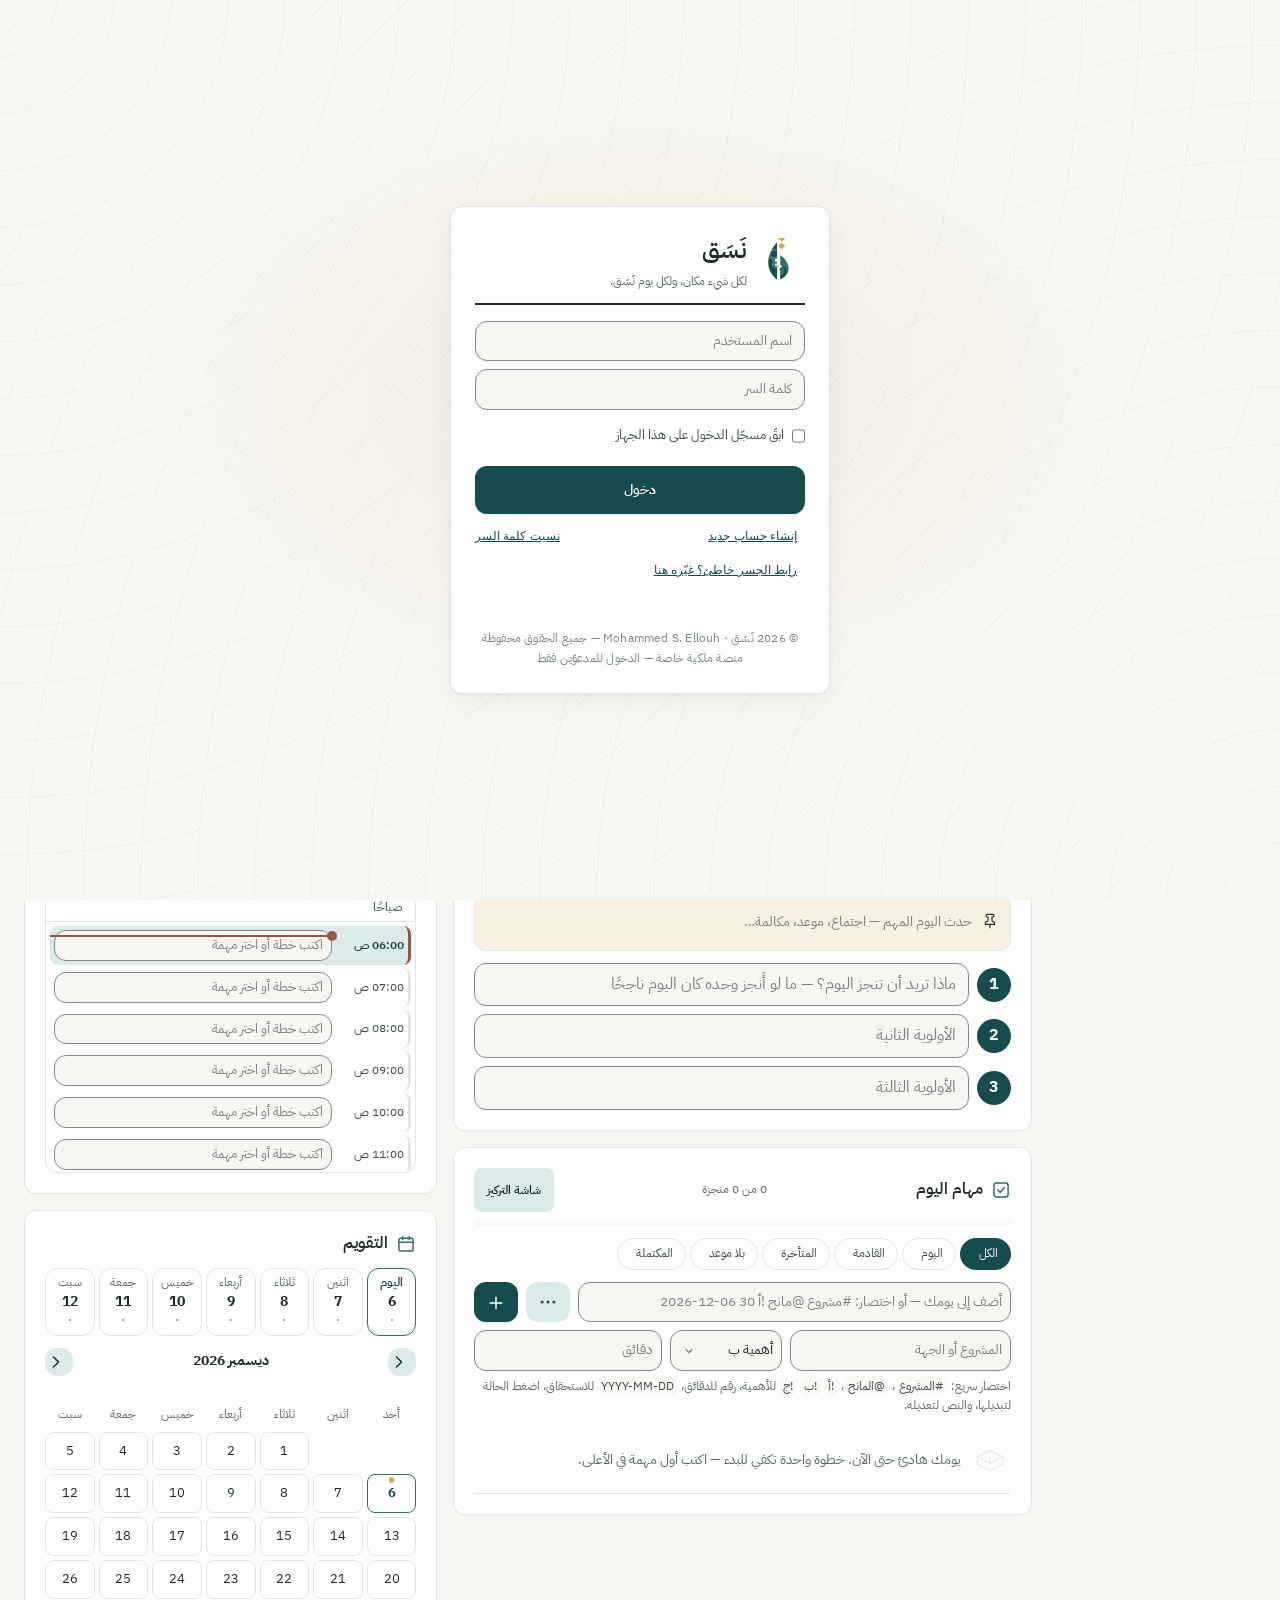
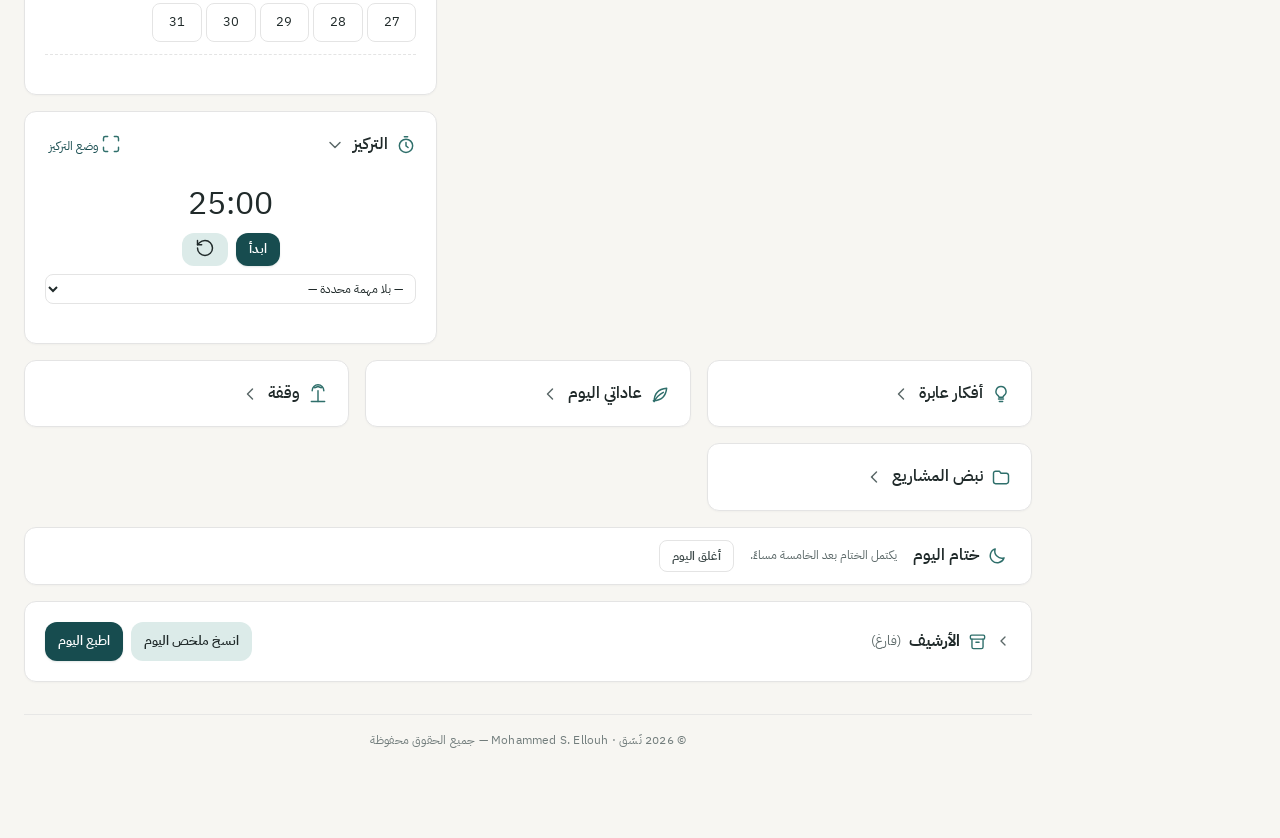
==== commit 223dbcb4: "دمج k4-glass-2026-10-21: طابع «كهرمان» كاملًا (K1–K4) Co-Authored-By: Claude Sonnet 5.5 <noreply@ant" ====
--- a/index.html
+++ b/index.html
@@ -11,7 +11,7 @@
 <!-- تثبيت اللوح كتطبيق (الهاتف والحاسوب) -->
 <link rel="manifest" href="manifest.webmanifest">
 <meta name="theme-color" content="#F7F6F2">
-<script src="nasaq-core.js?v=20261001a"></script>
+<script src="nasaq-core.js?v=20261021a"></script>
 <script src="nasaq-art.js?v=20261007b"></script>
 <script src="nasaq-icons.js?v=20261002a"></script>
 <link rel="icon" type="image/png" sizes="32x32" href="icons/favicon-32.png">
@@ -146,7 +146,7 @@
 .add button:hover{background:var(--ink-2)}
 #addDetailsBtn{background:var(--surface);color:var(--ink-2);border:1px solid var(--rule);font-size:var(--fs-md)}
 #addDetailsBtn:hover{border-color:var(--ink-2);background:var(--surface)}
-#addDetailsBtn[aria-expanded="true"]{color:var(--focus);border-color:var(--focus)}
+#addDetailsBtn[aria-expanded="true"]{color:var(--focus-ink);border-color:var(--focus)}
 
 .add-details{display:grid;grid-template-columns:150px 1fr 2fr;gap:var(--sp-2);margin-bottom:var(--sp-2)}
 .add-details[hidden]{display:none}
@@ -248,7 +248,7 @@
 table.arc th{text-align:right;font-weight:600;color:var(--muted);font-size:var(--fs-xs);padding:var(--sp-1) var(--sp-1);border-bottom:1px solid var(--rule)}
 table.arc td{padding:var(--sp-2) var(--sp-1);border-bottom:1px solid var(--rule);vertical-align:middle}
 table.arc tr:nth-child(even) td{background:var(--stripe)}
-.back{border:0;background:transparent;color:var(--focus);cursor:pointer;font:inherit;font-size:var(--fs-base);padding:0}
+.back{border:0;background:transparent;color:var(--focus-ink);cursor:pointer;font:inherit;font-size:var(--fs-base);padding:0}
 .stats{display:flex;gap:var(--sp-4);flex-wrap:wrap;font-size:var(--fs-sm);color:var(--muted);margin-top:var(--sp-3);border-top:1px solid var(--rule);padding-top:var(--sp-2)}
 .stats b{color:var(--ink);font-weight:600}
 
@@ -391,14 +391,14 @@
 .pulse-row{display:grid;grid-template-columns:auto 1fr;gap:var(--sp-3);align-items:start;text-align:start;border:1px solid var(--rule);border-inline-start:3px solid var(--urgent);border-radius:var(--r-lg);background:var(--paper);padding:var(--sp-2) var(--sp-3);color:var(--ink);
   transition:background-color calc(var(--dur-2) * var(--motion-scale,1)) var(--ease-out),border-color calc(var(--dur-2) * var(--motion-scale,1)) var(--ease-out)}
 .pulse-row:hover{background:var(--stripe)}
-.pr-code{font:700 var(--fs-xs)/1 var(--font-head);color:var(--focus);letter-spacing:.3px}
+.pr-code{font:700 var(--fs-xs)/1 var(--font-head);color:var(--focus-ink);letter-spacing:.3px}
 .pr-t{min-width:0;display:grid}
 .pr-t b{font-weight:600;font-size:var(--fs-base);line-height:1.5;display:-webkit-box;-webkit-line-clamp:2;-webkit-box-orient:vertical;overflow:hidden}
 .pr-t small{font-size:var(--fs-xs);color:var(--urgent)}
 .card-head{display:flex;align-items:center;justify-content:space-between;gap:var(--sp-2);flex-wrap:wrap;margin:0 0 var(--sp-3)}
 .card-head h2{display:flex;align-items:center;gap:var(--sp-2);font-family:var(--font-head);font-size:var(--fs-card-head,var(--fs-md));font-weight:700;margin:0;color:var(--ink)}
 .card-head .ic{width:19px;height:19px;color:var(--focus);flex:none}
-.card-link{border:0;background:none;color:var(--focus);font:inherit;font-size:var(--fs-xs);cursor:pointer;padding:2px var(--sp-1)}
+.card-link{border:0;background:none;color:var(--focus-ink);font:inherit;font-size:var(--fs-xs);cursor:pointer;padding:2px var(--sp-1)}
 .card-link:hover{text-decoration:underline}
 .card .sub{font-family:var(--font-head);font-size:var(--fs-base);font-weight:700;margin:var(--sp-4) 0 var(--sp-2);color:var(--ink-2)}
 .card .pri{margin-bottom:0}
@@ -776,7 +776,7 @@
   .tabbar{position:fixed;inset:auto 0 0 0;z-index:70;flex-direction:row;gap:var(--sp-1);padding:var(--sp-1) var(--sp-2) calc(var(--sp-1) + env(safe-area-inset-bottom));background:var(--paper);border-top:1px solid var(--rule);box-shadow:0 -4px 18px rgba(0,0,0,.06)}
   .tab{flex:1;flex-direction:column;gap:3px;justify-content:center;text-align:center;padding:var(--sp-2) var(--sp-1);font-size:var(--fs-xs)}
   .tab .ic{width:22px;height:22px}
-  .tab.active{background:transparent;color:var(--focus)}
+  .tab.active{background:transparent;color:var(--focus-ink)}
   .content{padding:var(--sp-3) var(--sp-3) var(--sp-8)}
   .greet-card{min-height:0}
   .greet-text{padding:var(--sp-4) var(--sp-4)}
@@ -822,8 +822,8 @@
 .tabbar-sync{display:flex;align-items:center;gap:var(--sp-2);font-size:var(--fs-xs);color:var(--muted);border:1px solid var(--rule);border-radius:var(--r-pill);padding:var(--sp-1) var(--sp-3);background:var(--board)}
 .tabbar-sync #syncMsg{white-space:nowrap}
 .tabbar-sync #syncTime{white-space:nowrap}
-.tabbar-sync #stateNote{white-space:nowrap;color:var(--focus)}
-.tabbar-sync button{border:0;background:transparent;color:var(--focus);font:inherit;font-size:var(--fs-xs);cursor:pointer;padding:0;text-decoration:underline;white-space:nowrap}
+.tabbar-sync #stateNote{white-space:nowrap;color:var(--focus-ink)}
+.tabbar-sync button{border:0;background:transparent;color:var(--focus-ink);font:inherit;font-size:var(--fs-xs);cursor:pointer;padding:0;text-decoration:underline;white-space:nowrap}
 
 /* ---------- hero photo ---------- */
 .hero{max-width:1080px;margin:0 auto var(--sp-4);border-radius:var(--r-lg);overflow:hidden;background:var(--stripe);border:1px solid var(--rule);position:relative;height:48px}
@@ -928,7 +928,7 @@
 .cal-head button:hover{border-color:var(--ink-2)}
 .cal-head span{font-family:var(--font-head);font-weight:700}
 .cal-status{font-size:var(--fs-xs);color:var(--muted);min-height:15px;margin-top:2px}
-.cal-day-items .from-notion{color:var(--focus);font-size:var(--fs-xs);margin-inline-start:var(--sp-1)}
+.cal-day-items .from-notion{color:var(--focus-ink);font-size:var(--fs-xs);margin-inline-start:var(--sp-1)}
 .cal-day-items .back{margin-inline-start:var(--sp-2);font-size:var(--fs-sm)}
 .cal-day-items .meta{color:var(--muted);font-size:var(--fs-xs);display:block}
 .cal-grid{display:grid;grid-template-columns:repeat(7,1fr);gap:var(--sp-1);margin-top:var(--sp-2)}
@@ -976,7 +976,7 @@
 .exp-add button{border:0;border-radius:var(--r-md);background:var(--ink);color:var(--paper);font:inherit;font-size:var(--fs-lg);line-height:1;cursor:pointer}
 .exp-add button:hover{background:var(--ink-2)}
 #expAddDetailsBtn{background:var(--surface);color:var(--ink-2);border:1px solid var(--rule);font-size:var(--fs-md)}
-#expAddDetailsBtn[aria-expanded="true"]{color:var(--focus);border-color:var(--focus)}
+#expAddDetailsBtn[aria-expanded="true"]{color:var(--focus-ink);border-color:var(--focus)}
 .exp-add-details{display:grid;grid-template-columns:150px 1fr 2fr;gap:var(--sp-2);margin-bottom:var(--sp-2)}
 .exp-add-details[hidden]{display:none}
 .exp-add-details input,.exp-add-details textarea{border:1px solid var(--rule);border-radius:var(--r-md);background:var(--surface);font:inherit;font-size:var(--fs-sm);padding:var(--sp-2) var(--sp-2);color:inherit;width:100%}
@@ -1100,11 +1100,11 @@
 .spotify-signedout p{margin:0 0 var(--sp-2);color:var(--ink-2);font-size:var(--fs-sm)}
 .spotify-signedout button,.spotify-signedin button{border:1px solid var(--rule);background:var(--ink);color:var(--paper);border-radius:var(--r-md);font:inherit;font-size:var(--fs-sm);padding:var(--sp-2) var(--sp-4);cursor:pointer}
 .spotify-signedout button:hover,.spotify-signedin button:hover{background:var(--ink-2)}
-.linklike{background:transparent!important;color:var(--focus)!important;border:0!important;text-decoration:underline;padding:0!important;margin-inline-start:var(--sp-2);cursor:pointer;font-size:var(--fs-xs)!important}
+.linklike{background:transparent!important;color:var(--focus-ink)!important;border:0!important;text-decoration:underline;padding:0!important;margin-inline-start:var(--sp-2);cursor:pointer;font-size:var(--fs-xs)!important}
 #spotifyPlaylist{width:100%;border:1px solid var(--rule);border-radius:var(--r-md);background:var(--surface);font:inherit;font-size:var(--fs-sm);padding:var(--sp-2) var(--sp-2);color:inherit;margin-bottom:var(--sp-2)}
 .spotify-embed-wrap{border-radius:var(--r-lg);overflow:hidden}
 .spotify-hint{font-size:var(--fs-xs);color:var(--muted);margin-top:var(--sp-2)}
-.spotify-hint a{color:var(--focus)}
+.spotify-hint a{color:var(--focus-ink)}
 
 @media (max-width:820px){
   .two-col{grid-template-columns:1fr}
@@ -1542,6 +1542,7 @@
 <link rel="stylesheet" href="themes/classic.css?v=20261001a">
 <link rel="stylesheet" href="themes/nasaq.css?v=20261001a">
 <link rel="stylesheet" href="themes/nasaq360.css?v=20261001a">
+<link rel="stylesheet" href="themes/kahraman.css?v=20261021b">
 </head>
 <body>
 <a class="skip-link" href="#mainContent">تخطَّ إلى المحتوى</a>
@@ -2380,7 +2381,7 @@
 /* ---------- اختيار الطابع: بطاقات معاينة حية ----------
    كل بطاقة نموذج مصغّر (عنوان، ومهمة، وزر) مرسوم بمتغيرات الطابع نفسه: .nq-scope مع data-palette و data-theme
    على البطاقة تعيد حساب ألوانه وخطوطه داخلها. تُستعمل في الإعدادات ← المظهر، وفي خطوة «اختر طابعك». */
-const THEME_ORDER = ['classic', 'nasaq', 'nasaq360'];
+const THEME_ORDER = ['classic', 'nasaq', 'nasaq360', 'kahraman'];   /* كهرمان رابعًا (K1)، والافتراضي يبقى نَسَق */
 function themeCardsHTML(){
   const m = NasaqTheme.isDark() ? 'dark' : 'light';
   return THEME_ORDER.map(k=>{ const t = NASAQ_THEMES[k];
@@ -5255,29 +5256,8 @@
 }
 function minutesAr(n){ return n === 1 ? 'دقيقة' : n === 2 ? 'دقيقتين' : AR(n) + (n <= 10 ? ' دقائق' : ' دقيقة'); }
 /* طريقة الهيئة المصرية العامة للمساحة: الفجر 19٫5°، العشاء 17٫5°، العصر شافعي. تحقّقتُ منها مقابل مواقيت القدس المنشورة */
-const PRAYER_CITY = {lat:31.5017, lng:34.4668};
-const prayerCache = {};
-function prayerTimes(date = new Date()){
-  const y = date.getFullYear(), mo = date.getMonth() + 1, d = date.getDate(), key = y + '-' + mo + '-' + d;
-  if(prayerCache[key]) return prayerCache[key];
-  const rad = Math.PI / 180, {lat, lng} = PRAYER_CITY;
-  let Y = y, M = mo; if(M <= 2){ Y -= 1; M += 12; }
-  const A = Math.floor(Y / 100), B = 2 - A + Math.floor(A / 4);
-  const jd = Math.floor(365.25 * (Y + 4716)) + Math.floor(30.6001 * (M + 1)) + d + B - 1524.5 + .5 - lng / 360;
-  const D = jd - 2451545.0;
-  const g = (357.529 + .98560028 * D) % 360, q = (280.459 + .98564736 * D) % 360;
-  const L = (q + 1.915 * Math.sin(g * rad) + .020 * Math.sin(2 * g * rad)) % 360;
-  const e = 23.439 - .00000036 * D;
-  const RA = Math.atan2(Math.cos(e * rad) * Math.sin(L * rad), Math.cos(L * rad)) / rad / 15;
-  const decl = Math.asin(Math.sin(e * rad) * Math.sin(L * rad)) / rad;
-  const eqt = q / 15 - ((RA % 24) + 24) % 24;
-  const tz = -new Date(y, mo - 1, d, 12).getTimezoneOffset() / 60;
-  const dhuhr = 12 + tz - lng / 15 - eqt;
-  const T = a=>Math.acos((-Math.sin(a * rad) - Math.sin(decl * rad) * Math.sin(lat * rad)) / (Math.cos(decl * rad) * Math.cos(lat * rad))) / rad / 15;
-  const asrA = -Math.atan(1 / (1 + Math.tan(Math.abs(lat - decl) * rad))) / rad;
-  const toMin = h=>Math.round((((h % 24) + 24) % 24) * 60);
-  return prayerCache[key] = {fajr:toMin(dhuhr - T(19.5)), sunrise:toMin(dhuhr - T(.833)), dhuhr:toMin(dhuhr), asr:toMin(dhuhr + T(asrA)), maghrib:toMin(dhuhr + T(.833)), isha:toMin(dhuhr + T(17.5))};
-}
+/* الحساب نفسه انتقل إلى nasaq-core.js (NasaqTime) لتستعمله الصفحات كلها وضوء اليوم في «كهرمان» (K3) */
+const PRAYER_CITY = NasaqTime.PRAYER_CITY, prayerTimes = NasaqTime.prayerTimes;
 const PRAYER_NAMES = {fajr:'الفجر', dhuhr:'الظهر', asr:'العصر', maghrib:'المغرب', isha:'العشاء'};
 function inQuietHours(d = new Date()){
   const f = hmToMin(alive.quietFrom), t = hmToMin(alive.quietTo), n = nowMin(d);
--- a/nasaq-ui.css
+++ b/nasaq-ui.css
@@ -84,7 +84,7 @@
 :root[data-field="box"] .tab:hover:not(.active){background:var(--field-bg)}
 :root[data-field="box"] :is(.task-filters button.active,.pswitch button.active){background:var(--cta);border-color:transparent;color:var(--on-cta)}
 @media (max-width:999px){
-:root[data-field="box"] .tab.active{background:transparent;color:var(--focus)}
+:root[data-field="box"] .tab.active{background:transparent;color:var(--focus-ink)}
 }
 :root[data-field="box"] .state{border-color:transparent;background:var(--field-bg)}
 :root[data-field="box"] .pswitch{background:var(--field-bg);border-color:transparent}
@@ -746,7 +746,7 @@
 :root[data-nav="top"] .sidenav.tb-solid .brand-name{color:var(--ink)}
 :root[data-nav="top"] .sidenav.tb-solid .tab{color:var(--ink-2)}
 :root[data-nav="top"] .sidenav.tb-solid .tab:hover{color:var(--ink)}
-:root[data-nav="top"] .sidenav.tb-solid .tab.active{color:var(--focus)}
+:root[data-nav="top"] .sidenav.tb-solid .tab.active{color:var(--focus-ink)}
 :root[data-nav="top"] .sidenav.tb-solid .icon-btn{color:var(--ink)}
 :root[data-nav="top"] .sidenav.tb-solid .icon-btn:hover{background:var(--stripe)}
 :root[data-nav="top"] .sidenav.tb-solid .tabbar-sync{background:var(--stripe);border-color:var(--rule);color:var(--ink-2)}
@@ -754,7 +754,7 @@
   :root[data-nav="top"] .sidenav .brand-name{font-size:var(--fs-lg)}
   :root[data-nav="top"] .sidenav .tabbar{background:color-mix(in srgb,var(--paper) 88%,transparent);-webkit-backdrop-filter:blur(14px);backdrop-filter:blur(14px)}
   :root[data-nav="top"] .sidenav .tab{font-size:var(--fs-xs);color:var(--ink-2)}
-  :root[data-nav="top"] .sidenav .tab.active{color:var(--focus);background:var(--grad-line) top / 60% 2px no-repeat}
+  :root[data-nav="top"] .sidenav .tab.active{color:var(--focus-ink);background:var(--grad-line) top / 60% 2px no-repeat}
 }
 @media (prefers-reduced-motion:reduce){ :root[data-nav="top"] .sidenav{transition:none} }
 /* ---------- الطباعة على الشاشة (المرحلة 4) ----------
--- a/themes/kahraman.css
+++ b/themes/kahraman.css
@@ -0,0 +1,155 @@
+/* نَسَق (NASAQ) — Copyright (c) 2026 Mohammed S. Ellouh. All rights reserved.
+   ملكية خاصة: يُمنع النسخ أو التعديل أو إعادة النشر أو التقليد دون إذن كتابي. انظر ملف LICENSE. */
+/* طابع «كهرمان» (K1): عاجي وحبر وزجاج، والضوء الكهرماني للخطوة التالية. ليس الافتراضي.
+   القيم من حزمة كهرمان (مقيسة التباين على الزجاج 20%–90%)، بالبنية القياسية للطوابع:
+   @layer theme، و:is(:root,.nq-scope)، وفاتح وداكن وتلقائي، وcolor-scheme. حلقة التركيز في الفاتح حبر لا كهرماني. */
+@layer theme{
+/* فاتح */
+:is(:root,.nq-scope)[data-palette="kahraman"]{
+  /* مقدار الزجاج: يحدده المستخدم من الإعدادات (20% إلى 90%)، والافتراضي 30% */
+  --glass-amount:.30;
+
+  --bg:#FCFBF7; --surface-1:#FFFFFF; --surface-2:#F6F5F0; --surface-3:#EFECE4;
+  --text-1:#0F1110; --text-2:#3D413E; --text-3:#4F544F;
+  --border:#686D67; --border-strong:#4F544F; --border-soft:#E3E0D7;   /* soft للزخرفي فقط، لا لحدود الحقول */
+  --primary:#0F1110; --on-primary:#F4F3EE; --primary-hover:#2A2E2B;   /* الحبر للأزرار في الفاتح */
+  --accent:#855300; --on-accent:#FFFFFF; --focus-ring:#0F1110;   /* حبر: الكهرماني على العاجي 1.74:1 دون 3:1 */
+  --success:#17703E; --success-bg:rgba(23,112,62,.12); --warning:#A0461B; --warning-bg:rgba(160,70,27,.12);
+  --danger:#B3261E; --danger-bg:rgba(179,38,30,.11); --info:#2F5D8A; --info-bg:rgba(47,93,138,.12);
+
+  /* متغيرات جديدة: تُضاف للطوابع الأخرى بقيم تحفظ مظهرها */
+  --glow:#FFB21E; --glow-hi:#FFC94D; --on-glow:#0F1110;                 /* تعبئة فقط، نصها دائمًا --on-glow (10.5:1) */
+  --mark-highlight:#FFB21E;                                               /* خلفية الكلمة المضاءة، ونصها --on-glow */
+  --hero-surface:rgba(15,17,16,.90); --hero-edge:rgba(255,255,255,.14);   /* «الآن» و«وقفة» والتركيز: أسود في الوضعين */
+  --hero-text:#F4F3EE; --hero-text-2:#B9BDB7; --hero-seg:#2C302D;
+  --rail-surface:rgba(10,11,10,.86); --rail-fg:#B9BDB7;                   /* 7.3:1 */
+  --rail-key-rgb:255,255,255; --rail-key-alpha:.16; --rail-key-fg:#F4F3EE;   /* المفتاح المحايد (الافتراضي) */
+  --glass-card:rgba(255,255,255,var(--glass-amount));
+  --glass-bar:rgba(255,255,255,calc(var(--glass-amount) + .02));
+  --glass-tint-amber:rgba(255,214,120,var(--glass-amount));               /* بطاقة المشروع الأول */
+  --glass-tint-sand:rgba(228,224,212,var(--glass-amount));                /* بطاقة المشروع الثاني */
+  --glass-ctl:rgba(255,255,255,.32); --glass-ctl-edge:rgba(255,255,255,.75);
+  --glass-edge:rgba(255,255,255,.8); --glass-hi:rgba(255,255,255,.95); --glass-lo:rgba(15,17,16,.06);
+  --glass-modal:rgba(255,255,255,.42); --glass-veil:rgba(230,226,216,.35);
+  --track:rgba(15,17,16,.12); --fill:#0F1110;                             /* التقدم: شريط داكن برأس كهرماني */
+  --field-a:rgba(255,208,120,.38); --field-b:rgba(214,200,176,.8); --field-c:rgba(226,214,192,.9); --field-d:rgba(255,190,80,.2);
+  --field-mark:#0F1110; --field-mark-op:.11;                              /* حقل الضوء خلف الزجاج */
+  --fw-display:800;
+
+  --font-body:"Readex Pro",system-ui,sans-serif;
+  --font-head:"Alexandria","Readex Pro",system-ui,sans-serif;
+  --font-display:"Alexandria","Readex Pro",system-ui,sans-serif;
+  --head-scale:1.12;
+  --r-sm:12px; --r-md:18px; --r-lg:26px; --r-xl:32px; --r-pill:999px; --border-w:1px;
+  --elev-1:0 1px 1px rgba(15,17,16,.04),0 10px 30px rgba(15,17,16,.07);
+  --elev-2:0 18px 50px rgba(15,17,16,.12);
+  --elev-3:0 30px 80px rgba(15,17,16,.2);
+  --row-h:56px; --card-pad:22px; --icon-stroke:1.8; --motion-scale:1;
+  --field-style:box;
+  /* الستة عشر المشتركة مع الطوابع الثلاثة */
+  --btn-soft:#EFECE4; --btn-soft-hover:#E6E2D8; --c-exec:#0F1110; --c-admin:#855300; --c-ops:#17703E; --c-ind:#B3261E; --c-soft:#EFECE4;
+  --field-bg:#FFFFFF; --field-hover:#4F544F; --overlay:rgba(15,17,16,.35); --pattern:rgba(15,17,16,.03); --on-done:#FFFFFF; --imp-b-bg:#F6F5F0;
+  --lh-body:1.65; --ease-enter:var(--ease-std); --font-hand:var(--font-body);
+  --day:255,178,30; --day-i:1;   /* ضوء اليوم: قيمه الافتراضية، والـ JS يكتبهما (K3) */
+  --btn-shadow:0 1px 2px rgba(15,17,16,.12); --select-chevron:url("data:image/svg+xml,%3Csvg xmlns='http://www.w3.org/2000/svg' width='12' height='12' viewBox='0 0 24 24' fill='none' stroke='%234F544F' stroke-width='2.5' stroke-linecap='round' stroke-linejoin='round'%3E%3Cpath d='M6 9l6 6 6-6'/%3E%3C/svg%3E");
+  color-scheme:light;
+}
+/* داكن */
+:is(:root,.nq-scope)[data-palette="kahraman"][data-theme="dark"]{
+  --bg:#0A0B0A; --surface-1:#121413; --surface-2:#1A1D1B; --surface-3:#232624;
+  --text-1:#F4F3EE; --text-2:#C9CDC7; --text-3:#A3A8A2;
+  --border:#6B716A; --border-strong:#8A8E87; --border-soft:rgba(255,255,255,.08);
+  --primary:#FFB21E; --on-primary:#0F1110; --primary-hover:#FFC94D;    /* الكهرماني هو الزر في الداكن */
+  --accent:#FFC24D; --on-accent:#0F1110; --focus-ring:#FFC24D;
+  --success:#5FCB95; --success-bg:rgba(95,203,149,.14); --warning:#F08A5D; --warning-bg:rgba(240,138,93,.14);
+  --danger:#FF8A80; --danger-bg:rgba(255,138,128,.14); --info:#8CB4E0; --info-bg:rgba(140,180,224,.14);
+  --hero-surface:rgba(26,29,27,.90); --hero-edge:rgba(255,255,255,.1); --hero-seg:#3A3F3B;
+  --rail-surface:rgba(0,0,0,.62);
+  --glass-card:rgba(26,29,27,var(--glass-amount));
+  --glass-bar:rgba(15,17,16,calc(var(--glass-amount) + .1));
+  --glass-tint-amber:rgba(255,178,30,calc(var(--glass-amount) * .47));
+  --glass-tint-sand:rgba(26,29,27,var(--glass-amount));
+  --glass-ctl:rgba(255,255,255,.07); --glass-ctl-edge:rgba(255,255,255,.13);
+  --glass-edge:rgba(255,255,255,.14); --glass-hi:rgba(255,255,255,.18); --glass-lo:rgba(0,0,0,.4);
+  --glass-modal:rgba(15,17,16,.55); --glass-veil:rgba(10,11,10,.4);
+  --track:rgba(255,255,255,.12); --fill:#F4F3EE;
+  --field-a:rgba(255,178,30,.10); --field-b:rgba(255,178,30,.05); --field-c:rgba(40,42,40,.55); --field-d:rgba(255,200,110,.05);
+  --field-mark:#F4F3EE; --field-mark-op:.06;
+  --elev-1:0 10px 30px rgba(0,0,0,.25); --elev-2:0 18px 50px rgba(0,0,0,.4); --elev-3:0 30px 80px rgba(0,0,0,.5);
+  --btn-soft:#232624; --btn-soft-hover:#2C302D; --c-exec:#F4F3EE; --c-admin:#FFC24D; --c-ops:#5FCB95; --c-ind:#FF8A80; --c-soft:#232624;
+  --field-bg:#121413; --field-hover:#8A8E87; --overlay:rgba(0,0,0,.6); --pattern:rgba(255,255,255,.03); --on-done:#0F1110; --imp-b-bg:#1A1D1B;
+  --btn-shadow:0 1px 2px rgba(0,0,0,.4); --select-chevron:url("data:image/svg+xml,%3Csvg xmlns='http://www.w3.org/2000/svg' width='12' height='12' viewBox='0 0 24 24' fill='none' stroke='%23A3A8A2' stroke-width='2.5' stroke-linecap='round' stroke-linejoin='round'%3E%3Cpath d='M6 9l6 6 6-6'/%3E%3C/svg%3E");
+  color-scheme:dark;
+}
+/* تلقائي: يتبع الجهاز */
+@media (prefers-color-scheme:dark){
+  :is(:root,.nq-scope)[data-palette="kahraman"]:not([data-theme="light"]){
+    --bg:#0A0B0A; --surface-1:#121413; --surface-2:#1A1D1B; --surface-3:#232624;
+    --text-1:#F4F3EE; --text-2:#C9CDC7; --text-3:#A3A8A2;
+    --border:#6B716A; --border-strong:#8A8E87; --border-soft:rgba(255,255,255,.08);
+    --primary:#FFB21E; --on-primary:#0F1110; --primary-hover:#FFC94D;    /* الكهرماني هو الزر في الداكن */
+    --accent:#FFC24D; --on-accent:#0F1110; --focus-ring:#FFC24D;
+    --success:#5FCB95; --success-bg:rgba(95,203,149,.14); --warning:#F08A5D; --warning-bg:rgba(240,138,93,.14);
+    --danger:#FF8A80; --danger-bg:rgba(255,138,128,.14); --info:#8CB4E0; --info-bg:rgba(140,180,224,.14);
+    --hero-surface:rgba(26,29,27,.90); --hero-edge:rgba(255,255,255,.1); --hero-seg:#3A3F3B;
+    --rail-surface:rgba(0,0,0,.62);
+    --glass-card:rgba(26,29,27,var(--glass-amount));
+    --glass-bar:rgba(15,17,16,calc(var(--glass-amount) + .1));
+    --glass-tint-amber:rgba(255,178,30,calc(var(--glass-amount) * .47));
+    --glass-tint-sand:rgba(26,29,27,var(--glass-amount));
+    --glass-ctl:rgba(255,255,255,.07); --glass-ctl-edge:rgba(255,255,255,.13);
+    --glass-edge:rgba(255,255,255,.14); --glass-hi:rgba(255,255,255,.18); --glass-lo:rgba(0,0,0,.4);
+    --glass-modal:rgba(15,17,16,.55); --glass-veil:rgba(10,11,10,.4);
+    --track:rgba(255,255,255,.12); --fill:#F4F3EE;
+    --field-a:rgba(255,178,30,.10); --field-b:rgba(255,178,30,.05); --field-c:rgba(40,42,40,.55); --field-d:rgba(255,200,110,.05);
+    --field-mark:#F4F3EE; --field-mark-op:.06;
+    --elev-1:0 10px 30px rgba(0,0,0,.25); --elev-2:0 18px 50px rgba(0,0,0,.4); --elev-3:0 30px 80px rgba(0,0,0,.5);
+    --btn-soft:#232624; --btn-soft-hover:#2C302D; --c-exec:#F4F3EE; --c-admin:#FFC24D; --c-ops:#5FCB95; --c-ind:#FF8A80; --c-soft:#232624;
+    --field-bg:#121413; --field-hover:#8A8E87; --overlay:rgba(0,0,0,.6); --pattern:rgba(255,255,255,.03); --on-done:#0F1110; --imp-b-bg:#1A1D1B;
+    --btn-shadow:0 1px 2px rgba(0,0,0,.4); --select-chevron:url("data:image/svg+xml,%3Csvg xmlns='http://www.w3.org/2000/svg' width='12' height='12' viewBox='0 0 24 24' fill='none' stroke='%23A3A8A2' stroke-width='2.5' stroke-linecap='round' stroke-linejoin='round'%3E%3Cpath d='M6 9l6 6 6-6'/%3E%3C/svg%3E");
+  color-scheme:dark;
+  }
+}
+/* ضوء اليوم (K3): --day و--day-i يكتبهما NasaqDay (nasaq-core.js) على أوقات الصلاة؛ هنا ما يتبعهما فقط:
+   حقل الضوء خلف المحتوى، ووهج «الآن» و«وقفة»، والكلمة المضاءة. الزر الأساسي والعلامة لا يتبعانه */
+:is(:root,.nq-scope)[data-palette="kahraman"]{
+  --mark-highlight:rgb(var(--day));
+  --day-field:rgba(var(--day),calc(.30 * var(--day-i)));
+  --day-glow-now:rgba(var(--day),calc(.42 * var(--day-i)));
+  --day-glow-waqfa:rgba(var(--day),calc(.3 * var(--day-i)));
+}
+:is(:root,.nq-scope)[data-palette="kahraman"][data-theme="dark"]{ --day-field:rgba(var(--day),calc(.10 * var(--day-i))); }
+@media (prefers-color-scheme:dark){ :is(:root,.nq-scope)[data-palette="kahraman"]:not([data-theme="light"]){ --day-field:rgba(var(--day),calc(.10 * var(--day-i))); } }
+/* حقل الضوء (K4، زجاج «مخفف» بالقرار 11): بقع ثابتة لا تتحرك خلف المحتوى، بتدرجات ناعمة بلا مرشح ضبابي (أخف على الجهاز)،
+   بحجم الصورة الكامل بلا تكرار (body يرث background-size صغيرًا للنقش فكانت التدرجات تتكرر وتلوّن الصفحة كلها)،
+   وفوقها ضوء اليوم (K3). الحقل ثابت مع التمرير فلا يُعاد حساب الزجاج في كل إطار */
+:root[data-palette="kahraman"] body{--field-mix:60%;background-attachment:fixed;background-size:auto;background-repeat:no-repeat;background-position:0 0;transition:background-image 1s;
+  background-image:radial-gradient(1100px 620px at 88% -8%,var(--day-field),transparent 72%),
+    radial-gradient(560px 460px at 12% 18%,color-mix(in srgb,var(--field-a) var(--field-mix,45%),transparent),transparent 62%),radial-gradient(640px 520px at 78% 62%,color-mix(in srgb,var(--field-b) var(--field-mix,45%),transparent),transparent 62%),
+    radial-gradient(560px 460px at 30% 92%,color-mix(in srgb,var(--field-c) var(--field-mix,45%),transparent),transparent 62%),radial-gradient(480px 380px at 60% 30%,color-mix(in srgb,var(--field-d) var(--field-mix,45%),transparent),transparent 70%)}
+/* الزجاج «المخفف»: البطاقات والشريط العلوي فقط، بضبابية 10px وتشبّع 140%، وحد وإبراز داخلي واحد؛ بلا حافة لامعة ولا لمعة ولا زجاج مدخّن
+   (يُعاد التقييم على جهاز حقيقي). العناصر داخل البطاقة تعبئة شفافة بلا ضبابية، فلا زجاج فوق زجاج */
+:root[data-palette="kahraman"] .card{background:var(--glass-card);border-color:var(--glass-edge);
+  -webkit-backdrop-filter:blur(10px) saturate(140%);backdrop-filter:blur(10px) saturate(140%);
+  box-shadow:inset 0 1px 0 var(--glass-hi),inset 0 -1px 1px var(--glass-lo),var(--elev-1)}
+:root[data-palette="kahraman"] .tb::before{background:var(--glass-bar)}
+:root[data-palette="kahraman"] .card .card{-webkit-backdrop-filter:none;backdrop-filter:none;background:var(--glass-ctl);box-shadow:none}
+:root[data-palette="kahraman"] :is(.chip,.search input,.sync-chip){background-color:var(--glass-ctl);border-color:var(--glass-ctl-edge)}
+/* البدائل: بلا دعم للضبابية أو مع تقليل الشفافية ← أسطح معتمة وبلا حقل؛ ومع طلب تباين أعلى ← حد 2px بلون النص */
+@supports not ((backdrop-filter:blur(1px)) or (-webkit-backdrop-filter:blur(1px))){
+  :root[data-palette="kahraman"] .card{background:var(--surface-1)}
+  :root[data-palette="kahraman"] body{background-image:none}
+}
+@media (prefers-reduced-transparency:reduce){
+  :root[data-palette="kahraman"] .card{background:var(--surface-1);-webkit-backdrop-filter:none;backdrop-filter:none}
+  :root[data-palette="kahraman"] body{background-image:none}
+}
+@media (prefers-contrast:more){
+  :root[data-palette="kahraman"] .card{background:var(--surface-1);-webkit-backdrop-filter:none;backdrop-filter:none;border:2px solid var(--text-1);box-shadow:none}
+}
+:root[data-palette="kahraman"] :is(.c-now,#nowCard){box-shadow:var(--elev-1),0 0 40px -6px var(--day-glow-now);transition:box-shadow 1s}
+:root[data-palette="kahraman"] .c-waqfa{box-shadow:var(--elev-1),0 0 34px -8px var(--day-glow-waqfa);transition:box-shadow 1s}
+:root[data-palette="kahraman"] mark{background:var(--mark-highlight);color:var(--on-glow);transition:background 1s}
+/* المفتاح الكهرماني للشريط (اختيار في الإعدادات، K4) */
+:is(:root,.nq-scope)[data-palette="kahraman"][data-rail-key="amber"]{ --rail-key-rgb:255,178,30; --rail-key-alpha:.92; --rail-key-fg:#0F1110; }
+}
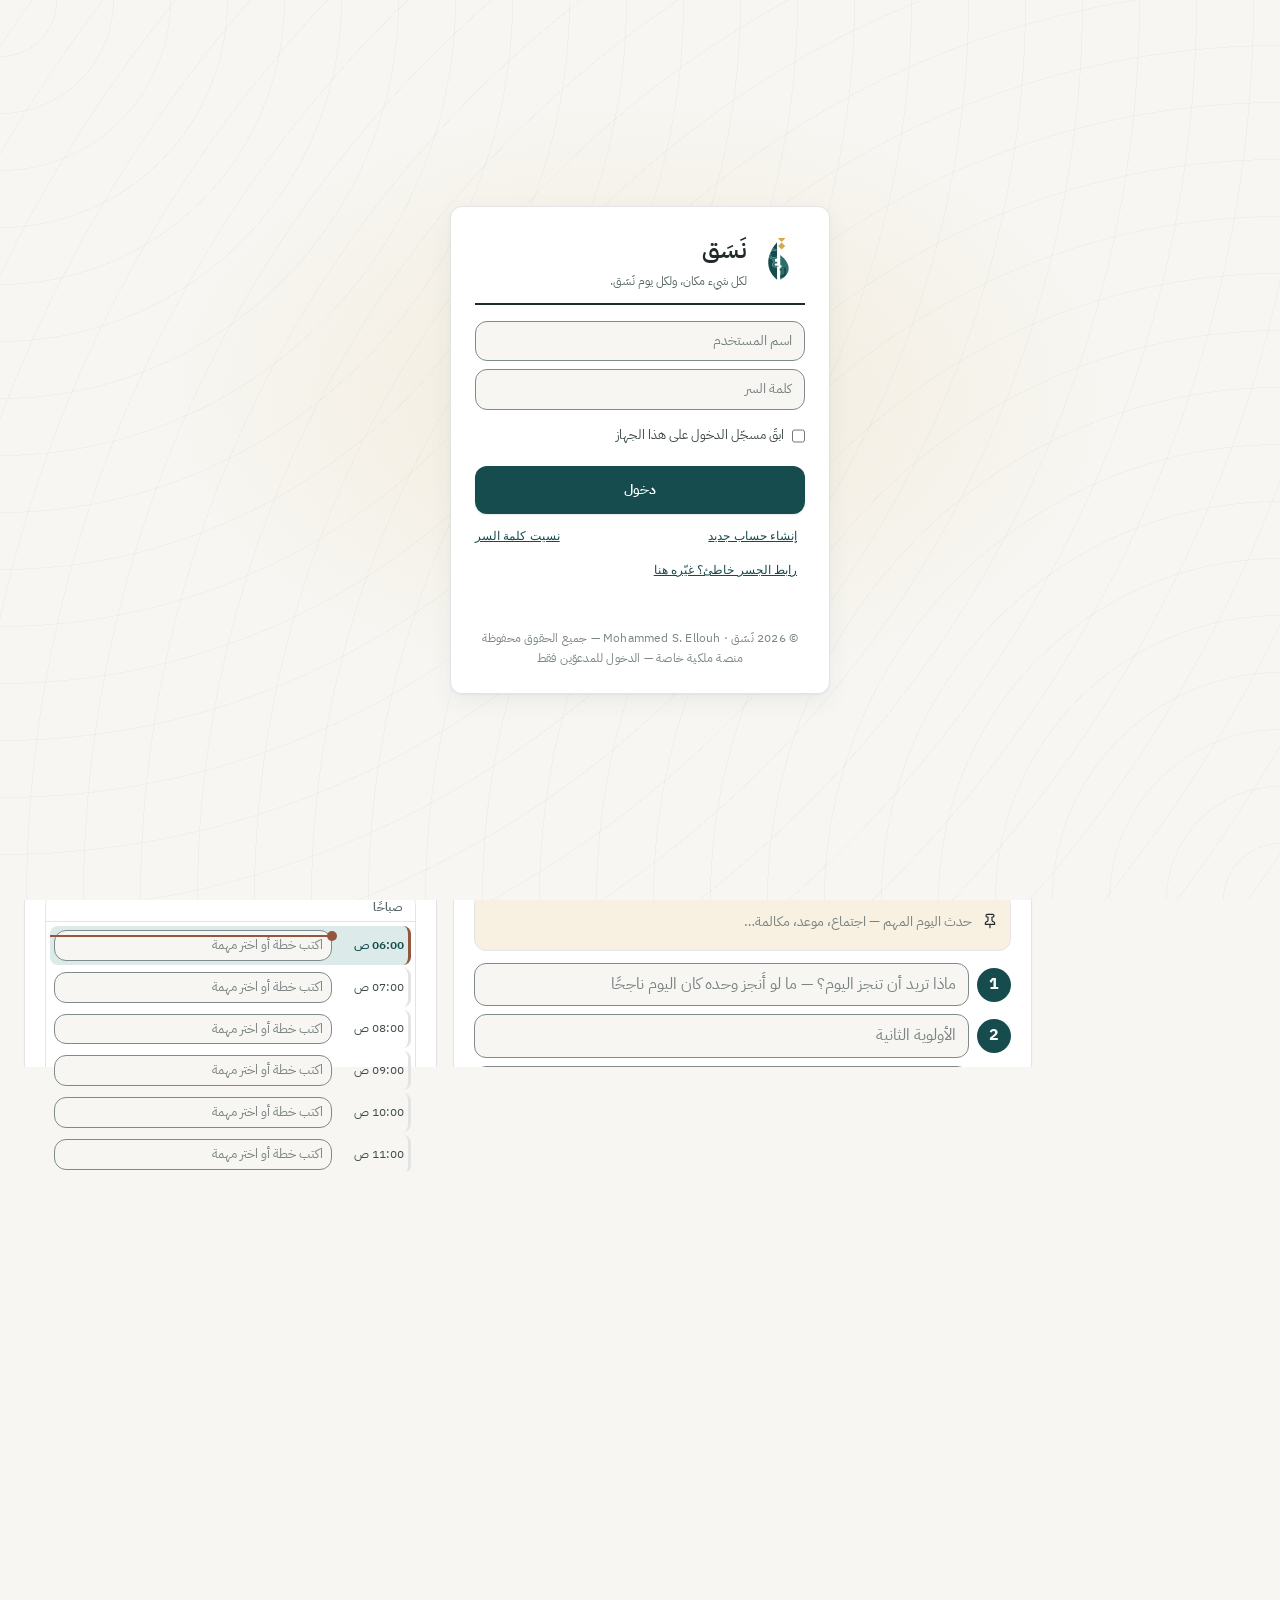
==== commit 0f6c839b: "تراجع عن K5 (نقطة رجوع جاهزة): يعيد الشجرة إلى main 223dbcb Co-Authored-By: Claude Opus 5.5 <noreply" ====
(no text change in the page or its own stylesheets)
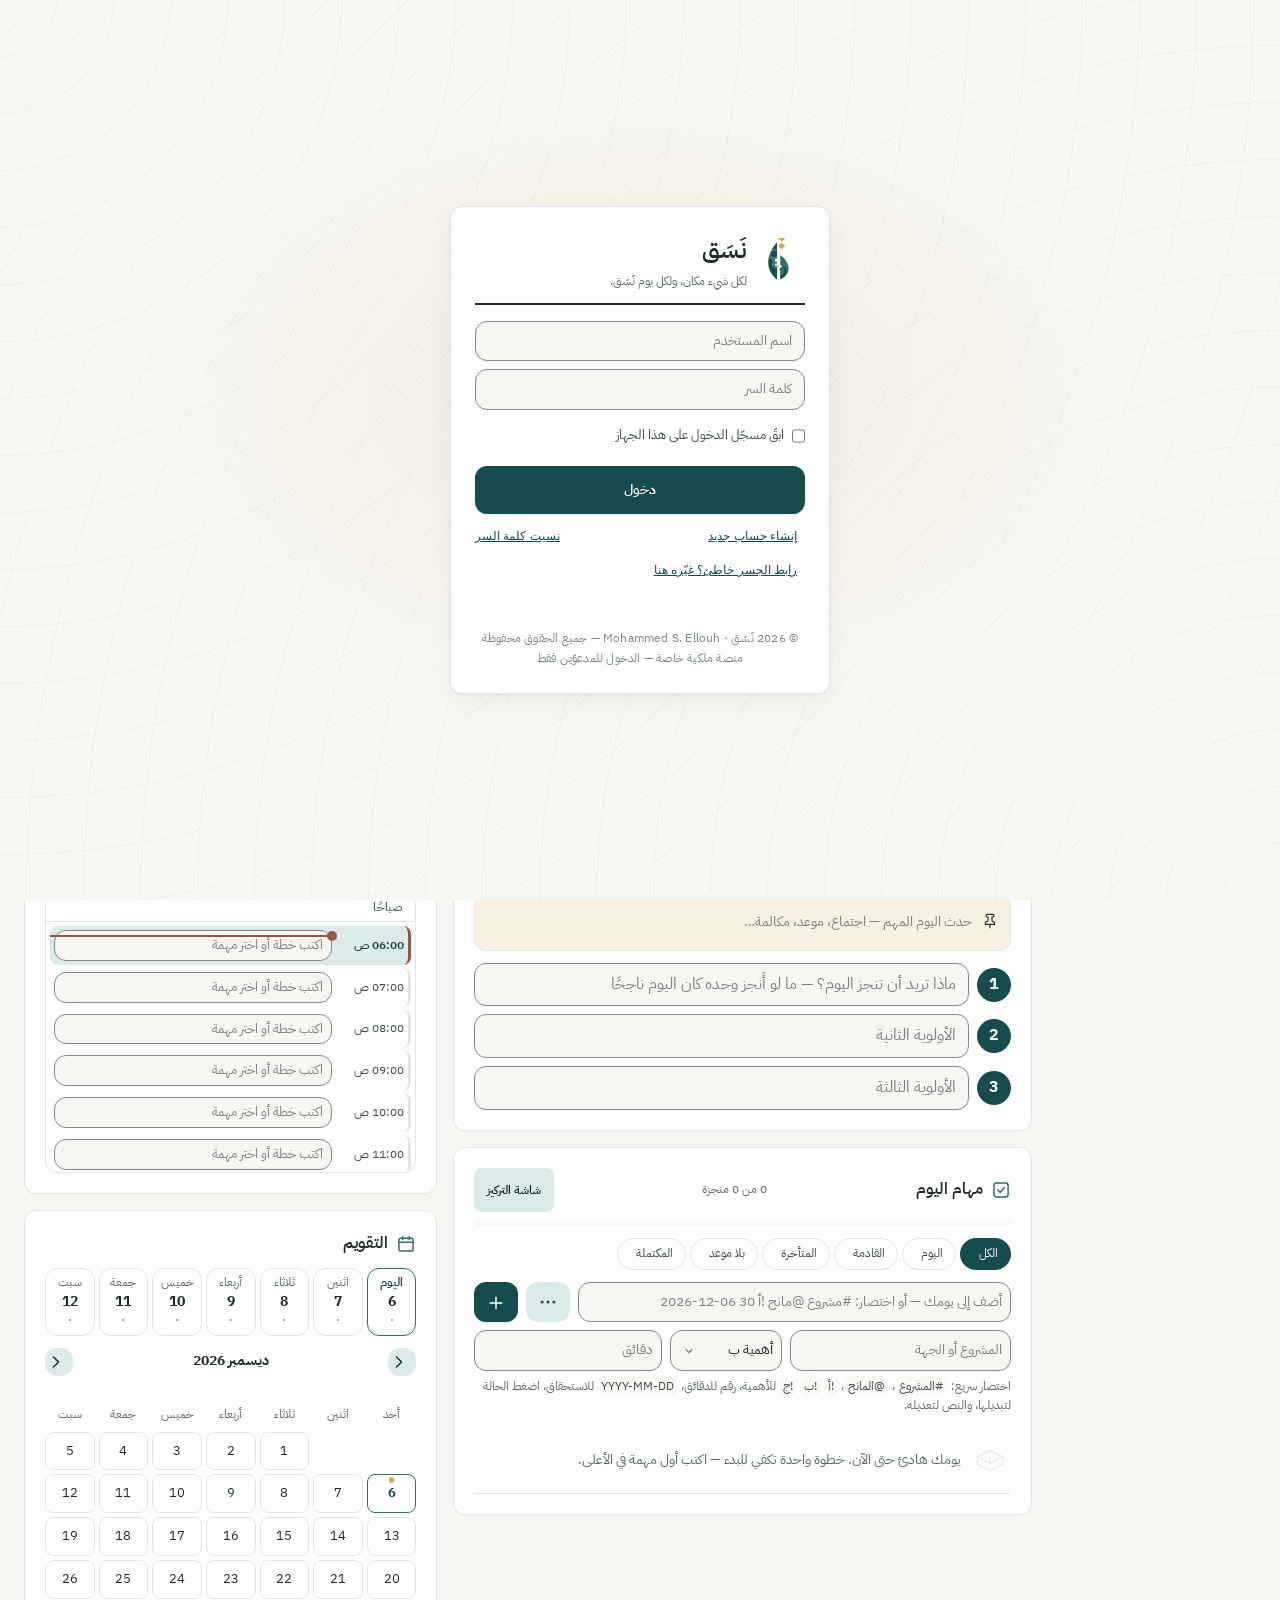
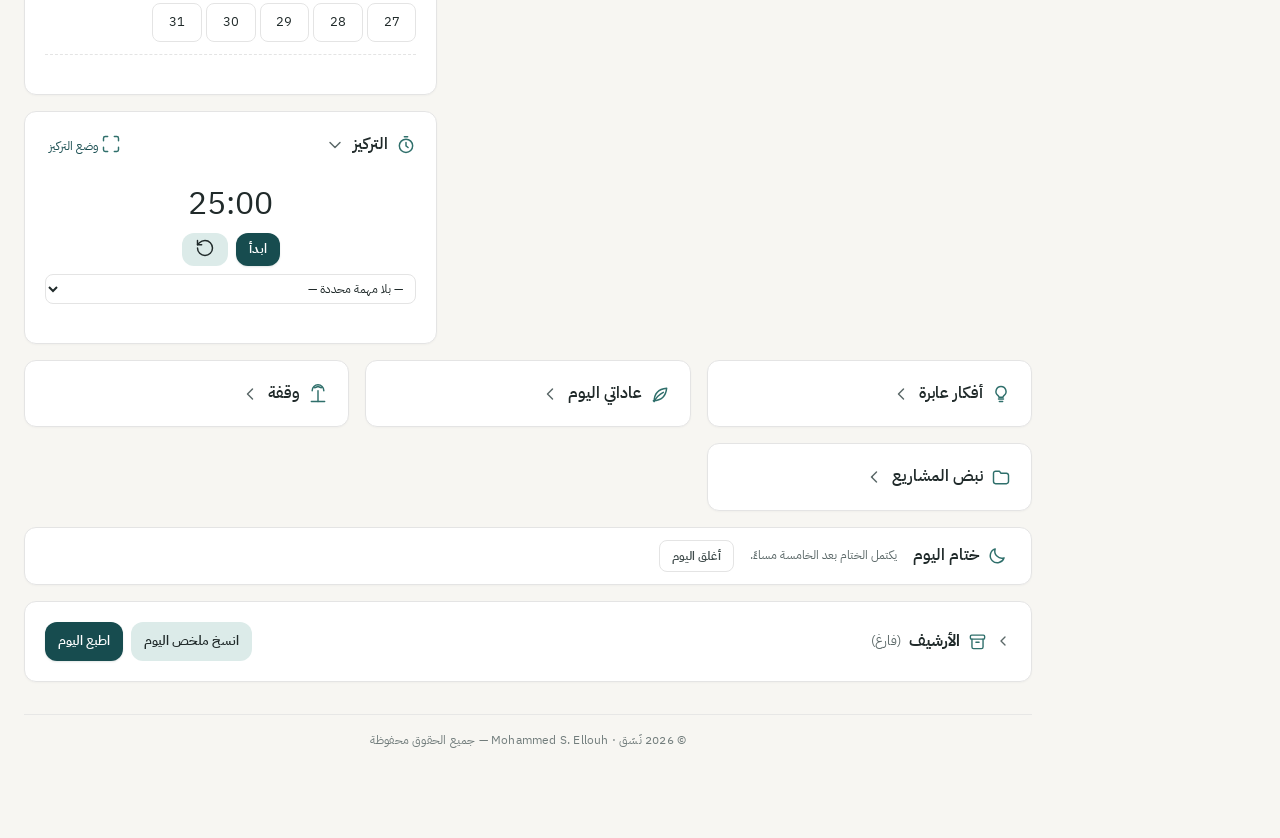
==== commit d770a790: "دمج k5-rail-2026-10-21: بنية «كهرمان» (الشريط العائم وعمود «يومك» وعنوان التحية) — K5 Co-Authored-By" ====
--- a/index.html
+++ b/index.html
@@ -11,7 +11,7 @@
 <!-- تثبيت اللوح كتطبيق (الهاتف والحاسوب) -->
 <link rel="manifest" href="manifest.webmanifest">
 <meta name="theme-color" content="#F7F6F2">
-<script src="nasaq-core.js?v=20261021a"></script>
+<script src="nasaq-core.js?v=20261021c"></script>
 <script src="nasaq-art.js?v=20261007b"></script>
 <script src="nasaq-icons.js?v=20261002a"></script>
 <link rel="icon" type="image/png" sizes="32x32" href="icons/favicon-32.png">
@@ -703,6 +703,8 @@
 .side-today .st-pri{font-size:var(--fs-xs);color:var(--ink-2);line-height:1.5;border-top:1px solid var(--rule);padding-top:var(--sp-2)}
 .side-today .st-pri b{display:block;font-size:var(--fs-xs);color:var(--muted);font-weight:600;margin-bottom:2px}
 .side-today .st-late{font-size:var(--fs-xs);color:var(--urgent);font-weight:600}
+/* عناصر «كهرمان» (K5): مخفية هنا، ويُظهرها layouts/nav-rail.css في data-nav="rail" وحده */
+.day-col,.greet-phrase,.tabbar .ind{display:none}
 .page-title{font-family:var(--font-head);font-size:var(--fs-xl);font-weight:700;margin:0;color:var(--brand,var(--ink));line-height:1.2}
 .page-sub{margin:var(--sp-1) 0 0;color:var(--muted);font-size:var(--fs-base)}
 .page-date{font-size:var(--fs-sm);color:var(--muted)}
@@ -1535,6 +1537,7 @@
 <link rel="stylesheet" href="nasaq-theme.css?v=20261007b">
 <link rel="stylesheet" href="layouts/nav-side.css?v=20261001a">
 <link rel="stylesheet" href="layouts/nav-top.css?v=20261001a">
+<link rel="stylesheet" href="layouts/nav-rail.css?v=20261021a">
 <link rel="stylesheet" href="layouts/hero-page.css?v=20261020d">
 <link rel="stylesheet" href="layouts/hero-brief.css?v=20261020d">
 <link rel="stylesheet" href="layouts/hero-immersive.css?v=20261001a">
@@ -1542,7 +1545,7 @@
 <link rel="stylesheet" href="themes/classic.css?v=20261001a">
 <link rel="stylesheet" href="themes/nasaq.css?v=20261001a">
 <link rel="stylesheet" href="themes/nasaq360.css?v=20261001a">
-<link rel="stylesheet" href="themes/kahraman.css?v=20261021b">
+<link rel="stylesheet" href="themes/kahraman.css?v=20261021c">
 </head>
 <body>
 <a class="skip-link" href="#mainContent">تخطَّ إلى المحتوى</a>
@@ -1765,23 +1768,24 @@
   </a>
 
   <nav class="tabbar" aria-label="الأقسام">
-    <button class="tab active" id="tabBoardBtn" type="button" title="اليوم">
+    <span class="ind" aria-hidden="true"></span><!-- مؤشر الشريط في «كهرمان» (data-nav="rail") -->
+    <button class="tab active" id="tabBoardBtn" type="button" title="اليوم" data-tip="اليوم · 1">
       <svg class="ic" viewBox="0 0 24 24" fill="none" stroke="currentColor" stroke-width="1.8" stroke-linecap="round" stroke-linejoin="round" aria-hidden="true"><path d="M3 10.5 12 3l9 7.5"/><path d="M5 9.5V21h14V9.5"/><path d="M10 21v-6h4v6"/></svg>
       <span>اليوم</span>
     </button>
-    <button class="tab" id="tabTasksBtn" type="button" title="المهام">
+    <button class="tab" id="tabTasksBtn" type="button" title="المهام" data-tip="المهام · 2">
       <svg class="ic" viewBox="0 0 24 24" fill="none" stroke="currentColor" stroke-width="1.8" stroke-linecap="round" stroke-linejoin="round" aria-hidden="true"><rect x="3.5" y="3.5" width="17" height="17" rx="3"/><path d="m8 12 3 3 5-6"/></svg>
       <span>المهام</span>
     </button>
-    <button class="tab" id="tabFlowBtn" type="button" title="العادات">
+    <button class="tab" id="tabFlowBtn" type="button" title="العادات" data-tip="العادات · 3">
       <svg class="ic" viewBox="0 0 24 24" fill="none" stroke="currentColor" stroke-width="1.8" stroke-linecap="round" stroke-linejoin="round" aria-hidden="true"><path d="M5 21c0-9 5-15 15-16-1 10-7 15-16 15"/><path d="M5 21c3-6 7-9 11-11"/></svg>
       <span>العادات</span>
     </button>
-    <button class="tab" id="tabProjectsBtn" type="button" title="المشاريع">
+    <button class="tab" id="tabProjectsBtn" type="button" title="المشاريع" data-tip="المشاريع · 4">
       <svg class="ic" viewBox="0 0 24 24" fill="none" stroke="currentColor" stroke-width="1.8" stroke-linecap="round" stroke-linejoin="round" aria-hidden="true"><path d="M3 7.5A1.5 1.5 0 0 1 4.5 6H9l2 2h8.5A1.5 1.5 0 0 1 21 9.5v8A1.5 1.5 0 0 1 19.5 19h-15A1.5 1.5 0 0 1 3 17.5z"/></svg>
       <span>المشاريع</span>
     </button>
-    <button class="tab" id="tabExpensesBtn" type="button" title="المصروفات">
+    <button class="tab" id="tabExpensesBtn" type="button" title="المصروفات" data-tip="المصروفات · 5">
       <svg class="ic" viewBox="0 0 24 24" fill="none" stroke="currentColor" stroke-width="1.8" stroke-linecap="round" stroke-linejoin="round" aria-hidden="true"><rect x="3" y="6" width="18" height="14" rx="2.5"/><path d="M3 10h18"/><circle cx="16.5" cy="15" r="1.2"/></svg>
       <span>المصروفات</span>
     </button>
@@ -1829,6 +1833,7 @@
   <div class="cal-sheet" id="calSheet" aria-hidden="true"><span class="cs-month" id="csMonth"></span><b class="cs-day" id="csDay"></b><span class="cs-dow" id="csDow"></span><span class="cs-hijri" id="csHijri"></span></div>
   <div class="greet-text">
     <h1 class="greet-title" id="heroGreet">صباح الخير</h1>
+    <p class="greet-phrase" id="heroPhrase"></p><!-- «كهرمان»: العنوان تحية اليوم وعدد المهام، والعبارة المتغيرة هنا -->
     <p class="greet-tagline">لكل شيء مكان، ولكل يوم نَسَق.</p>
     <div class="greet-date"><bdi id="weekday">—</bdi> <bdi id="date">—</bdi><span class="greet-sep" id="hijriSep" hidden> | </span><bdi class="greet-hijri" id="hijriDate" hidden></bdi></div>
     <!-- لمحة اليوم: تظهر في واجهة «360» الكاملة فقط -->
@@ -2262,6 +2267,24 @@
 </div>
 <footer class="nasaq-copy page-copy" dir="rtl">© 2026 نَسَق · Mohammed S. Ellouh — جميع الحقوق محفوظة</footer>
 </div><!-- /content -->
+<!-- عمود «يومك» (K5): يظهر في «كهرمان» وحده (data-nav="rail") وفي صفحة اليوم فقط؛ يُملأ من renderDayCol -->
+<aside class="day-col" id="dayCol" aria-labelledby="dcTitle">
+  <div class="dc-head"><h2 id="dcTitle">يومك</h2><span class="dc-notif" id="dcNotif"></span></div>
+  <section class="card dc-ring" id="dcRing"></section>
+  <section class="card dc-habits" aria-labelledby="dcHabTitle">
+    <div class="dc-row"><h3 id="dcHabTitle">العادات هذا الأسبوع</h3><span class="dc-streak" id="dcStreak"></span></div>
+    <div class="dc-week" id="dcWeek"></div>
+  </section>
+  <section class="dc-waqfa" id="dcWaqfa" aria-labelledby="dcWaqfaTitle">
+    <span class="dc-label" id="dcWaqfaTitle">وقفة</span>
+    <p>دقيقتان بلا شاشة قبل المهمة التالية.</p>
+    <button type="button" class="dc-ghost" id="dcWaqfaBtn">خذ وقفة</button>
+  </section>
+  <button type="button" class="dc-close" id="dcClose">
+    <span class="dc-mark"><svg class="brand-mark" viewBox="34 36 440 440" xmlns="http://www.w3.org/2000/svg" aria-hidden="true"><use href="#nasaqMark"/></svg></span>
+    <span><b>ختام اليوم · 17:00</b><small>راجع ما أنجزت، وانقل الباقي للغد</small></span>
+  </button>
+</aside>
 </div><!-- /app -->
 
 <div class="toast" id="toastBox" role="status" aria-live="polite"></div>
@@ -2519,6 +2542,7 @@
   if(name==='tasks') renderTasksPage();
   window.scrollTo(0, name === prevTab ? window.scrollY : TAB_Y[name] || 0);
   try{ topbarUpdate(); }catch(e){}   /* حالة الشريط العلوي تتبع الصفحة (بواجهة أو بدونها) */
+  try{ railSync(true); }catch(e){}   /* «كهرمان»: المؤشر ينتقل، وزر الإشعارات يتبع عمود «يومك» */
 }
 window.addEventListener('popstate', ()=>{ const t = tabFromHash(); if(t) showTab(t); });
 $('tabBoardBtn').onclick = ()=>showTab('board');
@@ -3408,8 +3432,118 @@
     if(first){ const p = document.createElement('p'); p.className = 'hm-pri'; const b = document.createElement('b'); b.textContent = 'أولويتك الأولى'; p.append(b, document.createTextNode(first)); hm.appendChild(p); }
   }
   try{ renderRingClock(); }catch(e){}
+  try{ renderDayCol(); dayTitle(); }catch(e){}
 }
 document.querySelectorAll('.pri .field').forEach(f=>f.addEventListener('input', renderSideToday));
+
+/* ---------- «كهرمان» (K5): الشريط، وعمود «يومك»، وعنوان اليوم ----------
+   كلها لا تعمل إلا في data-nav="rail" أو data-palette="kahraman"؛ الطوابع الأخرى لا تتغير. */
+const HW_DAYS = ['الأحد', 'الاثنين', 'الثلاثاء', 'الأربعاء', 'الخميس', 'الجمعة', 'السبت'], HW_LETTERS = ['ح', 'ن', 'ث', 'ر', 'خ', 'ج', 'س'];
+const isRail = ()=>document.documentElement.dataset.nav === 'rail';
+const countAr = (n, one, two, few, many)=>n === 1 ? one : n === 2 ? two : AR(n) + ' ' + (n >= 3 && n <= 10 ? few : many);
+/* العنوان: «{تحية اليوم}،<br>وأمامك <mark>{العدد}</mark>.» — التحية من NasaqDay (أوقات الصلاة نفسها)، والعبارة المتغيرة تنزل سطرًا تحته */
+function dayTitle(){
+  const g = $('heroGreet'), ph = $('heroPhrase'); if(!g || !ph) return;
+  if(document.documentElement.dataset.palette !== 'kahraman'){
+    ph.textContent = '';
+    if(g.dataset.k5){ delete g.dataset.k5; g.textContent = greetingNow(); }
+    return;
+  }
+  const d = new Date(), day = NasaqDay.at(d.getHours() * 60 + d.getMinutes(), NasaqDay.times(d));
+  const total = tasks.length, left = tasks.filter(t=>!t.done).length, m = document.createElement('mark');
+  g.dataset.k5 = '1'; g.textContent = day.greeting + '،'; g.appendChild(document.createElement('br'));
+  if(!total){ m.textContent = 'صفحة بيضاء'; g.append('ويومك ', m, '.'); }
+  else if(!left){ m.textContent = 'كل مهامك'; g.append('وأنهيت ', m, '.'); }
+  else { m.textContent = countAr(left, 'مهمة واحدة', 'مهمتان', 'مهام', 'مهمة'); g.append('وأمامك ', m, '.'); }
+  ph.textContent = heroPhrase.text || '';
+}
+function renderDayCol(){
+  const col = $('dayCol'); if(!col || !isRail()) return;
+  const done = tasks.filter(t=>t.done).length, total = tasks.length, f = total ? done / total : 0;
+  const late = tasks.filter(t=>taskMatches(t, 'overdue')).length;
+  /* بطاقة الحلقة */
+  const ring = $('dcRing'), C = 2 * Math.PI * 44;
+  const state = !total ? 'لا مهام بعد' : f === 1 ? 'اكتمل اليوم' : f >= .5 ? 'نصف اليوم أُنجز' : done ? 'بدأ يومك' : 'لم تبدأ بعد';
+  ring.innerHTML = '<div class="dc-dial" role="img"><svg viewBox="0 0 100 100" aria-hidden="true"><circle class="dc-track" cx="50" cy="50" r="44"/>' +
+    '<circle class="dc-fill" cx="50" cy="50" r="44" stroke-dasharray="' + (C * f).toFixed(1) + ' ' + C.toFixed(1) + '"/></svg><b></b><small>مهام</small></div><div class="dc-txt"><b></b></div>';
+  ring.querySelector('.dc-dial').setAttribute('aria-label', total ? 'أنجزت ' + AR(done) + ' من ' + AR(total) + ' مهام' : 'لا مهام بعد');
+  ring.querySelector('.dc-dial b').textContent = AR(done) + '/' + AR(total);
+  const tx = ring.querySelector('.dc-txt'); tx.firstChild.textContent = state;
+  const line = t=>{ const s = document.createElement('span'); s.textContent = t; tx.appendChild(s); return s; };
+  if(total && done < total) line('بقي ' + countAr(total - done, 'مهمة واحدة', 'مهمتان', 'مهام', 'مهمة'));
+  if(late) line(countAr(late, 'مهمة تنتظر', 'مهمتان تنتظران', 'مهام تنتظر', 'مهمة تنتظر') + ' قرارك').className = 'dc-late';
+  /* العادات هذا الأسبوع: من الأحد إلى السبت، واليوم بمعيّن، والأيام القادمة متقطعة */
+  const hist = flow.history || {}, wk = $('dcWeek'), now = new Date(); wk.innerHTML = '';
+  for(let i = 0; i < 7; i++){
+    const d = new Date(now); d.setDate(now.getDate() - now.getDay() + i);
+    const off = i - now.getDay(), r = hist[iso(d)], pct = r && r[1] ? Math.round(r[0] / r[1] * 100) : 0;
+    const c = document.createElement('div'); c.className = 'dc-day' + (off === 0 ? ' today' : off > 0 ? ' future' : '');
+    const lbl = HW_DAYS[i] + ': ' + (off > 0 ? 'لم يأتِ بعد' : r && r[1] ? AR(pct) + '% من العادات' : 'لا سجل');
+    c.setAttribute('role', 'img'); c.setAttribute('aria-label', lbl); c.title = lbl;
+    const bar = document.createElement('i'); bar.style.setProperty('--h', (off > 0 ? 0 : pct) + '%');
+    const s = document.createElement('span'); s.textContent = HW_LETTERS[i]; s.setAttribute('aria-hidden', 'true');
+    c.append(bar, s); wk.appendChild(c);
+  }
+  const st = habitStreak(); $('dcStreak').textContent = st ? 'سلسلة ' + countAr(st, 'يوم واحد', 'يومان', 'أيام', 'يومًا') : '';
+  $('dcWaqfa').hidden = !$('waqfaCard') || $('waqfaCard').hidden;
+}
+/* زر الإشعارات يسكن رأس «يومك» حين يظهر العمود بجانب المحتوى، ويعود إلى الشريط في غير ذلك */
+const DC_WIDE = matchMedia('(min-width:1240px)');
+function railSync(anim){
+  const rail = isRail(), side = rail && DC_WIDE.matches && document.documentElement.dataset.tab === 'board';
+  const nb = $('notifBtn'), slot = side ? $('dcNotif') : document.querySelector('.sidenav-actions');
+  if(nb && slot && nb.parentNode !== slot){ if(side) slot.appendChild(nb); else slot.insertBefore(nb, $('paletteBtn')); }
+  /* «يومك» عمود ثالث في الشاشة العريضة، وتحتها ينزل داخل المحتوى قبل سطر الحقوق */
+  const col = $('dayCol'), main = $('mainContent'), foot = main && main.querySelector(':scope > .page-copy');
+  if(col && main){ if(DC_WIDE.matches || !rail){ if(col.previousElementSibling !== main) main.after(col); } else if(foot && col.nextElementSibling !== foot) main.insertBefore(col, foot); }
+  /* في الشريط يظهر تلميح CSS باسم الصفحة ورقم اختصارها، فلا نكرره بتلميح المتصفح */
+  document.querySelectorAll('.sidenav .tab').forEach(b=>{
+    if(rail && b.title){ b.dataset.title = b.title; b.removeAttribute('title'); }
+    else if(!rail && b.dataset.title){ b.title = b.dataset.title; delete b.dataset.title; }
+  });
+  renderDayCol(); dayTitle(); railGo(anim !== true);
+}
+DC_WIDE.addEventListener('change', railSync);
+try{ new MutationObserver(railSync).observe(document.documentElement, {attributes:true, attributeFilter:['data-nav', 'data-palette']}); }catch(e){}
+/* مؤشر الشريط: مفتاح هادئ في الراحة، ينتفخ عدسةً أثناء الانتقال ثم يذوب عائدًا (نابض واحد بخطوة 8ms للموضع والانتفاخ).
+   القياسات مرة واحدة وعند تغيّر المقاس؛ لا قراءة تخطيط داخل الحلقة، وكل الحركة transform. تقليل الحركة: انتقال فوري */
+var RAIL = null;
+function railMeasure(){
+  const bar = document.querySelector('.sidenav .tabbar'), ind = bar && bar.querySelector('.ind'); if(!ind) return null;
+  if(!RAIL){ RAIL = {bar, ind, x:0, v:0, l:0, lv:0, target:0, raf:0, last:0, horiz:false, pos:[]}; try{ new ResizeObserver(()=>railGo(true)).observe(bar); }catch(e){} }
+  RAIL.horiz = getComputedStyle(bar).flexDirection.indexOf('row') === 0;
+  RAIL.pos = [...bar.querySelectorAll('.tab')].map(t=>RAIL.horiz ? t.offsetLeft + t.offsetWidth / 2 : t.offsetTop + t.offsetHeight / 2);
+  return RAIL;
+}
+function railDraw(){
+  const R = RAIL, l = Math.max(0, R.l), sp = Math.min(.2, Math.abs(R.v) / 3000), a = 1 + .4 * l + sp, c = Math.min(1.75, 1 + .05 * l) - sp / 2;
+  R.ind.style.transform = R.horiz ? 'translateX(' + (R.x - 26).toFixed(2) + 'px) scale(' + a.toFixed(3) + ',' + c.toFixed(3) + ')'
+                                  : 'translateY(' + (R.x - 26).toFixed(2) + 'px) scale(' + c.toFixed(3) + ',' + a.toFixed(3) + ')';
+  R.bar.style.setProperty('--l', l.toFixed(3));
+}
+function railStep(dt){
+  const R = RAIL, k = 380, cx = 2 * Math.sqrt(k) * .8;
+  R.v += (-k * (R.x - R.target) - cx * R.v) * dt; R.x += R.v * dt;
+  const lt = Math.abs(R.x - R.target) < 10 && Math.abs(R.v) < 160 ? 0 : 1, up = lt > R.l, kl = up ? 650 : 140, cl = 2 * Math.sqrt(kl) * (up ? .78 : 1);
+  R.lv += (-kl * (R.l - lt) - cl * R.lv) * dt; R.l += R.lv * dt;
+}
+function railFrame(t){
+  const R = RAIL; let dt = Math.min(.05, (t - (R.last || t)) / 1000); R.last = t;
+  while(dt > 1e-6){ const h = Math.min(.008, dt); railStep(h); dt -= h; }
+  if(Math.abs(R.x - R.target) < .3 && Math.abs(R.v) < 2 && R.l < .003 && Math.abs(R.lv) < .02){ R.x = R.target; R.v = R.l = R.lv = 0; R.raf = 0; R.last = 0; railDraw(); return; }
+  railDraw(); R.raf = requestAnimationFrame(railFrame);
+}
+function railGo(snap){
+  if(!isRail() || !railMeasure()) return;
+  const R = RAIL, i = [...R.bar.querySelectorAll('.tab')].findIndex(b=>b.classList.contains('active'));
+  if(i < 0) return;
+  R.target = R.pos[i];
+  if(snap || !R.ind.offsetParent || matchMedia('(prefers-reduced-motion: reduce)').matches){ cancelAnimationFrame(R.raf); R.raf = 0; R.x = R.target; R.v = R.l = R.lv = 0; railDraw(); return; }
+  if(!R.raf){ R.last = 0; R.raf = requestAnimationFrame(railFrame); }
+}
+$('dcWaqfaBtn').onclick = ()=>{ const w = $('waqfaCard'); if(!w) return; w.scrollIntoView({block:'center', behavior: matchMedia('(prefers-reduced-motion: reduce)').matches ? 'auto' : 'smooth'}); const h = w.querySelector('h2'); if(h){ h.tabIndex = -1; h.focus({preventScroll:true}); } };
+$('dcClose').onclick = ()=>$('closingOpen').click();
+try{ railSync(); }catch(e){}
 
 /* ---------- الحلقة ساعة اليوم (طابع «مَدار») ----------
    القوس 330° = ساعات العمل (من نهاية الهدوء إلى بدايته، من الإعدادات)، والفجوة 30° أعلاها = الهدوء.
@@ -6009,6 +6143,8 @@
   const s = habitStreak();
   const st = $('habitStreak');
   if(st) st.innerHTML = s ? icon('flame') + ' ' + AR(s) + (s === 1 ? ' يوم' : ' أيام') + ' متتالية' : '';
+
+  try{ renderDayCol(); }catch(e){}
 }
 function drawHabitWeek(box){
   const hist = flow.history || {};
@@ -6254,6 +6390,7 @@
   const c = heroContext();
   if(heroPhrase.slot !== c.slot) heroPhrase = {slot:c.slot, text: pickPhrase(c.ctx).replace(/لـ\{name\}/, /^ال/.test(c.name || '') ? 'لل' + c.name.slice(2) : 'لـ{name}').replace('{name}', c.name || '')};   /* لـ + العصر = للعصر */
   $('heroGreet').textContent = heroPhrase.text;
+  try{ dayTitle(); }catch(e){}
   const tag = document.querySelector('.greet-tagline');
   if(tag) tag.textContent = (PHRASE_SPECIAL[c.ctx] && c.sub) ? c.sub : BRAND_TAGLINE;
   $('heroBanner').dataset.ctx = c.ctx;
--- a/layouts/nav-rail.css
+++ b/layouts/nav-rail.css
@@ -0,0 +1,77 @@
+/* نَسَق (NASAQ) — Copyright (c) 2026 Mohammed S. Ellouh. All rights reserved.
+   ملكية خاصة: يُمنع النسخ أو التعديل أو إعادة النشر أو التقليد دون إذن كتابي. انظر ملف LICENSE. */
+/* نمط الشريط — data-nav="rail" («كهرمان» وحده اليوم؛ K5). بنية فقط: الألوان متغيرات من ملف الطابع.
+   الحاسوب: ثلاثة أعمدة — شريط 96px | المحتوى | عمود «يومك» 352px (في صفحة اليوم)، بعرض أقصى 1680px.
+   تحت 1240px ينزل «يومك» تحت المحتوى، وتحت 900px يصير الشريط شريطًا سفليًا عائمًا 70px مع safe-area.
+   الشريط سطح داكن معتم بلا ضبابية (قواعد الزجاج المخفف: لا زجاج مدخّن)، والمؤشر span.ind يحرّكه index.html (railGo). */
+@layer layouts{
+:root[data-nav="rail"]{--rail-w:96px;--rail-gap:16px;--dc-w:352px;--rail-key:52px}
+/* التسمية تبقى للقارئ الآلي، وتختفي بصريًا */
+:root[data-nav="rail"] :is(.sidenav .tab > span,.sidenav .tabbar-sync > :not(.dot)){position:absolute;width:1px;height:1px;margin:-1px;padding:0;overflow:hidden;clip-path:inset(50%);white-space:nowrap;border:0}
+:root[data-nav="rail"] :is(.side-today,.rail-toggle,.top-add){display:none}
+:root[data-nav="rail"] .tabbar .ind{display:block;position:absolute;width:var(--rail-key);height:var(--rail-key);border-radius:calc(18px + 8px * var(--l,0));pointer-events:none;z-index:0;transform-origin:50% 50%;will-change:transform}
+:root[data-nav="rail"] .tabbar .ind::before{content:"";position:absolute;inset:-2px;border-radius:inherit;padding:2px;opacity:calc(.55 * var(--l,0));
+  -webkit-mask:linear-gradient(black 0 0) content-box,linear-gradient(black 0 0);-webkit-mask-composite:xor;mask:linear-gradient(black 0 0) content-box,linear-gradient(black 0 0);mask-composite:exclude}
+:root[data-nav="rail"] .sidenav .tab{position:relative;z-index:1;flex:none;width:var(--rail-key);height:var(--rail-key);padding:0;gap:0;justify-content:center;align-items:center;border-radius:18px}
+:root[data-nav="rail"] .sidenav .tab .ic{width:24px;height:24px}
+/* ---------- الحاسوب ---------- */
+@media (min-width:900px){
+  :root[data-nav="rail"] .app{display:grid;grid-template-columns:calc(var(--rail-w) + 2 * var(--rail-gap)) minmax(0,1fr);align-items:start;max-width:1680px;margin-inline:auto;min-height:100vh}
+  :root[data-nav="rail"] .sidenav{position:sticky;top:var(--rail-gap);width:var(--rail-w);height:calc(100vh - 2 * var(--rail-gap));height:calc(100dvh - 2 * var(--rail-gap));margin:var(--rail-gap);box-sizing:border-box;
+    flex-direction:column;align-items:center;gap:var(--sp-3);padding:18px 0;border:0;border-radius:30px;overflow:visible;z-index:60}
+  :root[data-nav="rail"] .sidenav-brand{padding:0 0 var(--sp-2);border:0;justify-content:center}
+  :root[data-nav="rail"] .sidenav-brand .brand-mark{width:34px;height:34px}
+  :root[data-nav="rail"] .sidenav-brand-text{display:none}
+  :root[data-nav="rail"] .tabbar{position:relative;inset:auto;flex-direction:column;align-items:center;gap:var(--sp-2);padding:0;border:0;box-shadow:none;width:auto}
+  :root[data-nav="rail"] .tabbar .ind{top:0;left:50%;margin-left:calc(var(--rail-key) / -2)}
+  /* التلميح: اسم الصفحة ورقم اختصارها (data-tip)، نحو المحتوى */
+  :root[data-nav="rail"] .sidenav .tab::after{content:attr(data-tip);position:absolute;top:50%;inset-inline-end:calc(100% + 14px);translate:0 -50%;white-space:nowrap;
+    padding:6px 12px;border-radius:12px;font-size:var(--fs-xs);font-weight:600;line-height:1.4;opacity:0;pointer-events:none;transition:opacity .15s}
+  :root[data-nav="rail"] .sidenav .tab:is(:hover,:focus-visible)::after{opacity:1}
+  :root[data-nav="rail"] .sidenav-foot{margin:auto 0 0;flex-direction:column;align-items:center;gap:var(--sp-2)}
+  :root[data-nav="rail"] .sidenav .tabbar-sync{position:relative;width:44px;height:44px;max-width:none;padding:0;justify-content:center;border-radius:50%}
+  :root[data-nav="rail"] .sidenav-actions{flex-direction:column;align-items:center;gap:var(--sp-2)}
+  :root[data-nav="rail"] .sidenav .icon-btn{width:44px;height:44px}
+  :root[data-nav="rail"] .content{padding-top:var(--rail-gap)}
+}
+/* عمود «يومك»: صفحة اليوم وحدها. تحت 1240px ينقله railSync داخل المحتوى قبل سطر الحقوق */
+:root[data-nav="rail"][data-tab="board"] .day-col{display:flex;flex-direction:column;gap:var(--sp-4);min-width:0;margin-top:var(--gap,var(--sp-5))}
+@media (min-width:900px){
+  :root[data-nav="rail"][data-tab="board"] .day-col{display:grid;grid-template-columns:repeat(2,minmax(0,1fr));align-items:start}
+  :root[data-nav="rail"][data-tab="board"] .day-col > :is(.dc-head,.dc-close){grid-column:1 / -1}
+}
+@media (min-width:1240px){
+  :root[data-nav="rail"][data-tab="board"] .app{grid-template-columns:calc(var(--rail-w) + 2 * var(--rail-gap)) minmax(0,1fr) var(--dc-w)}
+  :root[data-nav="rail"][data-tab="board"] .day-col{grid-column:3;grid-row:1;display:flex;margin:0;padding:var(--rail-gap) 0 var(--sp-8);padding-inline-end:var(--rail-gap)}
+}
+:root[data-nav="rail"] .day-col > *{box-sizing:border-box;width:100%;max-width:none;margin:0}
+:root[data-nav="rail"] .greet-phrase:not(:empty){display:block}
+:root[data-nav="rail"] .dc-head,:root[data-nav="rail"] .dc-row{display:flex;align-items:center;justify-content:space-between;gap:var(--sp-2)}
+:root[data-nav="rail"] .dc-ring{display:flex;align-items:center;gap:var(--sp-4)}
+:root[data-nav="rail"] .dc-dial{position:relative;flex:none;width:112px;height:112px;display:grid;place-content:center;text-align:center}
+:root[data-nav="rail"] .dc-dial svg{position:absolute;inset:0;width:100%;height:100%;rotate:-90deg}
+:root[data-nav="rail"] .dc-txt{display:flex;flex-direction:column;gap:2px;min-width:0}
+:root[data-nav="rail"] .dc-week{display:grid;grid-template-columns:repeat(7,minmax(0,1fr));gap:var(--sp-2);align-items:end;height:150px;margin-top:var(--sp-3)}
+:root[data-nav="rail"] .dc-day{display:flex;flex-direction:column;align-items:center;justify-content:flex-end;gap:var(--sp-2);height:100%}
+:root[data-nav="rail"] .dc-day i{position:relative;display:block;width:100%;max-width:34px;height:max(14px,var(--h));border-radius:10px}
+:root[data-nav="rail"] .dc-day.future i{height:22px}
+:root[data-nav="rail"] .dc-day.today i::after{content:"";position:absolute;top:8px;left:50%;width:7px;height:7px;margin-left:-3.5px;rotate:45deg}
+:root[data-nav="rail"] .dc-waqfa{position:relative;display:flex;flex-direction:column;align-items:flex-start;gap:var(--sp-2);padding:var(--card-pad,22px);border-radius:var(--r-lg);overflow:hidden}
+:root[data-nav="rail"] .dc-waqfa[hidden]{display:none}
+:root[data-nav="rail"] .dc-close{display:flex;align-items:center;gap:var(--sp-3);width:100%;min-height:72px;padding:var(--sp-3) var(--sp-4);border-radius:var(--r-lg);text-align:start;cursor:pointer}
+:root[data-nav="rail"] .dc-close .dc-mark{display:block;width:32px;height:32px;flex:none}   /* غلاف بمقاس ثابت: قرص الشعار في الداكن حشوته 12% من الحاوية */
+:root[data-nav="rail"] .dc-close .brand-mark{display:block;width:100%;height:100%}
+:root[data-nav="rail"] .dc-close > span:not(.dc-mark){display:flex;flex-direction:column;gap:2px}
+:root[data-nav="rail"] .dc-notif:empty{display:none}
+/* ---------- الجوال: شريط سفلي عائم ---------- */
+@media (max-width:899px){
+  :root[data-nav="rail"] .tabbar{position:fixed;inset:auto var(--rail-gap) calc(var(--rail-gap) + env(safe-area-inset-bottom)) var(--rail-gap);height:70px;box-sizing:border-box;
+    flex-direction:row;justify-content:space-around;align-items:center;gap:var(--sp-1);padding:0 var(--sp-2);border:0;border-radius:30px;z-index:70}
+  :root[data-nav="rail"] .tabbar .ind{top:50%;left:0;margin-top:calc(var(--rail-key) / -2)}
+  /* nasaq-ui.css يضيف padding-bottom للـsafe-area خارج الطبقات؛ الشريط هنا مرفوع بها أصلًا فلا حاجة له، وإلا انزاحت المفاتيح عن المؤشر */
+  :root[data-nav="rail"] .tabbar{padding-bottom:0 !important}
+  :root[data-nav="rail"] .sidenav .tab::after{content:none}
+  :root[data-nav="rail"] .content{padding-bottom:calc(70px + 2 * var(--rail-gap) + env(safe-area-inset-bottom) + var(--sp-4))}
+}
+@media (prefers-reduced-motion:reduce){ :root[data-nav="rail"] .sidenav .tab::after{transition:none} }
+}
--- a/themes/kahraman.css
+++ b/themes/kahraman.css
@@ -150,6 +150,58 @@
 :root[data-palette="kahraman"] :is(.c-now,#nowCard){box-shadow:var(--elev-1),0 0 40px -6px var(--day-glow-now);transition:box-shadow 1s}
 :root[data-palette="kahraman"] .c-waqfa{box-shadow:var(--elev-1),0 0 34px -8px var(--day-glow-waqfa);transition:box-shadow 1s}
 :root[data-palette="kahraman"] mark{background:var(--mark-highlight);color:var(--on-glow);transition:background 1s}
+/* K5: الشريط وعمود «يومك» (data-nav="rail") — ألوان فقط، والبنية في layouts/nav-rail.css.
+   الشريط داكن معتم بلا ضبابية (الزجاج المخفف بالقرار 11: لا زجاج مدخّن)، وبطاقات «يومك» زجاج البطاقات نفسه، والعمود حاوية شفافة */
+:is(:root,.nq-scope)[data-palette="kahraman"]{--rail-solid:rgba(15,17,16,.95)}
+:is(:root,.nq-scope)[data-palette="kahraman"][data-theme="dark"]{--rail-solid:rgba(22,24,23,.97)}
+@media (prefers-color-scheme:dark){ :is(:root,.nq-scope)[data-palette="kahraman"]:not([data-theme="light"]){--rail-solid:rgba(22,24,23,.97)} }
+@media (min-width:900px){ :root[data-palette="kahraman"][data-nav="rail"] .sidenav{background:var(--rail-solid);color:var(--rail-fg);box-shadow:var(--elev-2)} }
+@media (max-width:899px){ :root[data-palette="kahraman"][data-nav="rail"] .tabbar{background:var(--rail-solid);box-shadow:var(--elev-2)} }
+:root[data-palette="kahraman"][data-nav="rail"] .sidenav .tab{background:transparent;color:var(--rail-fg)}
+:root[data-palette="kahraman"][data-nav="rail"] .sidenav .tab:hover:not(.active){background:rgba(255,255,255,.08);color:var(--rail-key-fg)}
+:root[data-palette="kahraman"][data-nav="rail"] .sidenav .tab.active{background:transparent;color:var(--rail-key-fg)}
+:root[data-palette="kahraman"][data-nav="rail"] .sidenav .tab.active .ic{stroke-width:2.3}
+:root[data-palette="kahraman"][data-nav="rail"] .sidenav .tab::after{background:var(--rail-solid);color:var(--rail-key-fg);box-shadow:var(--elev-1)}
+:root[data-palette="kahraman"][data-nav="rail"] .tabbar .ind{background:rgba(var(--rail-key-rgb),calc(var(--rail-key-alpha) * (1 - var(--l,0)) + .07 * var(--l,0)));
+  box-shadow:inset 0 0 0 1px rgba(255,255,255,calc(.55 * var(--l,0))),inset 6px 6px 10px -6px rgba(255,255,255,calc(.38 * var(--l,0))),inset -6px -6px 10px -6px rgba(255,255,255,calc(.28 * var(--l,0))),0 10px 24px rgba(0,0,0,calc(.3 * var(--l,0)))}
+:root[data-palette="kahraman"][data-nav="rail"] .tabbar .ind::before{background:conic-gradient(red,orange,yellow,lime,cyan,blue,magenta,red)}
+@media (min-width:900px){
+  :root[data-palette="kahraman"][data-nav="rail"] .tabbar{background:transparent}   /* بين 900 و999 يرث خلفية الشريط السفلي القديم */
+  :root[data-palette="kahraman"][data-nav="rail"] .sidenav :is(.icon-btn,.tabbar-sync){background:transparent;border-color:transparent;color:var(--rail-fg)}
+  :root[data-palette="kahraman"][data-nav="rail"] .sidenav :is(.icon-btn,.tabbar-sync):hover{background:rgba(255,255,255,.08);color:var(--rail-key-fg)}
+}
+:root[data-palette="kahraman"] .greet-title{font-family:var(--font-display);font-weight:var(--fw-display);font-size:clamp(34px,3.4vw,58px);line-height:1.18;letter-spacing:0}
+:root[data-palette="kahraman"] .greet-title mark{padding:0 .16em;border-radius:.22em;-webkit-box-decoration-break:clone;box-decoration-break:clone}
+:root[data-palette="kahraman"] .greet-phrase{margin:var(--sp-2) 0 0;color:var(--text-2);font-size:var(--fs-md);font-weight:600;line-height:1.6}
+:root[data-palette="kahraman"] .dc-head h2{margin:0;font-family:var(--font-head);font-weight:var(--fw-display);font-size:var(--fs-xl);color:var(--text-1)}
+:root[data-palette="kahraman"] .dc-habits h3{margin:0;font-size:var(--fs-base);font-weight:700;color:var(--text-1)}
+:root[data-palette="kahraman"] :is(.dc-streak,.dc-txt span){font-size:var(--fs-sm);color:var(--text-2)}
+:root[data-palette="kahraman"] .dc-txt b{font-size:var(--fs-md);font-weight:700;color:var(--text-1)}
+:root[data-palette="kahraman"] .dc-txt .dc-late{color:var(--danger);font-weight:600}
+:root[data-palette="kahraman"] .dc-dial b{font-family:var(--font-head);font-weight:var(--fw-display);font-size:28px;line-height:1;color:var(--text-1)}
+:root[data-palette="kahraman"] .dc-dial small{font-size:var(--fs-xs);color:var(--text-2)}
+:root[data-palette="kahraman"] .dc-track{fill:none;stroke:var(--track);stroke-width:9}
+:root[data-palette="kahraman"] .dc-fill{fill:none;stroke:var(--fill);stroke-width:9;stroke-linecap:round}
+:root[data-palette="kahraman"] .dc-day i{background:var(--track)}
+:root[data-palette="kahraman"] .dc-day.today i{background:var(--fill)}
+:root[data-palette="kahraman"] .dc-day.today i::after{background:var(--glow)}
+:root[data-palette="kahraman"] .dc-day.future i{background:transparent;border:1.5px dashed var(--border)}
+:root[data-palette="kahraman"] .dc-day span{font-size:var(--fs-xs);font-weight:600;color:var(--text-2)}
+:root[data-palette="kahraman"] .dc-day.today span{font-weight:800;color:var(--text-1)}
+:root[data-palette="kahraman"] .dc-waqfa{background:var(--hero-surface);color:var(--hero-text);border:1px solid var(--hero-edge);box-shadow:var(--elev-1),0 0 34px -8px var(--day-glow-waqfa);transition:box-shadow 1s}
+:root[data-palette="kahraman"] .dc-waqfa p{margin:0;font-family:var(--font-head);font-weight:var(--fw-display);font-size:var(--fs-lg);line-height:1.5}
+:root[data-palette="kahraman"] .dc-label{font-size:var(--fs-sm);font-weight:700;color:var(--glow)}
+:root[data-palette="kahraman"] .dc-label::before{content:"◆";margin-inline-end:6px;font-size:.8em}
+:root[data-palette="kahraman"] .dc-ghost{min-height:44px;padding:0 var(--sp-4);border:1px solid rgba(255,255,255,.55);border-radius:var(--r-pill);background:transparent;color:var(--hero-text);font:inherit;font-weight:600;cursor:pointer}
+:root[data-palette="kahraman"] .dc-ghost:hover{background:rgba(255,255,255,.1)}
+:root[data-palette="kahraman"] .dc-close{border:1.5px dashed var(--border);background:transparent;color:var(--text-1);font:inherit}
+:root[data-palette="kahraman"] .dc-close:hover{background:var(--glass-ctl)}
+:root[data-palette="kahraman"] .dc-close b{font-weight:700}
+:root[data-palette="kahraman"] .dc-close small{font-size:var(--fs-xs);color:var(--text-2)}
+@media (prefers-contrast:more){
+  @media (min-width:900px){ :root[data-palette="kahraman"][data-nav="rail"] .sidenav{border:2px solid var(--rail-key-fg)} }
+  :root[data-palette="kahraman"] .dc-close{border-style:solid;border-color:var(--text-1)}
+}
 /* المفتاح الكهرماني للشريط (اختيار في الإعدادات، K4) */
 :is(:root,.nq-scope)[data-palette="kahraman"][data-rail-key="amber"]{ --rail-key-rgb:255,178,30; --rail-key-alpha:.92; --rail-key-fg:#0F1110; }
 }
